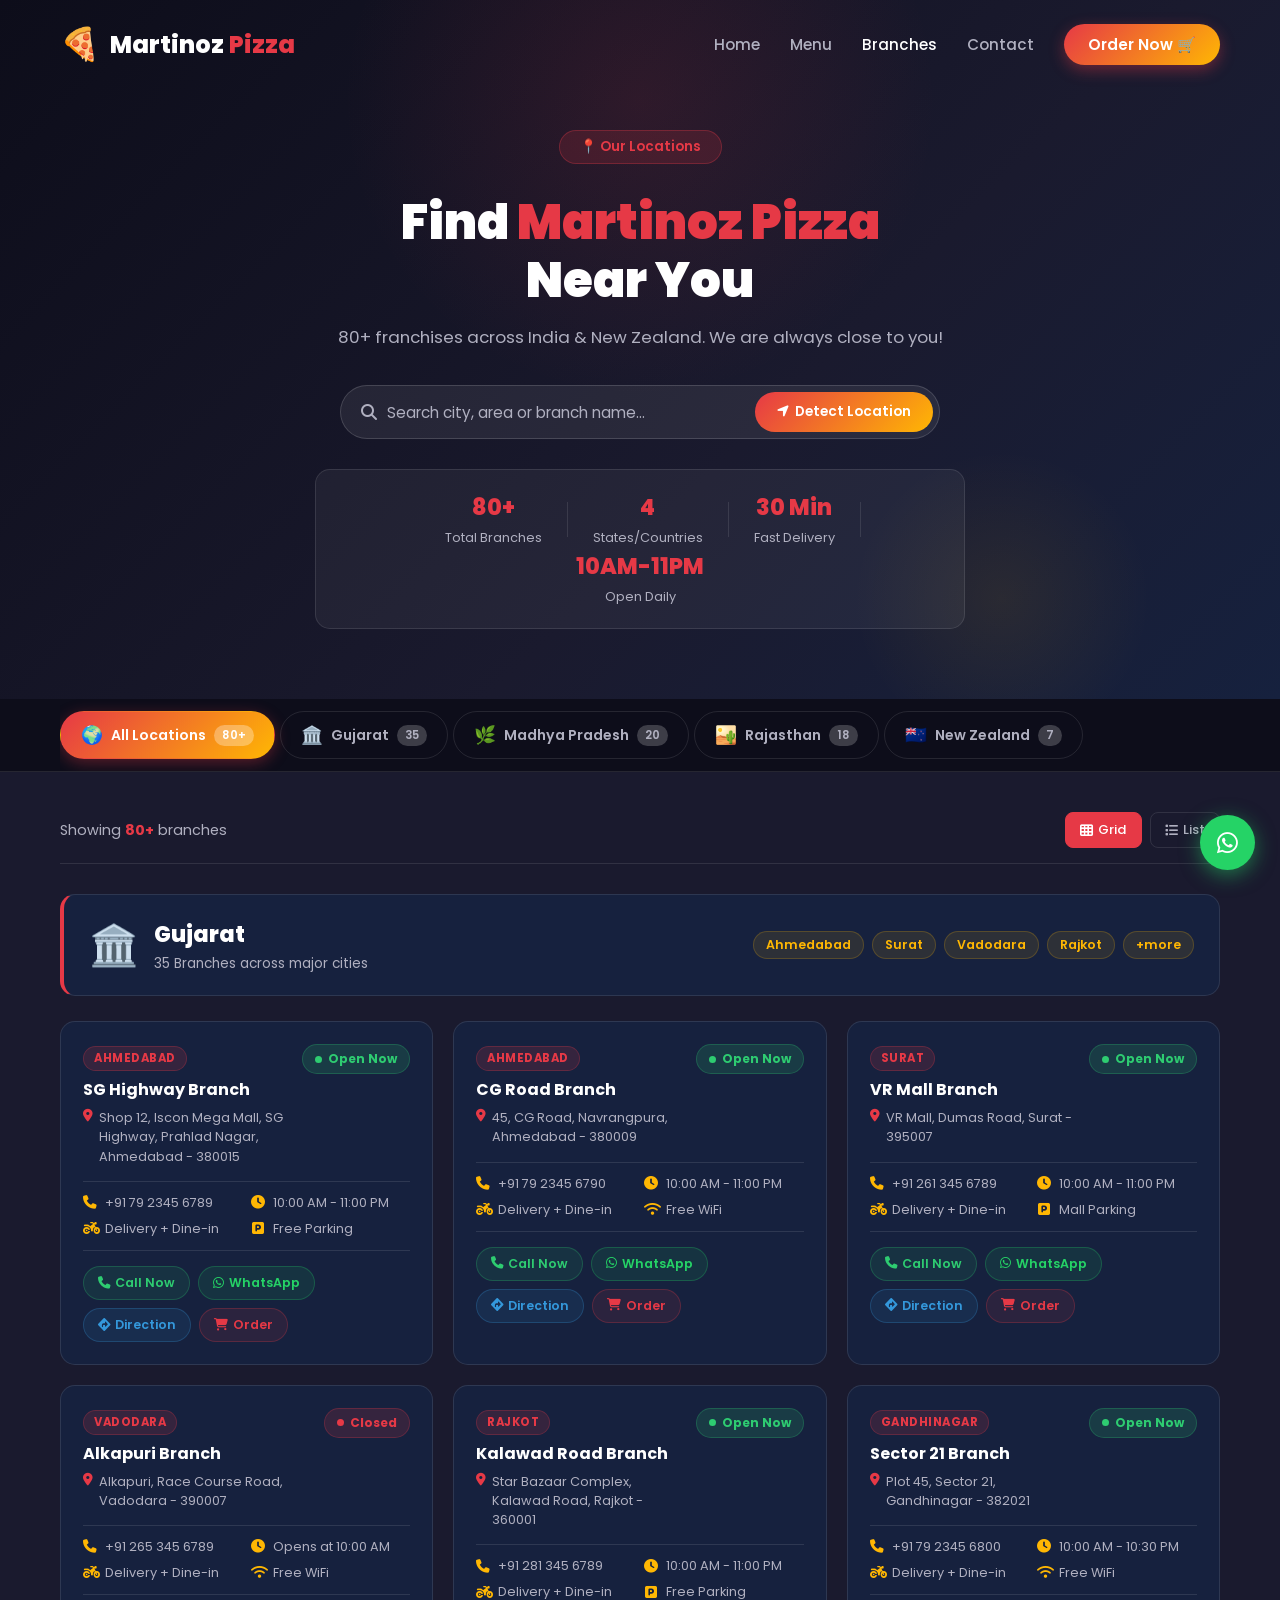
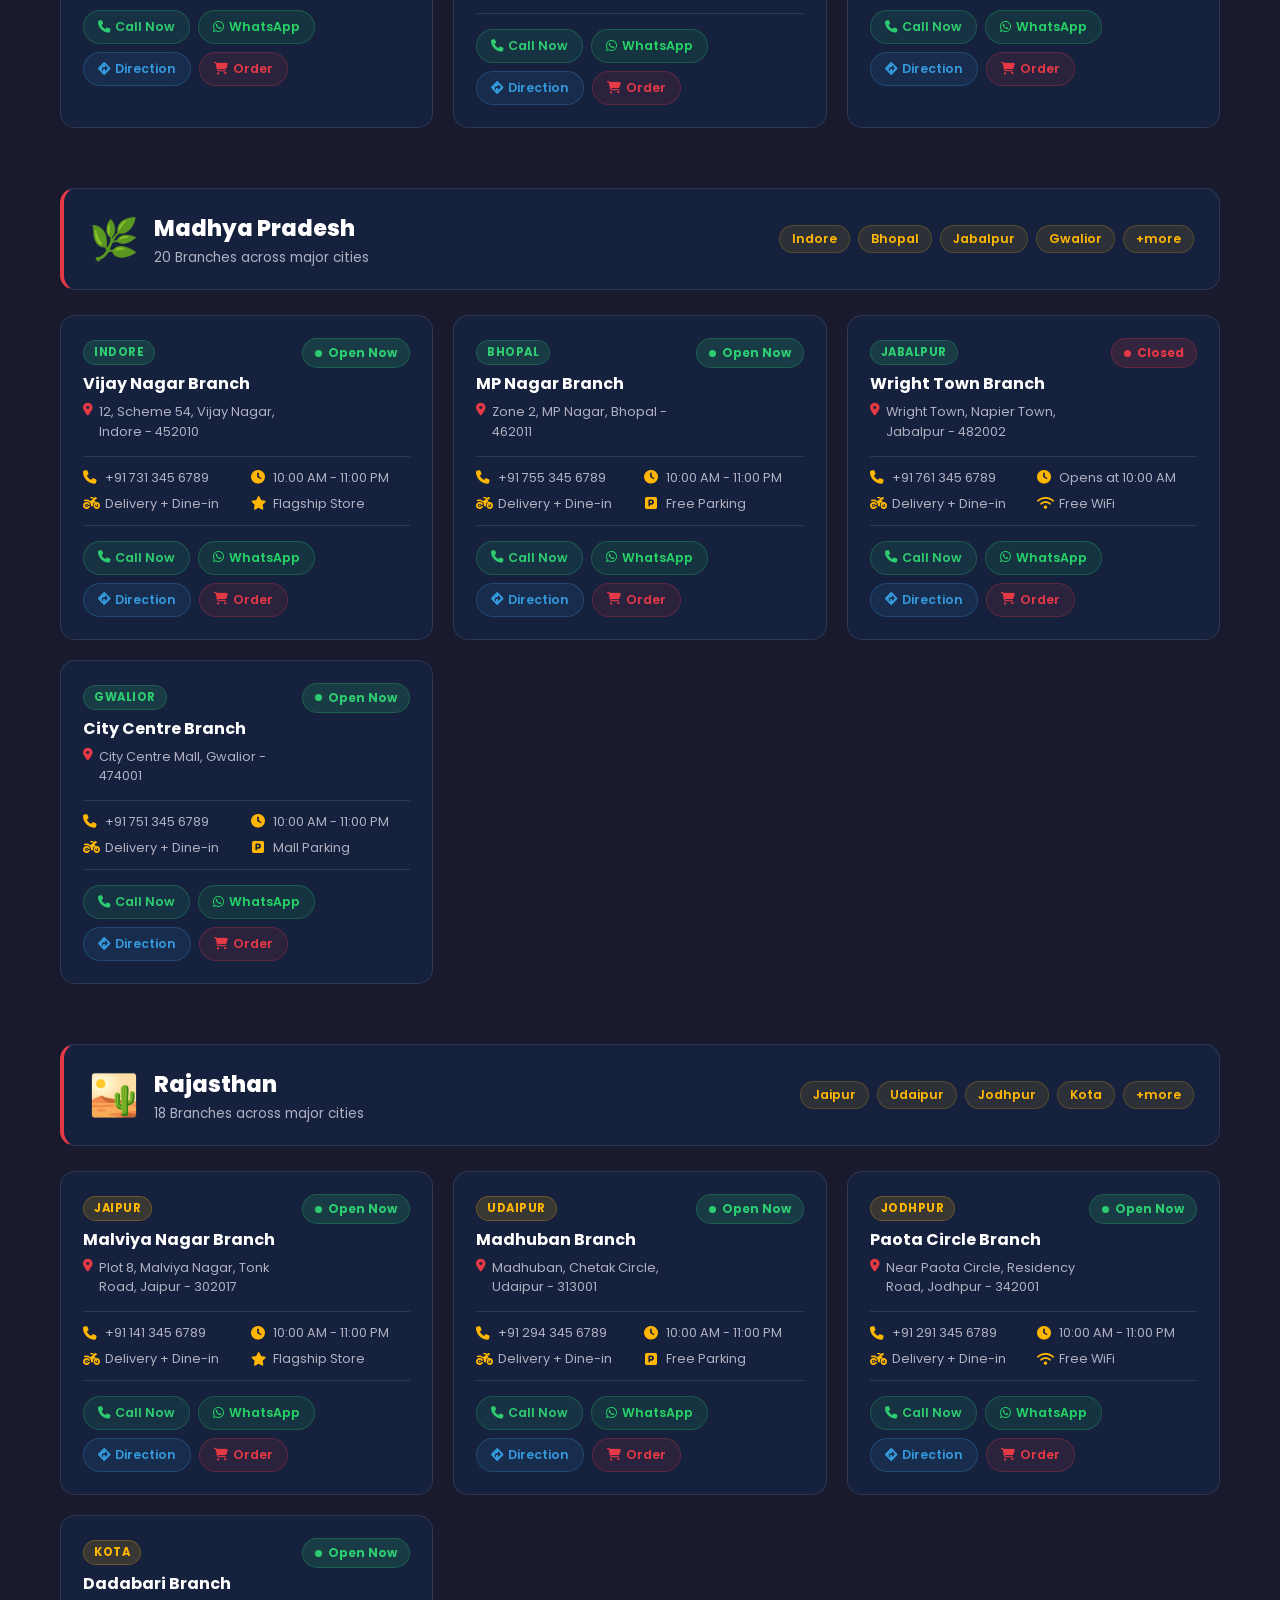
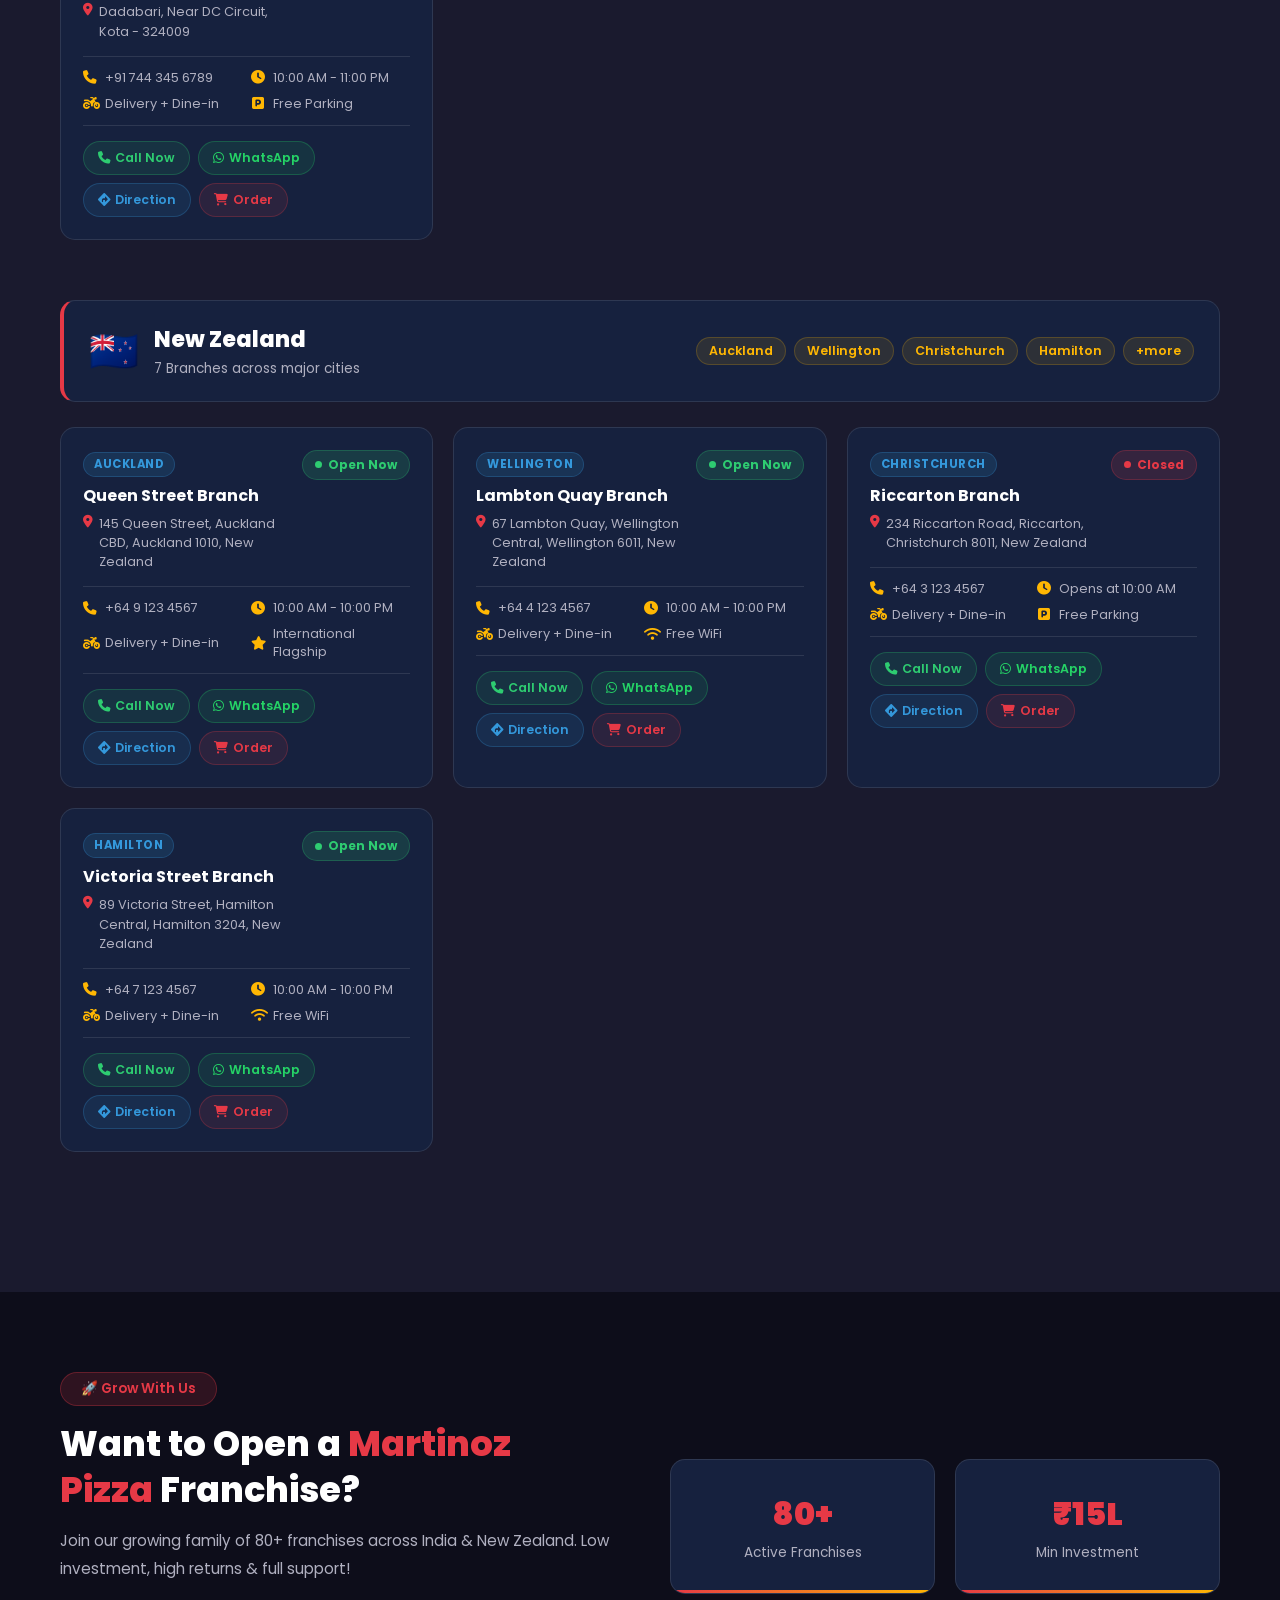
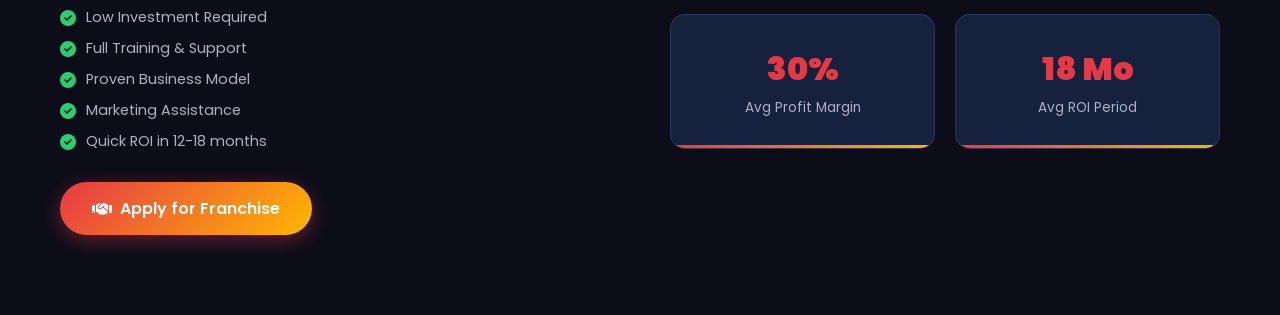
==== branches.html @ bddb0aa9 "Main" ====
<!DOCTYPE html>
<html lang="en">
<head>
    <meta charset="UTF-8">
    <meta name="viewport" content="width=device-width, initial-scale=1.0">
    <meta name="description" content="Find Martinoz Pizza near you - 80+ branches across Gujarat, MP, Rajasthan & New Zealand">
    <title>Our Branches - Martinoz Pizza</title>
    <link rel="stylesheet" href="css/style.css">
    <link rel="stylesheet" href="css/branches.css">
    <link rel="stylesheet" href="https://cdnjs.cloudflare.com/ajax/libs/font-awesome/6.5.0/css/all.min.css">
    <link href="https://fonts.googleapis.com/css2?family=Poppins:wght@300;400;500;600;700;800;900&display=swap" rel="stylesheet">
</head>
<body>

    <!-- ========== NAVBAR ========== -->
    <nav class="navbar scrolled" id="navbar">
        <div class="container">
            <div class="nav-brand">
                <span class="logo-icon">🍕</span>
                <span class="logo-text">Martinoz <span class="highlight">Pizza</span></span>
            </div>
            <ul class="nav-links" id="navLinks">
                <li><a href="index.html">Home</a></li>
                <li><a href="menu.html">Menu</a></li>
                <li><a href="branches.html" class="active">Branches</a></li>
                <li><a href="contact.html">Contact</a></li>
                <li><a href="menu.html" class="btn-order">Order Now 🛒</a></li>
            </ul>
            <div class="hamburger" id="hamburger">
                <span></span>
                <span></span>
                <span></span>
            </div>
        </div>
    </nav>

    <!-- ========== BRANCHES HERO ========== -->
    <section class="branches-hero">
        <div class="hero-bg-overlay"></div>
        <div class="container">
            <div class="branches-hero-content">
                <span class="section-tag">📍 Our Locations</span>
                <h1>Find <span class="highlight">Martinoz Pizza</span><br>Near You</h1>
                <p>80+ franchises across India & New Zealand. 
                   We are always close to you!</p>

                <!-- LOCATION SEARCH -->
                <div class="location-search-wrap">
                    <div class="location-search">
                        <i class="fas fa-search search-icon"></i>
                        <input 
                            type="text" 
                            id="branchSearch"
                            placeholder="Search city, area or branch name..."
                            onkeyup="searchBranches()"
                        >
                        <button class="detect-btn" onclick="detectLocation()">
                            <i class="fas fa-location-arrow"></i>
                            Detect Location
                        </button>
                    </div>
                </div>

                <!-- HERO STATS -->
                <div class="hero-branch-stats">
                    <div class="hbs-item">
                        <strong>80+</strong>
                        <span>Total Branches</span>
                    </div>
                    <div class="hbs-divider"></div>
                    <div class="hbs-item">
                        <strong>4</strong>
                        <span>States/Countries</span>
                    </div>
                    <div class="hbs-divider"></div>
                    <div class="hbs-item">
                        <strong>30 Min</strong>
                        <span>Fast Delivery</span>
                    </div>
                    <div class="hbs-divider"></div>
                    <div class="hbs-item">
                        <strong>10AM-11PM</strong>
                        <span>Open Daily</span>
                    </div>
                </div>
            </div>
        </div>
    </section>

    <!-- ========== REGION TABS ========== -->
    <div class="region-tabs-wrap">
        <div class="container">
            <div class="region-tabs">
                <button class="region-tab active" 
                        data-region="all" 
                        onclick="filterRegion('all', this)">
                    <span class="rtab-icon">🌍</span>
                    <span class="rtab-text">All Locations</span>
                    <span class="rtab-count">80+</span>
                </button>
                <button class="region-tab" 
                        data-region="gujarat" 
                        onclick="filterRegion('gujarat', this)">
                    <span class="rtab-icon">🏛️</span>
                    <span class="rtab-text">Gujarat</span>
                    <span class="rtab-count">35</span>
                </button>
                <button class="region-tab" 
                        data-region="mp" 
                        onclick="filterRegion('mp', this)">
                    <span class="rtab-icon">🌿</span>
                    <span class="rtab-text">Madhya Pradesh</span>
                    <span class="rtab-count">20</span>
                </button>
                <button class="region-tab" 
                        data-region="rajasthan" 
                        onclick="filterRegion('rajasthan', this)">
                    <span class="rtab-icon">🏜️</span>
                    <span class="rtab-text">Rajasthan</span>
                    <span class="rtab-count">18</span>
                </button>
                <button class="region-tab" 
                        data-region="nz" 
                        onclick="filterRegion('nz', this)">
                    <span class="rtab-icon">🇳🇿</span>
                    <span class="rtab-text">New Zealand</span>
                    <span class="rtab-count">7</span>
                </button>
            </div>
        </div>
    </div>

    <!-- ========== MAIN BRANCHES SECTION ========== -->
    <section class="branches-main">
        <div class="container">

            <!-- RESULT COUNT -->
            <div class="result-bar">
                <p id="resultCount">
                    Showing <strong>80+</strong> branches
                </p>
                <div class="view-toggle">
                    <button class="vt-btn active" 
                            id="gridViewBtn"
                            onclick="switchView('grid')">
                        <i class="fas fa-th"></i> Grid
                    </button>
                    <button class="vt-btn" 
                            id="listViewBtn"
                            onclick="switchView('list')">
                        <i class="fas fa-list"></i> List
                    </button>
                </div>
            </div>

            <!-- ===== GUJARAT SECTION ===== -->
            <div class="state-section" id="section-gujarat" 
                 data-region="gujarat">
                <div class="state-header">
                    <div class="state-title">
                        <span class="state-flag">🏛️</span>
                        <div>
                            <h2>Gujarat</h2>
                            <p>35 Branches across major cities</p>
                        </div>
                    </div>
                    <div class="state-cities">
                        <span>Ahmedabad</span>
                        <span>Surat</span>
                        <span>Vadodara</span>
                        <span>Rajkot</span>
                        <span>+more</span>
                    </div>
                </div>

                <div class="branches-grid" id="gujarat-grid">

                    <!-- Ahmedabad 1 -->
                    <div class="branch-card-full" 
                         data-region="gujarat"
                         data-city="ahmedabad"
                         data-name="Martinoz Pizza Ahmedabad SG Highway">
                        <div class="bcf-top">
                            <div class="bcf-info">
                                <div class="bcf-city-tag">Ahmedabad</div>
                                <h3>SG Highway Branch</h3>
                                <p class="bcf-address">
                                    <i class="fas fa-map-marker-alt"></i>
                                    Shop 12, Iscon Mega Mall, SG Highway, 
                                    Prahlad Nagar, Ahmedabad - 380015
                                </p>
                            </div>
                            <div class="bcf-status open">
                                <span class="status-dot"></span>
                                Open Now
                            </div>
                        </div>
                        <div class="bcf-details">
                            <div class="bcf-detail-item">
                                <i class="fas fa-phone"></i>
                                <span>+91 79 2345 6789</span>
                            </div>
                            <div class="bcf-detail-item">
                                <i class="fas fa-clock"></i>
                                <span>10:00 AM - 11:00 PM</span>
                            </div>
                            <div class="bcf-detail-item">
                                <i class="fas fa-motorcycle"></i>
                                <span>Delivery + Dine-in</span>
                            </div>
                            <div class="bcf-detail-item">
                                <i class="fas fa-parking"></i>
                                <span>Free Parking</span>
                            </div>
                        </div>
                        <div class="bcf-actions">
                            <a href="tel:+917923456789" class="bcf-btn call">
                                <i class="fas fa-phone"></i> Call Now
                            </a>
                            <a href="https://wa.me/917923456789" 
                               target="_blank" class="bcf-btn whatsapp">
                                <i class="fab fa-whatsapp"></i> WhatsApp
                            </a>
                            <a href="https://maps.google.com/?q=SG+Highway+Ahmedabad" 
                               target="_blank" class="bcf-btn direction">
                                <i class="fas fa-directions"></i> Direction
                            </a>
                            <a href="menu.html" class="bcf-btn order">
                                <i class="fas fa-shopping-cart"></i> Order
                            </a>
                        </div>
                    </div>

                    <!-- Ahmedabad 2 -->
                    <div class="branch-card-full" 
                         data-region="gujarat"
                         data-city="ahmedabad"
                         data-name="Martinoz Pizza CG Road Ahmedabad">
                        <div class="bcf-top">
                            <div class="bcf-info">
                                <div class="bcf-city-tag">Ahmedabad</div>
                                <h3>CG Road Branch</h3>
                                <p class="bcf-address">
                                    <i class="fas fa-map-marker-alt"></i>
                                    45, CG Road, Navrangpura, 
                                    Ahmedabad - 380009
                                </p>
                            </div>
                            <div class="bcf-status open">
                                <span class="status-dot"></span>
                                Open Now
                            </div>
                        </div>
                        <div class="bcf-details">
                            <div class="bcf-detail-item">
                                <i class="fas fa-phone"></i>
                                <span>+91 79 2345 6790</span>
                            </div>
                            <div class="bcf-detail-item">
                                <i class="fas fa-clock"></i>
                                <span>10:00 AM - 11:00 PM</span>
                            </div>
                            <div class="bcf-detail-item">
                                <i class="fas fa-motorcycle"></i>
                                <span>Delivery + Dine-in</span>
                            </div>
                            <div class="bcf-detail-item">
                                <i class="fas fa-wifi"></i>
                                <span>Free WiFi</span>
                            </div>
                        </div>
                        <div class="bcf-actions">
                            <a href="tel:+917923456790" class="bcf-btn call">
                                <i class="fas fa-phone"></i> Call Now
                            </a>
                            <a href="https://wa.me/917923456790" 
                               target="_blank" class="bcf-btn whatsapp">
                                <i class="fab fa-whatsapp"></i> WhatsApp
                            </a>
                            <a href="https://maps.google.com/?q=CG+Road+Ahmedabad" 
                               target="_blank" class="bcf-btn direction">
                                <i class="fas fa-directions"></i> Direction
                            </a>
                            <a href="menu.html" class="bcf-btn order">
                                <i class="fas fa-shopping-cart"></i> Order
                            </a>
                        </div>
                    </div>

                    <!-- Surat -->
                    <div class="branch-card-full" 
                         data-region="gujarat"
                         data-city="surat"
                         data-name="Martinoz Pizza Surat VR Mall">
                        <div class="bcf-top">
                            <div class="bcf-info">
                                <div class="bcf-city-tag">Surat</div>
                                <h3>VR Mall Branch</h3>
                                <p class="bcf-address">
                                    <i class="fas fa-map-marker-alt"></i>
                                    VR Mall, Dumas Road, 
                                    Surat - 395007
                                </p>
                            </div>
                            <div class="bcf-status open">
                                <span class="status-dot"></span>
                                Open Now
                            </div>
                        </div>
                        <div class="bcf-details">
                            <div class="bcf-detail-item">
                                <i class="fas fa-phone"></i>
                                <span>+91 261 345 6789</span>
                            </div>
                            <div class="bcf-detail-item">
                                <i class="fas fa-clock"></i>
                                <span>10:00 AM - 11:00 PM</span>
                            </div>
                            <div class="bcf-detail-item">
                                <i class="fas fa-motorcycle"></i>
                                <span>Delivery + Dine-in</span>
                            </div>
                            <div class="bcf-detail-item">
                                <i class="fas fa-parking"></i>
                                <span>Mall Parking</span>
                            </div>
                        </div>
                        <div class="bcf-actions">
                            <a href="tel:+912613456789" class="bcf-btn call">
                                <i class="fas fa-phone"></i> Call Now
                            </a>
                            <a href="https://wa.me/912613456789" 
                               target="_blank" class="bcf-btn whatsapp">
                                <i class="fab fa-whatsapp"></i> WhatsApp
                            </a>
                            <a href="https://maps.google.com/?q=VR+Mall+Surat" 
                               target="_blank" class="bcf-btn direction">
                                <i class="fas fa-directions"></i> Direction
                            </a>
                            <a href="menu.html" class="bcf-btn order">
                                <i class="fas fa-shopping-cart"></i> Order
                            </a>
                        </div>
                    </div>

                    <!-- Vadodara -->
                    <div class="branch-card-full" 
                         data-region="gujarat"
                         data-city="vadodara"
                         data-name="Martinoz Pizza Vadodara Alkapuri">
                        <div class="bcf-top">
                            <div class="bcf-info">
                                <div class="bcf-city-tag">Vadodara</div>
                                <h3>Alkapuri Branch</h3>
                                <p class="bcf-address">
                                    <i class="fas fa-map-marker-alt"></i>
                                    Alkapuri, Race Course Road, 
                                    Vadodara - 390007
                                </p>
                            </div>
                            <div class="bcf-status closed">
                                <span class="status-dot"></span>
                                Closed
                            </div>
                        </div>
                        <div class="bcf-details">
                            <div class="bcf-detail-item">
                                <i class="fas fa-phone"></i>
                                <span>+91 265 345 6789</span>
                            </div>
                            <div class="bcf-detail-item">
                                <i class="fas fa-clock"></i>
                                <span>Opens at 10:00 AM</span>
                            </div>
                            <div class="bcf-detail-item">
                                <i class="fas fa-motorcycle"></i>
                                <span>Delivery + Dine-in</span>
                            </div>
                            <div class="bcf-detail-item">
                                <i class="fas fa-wifi"></i>
                                <span>Free WiFi</span>
                            </div>
                        </div>
                        <div class="bcf-actions">
                            <a href="tel:+912653456789" class="bcf-btn call">
                                <i class="fas fa-phone"></i> Call Now
                            </a>
                            <a href="https://wa.me/912653456789" 
                               target="_blank" class="bcf-btn whatsapp">
                                <i class="fab fa-whatsapp"></i> WhatsApp
                            </a>
                            <a href="https://maps.google.com/?q=Alkapuri+Vadodara" 
                               target="_blank" class="bcf-btn direction">
                                <i class="fas fa-directions"></i> Direction
                            </a>
                            <a href="menu.html" class="bcf-btn order">
                                <i class="fas fa-shopping-cart"></i> Order
                            </a>
                        </div>
                    </div>

                    <!-- Rajkot -->
                    <div class="branch-card-full" 
                         data-region="gujarat"
                         data-city="rajkot"
                         data-name="Martinoz Pizza Rajkot Kalawad Road">
                        <div class="bcf-top">
                            <div class="bcf-info">
                                <div class="bcf-city-tag">Rajkot</div>
                                <h3>Kalawad Road Branch</h3>
                                <p class="bcf-address">
                                    <i class="fas fa-map-marker-alt"></i>
                                    Star Bazaar Complex, Kalawad Road, 
                                    Rajkot - 360001
                                </p>
                            </div>
                            <div class="bcf-status open">
                                <span class="status-dot"></span>
                                Open Now
                            </div>
                        </div>
                        <div class="bcf-details">
                            <div class="bcf-detail-item">
                                <i class="fas fa-phone"></i>
                                <span>+91 281 345 6789</span>
                            </div>
                            <div class="bcf-detail-item">
                                <i class="fas fa-clock"></i>
                                <span>10:00 AM - 11:00 PM</span>
                            </div>
                            <div class="bcf-detail-item">
                                <i class="fas fa-motorcycle"></i>
                                <span>Delivery + Dine-in</span>
                            </div>
                            <div class="bcf-detail-item">
                                <i class="fas fa-parking"></i>
                                <span>Free Parking</span>
                            </div>
                        </div>
                        <div class="bcf-actions">
                            <a href="tel:+912813456789" class="bcf-btn call">
                                <i class="fas fa-phone"></i> Call Now
                            </a>
                            <a href="https://wa.me/912813456789" 
                               target="_blank" class="bcf-btn whatsapp">
                                <i class="fab fa-whatsapp"></i> WhatsApp
                            </a>
                            <a href="https://maps.google.com/?q=Kalawad+Road+Rajkot" 
                               target="_blank" class="bcf-btn direction">
                                <i class="fas fa-directions"></i> Direction
                            </a>
                            <a href="menu.html" class="bcf-btn order">
                                <i class="fas fa-shopping-cart"></i> Order
                            </a>
                        </div>
                    </div>

                    <!-- Gandhinagar -->
                    <div class="branch-card-full" 
                         data-region="gujarat"
                         data-city="gandhinagar"
                         data-name="Martinoz Pizza Gandhinagar Sector 21">
                        <div class="bcf-top">
                            <div class="bcf-info">
                                <div class="bcf-city-tag">Gandhinagar</div>
                                <h3>Sector 21 Branch</h3>
                                <p class="bcf-address">
                                    <i class="fas fa-map-marker-alt"></i>
                                    Plot 45, Sector 21, 
                                    Gandhinagar - 382021
                                </p>
                            </div>
                            <div class="bcf-status open">
                                <span class="status-dot"></span>
                                Open Now
                            </div>
                        </div>
                        <div class="bcf-details">
                            <div class="bcf-detail-item">
                                <i class="fas fa-phone"></i>
                                <span>+91 79 2345 6800</span>
                            </div>
                            <div class="bcf-detail-item">
                                <i class="fas fa-clock"></i>
                                <span>10:00 AM - 10:30 PM</span>
                            </div>
                            <div class="bcf-detail-item">
                                <i class="fas fa-motorcycle"></i>
                                <span>Delivery + Dine-in</span>
                            </div>
                            <div class="bcf-detail-item">
                                <i class="fas fa-wifi"></i>
                                <span>Free WiFi</span>
                            </div>
                        </div>
                        <div class="bcf-actions">
                            <a href="tel:+917923456800" class="bcf-btn call">
                                <i class="fas fa-phone"></i> Call Now
                            </a>
                            <a href="https://wa.me/917923456800" 
                               target="_blank" class="bcf-btn whatsapp">
                                <i class="fab fa-whatsapp"></i> WhatsApp
                            </a>
                            <a href="https://maps.google.com/?q=Sector+21+Gandhinagar" 
                               target="_blank" class="bcf-btn direction">
                                <i class="fas fa-directions"></i> Direction
                            </a>
                            <a href="menu.html" class="bcf-btn order">
                                <i class="fas fa-shopping-cart"></i> Order
                            </a>
                        </div>
                    </div>

                </div>
            </div>

            <!-- ===== MADHYA PRADESH SECTION ===== -->
            <div class="state-section" id="section-mp" 
                 data-region="mp">
                <div class="state-header">
                    <div class="state-title">
                        <span class="state-flag">🌿</span>
                        <div>
                            <h2>Madhya Pradesh</h2>
                            <p>20 Branches across major cities</p>
                        </div>
                    </div>
                    <div class="state-cities">
                        <span>Indore</span>
                        <span>Bhopal</span>
                        <span>Jabalpur</span>
                        <span>Gwalior</span>
                        <span>+more</span>
                    </div>
                </div>

                <div class="branches-grid" id="mp-grid">

                    <!-- Indore -->
                    <div class="branch-card-full" 
                         data-region="mp"
                         data-city="indore"
                         data-name="Martinoz Pizza Indore Vijay Nagar">
                        <div class="bcf-top">
                            <div class="bcf-info">
                                <div class="bcf-city-tag mp">Indore</div>
                                <h3>Vijay Nagar Branch</h3>
                                <p class="bcf-address">
                                    <i class="fas fa-map-marker-alt"></i>
                                    12, Scheme 54, Vijay Nagar, 
                                    Indore - 452010
                                </p>
                            </div>
                            <div class="bcf-status open">
                                <span class="status-dot"></span>
                                Open Now
                            </div>
                        </div>
                        <div class="bcf-details">
                            <div class="bcf-detail-item">
                                <i class="fas fa-phone"></i>
                                <span>+91 731 345 6789</span>
                            </div>
                            <div class="bcf-detail-item">
                                <i class="fas fa-clock"></i>
                                <span>10:00 AM - 11:00 PM</span>
                            </div>
                            <div class="bcf-detail-item">
                                <i class="fas fa-motorcycle"></i>
                                <span>Delivery + Dine-in</span>
                            </div>
                            <div class="bcf-detail-item">
                                <i class="fas fa-star"></i>
                                <span>Flagship Store</span>
                            </div>
                        </div>
                        <div class="bcf-actions">
                            <a href="tel:+917313456789" class="bcf-btn call">
                                <i class="fas fa-phone"></i> Call Now
                            </a>
                            <a href="https://wa.me/917313456789" 
                               target="_blank" class="bcf-btn whatsapp">
                                <i class="fab fa-whatsapp"></i> WhatsApp
                            </a>
                            <a href="https://maps.google.com/?q=Vijay+Nagar+Indore" 
                               target="_blank" class="bcf-btn direction">
                                <i class="fas fa-directions"></i> Direction
                            </a>
                            <a href="menu.html" class="bcf-btn order">
                                <i class="fas fa-shopping-cart"></i> Order
                            </a>
                        </div>
                    </div>

                    <!-- Bhopal -->
                    <div class="branch-card-full" 
                         data-region="mp"
                         data-city="bhopal"
                         data-name="Martinoz Pizza Bhopal MP Nagar">
                        <div class="bcf-top">
                            <div class="bcf-info">
                                <div class="bcf-city-tag mp">Bhopal</div>
                                <h3>MP Nagar Branch</h3>
                                <p class="bcf-address">
                                    <i class="fas fa-map-marker-alt"></i>
                                    Zone 2, MP Nagar, 
                                    Bhopal - 462011
                                </p>
                            </div>
                            <div class="bcf-status open">
                                <span class="status-dot"></span>
                                Open Now
                            </div>
                        </div>
                        <div class="bcf-details">
                            <div class="bcf-detail-item">
                                <i class="fas fa-phone"></i>
                                <span>+91 755 345 6789</span>
                            </div>
                            <div class="bcf-detail-item">
                                <i class="fas fa-clock"></i>
                                <span>10:00 AM - 11:00 PM</span>
                            </div>
                            <div class="bcf-detail-item">
                                <i class="fas fa-motorcycle"></i>
                                <span>Delivery + Dine-in</span>
                            </div>
                            <div class="bcf-detail-item">
                                <i class="fas fa-parking"></i>
                                <span>Free Parking</span>
                            </div>
                        </div>
                        <div class="bcf-actions">
                            <a href="tel:+917553456789" class="bcf-btn call">
                                <i class="fas fa-phone"></i> Call Now
                            </a>
                            <a href="https://wa.me/917553456789" 
                               target="_blank" class="bcf-btn whatsapp">
                                <i class="fab fa-whatsapp"></i> WhatsApp
                            </a>
                            <a href="https://maps.google.com/?q=MP+Nagar+Bhopal" 
                               target="_blank" class="bcf-btn direction">
                                <i class="fas fa-directions"></i> Direction
                            </a>
                            <a href="menu.html" class="bcf-btn order">
                                <i class="fas fa-shopping-cart"></i> Order
                            </a>
                        </div>
                    </div>

                    <!-- Jabalpur -->
                    <div class="branch-card-full" 
                         data-region="mp"
                         data-city="jabalpur"
                         data-name="Martinoz Pizza Jabalpur Wright Town">
                        <div class="bcf-top">
                            <div class="bcf-info">
                                <div class="bcf-city-tag mp">Jabalpur</div>
                                <h3>Wright Town Branch</h3>
                                <p class="bcf-address">
                                    <i class="fas fa-map-marker-alt"></i>
                                    Wright Town, Napier Town, 
                                    Jabalpur - 482002
                                </p>
                            </div>
                            <div class="bcf-status closed">
                                <span class="status-dot"></span>
                                Closed
                            </div>
                        </div>
                        <div class="bcf-details">
                            <div class="bcf-detail-item">
                                <i class="fas fa-phone"></i>
                                <span>+91 761 345 6789</span>
                            </div>
                            <div class="bcf-detail-item">
                                <i class="fas fa-clock"></i>
                                <span>Opens at 10:00 AM</span>
                            </div>
                            <div class="bcf-detail-item">
                                <i class="fas fa-motorcycle"></i>
                                <span>Delivery + Dine-in</span>
                            </div>
                            <div class="bcf-detail-item">
                                <i class="fas fa-wifi"></i>
                                <span>Free WiFi</span>
                            </div>
                        </div>
                        <div class="bcf-actions">
                            <a href="tel:+917613456789" class="bcf-btn call">
                                <i class="fas fa-phone"></i> Call Now
                            </a>
                            <a href="https://wa.me/917613456789" 
                               target="_blank" class="bcf-btn whatsapp">
                                <i class="fab fa-whatsapp"></i> WhatsApp
                            </a>
                            <a href="https://maps.google.com/?q=Wright+Town+Jabalpur" 
                               target="_blank" class="bcf-btn direction">
                                <i class="fas fa-directions"></i> Direction
                            </a>
                            <a href="menu.html" class="bcf-btn order">
                                <i class="fas fa-shopping-cart"></i> Order
                            </a>
                        </div>
                    </div>

                    <!-- Gwalior -->
                    <div class="branch-card-full" 
                         data-region="mp"
                         data-city="gwalior"
                         data-name="Martinoz Pizza Gwalior City Centre">
                        <div class="bcf-top">
                            <div class="bcf-info">
                                <div class="bcf-city-tag mp">Gwalior</div>
                                <h3>City Centre Branch</h3>
                                <p class="bcf-address">
                                    <i class="fas fa-map-marker-alt"></i>
                                    City Centre Mall, Gwalior - 474001
                                </p>
                            </div>
                            <div class="bcf-status open">
                                <span class="status-dot"></span>
                                Open Now
                            </div>
                        </div>
                        <div class="bcf-details">
                            <div class="bcf-detail-item">
                                <i class="fas fa-phone"></i>
                                <span>+91 751 345 6789</span>
                            </div>
                            <div class="bcf-detail-item">
                                <i class="fas fa-clock"></i>
                                <span>10:00 AM - 11:00 PM</span>
                            </div>
                            <div class="bcf-detail-item">
                                <i class="fas fa-motorcycle"></i>
                                <span>Delivery + Dine-in</span>
                            </div>
                            <div class="bcf-detail-item">
                                <i class="fas fa-parking"></i>
                                <span>Mall Parking</span>
                            </div>
                        </div>
                        <div class="bcf-actions">
                            <a href="tel:+917513456789" class="bcf-btn call">
                                <i class="fas fa-phone"></i> Call Now
                            </a>
                            <a href="https://wa.me/917513456789" 
                               target="_blank" class="bcf-btn whatsapp">
                                <i class="fab fa-whatsapp"></i> WhatsApp
                            </a>
                            <a href="https://maps.google.com/?q=City+Centre+Gwalior" 
                               target="_blank" class="bcf-btn direction">
                                <i class="fas fa-directions"></i> Direction
                            </a>
                            <a href="menu.html" class="bcf-btn order">
                                <i class="fas fa-shopping-cart"></i> Order
                            </a>
                        </div>
                    </div>

                </div>
            </div>

            <!-- ===== RAJASTHAN SECTION ===== -->
            <div class="state-section" id="section-rajasthan" 
                 data-region="rajasthan">
                <div class="state-header">
                    <div class="state-title">
                        <span class="state-flag">🏜️</span>
                        <div>
                            <h2>Rajasthan</h2>
                            <p>18 Branches across major cities</p>
                        </div>
                    </div>
                    <div class="state-cities">
                        <span>Jaipur</span>
                        <span>Udaipur</span>
                        <span>Jodhpur</span>
                        <span>Kota</span>
                        <span>+more</span>
                    </div>
                </div>

                <div class="branches-grid" id="rajasthan-grid">

                    <!-- Jaipur -->
                    <div class="branch-card-full" 
                         data-region="rajasthan"
                         data-city="jaipur"
                         data-name="Martinoz Pizza Jaipur Malviya Nagar">
                        <div class="bcf-top">
                            <div class="bcf-info">
                                <div class="bcf-city-tag raj">Jaipur</div>
                                <h3>Malviya Nagar Branch</h3>
                                <p class="bcf-address">
                                    <i class="fas fa-map-marker-alt"></i>
                                    Plot 8, Malviya Nagar, Tonk Road, 
                                    Jaipur - 302017
                                </p>
                            </div>
                            <div class="bcf-status open">
                                <span class="status-dot"></span>
                                Open Now
                            </div>
                        </div>
                        <div class="bcf-details">
                            <div class="bcf-detail-item">
                                <i class="fas fa-phone"></i>
                                <span>+91 141 345 6789</span>
                            </div>
                            <div class="bcf-detail-item">
                                <i class="fas fa-clock"></i>
                                <span>10:00 AM - 11:00 PM</span>
                            </div>
                            <div class="bcf-detail-item">
                                <i class="fas fa-motorcycle"></i>
                                <span>Delivery + Dine-in</span>
                            </div>
                            <div class="bcf-detail-item">
                                <i class="fas fa-star"></i>
                                <span>Flagship Store</span>
                            </div>
                        </div>
                        <div class="bcf-actions">
                            <a href="tel:+911413456789" class="bcf-btn call">
                                <i class="fas fa-phone"></i> Call Now
                            </a>
                            <a href="https://wa.me/911413456789" 
                               target="_blank" class="bcf-btn whatsapp">
                                <i class="fab fa-whatsapp"></i> WhatsApp
                            </a>
                            <a href="https://maps.google.com/?q=Malviya+Nagar+Jaipur" 
                               target="_blank" class="bcf-btn direction">
                                <i class="fas fa-directions"></i> Direction
                            </a>
                            <a href="menu.html" class="bcf-btn order">
                                <i class="fas fa-shopping-cart"></i> Order
                            </a>
                        </div>
                    </div>

                    <!-- Udaipur -->
                    <div class="branch-card-full" 
                         data-region="rajasthan"
                         data-city="udaipur"
                         data-name="Martinoz Pizza Udaipur Madhuban">
                        <div class="bcf-top">
                            <div class="bcf-info">
                                <div class="bcf-city-tag raj">Udaipur</div>
                                <h3>Madhuban Branch</h3>
                                <p class="bcf-address">
                                    <i class="fas fa-map-marker-alt"></i>
                                    Madhuban, Chetak Circle, 
                                    Udaipur - 313001
                                </p>
                            </div>
                            <div class="bcf-status open">
                                <span class="status-dot"></span>
                                Open Now
                            </div>
                        </div>
                        <div class="bcf-details">
                            <div class="bcf-detail-item">
                                <i class="fas fa-phone"></i>
                                <span>+91 294 345 6789</span>
                            </div>
                            <div class="bcf-detail-item">
                                <i class="fas fa-clock"></i>
                                <span>10:00 AM - 11:00 PM</span>
                            </div>
                            <div class="bcf-detail-item">
                                <i class="fas fa-motorcycle"></i>
                                <span>Delivery + Dine-in</span>
                            </div>
                            <div class="bcf-detail-item">
                                <i class="fas fa-parking"></i>
                                <span>Free Parking</span>
                            </div>
                        </div>
                        <div class="bcf-actions">
                            <a href="tel:+912943456789" class="bcf-btn call">
                                <i class="fas fa-phone"></i> Call Now
                            </a>
                            <a href="https://wa.me/912943456789" 
                               target="_blank" class="bcf-btn whatsapp">
                                <i class="fab fa-whatsapp"></i> WhatsApp
                            </a>
                            <a href="https://maps.google.com/?q=Madhuban+Udaipur" 
                               target="_blank" class="bcf-btn direction">
                                <i class="fas fa-directions"></i> Direction
                            </a>
                            <a href="menu.html" class="bcf-btn order">
                                <i class="fas fa-shopping-cart"></i> Order
                            </a>
                        </div>
                    </div>

                    <!-- Jodhpur -->
                    <div class="branch-card-full" 
                         data-region="rajasthan"
                         data-city="jodhpur"
                         data-name="Martinoz Pizza Jodhpur Paota Circle">
                        <div class="bcf-top">
                            <div class="bcf-info">
                                <div class="bcf-city-tag raj">Jodhpur</div>
                                <h3>Paota Circle Branch</h3>
                                <p class="bcf-address">
                                    <i class="fas fa-map-marker-alt"></i>
                                    Near Paota Circle, Residency Road, 
                                    Jodhpur - 342001
                                </p>
                            </div>
                            <div class="bcf-status open">
                                <span class="status-dot"></span>
                                Open Now
                            </div>
                        </div>
                        <div class="bcf-details">
                            <div class="bcf-detail-item">
                                <i class="fas fa-phone"></i>
                                <span>+91 291 345 6789</span>
                            </div>
                            <div class="bcf-detail-item">
                                <i class="fas fa-clock"></i>
                                <span>10:00 AM - 11:00 PM</span>
                            </div>
                            <div class="bcf-detail-item">
                                <i class="fas fa-motorcycle"></i>
                                <span>Delivery + Dine-in</span>
                            </div>
                            <div class="bcf-detail-item">
                                <i class="fas fa-wifi"></i>
                                <span>Free WiFi</span>
                            </div>
                        </div>
                        <div class="bcf-actions">
                            <a href="tel:+912913456789" class="bcf-btn call">
                                <i class="fas fa-phone"></i> Call Now
                            </a>
                            <a href="https://wa.me/912913456789" 
                               target="_blank" class="bcf-btn whatsapp">
                                <i class="fab fa-whatsapp"></i> WhatsApp
                            </a>
                            <a href="https://maps.google.com/?q=Paota+Circle+Jodhpur" 
                               target="_blank" class="bcf-btn direction">
                                <i class="fas fa-directions"></i> Direction
                            </a>
                            <a href="menu.html" class="bcf-btn order">
                                <i class="fas fa-shopping-cart"></i> Order
                            </a>
                        </div>
                    </div>

                    <!-- Kota -->
                    <div class="branch-card-full" 
                         data-region="rajasthan"
                         data-city="kota"
                         data-name="Martinoz Pizza Kota Dadabari">
                        <div class="bcf-top">
                            <div class="bcf-info">
                                <div class="bcf-city-tag raj">Kota</div>
                                <h3>Dadabari Branch</h3>
                                <p class="bcf-address">
                                    <i class="fas fa-map-marker-alt"></i>
                                    Dadabari, Near DC Circuit, 
                                    Kota - 324009
                                </p>
                            </div>
                            <div class="bcf-status open">
                                <span class="status-dot"></span>
                                Open Now
                            </div>
                        </div>
                        <div class="bcf-details">
                            <div class="bcf-detail-item">
                                <i class="fas fa-phone"></i>
                                <span>+91 744 345 6789</span>
                            </div>
                            <div class="bcf-detail-item">
                                <i class="fas fa-clock"></i>
                                <span>10:00 AM - 11:00 PM</span>
                            </div>
                            <div class="bcf-detail-item">
                                <i class="fas fa-motorcycle"></i>
                                <span>Delivery + Dine-in</span>
                            </div>
                            <div class="bcf-detail-item">
                                <i class="fas fa-parking"></i>
                                <span>Free Parking</span>
                            </div>
                        </div>
                        <div class="bcf-actions">
                            <a href="tel:+917443456789" class="bcf-btn call">
                                <i class="fas fa-phone"></i> Call Now
                            </a>
                            <a href="https://wa.me/917443456789" 
                               target="_blank" class="bcf-btn whatsapp">
                                <i class="fab fa-whatsapp"></i> WhatsApp
                            </a>
                            <a href="https://maps.google.com/?q=Dadabari+Kota" 
                               target="_blank" class="bcf-btn direction">
                                <i class="fas fa-directions"></i> Direction
                            </a>
                            <a href="menu.html" class="bcf-btn order">
                                <i class="fas fa-shopping-cart"></i> Order
                            </a>
                        </div>
                    </div>

                </div>
            </div>

            <!-- ===== NEW ZEALAND SECTION ===== -->
            <div class="state-section" id="section-nz" 
                 data-region="nz">
                <div class="state-header">
                    <div class="state-title">
                        <span class="state-flag">🇳🇿</span>
                        <div>
                            <h2>New Zealand</h2>
                            <p>7 Branches across major cities</p>
                        </div>
                    </div>
                    <div class="state-cities">
                        <span>Auckland</span>
                        <span>Wellington</span>
                        <span>Christchurch</span>
                        <span>Hamilton</span>
                        <span>+more</span>
                    </div>
                </div>

                <div class="branches-grid" id="nz-grid">

                    <!-- Auckland -->
                    <div class="branch-card-full" 
                         data-region="nz"
                         data-city="auckland"
                         data-name="Martinoz Pizza Auckland Queen Street">
                        <div class="bcf-top">
                            <div class="bcf-info">
                                <div class="bcf-city-tag nz">Auckland</div>
                                <h3>Queen Street Branch</h3>
                                <p class="bcf-address">
                                    <i class="fas fa-map-marker-alt"></i>
                                    145 Queen Street, Auckland CBD, 
                                    Auckland 1010, New Zealand
                                </p>
                            </div>
                            <div class="bcf-status open">
                                <span class="status-dot"></span>
                                Open Now
                            </div>
                        </div>
                        <div class="bcf-details">
                            <div class="bcf-detail-item">
                                <i class="fas fa-phone"></i>
                                <span>+64 9 123 4567</span>
                            </div>
                            <div class="bcf-detail-item">
                                <i class="fas fa-clock"></i>
                                <span>10:00 AM - 10:00 PM</span>
                            </div>
                            <div class="bcf-detail-item">
                                <i class="fas fa-motorcycle"></i>
                                <span>Delivery + Dine-in</span>
                            </div>
                            <div class="bcf-detail-item">
                                <i class="fas fa-star"></i>
                                <span>International Flagship</span>
                            </div>
                        </div>
                        <div class="bcf-actions">
                            <a href="tel:+6491234567" class="bcf-btn call">
                                <i class="fas fa-phone"></i> Call Now
                            </a>
                            <a href="https://wa.me/6491234567" 
                               target="_blank" class="bcf-btn whatsapp">
                                <i class="fab fa-whatsapp"></i> WhatsApp
                            </a>
                            <a href="https://maps.google.com/?q=Queen+Street+Auckland" 
                               target="_blank" class="bcf-btn direction">
                                <i class="fas fa-directions"></i> Direction
                            </a>
                            <a href="menu.html" class="bcf-btn order">
                                <i class="fas fa-shopping-cart"></i> Order
                            </a>
                        </div>
                    </div>

                    <!-- Wellington -->
                    <div class="branch-card-full" 
                         data-region="nz"
                         data-city="wellington"
                         data-name="Martinoz Pizza Wellington Lambton Quay">
                        <div class="bcf-top">
                            <div class="bcf-info">
                                <div class="bcf-city-tag nz">Wellington</div>
                                <h3>Lambton Quay Branch</h3>
                                <p class="bcf-address">
                                    <i class="fas fa-map-marker-alt"></i>
                                    67 Lambton Quay, Wellington Central, 
                                    Wellington 6011, New Zealand
                                </p>
                            </div>
                            <div class="bcf-status open">
                                <span class="status-dot"></span>
                                Open Now
                            </div>
                        </div>
                        <div class="bcf-details">
                            <div class="bcf-detail-item">
                                <i class="fas fa-phone"></i>
                                <span>+64 4 123 4567</span>
                            </div>
                            <div class="bcf-detail-item">
                                <i class="fas fa-clock"></i>
                                <span>10:00 AM - 10:00 PM</span>
                            </div>
                            <div class="bcf-detail-item">
                                <i class="fas fa-motorcycle"></i>
                                <span>Delivery + Dine-in</span>
                            </div>
                            <div class="bcf-detail-item">
                                <i class="fas fa-wifi"></i>
                                <span>Free WiFi</span>
                            </div>
                        </div>
                        <div class="bcf-actions">
                            <a href="tel:+6441234567" class="bcf-btn call">
                                <i class="fas fa-phone"></i> Call Now
                            </a>
                            <a href="https://wa.me/6441234567" 
                               target="_blank" class="bcf-btn whatsapp">
                                <i class="fab fa-whatsapp"></i> WhatsApp
                            </a>
                            <a href="https://maps.google.com/?q=Lambton+Quay+Wellington" 
                               target="_blank" class="bcf-btn direction">
                                <i class="fas fa-directions"></i> Direction
                            </a>
                            <a href="menu.html" class="bcf-btn order">
                                <i class="fas fa-shopping-cart"></i> Order
                            </a>
                        </div>
                    </div>

                    <!-- Christchurch -->
                    <div class="branch-card-full" 
                         data-region="nz"
                         data-city="christchurch"
                         data-name="Martinoz Pizza Christchurch Riccarton">
                        <div class="bcf-top">
                            <div class="bcf-info">
                                <div class="bcf-city-tag nz">Christchurch</div>
                                <h3>Riccarton Branch</h3>
                                <p class="bcf-address">
                                    <i class="fas fa-map-marker-alt"></i>
                                    234 Riccarton Road, Riccarton, 
                                    Christchurch 8011, New Zealand
                                </p>
                            </div>
                            <div class="bcf-status closed">
                                <span class="status-dot"></span>
                                Closed
                            </div>
                        </div>
                        <div class="bcf-details">
                            <div class="bcf-detail-item">
                                <i class="fas fa-phone"></i>
                                <span>+64 3 123 4567</span>
                            </div>
                            <div class="bcf-detail-item">
                                <i class="fas fa-clock"></i>
                                <span>Opens at 10:00 AM</span>
                            </div>
                            <div class="bcf-detail-item">
                                <i class="fas fa-motorcycle"></i>
                                <span>Delivery + Dine-in</span>
                            </div>
                            <div class="bcf-detail-item">
                                <i class="fas fa-parking"></i>
                                <span>Free Parking</span>
                            </div>
                        </div>
                        <div class="bcf-actions">
                            <a href="tel:+6431234567" class="bcf-btn call">
                                <i class="fas fa-phone"></i> Call Now
                            </a>
                            <a href="https://wa.me/6431234567" 
                               target="_blank" class="bcf-btn whatsapp">
                                <i class="fab fa-whatsapp"></i> WhatsApp
                            </a>
                            <a href="https://maps.google.com/?q=Riccarton+Christchurch" 
                               target="_blank" class="bcf-btn direction">
                                <i class="fas fa-directions"></i> Direction
                            </a>
                            <a href="menu.html" class="bcf-btn order">
                                <i class="fas fa-shopping-cart"></i> Order
                            </a>
                        </div>
                    </div>

                    <!-- Hamilton -->
                    <div class="branch-card-full" 
                         data-region="nz"
                         data-city="hamilton"
                         data-name="Martinoz Pizza Hamilton Victoria Street">
                        <div class="bcf-top">
                            <div class="bcf-info">
                                <div class="bcf-city-tag nz">Hamilton</div>
                                <h3>Victoria Street Branch</h3>
                                <p class="bcf-address">
                                    <i class="fas fa-map-marker-alt"></i>
                                    89 Victoria Street, Hamilton Central, 
                                    Hamilton 3204, New Zealand
                                </p>
                            </div>
                            <div class="bcf-status open">
                                <span class="status-dot"></span>
                                Open Now
                            </div>
                        </div>
                        <div class="bcf-details">
                            <div class="bcf-detail-item">
                                <i class="fas fa-phone"></i>
                                <span>+64 7 123 4567</span>
                            </div>
                            <div class="bcf-detail-item">
                                <i class="fas fa-clock"></i>
                                <span>10:00 AM - 10:00 PM</span>
                            </div>
                            <div class="bcf-detail-item">
                                <i class="fas fa-motorcycle"></i>
                                <span>Delivery + Dine-in</span>
                            </div>
                            <div class="bcf-detail-item">
                                <i class="fas fa-wifi"></i>
                                <span>Free WiFi</span>
                            </div>
                        </div>
                        <div class="bcf-actions">
                            <a href="tel:+6471234567" class="bcf-btn call">
                                <i class="fas fa-phone"></i> Call Now
                            </a>
                            <a href="https://wa.me/6471234567" 
                               target="_blank" class="bcf-btn whatsapp">
                                <i class="fab fa-whatsapp"></i> WhatsApp
                            </a>
                            <a href="https://maps.google.com/?q=Victoria+Street+Hamilton+NZ" 
                               target="_blank" class="bcf-btn direction">
                                <i class="fas fa-directions"></i> Direction
                            </a>
                            <a href="menu.html" class="bcf-btn order">
                                <i class="fas fa-shopping-cart"></i> Order
                            </a>
                        </div>
                    </div>

                </div>
            </div>

            <!-- NO RESULTS -->
            <div class="no-branch-results" 
                 id="noBranchResults" 
                 style="display:none">
                <span>📍</span>
                <h3>No branches found!</h3>
                <p>Try searching a different city or area</p>
                <button onclick="resetSearch()" class="btn-primary">
                    Show All Branches
                </button>
            </div>

        </div>
    </section>

    <!-- ========== FRANCHISE CTA ========== -->
    <section class="franchise-cta">
        <div class="container">
            <div class="fcta-content">
                <div class="fcta-text">
                    <span class="section-tag">🚀 Grow With Us</span>
                    <h2>Want to Open a <span class="highlight">Martinoz Pizza</span> Franchise?</h2>
                    <p>Join our growing family of 80+ franchises across India & New Zealand. 
                       Low investment, high returns & full support!</p>
                    <ul class="fcta-benefits">
                        <li><i class="fas fa-check-circle"></i> Low Investment Required</li>
                        <li><i class="fas fa-check-circle"></i> Full Training & Support</li>
                        <li><i class="fas fa-check-circle"></i> Proven Business Model</li>
                        <li><i class="fas fa-check-circle"></i> Marketing Assistance</li>
                        <li><i class="fas fa-check-circle"></i> Quick ROI in 12-18 months</li>
                    </ul>
                    <a href="contact.html" class="btn-primary">
                        <i class="fas fa-handshake"></i>
                        Apply for Franchise
                    </a>
                </div>
                <div class="fcta-stats">
                    <div class="fcta-stat">
                        <h3>80+</h3>
                        <p>Active Franchises</p>
                    </div>
                    <div class="fcta-stat">
                        <h3>₹15L</h3>
                        <p>Min Investment</p>
                    </div>
                    <div class="fcta-stat">
                        <h3>30%</h3>
                        <p>Avg Profit Margin</p>
                    </div>
                    <div class="fcta-stat">
                        <h3>18 Mo</h3>
                        <p>Avg ROI Period</p>
                    </div>
                </div>
            </div>
        </div>
    </section>

    <!-- ========== WHATSAPP & CART BUTTONS ========== -->
    <a href="https://wa.me/1234567890" 
       class="whatsapp-float" target="_blank">
        <i class="fab fa-whatsapp"></i>
    </a>

    <script src="js/main.js"></script>
    <script src="js/branches.js"></script>
</body>
</html>
---- css/style.css ----
/* ========== ROOT VARIABLES ========== */
:root {
    --primary: #E63946;
    --secondary: #FFB703;
    --dark: #1A1A2E;
    --darker: #0D0D1A;
    --card-bg: #16213E;
    --text: #FFFFFF;
    --text-gray: #B0B0C0;
    --green: #2ECC71;
    --border: rgba(255,255,255,0.1);
    --shadow: 0 10px 40px rgba(0,0,0,0.3);
    --gradient: linear-gradient(135deg, #E63946, #FFB703);
    --transition: all 0.3s ease;
    --radius: 15px;
}

/* ========== RESET ========== */
* {
    margin: 0;
    padding: 0;
    box-sizing: border-box;
}

html {
    scroll-behavior: smooth;
}

body {
    font-family: 'Poppins', sans-serif;
    background: var(--dark);
    color: var(--text);
    overflow-x: hidden;
}

a {
    text-decoration: none;
    color: inherit;
}

ul {
    list-style: none;
}

img {
    width: 100%;
    height: 100%;
    object-fit: cover;
}

.container {
    max-width: 1200px;
    margin: 0 auto;
    padding: 0 20px;
}

.highlight {
    color: var(--primary);
}

.center {
    text-align: center;
    margin-top: 40px;
}

/* ========== BUTTONS ========== */
.btn-primary {
    display: inline-flex;
    align-items: center;
    gap: 8px;
    background: var(--gradient);
    color: white;
    padding: 14px 32px;
    border-radius: 50px;
    font-weight: 600;
    font-size: 1rem;
    border: none;
    cursor: pointer;
    transition: var(--transition);
    box-shadow: 0 5px 20px rgba(230, 57, 70, 0.4);
}

.btn-primary:hover {
    transform: translateY(-3px);
    box-shadow: 0 10px 30px rgba(230, 57, 70, 0.6);
}

.btn-secondary {
    display: inline-flex;
    align-items: center;
    gap: 8px;
    background: transparent;
    color: white;
    padding: 14px 32px;
    border-radius: 50px;
    font-weight: 600;
    font-size: 1rem;
    border: 2px solid rgba(255,255,255,0.3);
    cursor: pointer;
    transition: var(--transition);
}

.btn-secondary:hover {
    background: rgba(255,255,255,0.1);
    border-color: white;
    transform: translateY(-3px);
}

/* ========== SECTION HEADER ========== */
.section-header {
    text-align: center;
    margin-bottom: 50px;
}

.section-tag {
    display: inline-block;
    background: rgba(230, 57, 70, 0.15);
    color: var(--primary);
    padding: 6px 20px;
    border-radius: 50px;
    font-size: 0.85rem;
    font-weight: 600;
    margin-bottom: 15px;
    border: 1px solid rgba(230, 57, 70, 0.3);
}

.section-header h2 {
    font-size: 2.5rem;
    font-weight: 800;
    margin-bottom: 15px;
}

.section-header p {
    color: var(--text-gray);
    font-size: 1rem;
}

/* ========== NAVBAR ========== */
.navbar {
    position: fixed;
    top: 0;
    left: 0;
    right: 0;
    z-index: 1000;
    padding: 20px 0;
    transition: var(--transition);
    background: transparent;
}

.navbar.scrolled {
    background: rgba(26, 26, 46, 0.95);
    backdrop-filter: blur(20px);
    padding: 15px 0;
    box-shadow: 0 5px 30px rgba(0,0,0,0.3);
}

.navbar .container {
    display: flex;
    align-items: center;
    justify-content: space-between;
}

.nav-brand {
    display: flex;
    align-items: center;
    gap: 10px;
    font-size: 1.5rem;
    font-weight: 800;
}

.logo-icon {
    font-size: 2rem;
}

.nav-links {
    display: flex;
    align-items: center;
    gap: 30px;
}

.nav-links a {
    color: var(--text-gray);
    font-weight: 500;
    transition: var(--transition);
    font-size: 0.95rem;
}

.nav-links a:hover,
.nav-links a.active {
    color: var(--text);
}

.btn-order {
    background: var(--gradient) !important;
    color: white !important;
    padding: 10px 24px;
    border-radius: 50px;
    font-weight: 600 !important;
    box-shadow: 0 5px 15px rgba(230, 57, 70, 0.4);
}

.hamburger {
    display: none;
    flex-direction: column;
    gap: 5px;
    cursor: pointer;
}

.hamburger span {
    display: block;
    width: 25px;
    height: 2px;
    background: white;
    transition: var(--transition);
}

/* ========== HERO ========== */
.hero {
    min-height: 100vh;
    display: flex;
    align-items: center;
    background: linear-gradient(135deg, #0D0D1A 0%, #1A1A2E 50%, #16213E 100%);
    position: relative;
    overflow: hidden;
    padding: 100px 0 50px;
}

.hero::before {
    content: '';
    position: absolute;
    width: 600px;
    height: 600px;
    background: radial-gradient(circle, rgba(230,57,70,0.15) 0%, transparent 70%);
    top: -100px;
    right: -100px;
    border-radius: 50%;
}

.hero::after {
    content: '';
    position: absolute;
    width: 400px;
    height: 400px;
    background: radial-gradient(circle, rgba(255,183,3,0.1) 0%, transparent 70%);
    bottom: -100px;
    left: -100px;
    border-radius: 50%;
}

.hero .container {
    display: grid;
    grid-template-columns: 1fr 1fr;
    gap: 60px;
    align-items: center;
    position: relative;
    z-index: 1;
}

.hero-badge {
    display: inline-block;
    background: rgba(255, 183, 3, 0.15);
    color: var(--secondary);
    padding: 8px 20px;
    border-radius: 50px;
    font-size: 0.85rem;
    font-weight: 600;
    margin-bottom: 20px;
    border: 1px solid rgba(255, 183, 3, 0.3);
}

.hero-title {
    font-size: 3.5rem;
    font-weight: 900;
    line-height: 1.15;
    margin-bottom: 20px;
}

.hero-subtitle {
    color: var(--text-gray);
    font-size: 1.05rem;
    line-height: 1.8;
    margin-bottom: 35px;
}

.hero-buttons {
    display: flex;
    gap: 15px;
    flex-wrap: wrap;
    margin-bottom: 50px;
}

.hero-stats {
    display: grid;
    grid-template-columns: repeat(4, 1fr);
    gap: 20px;
    padding-top: 30px;
    border-top: 1px solid var(--border);
}

.stat h3 {
    font-size: 1.5rem;
    font-weight: 800;
    color: var(--primary);
}

.stat p {
    font-size: 0.8rem;
    color: var(--text-gray);
}

.hero-image {
    position: relative;
    display: flex;
    justify-content: center;
    align-items: center;
}

.pizza-circle {
    width: 420px;
    height: 420px;
    border-radius: 50%;
    overflow: hidden;
    border: 5px solid rgba(230, 57, 70, 0.3);
    box-shadow: 0 0 80px rgba(230, 57, 70, 0.3);
    animation: float 3s ease-in-out infinite;
}

@keyframes float {
    0%, 100% { transform: translateY(0); }
    50% { transform: translateY(-15px); }
}

.floating-card {
    position: absolute;
    background: rgba(255,255,255,0.1);
    backdrop-filter: blur(20px);
    border: 1px solid rgba(255,255,255,0.2);
    padding: 12px 20px;
    border-radius: 12px;
    text-align: center;
}

.floating-card span {
    font-size: 1.1rem;
    font-weight: 700;
}

.floating-card p {
    font-size: 0.75rem;
    color: var(--text-gray);
}

.card1 {
    top: 50px;
    right: 20px;
    animation: float 3s ease-in-out infinite 0.5s;
}

.card2 {
    bottom: 80px;
    left: 20px;
    animation: float 3s ease-in-out infinite 1s;
}

/* ========== OFFER BANNER ========== */
.offer-banner {
    padding: 50px 0;
    background: var(--darker);
}

.offer-grid {
    display: grid;
    grid-template-columns: repeat(4, 1fr);
    gap: 20px;
}

.offer-card {
    background: var(--card-bg);
    border: 1px solid var(--border);
    border-radius: var(--radius);
    padding: 25px 20px;
    text-align: center;
    transition: var(--transition);
}

.offer-card:hover {
    transform: translateY(-5px);
    border-color: var(--primary);
    box-shadow: 0 10px 30px rgba(230, 57, 70, 0.2);
}

.offer-icon {
    font-size: 2rem;
    display: block;
    margin-bottom: 10px;
}

.offer-card h3 {
    font-size: 1rem;
    font-weight: 700;
    margin-bottom: 5px;
}

.offer-card p {
    font-size: 0.85rem;
    color: var(--text-gray);
}

/* ========== FEATURED ========== */
.featured {
    padding: 80px 0;
}

.menu-filter {
    display: flex;
    justify-content: center;
    gap: 15px;
    margin-bottom: 40px;
    flex-wrap: wrap;
}

.filter-btn {
    background: transparent;
    border: 2px solid var(--border);
    color: var(--text-gray);
    padding: 8px 24px;
    border-radius: 50px;
    cursor: pointer;
    font-family: 'Poppins', sans-serif;
    font-weight: 500;
    transition: var(--transition);
}

.filter-btn.active,
.filter-btn:hover {
    background: var(--primary);
    border-color: var(--primary);
    color: white;
}

.pizza-grid {
    display: grid;
    grid-template-columns: repeat(3, 1fr);
    gap: 25px;
    margin-bottom: 20px;
}

.pizza-card {
    background: var(--card-bg);
    border: 1px solid var(--border);
    border-radius: var(--radius);
    overflow: hidden;
    transition: var(--transition);
}

.pizza-card:hover {
    transform: translateY(-8px);
    box-shadow: var(--shadow);
    border-color: rgba(230, 57, 70, 0.3);
}

.pizza-img-wrap {
    position: relative;
    height: 220px;
    overflow: hidden;
}

.pizza-img-wrap img {
    transition: var(--transition);
}

.pizza-card:hover .pizza-img-wrap img {
    transform: scale(1.1);
}

.badge {
    position: absolute;
    top: 15px;
    left: 15px;
    background: var(--primary);
    color: white;
    padding: 4px 12px;
    border-radius: 50px;
    font-size: 0.75rem;
    font-weight: 600;
    z-index: 2;
}

.badge.green { background: var(--green); }
.badge.orange { background: #FF6B35; }
.badge.purple { background: #9B59B6; }

.pizza-overlay {
    position: absolute;
    inset: 0;
    background: rgba(0,0,0,0.6);
    display: flex;
    align-items: center;
    justify-content: center;
    opacity: 0;
    transition: var(--transition);
}

.pizza-card:hover .pizza-overlay {
    opacity: 1;
}

.quick-add {
    background: white;
    color: var(--dark);
    border: none;
    padding: 10px 20px;
    border-radius: 50px;
    font-weight: 600;
    cursor: pointer;
    font-family: 'Poppins', sans-serif;
}

.pizza-info {
    padding: 20px;
}

.pizza-header {
    display: flex;
    justify-content: space-between;
    align-items: center;
    margin-bottom: 8px;
}

.pizza-header h3 {
    font-size: 1.1rem;
    font-weight: 700;
}

.pizza-info > p {
    color: var(--text-gray);
    font-size: 0.85rem;
    margin-bottom: 12px;
    line-height: 1.5;
}

.size-options {
    display: flex;
    gap: 8px;
    margin-bottom: 15px;
}

.size {
    width: 32px;
    height: 32px;
    border-radius: 50%;
    border: 2px solid var(--border);
    background: transparent;
    color: var(--text-gray);
    font-size: 0.8rem;
    font-weight: 600;
    cursor: pointer;
    transition: var(--transition);
    font-family: 'Poppins', sans-serif;
}

.size.active,
.size:hover {
    background: var(--primary);
    border-color: var(--primary);
    color: white;
}

.pizza-footer {
    display: flex;
    justify-content: space-between;
    align-items: center;
}

.old-price {
    color: var(--text-gray);
    text-decoration: line-through;
    font-size: 0.85rem;
    margin-right: 5px;
}

.new-price {
    color: var(--primary);
    font-size: 1.2rem;
    font-weight: 700;
}

.add-cart {
    background: var(--gradient);
    color: white;
    border: none;
    padding: 8px 18px;
    border-radius: 50px;
    font-family: 'Poppins', sans-serif;
    font-weight: 600;
    cursor: pointer;
    transition: var(--transition);
    display: flex;
    align-items: center;
    gap: 6px;
    font-size: 0.9rem;
}

.add-cart:hover {
    transform: scale(1.05);
    box-shadow: 0 5px 15px rgba(230, 57, 70, 0.4);
}

/* ========== WHY US ========== */
.why-us {
    padding: 80px 0;
    background: var(--darker);
}

.why-grid {
    display: grid;
    grid-template-columns: repeat(3, 1fr);
    gap: 25px;
}

.why-card {
    background: var(--card-bg);
    border: 1px solid var(--border);
    border-radius: var(--radius);
    padding: 35px 25px;
    text-align: center;
    transition: var(--transition);
}

.why-card:hover {
    transform: translateY(-5px);
    border-color: var(--primary);
    box-shadow: 0 15px 40px rgba(230, 57, 70, 0.15);
}

.why-icon {
    font-size: 3rem;
    margin-bottom: 15px;
}

.why-card h3 {
    font-size: 1.1rem;
    font-weight: 700;
    margin-bottom: 10px;
}

.why-card p {
    color: var(--text-gray);
    font-size: 0.9rem;
    line-height: 1.7;
}

/* ========== TESTIMONIALS ========== */
.testimonials {
    padding: 80px 0;
}

.reviews-grid {
    display: grid;
    grid-template-columns: repeat(3, 1fr);
    gap: 25px;
}

.review-card {
    background: var(--card-bg);
    border: 1px solid var(--border);
    border-radius: var(--radius);
    padding: 30px;
    transition: var(--transition);
}

.review-card:hover {
    transform: translateY(-5px);
    border-color: var(--secondary);
}

.stars {
    font-size: 1.2rem;
    margin-bottom: 15px;
}

.review-card > p {
    color: var(--text-gray);
    font-size: 0.9rem;
    line-height: 1.8;
    margin-bottom: 20px;
    font-style: italic;
}

.reviewer {
    display: flex;
    align-items: center;
    gap: 12px;
}

.avatar {
    width: 45px;
    height: 45px;
    background: var(--gradient);
    border-radius: 50%;
    display: flex;
    align-items: center;
    justify-content: center;
    font-weight: 700;
    font-size: 0.9rem;
}

.reviewer h4 {
    font-size: 0.95rem;
    font-weight: 600;
}

.reviewer span {
    font-size: 0.75rem;
    color: var(--text-gray);
}

/* ========== BRANCHES PREVIEW ========== */
.branches-preview {
    padding: 80px 0;
    background: var(--darker);
}

.branches-grid {
    display: grid;
    grid-template-columns: repeat(3, 1fr);
    gap: 25px;
}

.branch-card {
    background: var(--card-bg);
    border: 1px solid var(--border);
    border-radius: var(--radius);
    padding: 30px;
    transition: var(--transition);
}

.branch-card:hover {
    transform: translateY(-5px);
    border-color: var(--primary);
}

.branch-icon {
    font-size: 2.5rem;
    margin-bottom: 15px;
}

.branch-card h3 {
    font-size: 1.1rem;
    font-weight: 700;
    margin-bottom: 15px;
    color: var(--secondary);
}

.branch-card p {
    color: var(--text-gray);
    font-size: 0.85rem;
    margin-bottom: 8px;
    display: flex;
    align-items: center;
    gap: 8px;
}

.branch-card p i {
    color: var(--primary);
    width: 15px;
}

.branch-btn {
    display: inline-block;
    margin-top: 15px;
    background: var(--gradient);
    color: white;
    padding: 8px 20px;
    border-radius: 50px;
    font-size: 0.85rem;
    font-weight: 600;
    transition: var(--transition);
}

.branch-btn:hover {
    transform: scale(1.05);
    box-shadow: 0 5px 15px rgba(230, 57, 70, 0.4);
}

/* ========== NEWSLETTER ========== */
.newsletter {
    padding: 60px 0;
    background: var(--gradient);
}

.newsletter-content {
    text-align: center;
}

.newsletter-content h2 {
    font-size: 2rem;
    font-weight: 800;
    margin-bottom: 10px;
}

.newsletter-content p {
    font-size: 1.05rem;
    margin-bottom: 25px;
    opacity: 0.9;
}

.newsletter-form {
    display: flex;
    gap: 10px;
    max-width: 500px;
    margin: 0 auto;
}

.newsletter-form input {
    flex: 1;
    padding: 14px 20px;
    border-radius: 50px;
    border: none;
    font-family: 'Poppins', sans-serif;
    font-size: 0.95rem;
    outline: none;
    background: rgba(255,255,255,0.9);
    color: var(--dark);
}

.newsletter-form button {
    background: var(--dark);
    color: white;
    border: none;
    padding: 14px 28px;
    border-radius: 50px;
    font-family: 'Poppins', sans-serif;
    font-weight: 700;
    cursor: pointer;
    transition: var(--transition);
    white-space: nowrap;
}

.newsletter-form button:hover {
    background: var(--darker);
    transform: scale(1.05);
}

/* ========== FOOTER ========== */
.footer {
    background: var(--darker);
    padding: 60px 0 0;
}

.footer-grid {
    display: grid;
    grid-template-columns: 2fr 1fr 1fr 1fr;
    gap: 40px;
    padding-bottom: 40px;
}

.footer-logo {
    font-size: 1.4rem;
    font-weight: 800;
    margin-bottom: 15px;
}

.footer-col p,
.footer-col li {
    color: var(--text-gray);
    font-size: 0.9rem;
    line-height: 1.8;
    margin-bottom: 5px;
    display: flex;
    align-items: center;
    gap: 8px;
}

.footer-col > p {
    display: block;
    margin-bottom: 20px;
}

.footer-col h4 {
    font-size: 1rem;
    font-weight: 700;
    margin-bottom: 15px;
    color: var(--secondary);
}

.footer-col ul li a {
    color: var(--text-gray);
    transition: var(--transition);
}

.footer-col ul li a:hover {
    color: var(--primary);
}

.social-links {
    display: flex;
    gap: 12px;
    margin-top: 10px;
}

.social-links a {
    width: 40px;
    height: 40px;
    background: var(--card-bg);
    border: 1px solid var(--border);
    border-radius: 50%;
    display: flex;
    align-items: center;
    justify-content: center;
    color: var(--text-gray);
    transition: var(--transition);
}

.social-links a:hover {
    background: var(--primary);
    border-color: var(--primary);
    color: white;
    transform: translateY(-3px);
}

.footer-bottom {
    border-top: 1px solid var(--border);
    padding: 20px 0;
    text-align: center;
}

.footer-bottom p {
    color: var(--text-gray);
    font-size: 0.85rem;
}

/* ========== CART SIDEBAR ========== */
.cart-overlay {
    position: fixed;
    inset: 0;
    background: rgba(0,0,0,0.7);
    z-index: 2000;
    opacity: 0;
    visibility: hidden;
    transition: var(--transition);
}

.cart-overlay.active {
    opacity: 1;
    visibility: visible;
}

.cart-sidebar {
    position: fixed;
    top: 0;
    right: -400px;
    width: 380px;
    height: 100vh;
    background: var(--card-bg);
    z-index: 2001;
    display: flex;
    flex-direction: column;
    transition: var(--transition);
    box-shadow: -10px 0 40px rgba(0,0,0,0.5);
}

.cart-sidebar.active {
    right: 0;
}

.cart-header {
    display: flex;
    justify-content: space-between;
    align-items: center;
    padding: 20px;
    border-bottom: 1px solid var(--border);
}

.cart-header h3 {
    font-size: 1.2rem;
    font-weight: 700;
}

.cart-close {
    background: rgba(255,255,255,0.1);
    border: none;
    color: white;
    width: 35px;
    height: 35px;
    border-radius: 50%;
    cursor: pointer;
    font-size: 1rem;
    transition: var(--transition);
}

.cart-close:hover {
    background: var(--primary);
}

.cart-items {
    flex: 1;
    overflow-y: auto;
    padding: 20px;
}

.empty-cart {
    text-align: center;
    padding: 60px 20px;
    color: var(--text-gray);
}

.empty-cart span {
    font-size: 4rem;
    display: block;
    margin-bottom: 15px;
}

.empty-cart p {
    font-size: 1rem;
    font-weight: 600;
    margin-bottom: 5px;
}

.empty-cart small {
    font-size: 0.85rem;
}

.cart-item {
    display: flex;
    justify-content: space-between;
    align-items: center;
    padding: 15px 0;
    border-bottom: 1px solid var(--border);
}

.cart-item-info h4 {
    font-size: 0.95rem;
    font-weight: 600;
    margin-bottom: 4px;
}

.cart-item-info span {
    color: var(--primary);
    font-weight: 600;
    font-size: 0.9rem;
}

.cart-item-controls {
    display: flex;
    align-items: center;
    gap: 10px;
}

.qty-btn {
    width: 28px;
    height: 28px;
    background: rgba(255,255,255,0.1);
    border: none;
    color: white;
    border-radius: 50%;
    cursor: pointer;
    font-size: 1rem;
    display: flex;
    align-items: center;
    justify-content: center;
    transition: var(--transition);
}

.qty-btn:hover {
    background: var(--primary);
}

.cart-footer {
    padding: 20px;
    border-top: 1px solid var(--border);
}

.cart-total {
    display: flex;
    justify-content: space-between;
    font-size: 1.1rem;
    font-weight: 700;
    margin-bottom: 15px;
}

#cartTotal {
    color: var(--primary);
}

.coupon-input {
    width: 100%;
    padding: 10px 15px;
    background: rgba(255,255,255,0.05);
    border: 1px solid var(--border);
    border-radius: 8px;
    color: white;
    font-family: 'Poppins', sans-serif;
    margin-bottom: 10px;
    outline: none;
}

.coupon-input:focus {
    border-color: var(--primary);
}

.apply-coupon {
    width: 100%;
    padding: 10px;
    background: rgba(255,183,3,0.2);
    border: 1px solid var(--secondary);
    color: var(--secondary);
    border-radius: 8px;
    font-family: 'Poppins', sans-serif;
    font-weight: 600;
    cursor: pointer;
    margin-bottom: 10px;
    transition: var(--transition);
}

.apply-coupon:hover {
    background: var(--secondary);
    color: var(--dark);
}

.checkout-btn {
    width: 100%;
    padding: 14px;
    background: var(--gradient);
    border: none;
    color: white;
    border-radius: 50px;
    font-family: 'Poppins', sans-serif;
    font-size: 1rem;
    font-weight: 700;
    cursor: pointer;
    transition: var(--transition);
}

.checkout-btn:hover {
    transform: scale(1.02);
    box-shadow: 0 5px 20px rgba(230, 57, 70, 0.5);
}

/* ========== FLOAT BUTTONS ========== */
.cart-float {
    position: fixed;
    bottom: 100px;
    right: 25px;
    width: 55px;
    height: 55px;
    background: var(--gradient);
    border-radius: 50%;
    display: flex;
    align-items: center;
    justify-content: center;
    cursor: pointer;
    z-index: 999;
    box-shadow: 0 5px 20px rgba(230, 57, 70, 0.5);
    transition: var(--transition);
    font-size: 1.3rem;
}

.cart-float:hover {
    transform: scale(1.1);
}

.cart-count {
    position: absolute;
    top: -5px;
    right: -5px;
    background: var(--secondary);
    color: var(--dark);
    width: 22px;
    height: 22px;
    border-radius: 50%;
    font-size: 0.7rem;
    font-weight: 700;
    display: flex;
    align-items: center;
    justify-content: center;
}

.whatsapp-float {
    position: fixed;
    bottom: 30px;
    right: 25px;
    width: 55px;
    height: 55px;
    background: #25D366;
    border-radius: 50%;
    display: flex;
    align-items: center;
    justify-content: center;
    font-size: 1.5rem;
    color: white;
    z-index: 999;
    box-shadow: 0 5px 20px rgba(37, 211, 102, 0.5);
    transition: var(--transition);
}

.whatsapp-float:hover {
    transform: scale(1.1);
}

/* ========== POPUP ========== */
.popup-overlay {
    position: fixed;
    inset: 0;
    background: rgba(0,0,0,0.8);
    z-index: 3000;
    display: flex;
    align-items: center;
    justify-content: center;
    opacity: 0;
    visibility: hidden;
    transition: var(--transition);
}

.popup-overlay.active {
    opacity: 1;
    visibility: visible;
}

.popup {
    background: var(--card-bg);
    border: 1px solid var(--border);
    border-radius: 20px;
    padding: 40px;
    max-width: 420px;
    width: 90%;
    text-align: center;
    position: relative;
    animation: popIn 0.4s ease;
}

@keyframes popIn {
    from { transform: scale(0.8); opacity: 0; }
    to { transform: scale(1); opacity: 1; }
}

.popup-close {
    position: absolute;
    top: 15px;
    right: 15px;
    background: rgba(255,255,255,0.1);
    border: none;
    color: white;
    width: 30px;
    height: 30px;
    border-radius: 50%;
    cursor: pointer;
    font-size: 0.9rem;
    transition: var(--transition);
}

.popup-close:hover {
    background: var(--primary);
}

.popup-emoji {
    font-size: 4rem;
    display: block;
    margin-bottom: 15px;
}

.popup h2 {
    font-size: 1.5rem;
    margin-bottom: 10px;
}

.popup p {
    color: var(--text-gray);
    margin-bottom: 20px;
}

.coupon-display {
    background: rgba(255,183,3,0.15);
    border: 2px dashed var(--secondary);
    color: var(--secondary);
    padding: 12px 20px;
    border-radius: 8px;
    font-size: 1.3rem;
    font-weight: 800;
    letter-spacing: 2px;
    margin-bottom: 20px;
}

/* ========== RESPONSIVE ========== */
@media (max-width: 992px) {
    .hero .container {
        grid-template-columns: 1fr;
        text-align: center;
    }

    .hero-image {
        display: none;
    }

    .hero-stats {
        grid-template-columns: repeat(2, 1fr);
    }

    .hero-buttons {
        justify-content: center;
    }

    .pizza-grid {
        grid-template-columns: repeat(2, 1fr);
    }

    .why-grid {
        grid-template-columns: repeat(2, 1fr);
    }

    .reviews-grid {
        grid-template-columns: 1fr;
    }

    .offer-grid {
        grid-template-columns: repeat(2, 1fr);
    }

    .branches-grid {
        grid-template-columns: 1fr;
    }

    .footer-grid {
        grid-template-columns: repeat(2, 1fr);
    }
}

@media (max-width: 768px) {
    .nav-links {
        position: fixed;
        top: 0;
        left: -100%;
        width: 280px;
        height: 100vh;
        background: var(--darker);
        flex-direction: column;
        justify-content: center;
        align-items: flex-start;
        padding: 40px 30px;
        gap: 25px;
        transition: var(--transition);
        z-index: 999;
    }

    .nav-links.active {
        left: 0;
    }

    .hamburger {
        display: flex;
        z-index: 1000;
    }

    .hero-title {
        font-size: 2.2rem;
    }

    .section-header h2 {
        font-size: 1.8rem;
    }

    .pizza-grid {
        grid-template-columns: 1fr;
    }

    .why-grid {
        grid-template-columns: 1fr;
    }

    .offer-grid {
        grid-template-columns: 1fr;
    }

    .footer-grid {
        grid-template-columns: 1fr;
    }

    .newsletter-form {
        flex-direction: column;
    }

    .hero-stats {
        grid-template-columns: repeat(2, 1fr);
    }

    .cart-sidebar {
        width: 100%;
        right: -100%;
    }
}

/* ========== FRANCHISE SECTION ========== */
.franchise-section {
    padding: 80px 0;
    background: var(--darker);
}

/* --- Stats Row --- */
.franchise-stats {
    display: grid;
    grid-template-columns: repeat(4, 1fr);
    gap: 20px;
    margin-bottom: 20px;
}

.fstat-card {
    background: var(--card-bg);
    border: 1px solid var(--border);
    border-radius: var(--radius);
    padding: 30px 20px;
    text-align: center;
    position: relative;
    transition: var(--transition);
    overflow: hidden;
}

.fstat-card::before {
    content: '';
    position: absolute;
    bottom: 0;
    left: 0;
    right: 0;
    height: 3px;
    background: var(--gradient);
}

.fstat-card:hover {
    transform: translateY(-5px);
    border-color: var(--primary);
    box-shadow: 0 10px 30px rgba(230, 57, 70, 0.2);
}

.fstat-number {
    font-size: 3rem;
    font-weight: 900;
    color: var(--primary);
    display: inline-block;
}

.fstat-plus {
    font-size: 2rem;
    font-weight: 900;
    color: var(--secondary);
    display: inline-block;
}

.fstat-label {
    font-size: 0.9rem;
    color: var(--text-gray);
    margin-top: 5px;
    font-weight: 500;
}

/* --- Location Tabs --- */
.location-tabs {
    display: flex;
    justify-content: center;
    gap: 12px;
    flex-wrap: wrap;
    margin-bottom: 40px;
}

.loc-tab {
    background: transparent;
    border: 2px solid var(--border);
    color: var(--text-gray);
    padding: 10px 24px;
    border-radius: 50px;
    cursor: pointer;
    font-family: 'Poppins', sans-serif;
    font-weight: 600;
    font-size: 0.9rem;
    transition: var(--transition);
}

.loc-tab:hover {
    border-color: var(--primary);
    color: var(--primary);
}

.loc-tab.active {
    background: var(--gradient);
    border-color: transparent;
    color: white;
    box-shadow: 0 5px 15px rgba(230, 57, 70, 0.4);
}

/* --- Location Grid --- */
.location-grid {
    display: grid;
    grid-template-columns: repeat(3, 1fr);
    gap: 20px;
}

.location-card {
    background: var(--card-bg);
    border: 1px solid var(--border);
    border-radius: var(--radius);
    padding: 25px;
    display: flex;
    gap: 15px;
    align-items: flex-start;
    transition: var(--transition);
}

.location-card:hover {
    transform: translateY(-5px);
    border-color: var(--primary);
    box-shadow: 0 10px 30px rgba(230, 57, 70, 0.2);
}

.loc-flag {
    font-size: 2.5rem;
    flex-shrink: 0;
}

.loc-info {
    flex: 1;
}

.loc-state {
    font-size: 0.75rem;
    color: var(--secondary);
    font-weight: 600;
    text-transform: uppercase;
    letter-spacing: 1px;
    margin-bottom: 4px;
}

.loc-city {
    font-size: 1.1rem;
    font-weight: 700;
    margin-bottom: 8px;
}

.loc-address {
    color: var(--text-gray);
    font-size: 0.82rem;
    display: flex;
    align-items: flex-start;
    gap: 6px;
    margin-bottom: 10px;
    line-height: 1.5;
}

.loc-address i {
    color: var(--primary);
    margin-top: 2px;
    flex-shrink: 0;
}

.loc-meta {
    display: flex;
    align-items: center;
    gap: 12px;
    margin-bottom: 15px;
    flex-wrap: wrap;
}

.loc-badge {
    font-size: 0.75rem;
    font-weight: 600;
    padding: 3px 10px;
    border-radius: 50px;
}

.loc-badge.open {
    background: rgba(46, 204, 113, 0.15);
    color: #2ECC71;
    border: 1px solid rgba(46, 204, 113, 0.3);
}

.loc-badge.closed {
    background: rgba(230, 57, 70, 0.15);
    color: var(--primary);
    border: 1px solid rgba(230, 57, 70, 0.3);
}

.loc-time {
    font-size: 0.78rem;
    color: var(--text-gray);
    display: flex;
    align-items: center;
    gap: 5px;
}

.loc-time i {
    color: var(--secondary);
}

.loc-actions {
    display: flex;
    gap: 8px;
}

.loc-btn {
    padding: 7px 16px;
    border-radius: 50px;
    font-size: 0.8rem;
    font-weight: 600;
    display: flex;
    align-items: center;
    gap: 5px;
    transition: var(--transition);
    cursor: pointer;
    font-family: 'Poppins', sans-serif;
}

.loc-btn.call {
    background: rgba(46, 204, 113, 0.15);
    color: #2ECC71;
    border: 1px solid rgba(46, 204, 113, 0.3);
}

.loc-btn.call:hover {
    background: #2ECC71;
    color: white;
}

.loc-btn.direction {
    background: rgba(230, 57, 70, 0.15);
    color: var(--primary);
    border: 1px solid rgba(230, 57, 70, 0.3);
}

.loc-btn.direction:hover {
    background: var(--primary);
    color: white;
}

/* ========== RESPONSIVE ========== */
@media (max-width: 992px) {
    .franchise-stats {
        grid-template-columns: repeat(2, 1fr);
    }
    .location-grid {
        grid-template-columns: repeat(2, 1fr);
    }
}

@media (max-width: 768px) {
    .franchise-stats {
        grid-template-columns: repeat(2, 1fr);
    }
    .location-grid {
        grid-template-columns: 1fr;
    }
    .location-tabs {
        gap: 8px;
    }
    .loc-tab {
        padding: 8px 16px;
        font-size: 0.8rem;
    }
}
---- css/branches.css ----
/* ========== BRANCHES HERO ========== */
.branches-hero {
    padding: 130px 0 70px;
    background: linear-gradient(135deg, #0D0D1A 0%, #1A1A2E 60%, #16213E 100%);
    position: relative;
    overflow: hidden;
    text-align: center;
}

.branches-hero::before {
    content: '';
    position: absolute;
    width: 600px;
    height: 600px;
    background: radial-gradient(circle, rgba(230,57,70,0.12) 0%, transparent 70%);
    top: -200px;
    left: 50%;
    transform: translateX(-50%);
    border-radius: 50%;
}

.branches-hero::after {
    content: '';
    position: absolute;
    width: 300px;
    height: 300px;
    background: radial-gradient(circle, rgba(255,183,3,0.08) 0%, transparent 70%);
    bottom: -50px;
    right: 10%;
    border-radius: 50%;
}

.branches-hero-content {
    position: relative;
    z-index: 1;
}

.branches-hero-content h1 {
    font-size: 3rem;
    font-weight: 900;
    margin: 15px 0;
    line-height: 1.2;
}

.branches-hero-content > p {
    color: var(--text-gray);
    font-size: 1.05rem;
    margin-bottom: 35px;
}

/* LOCATION SEARCH */
.location-search-wrap {
    margin-bottom: 30px;
}

.location-search {
    display: flex;
    align-items: center;
    background: rgba(255,255,255,0.07);
    border: 1px solid rgba(255,255,255,0.15);
    border-radius: 50px;
    padding: 6px 6px 6px 20px;
    max-width: 600px;
    margin: 0 auto;
    transition: var(--transition);
    gap: 10px;
}

.location-search:focus-within {
    border-color: var(--primary);
    background: rgba(230,57,70,0.05);
    box-shadow: 0 0 0 3px rgba(230,57,70,0.1);
}

.search-icon {
    color: var(--text-gray);
    font-size: 1rem;
    flex-shrink: 0;
}

.location-search input {
    flex: 1;
    background: transparent;
    border: none;
    outline: none;
    color: white;
    font-family: 'Poppins', sans-serif;
    font-size: 0.95rem;
    padding: 8px 0;
}

.location-search input::placeholder {
    color: var(--text-gray);
}

.detect-btn {
    background: var(--gradient);
    color: white;
    border: none;
    padding: 10px 22px;
    border-radius: 50px;
    font-family: 'Poppins', sans-serif;
    font-size: 0.85rem;
    font-weight: 600;
    cursor: pointer;
    display: flex;
    align-items: center;
    gap: 6px;
    transition: var(--transition);
    white-space: nowrap;
}

.detect-btn:hover {
    transform: scale(1.03);
    box-shadow: 0 5px 15px rgba(230,57,70,0.4);
}

/* HERO STATS */
.hero-branch-stats {
    display: flex;
    justify-content: center;
    align-items: center;
    gap: 0;
    flex-wrap: wrap;
    background: rgba(255,255,255,0.05);
    border: 1px solid rgba(255,255,255,0.1);
    border-radius: 15px;
    padding: 20px 30px;
    max-width: 650px;
    margin: 0 auto;
}

.hbs-item {
    text-align: center;
    padding: 0 25px;
}

.hbs-item strong {
    display: block;
    font-size: 1.4rem;
    font-weight: 800;
    color: var(--primary);
}

.hbs-item span {
    font-size: 0.8rem;
    color: var(--text-gray);
}

.hbs-divider {
    width: 1px;
    height: 35px;
    background: var(--border);
}

/* ========== REGION TABS ========== */
.region-tabs-wrap {
    background: var(--darker);
    border-bottom: 1px solid var(--border);
    position: sticky;
    top: 70px;
    z-index: 100;
}

.region-tabs {
    display: flex;
    gap: 5px;
    padding: 12px 0;
    overflow-x: auto;
    scrollbar-width: none;
}

.region-tabs::-webkit-scrollbar {
    display: none;
}

.region-tab {
    display: flex;
    align-items: center;
    gap: 8px;
    background: transparent;
    border: 1px solid var(--border);
    color: var(--text-gray);
    padding: 10px 20px;
    border-radius: 50px;
    cursor: pointer;
    font-family: 'Poppins', sans-serif;
    font-size: 0.88rem;
    font-weight: 600;
    transition: var(--transition);
    white-space: nowrap;
    flex-shrink: 0;
}

.region-tab:hover {
    border-color: var(--primary);
    color: var(--primary);
}

.region-tab.active {
    background: var(--gradient);
    border-color: transparent;
    color: white;
    box-shadow: 0 4px 15px rgba(230,57,70,0.35);
}

.rtab-icon {
    font-size: 1.1rem;
}

.rtab-count {
    background: rgba(255,255,255,0.2);
    padding: 2px 8px;
    border-radius: 50px;
    font-size: 0.72rem;
}

.region-tab.active .rtab-count {
    background: rgba(255,255,255,0.3);
}

/* ========== BRANCHES MAIN ========== */
.branches-main {
    padding: 40px 0 80px;
}

/* RESULT BAR */
.result-bar {
    display: flex;
    justify-content: space-between;
    align-items: center;
    margin-bottom: 30px;
    padding-bottom: 15px;
    border-bottom: 1px solid var(--border);
}

.result-bar p {
    color: var(--text-gray);
    font-size: 0.9rem;
}

.result-bar strong {
    color: var(--primary);
}

.view-toggle {
    display: flex;
    gap: 8px;
}

.vt-btn {
    background: transparent;
    border: 1px solid var(--border);
    color: var(--text-gray);
    padding: 7px 14px;
    border-radius: 8px;
    cursor: pointer;
    font-family: 'Poppins', sans-serif;
    font-size: 0.82rem;
    font-weight: 500;
    transition: var(--transition);
    display: flex;
    align-items: center;
    gap: 5px;
}

.vt-btn.active,
.vt-btn:hover {
    background: var(--primary);
    border-color: var(--primary);
    color: white;
}

/* ========== STATE SECTION ========== */
.state-section {
    margin-bottom: 60px;
}

.state-header {
    display: flex;
    justify-content: space-between;
    align-items: center;
    margin-bottom: 25px;
    padding: 20px 25px;
    background: var(--card-bg);
    border: 1px solid var(--border);
    border-radius: var(--radius);
    border-left: 4px solid var(--primary);
}

.state-title {
    display: flex;
    align-items: center;
    gap: 15px;
}

.state-flag {
    font-size: 2.5rem;
}

.state-title h2 {
    font-size: 1.4rem;
    font-weight: 800;
    margin-bottom: 3px;
}

.state-title p {
    color: var(--text-gray);
    font-size: 0.85rem;
}

.state-cities {
    display: flex;
    gap: 8px;
    flex-wrap: wrap;
}

.state-cities span {
    background: rgba(255,183,3,0.1);
    color: var(--secondary);
    border: 1px solid rgba(255,183,3,0.2);
    padding: 4px 12px;
    border-radius: 50px;
    font-size: 0.78rem;
    font-weight: 600;
}

/* ========== BRANCHES GRID ========== */
.branches-grid {
    display: grid;
    grid-template-columns: repeat(3, 1fr);
    gap: 20px;
}

/* LIST VIEW */
.branches-grid.list-view {
    grid-template-columns: 1fr;
}

.branches-grid.list-view .branch-card-full {
    display: grid;
    grid-template-columns: 1fr auto;
    grid-template-rows: auto auto auto;
    gap: 0 20px;
}

.branches-grid.list-view .bcf-top {
    grid-column: 1;
}

.branches-grid.list-view .bcf-details {
    grid-column: 1;
    grid-template-columns: repeat(4, 1fr);
}

.branches-grid.list-view .bcf-actions {
    grid-column: 2;
    grid-row: 1 / 4;
    flex-direction: column;
    justify-content: center;
    border-top: none;
    border-left: 1px solid var(--border);
    padding-left: 20px;
    margin-left: 0;
}

/* ========== BRANCH CARD ========== */
.branch-card-full {
    background: var(--card-bg);
    border: 1px solid var(--border);
    border-radius: var(--radius);
    padding: 22px;
    transition: var(--transition);
    display: flex;
    flex-direction: column;
    gap: 15px;
}

.branch-card-full:hover {
    transform: translateY(-5px);
    border-color: rgba(230,57,70,0.3);
    box-shadow: 0 15px 40px rgba(0,0,0,0.3);
}

/* TOP SECTION */
.bcf-top {
    display: flex;
    justify-content: space-between;
    align-items: flex-start;
    gap: 10px;
}

.bcf-info {
    flex: 1;
}

/* CITY TAG */
.bcf-city-tag {
    display: inline-block;
    background: rgba(230,57,70,0.15);
    color: var(--primary);
    border: 1px solid rgba(230,57,70,0.25);
    padding: 3px 10px;
    border-radius: 50px;
    font-size: 0.72rem;
    font-weight: 700;
    text-transform: uppercase;
    letter-spacing: 0.5px;
    margin-bottom: 6px;
}

.bcf-city-tag.mp {
    background: rgba(46,204,113,0.15);
    color: #2ECC71;
    border-color: rgba(46,204,113,0.25);
}

.bcf-city-tag.raj {
    background: rgba(255,183,3,0.15);
    color: var(--secondary);
    border-color: rgba(255,183,3,0.25);
}

.bcf-city-tag.nz {
    background: rgba(52,152,219,0.15);
    color: #3498DB;
    border-color: rgba(52,152,219,0.25);
}

.bcf-info h3 {
    font-size: 1rem;
    font-weight: 700;
    margin-bottom: 6px;
}

.bcf-address {
    color: var(--text-gray);
    font-size: 0.8rem;
    display: flex;
    align-items: flex-start;
    gap: 6px;
    line-height: 1.5;
}

.bcf-address i {
    color: var(--primary);
    margin-top: 2px;
    flex-shrink: 0;
}

/* STATUS BADGE */
.bcf-status {
    display: flex;
    align-items: center;
    gap: 6px;
    padding: 5px 12px;
    border-radius: 50px;
    font-size: 0.75rem;
    font-weight: 700;
    white-space: nowrap;
    flex-shrink: 0;
}

.bcf-status.open {
    background: rgba(46,204,113,0.15);
    color: #2ECC71;
    border: 1px solid rgba(46,204,113,0.25);
}

.bcf-status.closed {
    background: rgba(230,57,70,0.15);
    color: var(--primary);
    border: 1px solid rgba(230,57,70,0.25);
}

.status-dot {
    width: 7px;
    height: 7px;
    border-radius: 50%;
    flex-shrink: 0;
}

.bcf-status.open .status-dot {
    background: #2ECC71;
    animation: pulse 1.5s infinite;
}

.bcf-status.closed .status-dot {
    background: var(--primary);
}

@keyframes pulse {
    0%, 100% { opacity: 1; transform: scale(1); }
    50% { opacity: 0.5; transform: scale(1.3); }
}

/* DETAILS */
.bcf-details {
    display: grid;
    grid-template-columns: repeat(2, 1fr);
    gap: 8px;
    padding: 12px 0;
    border-top: 1px solid var(--border);
    border-bottom: 1px solid var(--border);
}

.bcf-detail-item {
    display: flex;
    align-items: center;
    gap: 8px;
    font-size: 0.8rem;
    color: var(--text-gray);
}

.bcf-detail-item i {
    color: var(--secondary);
    width: 14px;
    text-align: center;
    font-size: 0.85rem;
}

/* ACTIONS */
.bcf-actions {
    display: flex;
    gap: 8px;
    flex-wrap: wrap;
}

.bcf-btn {
    display: flex;
    align-items: center;
    gap: 5px;
    padding: 7px 14px;
    border-radius: 50px;
    font-size: 0.78rem;
    font-weight: 600;
    transition: var(--transition);
    cursor: pointer;
    font-family: 'Poppins', sans-serif;
    border: 1px solid;
    text-decoration: none;
    white-space: nowrap;
}

.bcf-btn.call {
    background: rgba(46,204,113,0.1);
    color: #2ECC71;
    border-color: rgba(46,204,113,0.25);
}

.bcf-btn.call:hover {
    background: #2ECC71;
    color: white;
}

.bcf-btn.whatsapp {
    background: rgba(37,211,102,0.1);
    color: #25D366;
    border-color: rgba(37,211,102,0.25);
}

.bcf-btn.whatsapp:hover {
    background: #25D366;
    color: white;
}

.bcf-btn.direction {
    background: rgba(52,152,219,0.1);
    color: #3498DB;
    border-color: rgba(52,152,219,0.25);
}

.bcf-btn.direction:hover {
    background: #3498DB;
    color: white;
}

.bcf-btn.order {
    background: rgba(230,57,70,0.1);
    color: var(--primary);
    border-color: rgba(230,57,70,0.25);
}

.bcf-btn.order:hover {
    background: var(--primary);
    color: white;
}

/* ========== NO RESULTS ========== */
.no-branch-results {
    text-align: center;
    padding: 80px 20px;
    background: var(--card-bg);
    border: 1px solid var(--border);
    border-radius: var(--radius);
}

.no-branch-results span {
    font-size: 4rem;
    display: block;
    margin-bottom: 15px;
}

.no-branch-results h3 {
    font-size: 1.4rem;
    margin-bottom: 8px;
}

.no-branch-results p {
    color: var(--text-gray);
    margin-bottom: 20px;
}

/* ========== FRANCHISE CTA ========== */
.franchise-cta {
    padding: 80px 0;
    background: var(--darker);
}

.fcta-content {
    display: grid;
    grid-template-columns: 1fr 1fr;
    gap: 60px;
    align-items: center;
}

.fcta-text .section-tag {
    margin-bottom: 15px;
}

.fcta-text h2 {
    font-size: 2.2rem;
    font-weight: 800;
    margin-bottom: 15px;
    line-height: 1.3;
}

.fcta-text > p {
    color: var(--text-gray);
    font-size: 0.95rem;
    line-height: 1.8;
    margin-bottom: 25px;
}

.fcta-benefits {
    list-style: none;
    margin-bottom: 30px;
    display: flex;
    flex-direction: column;
    gap: 10px;
}

.fcta-benefits li {
    display: flex;
    align-items: center;
    gap: 10px;
    font-size: 0.9rem;
    color: var(--text-gray);
}

.fcta-benefits li i {
    color: #2ECC71;
    font-size: 1rem;
}

.fcta-stats {
    display: grid;
    grid-template-columns: repeat(2, 1fr);
    gap: 20px;
}

.fcta-stat {
    background: var(--card-bg);
    border: 1px solid var(--border);
    border-radius: var(--radius);
    padding: 30px 20px;
    text-align: center;
    transition: var(--transition);
    position: relative;
    overflow: hidden;
}

.fcta-stat::before {
    content: '';
    position: absolute;
    bottom: 0;
    left: 0;
    right: 0;
    height: 3px;
    background: var(--gradient);
}

.fcta-stat:hover {
    transform: translateY(-5px);
    border-color: var(--primary);
}

.fcta-stat h3 {
    font-size: 2rem;
    font-weight: 900;
    color: var(--primary);
    margin-bottom: 5px;
}

.fcta-stat p {
    font-size: 0.85rem;
    color: var(--text-gray);
}

/* ========== RESPONSIVE ========== */
@media (max-width: 1024px) {
    .branches-grid {
        grid-template-columns: repeat(2, 1fr);
    }
    .fcta-content {
        grid-template-columns: 1fr;
        gap: 40px;
    }
}

@media (max-width: 768px) {
    .branches-hero-content h1 {
        font-size: 2.2rem;
    }
    .location-search {
        flex-direction: column;
        border-radius: 15px;
        padding: 15px;
        align-items: stretch;
    }
    .detect-btn {
        justify-content: center;
    }
    .hero-branch-stats {
        gap: 10px;
        padding: 15px;
    }
    .hbs-item {
        padding: 0 12px;
    }
    .hbs-divider {
        height: 25px;
    }
    .state-header {
        flex-direction: column;
        align-items: flex-start;
        gap: 12px;
    }
    .branches-grid {
        grid-template-columns: 1fr;
    }
    .bcf-details {
        grid-template-columns: 1fr 1fr;
    }
    .fcta-stats {
        grid-template-columns: repeat(2, 1fr);
    }
    .fcta-text h2 {
        font-size: 1.8rem;
    }
    .branches-grid.list-view .branch-card-full {
        grid-template-columns: 1fr;
    }
    .branches-grid.list-view .bcf-actions {
        grid-column: 1;
        grid-row: auto;
        border-left: none;
        border-top: 1px solid var(--border);
        padding-left: 0;
        flex-direction: row;
    }
    .branches-grid.list-view .bcf-details {
        grid-template-columns: 1fr 1fr;
    }
}

@media (max-width: 480px) {
    .branches-hero-content h1 {
        font-size: 1.8rem;
    }
    .hero-branch-stats {
        flex-direction: column;
        gap: 15px;
    }
    .hbs-divider {
        width: 50px;
        height: 1px;
    }
    .bcf-actions {
        flex-wrap: wrap;
    }
    .bcf-btn {
        flex: 1;
        justify-content: center;
        min-width: calc(50% - 4px);
    }
}
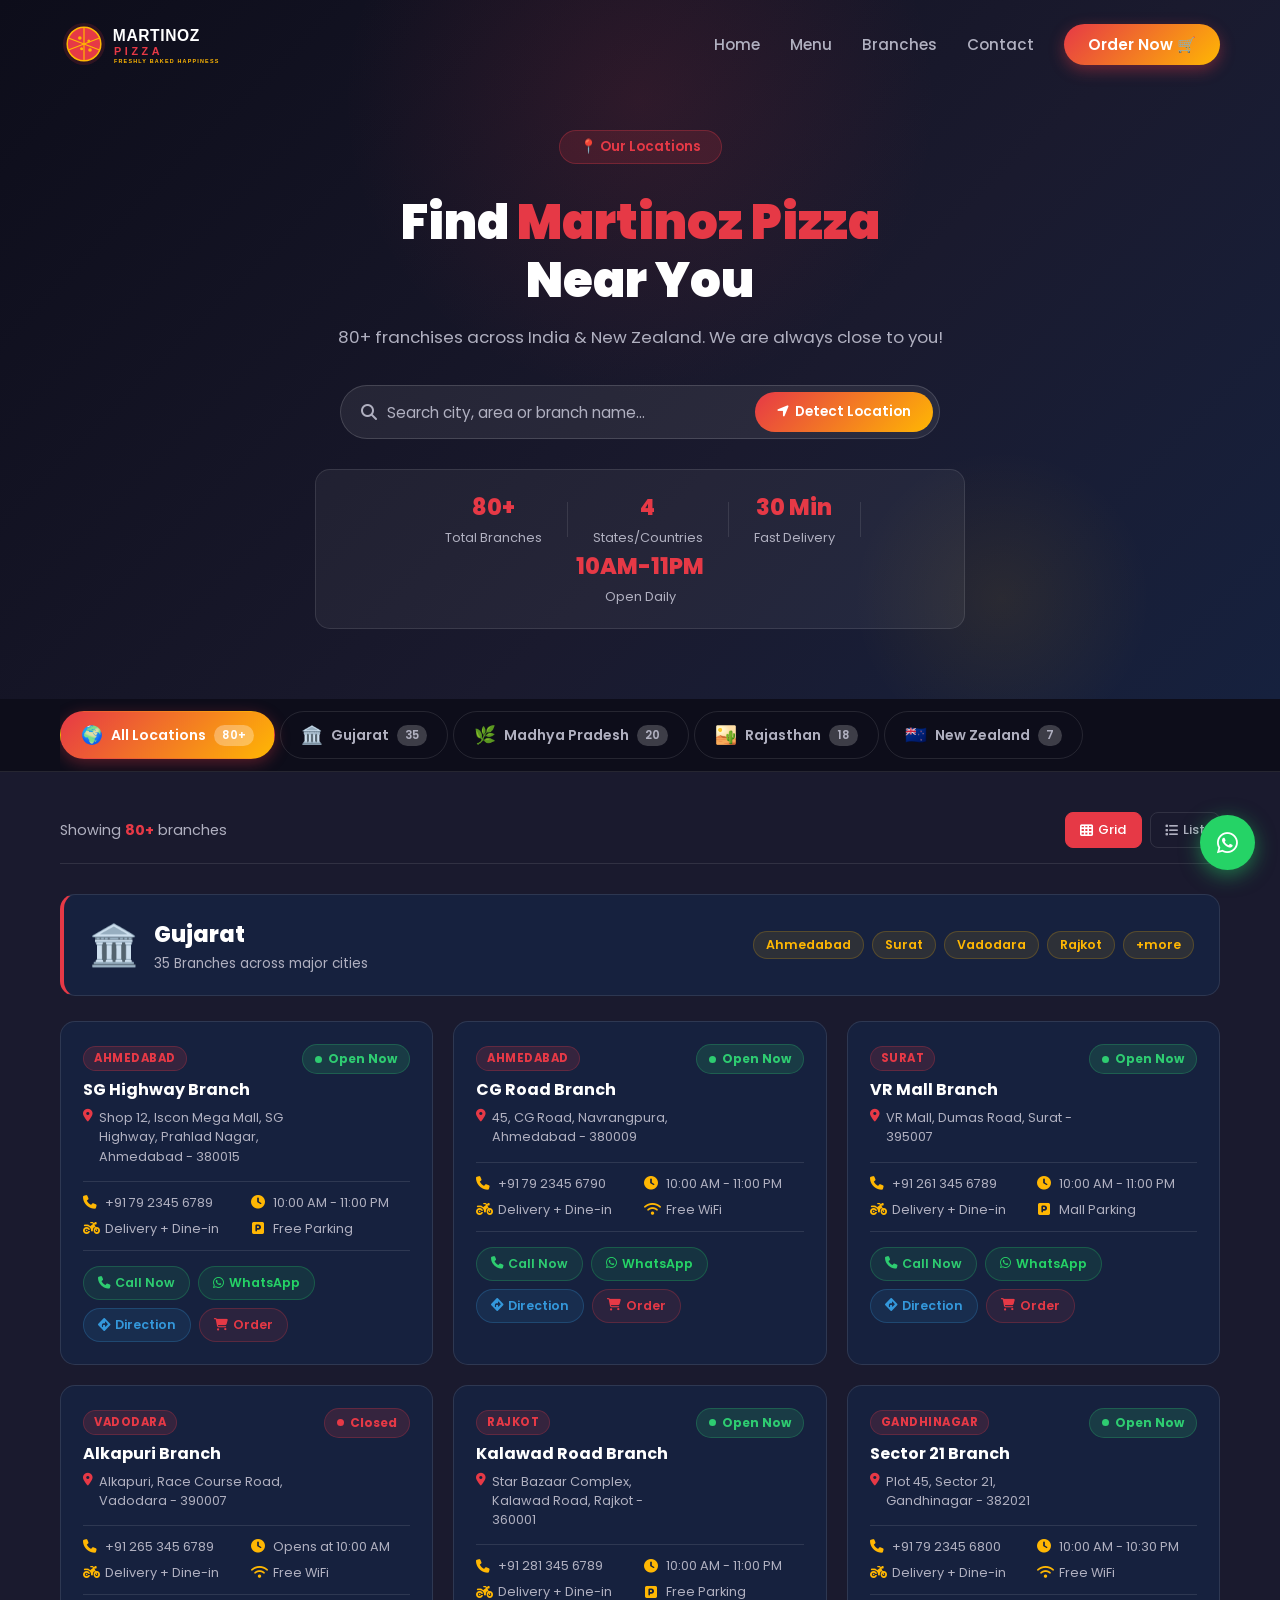
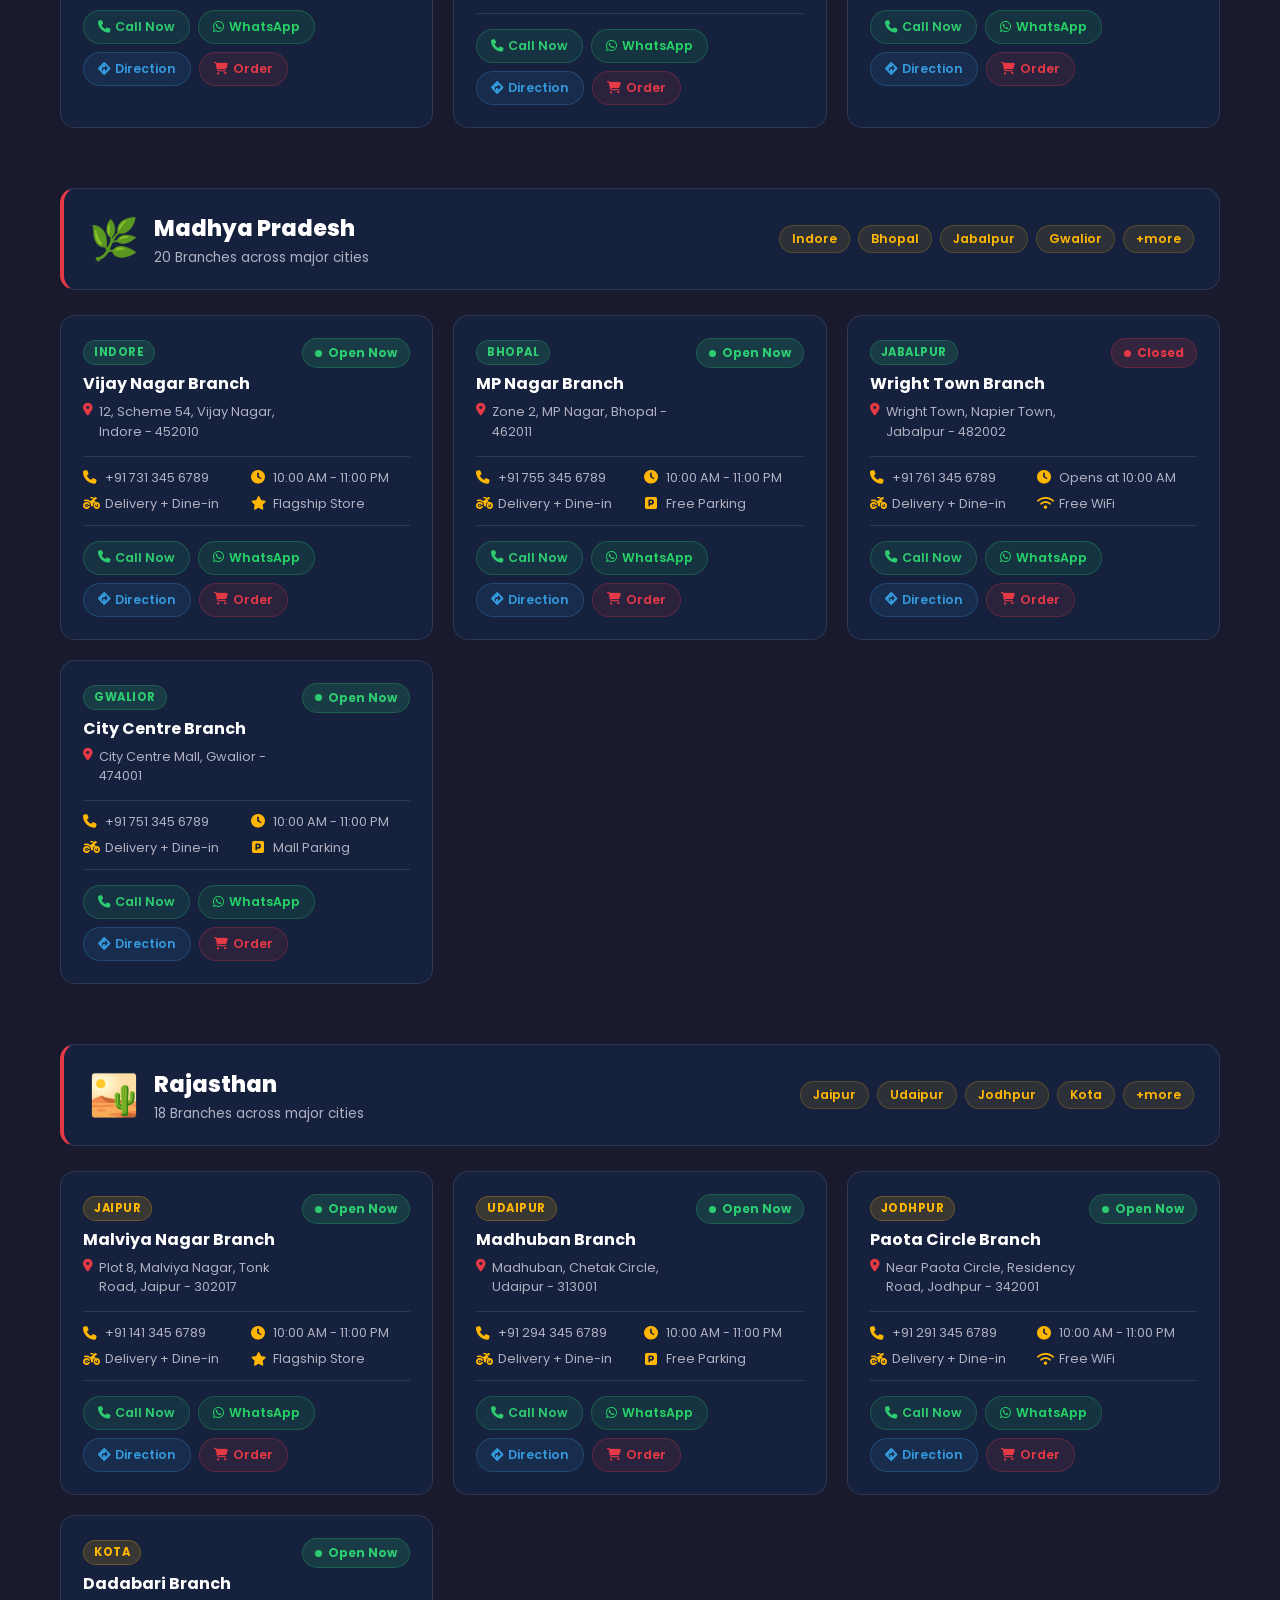
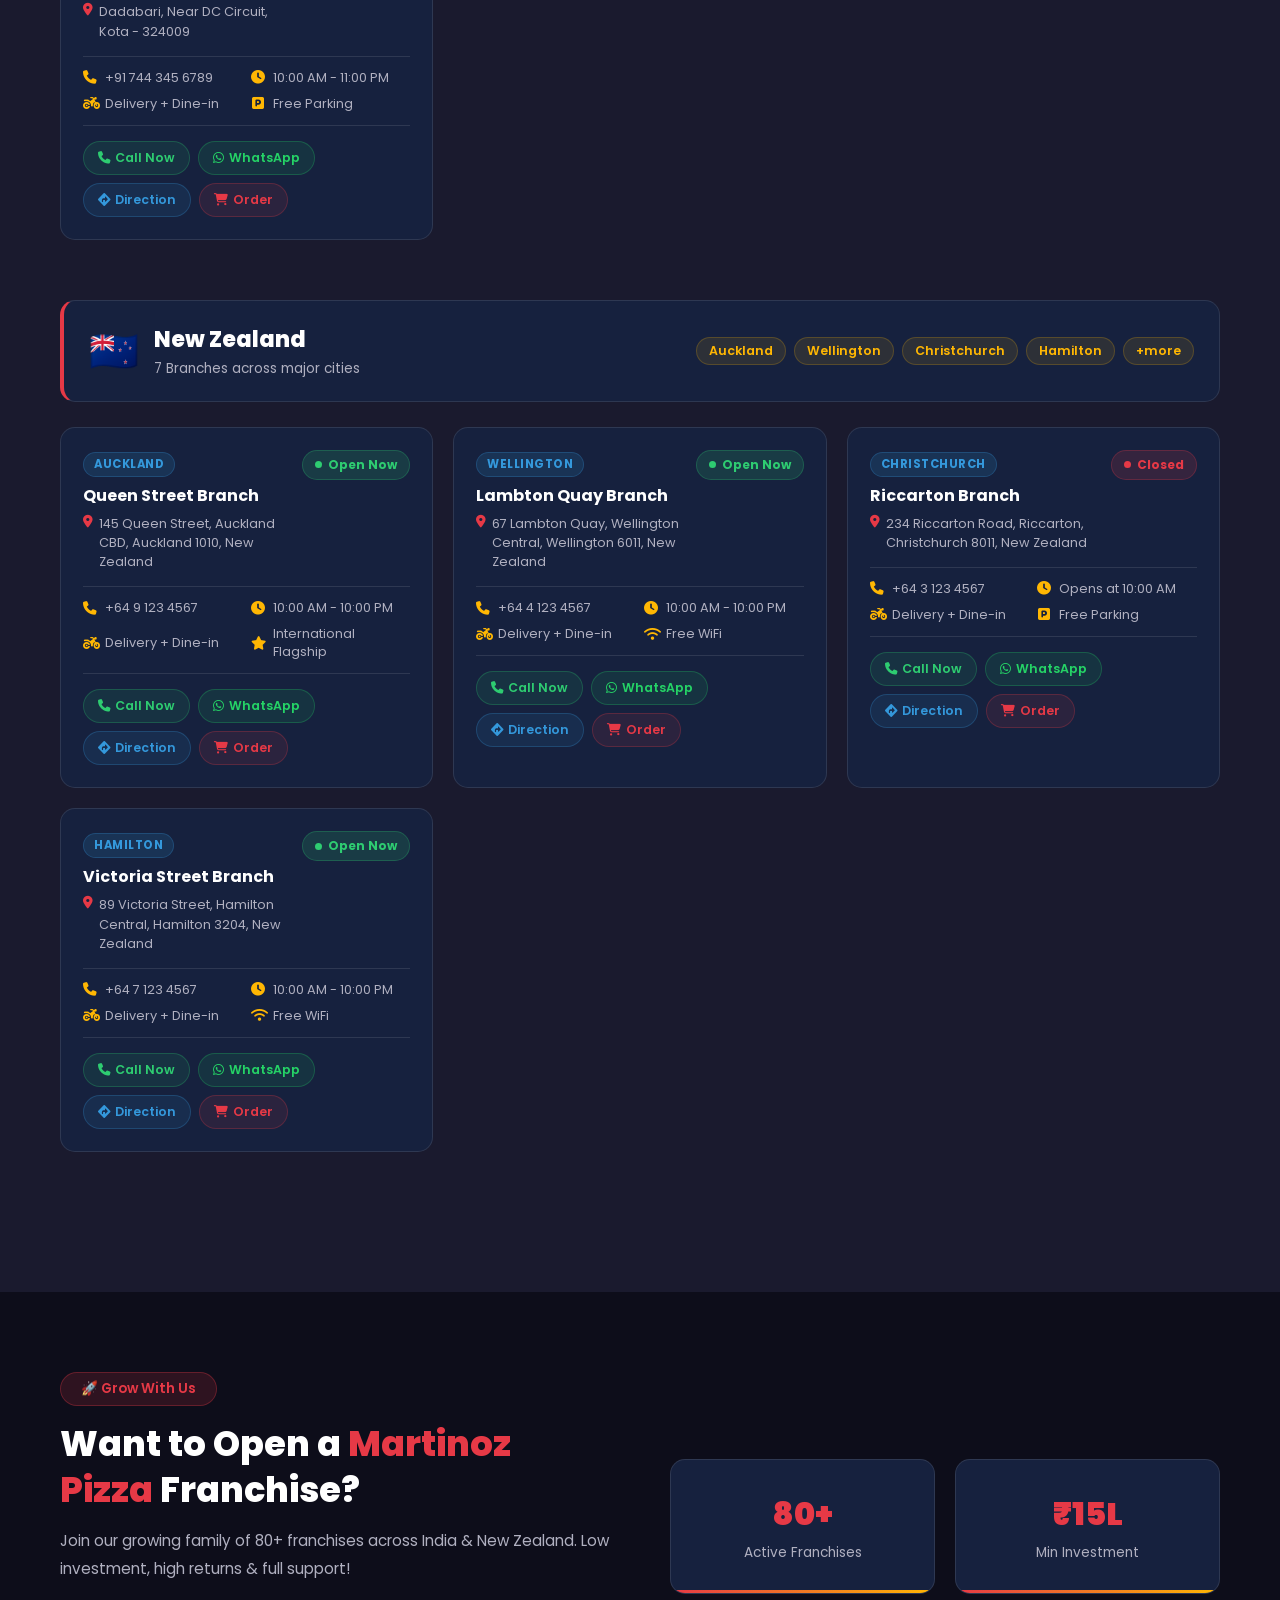
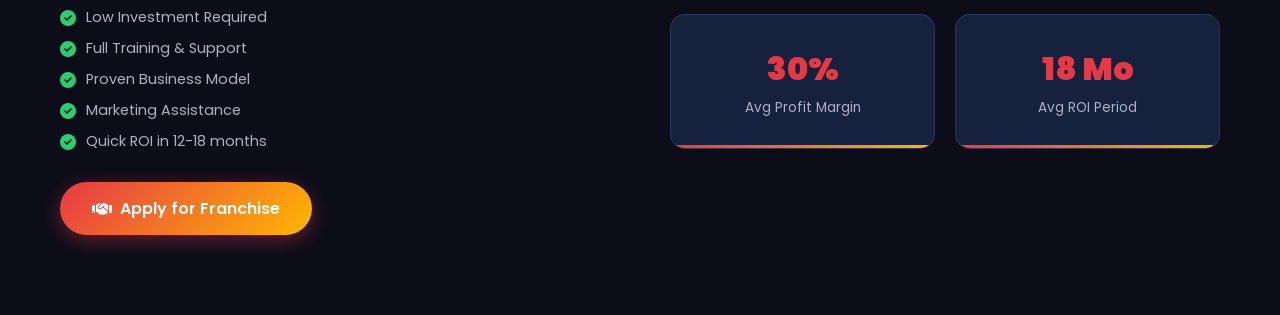
==== commit a7a138fe: "temp" ====
--- a/branches.html
+++ b/branches.html
@@ -9,30 +9,79 @@
     <link rel="stylesheet" href="css/branches.css">
     <link rel="stylesheet" href="https://cdnjs.cloudflare.com/ajax/libs/font-awesome/6.5.0/css/all.min.css">
     <link href="https://fonts.googleapis.com/css2?family=Poppins:wght@300;400;500;600;700;800;900&display=swap" rel="stylesheet">
+    <!-- FAVICON -->
+<link rel="icon" 
+      href="data:image/svg+xml,<svg xmlns='http://www.w3.org/2000/svg' viewBox='0 0 100 100'><text y='.9em' font-size='90'>🍕</text></svg>">
+
+<!-- OG META TAGS -->
+<meta property="og:title" content="Martinoz Pizza">
+<meta property="og:description" 
+      content="Freshly Baked Happiness - Order Online!">
+<meta property="og:image" 
+      content="https://images.unsplash.com/photo-1565299624946-b28f40a0ae38?w=1200">
+<meta property="og:type" content="website">
 </head>
 <body>
 
-    <!-- ========== NAVBAR ========== -->
-    <nav class="navbar scrolled" id="navbar">
-        <div class="container">
-            <div class="nav-brand">
-                <span class="logo-icon">🍕</span>
-                <span class="logo-text">Martinoz <span class="highlight">Pizza</span></span>
-            </div>
-            <ul class="nav-links" id="navLinks">
-                <li><a href="index.html">Home</a></li>
-                <li><a href="menu.html">Menu</a></li>
-                <li><a href="branches.html" class="active">Branches</a></li>
-                <li><a href="contact.html">Contact</a></li>
-                <li><a href="menu.html" class="btn-order">Order Now 🛒</a></li>
-            </ul>
-            <div class="hamburger" id="hamburger">
-                <span></span>
-                <span></span>
-                <span></span>
-            </div>
+   <nav class="navbar" id="navbar">
+    <div class="container">
+
+        <!-- LOGO -->
+        <a href="index.html" class="nav-brand">
+            <svg xmlns="http://www.w3.org/2000/svg" 
+                 viewBox="0 0 300 80" 
+                 class="nav-logo-svg">
+                <circle cx="40" cy="40" r="35" 
+                        fill="#E63946" opacity="0.15"/>
+                <circle cx="40" cy="40" r="28" fill="#E63946"/>
+                <line x1="40" y1="12" x2="40" y2="68" 
+                      stroke="#FFB703" stroke-width="2"/>
+                <line x1="14" y1="30" x2="66" y2="50" 
+                      stroke="#FFB703" stroke-width="2"/>
+                <line x1="14" y1="50" x2="66" y2="30" 
+                      stroke="#FFB703" stroke-width="2"/>
+                <circle cx="33" cy="30" r="3" fill="#FFB703"/>
+                <circle cx="48" cy="35" r="2.5" fill="#FFB703"/>
+                <circle cx="36" cy="48" r="2.5" fill="#FFB703"/>
+                <circle cx="50" cy="50" r="3" fill="#FFB703"/>
+                <circle cx="40" cy="40" r="28" fill="none" 
+                        stroke="#FFB703" stroke-width="2.5"/>
+                <text x="88" y="35" 
+                      font-family="Arial Black, sans-serif" 
+                      font-size="26" font-weight="900" 
+                      fill="#FFFFFF" letter-spacing="1">MARTINOZ</text>
+                <text x="90" y="58" 
+                      font-family="Arial Black, sans-serif" 
+                      font-size="18" font-weight="900" 
+                      fill="#E63946" letter-spacing="6">PIZZA</text>
+                <text x="90" y="72" 
+                      font-family="Arial, sans-serif" 
+                      font-size="9" fill="#FFB703" 
+                      letter-spacing="2">FRESHLY BAKED HAPPINESS</text>
+            </svg>
+        </a>
+
+        <!-- NAV LINKS -->
+        <ul class="nav-links" id="navLinks">
+            <li><a href="index.html">Home</a></li>
+            <li><a href="menu.html">Menu</a></li>
+            <li><a href="branches.html">Branches</a></li>
+            <li><a href="contact.html">Contact</a></li>
+            <li>
+                <a href="menu.html" class="btn-order">
+                    Order Now 🛒
+                </a>
+            </li>
+        </ul>
+
+        <!-- HAMBURGER -->
+        <div class="hamburger" id="hamburger">
+            <span></span>
+            <span></span>
+            <span></span>
         </div>
-    </nav>
+    </div>
+</nav>
 
     <!-- ========== BRANCHES HERO ========== -->
     <section class="branches-hero">
--- a/css/style.css
+++ b/css/style.css
@@ -1652,4 +1652,137 @@
         padding: 8px 16px;
         font-size: 0.8rem;
     }
+}
+
+/* ========== LOGO STYLES ========== */
+.nav-brand {
+    display: flex;
+    align-items: center;
+    text-decoration: none;
+}
+
+.logo-wrap {
+    display: flex;
+    align-items: center;
+}
+
+.nav-logo {
+    height: 50px;
+    width: auto;
+    max-width: 200px;
+    object-fit: contain;
+    transition: var(--transition);
+}
+
+.nav-logo:hover {
+    transform: scale(1.05);
+}
+
+.logo-fallback {
+    display: flex;
+    align-items: center;
+    gap: 10px;
+    font-size: 1.5rem;
+    font-weight: 800;
+    color: white;
+}
+
+/* ========== IMAGE LAZY LOADING ========== */
+img {
+    transition: opacity 0.3s ease;
+}
+
+img.loading {
+    opacity: 0;
+}
+
+img.loaded {
+    opacity: 1;
+}
+
+/* ========== IMAGE PLACEHOLDER ========== */
+.img-placeholder {
+    background: linear-gradient(
+        90deg,
+        rgba(255,255,255,0.05) 25%,
+        rgba(255,255,255,0.1) 50%,
+        rgba(255,255,255,0.05) 75%
+    );
+    background-size: 200% 100%;
+    animation: shimmer 1.5s infinite;
+}
+
+@keyframes shimmer {
+    0% { background-position: -200% 0; }
+    100% { background-position: 200% 0; }
+}
+
+/* ========== FOOTER LOGO ========== */
+.footer-logo-img {
+    height: 45px;
+    width: auto;
+    margin-bottom: 15px;
+    filter: brightness(1.1);
+}
+
+/* ========== SVG LOGO ========== */
+.nav-logo-svg {
+    height: 48px;
+    width: auto;
+    max-width: 220px;
+    transition: var(--transition);
+}
+
+.nav-logo-svg:hover {
+    transform: scale(1.05);
+}
+
+/* Responsive Logo */
+@media (max-width: 768px) {
+    .nav-logo-svg {
+        height: 38px;
+        max-width: 160px;
+    }
+}
+
+@media (max-width: 480px) {
+    .nav-logo-svg {
+        height: 32px;
+        max-width: 140px;
+    }
+}
+
+/* ========== HERO IMAGE ========== */
+.pizza-img {
+    width: 100%;
+    height: 100%;
+    object-fit: cover;
+    object-position: center;
+}
+
+/* ========== MENU ITEM IMAGES ========== */
+.item-img-wrap img,
+.pizza-img-wrap img {
+    width: 100%;
+    height: 100%;
+    object-fit: cover;
+    object-position: center;
+    transition: transform 0.4s ease;
+}
+
+/* ========== IMAGE LOADING SHIMMER ========== */
+.img-shimmer {
+    background: linear-gradient(
+        90deg,
+        rgba(255,255,255,0.04) 25%,
+        rgba(255,255,255,0.08) 50%,
+        rgba(255,255,255,0.04) 75%
+    );
+    background-size: 200% 100%;
+    animation: shimmer 1.5s infinite;
+}
+
+@keyframes shimmer {
+    0% { background-position: -200% 0; }
+    100% { background-position: 200% 0; }
 }
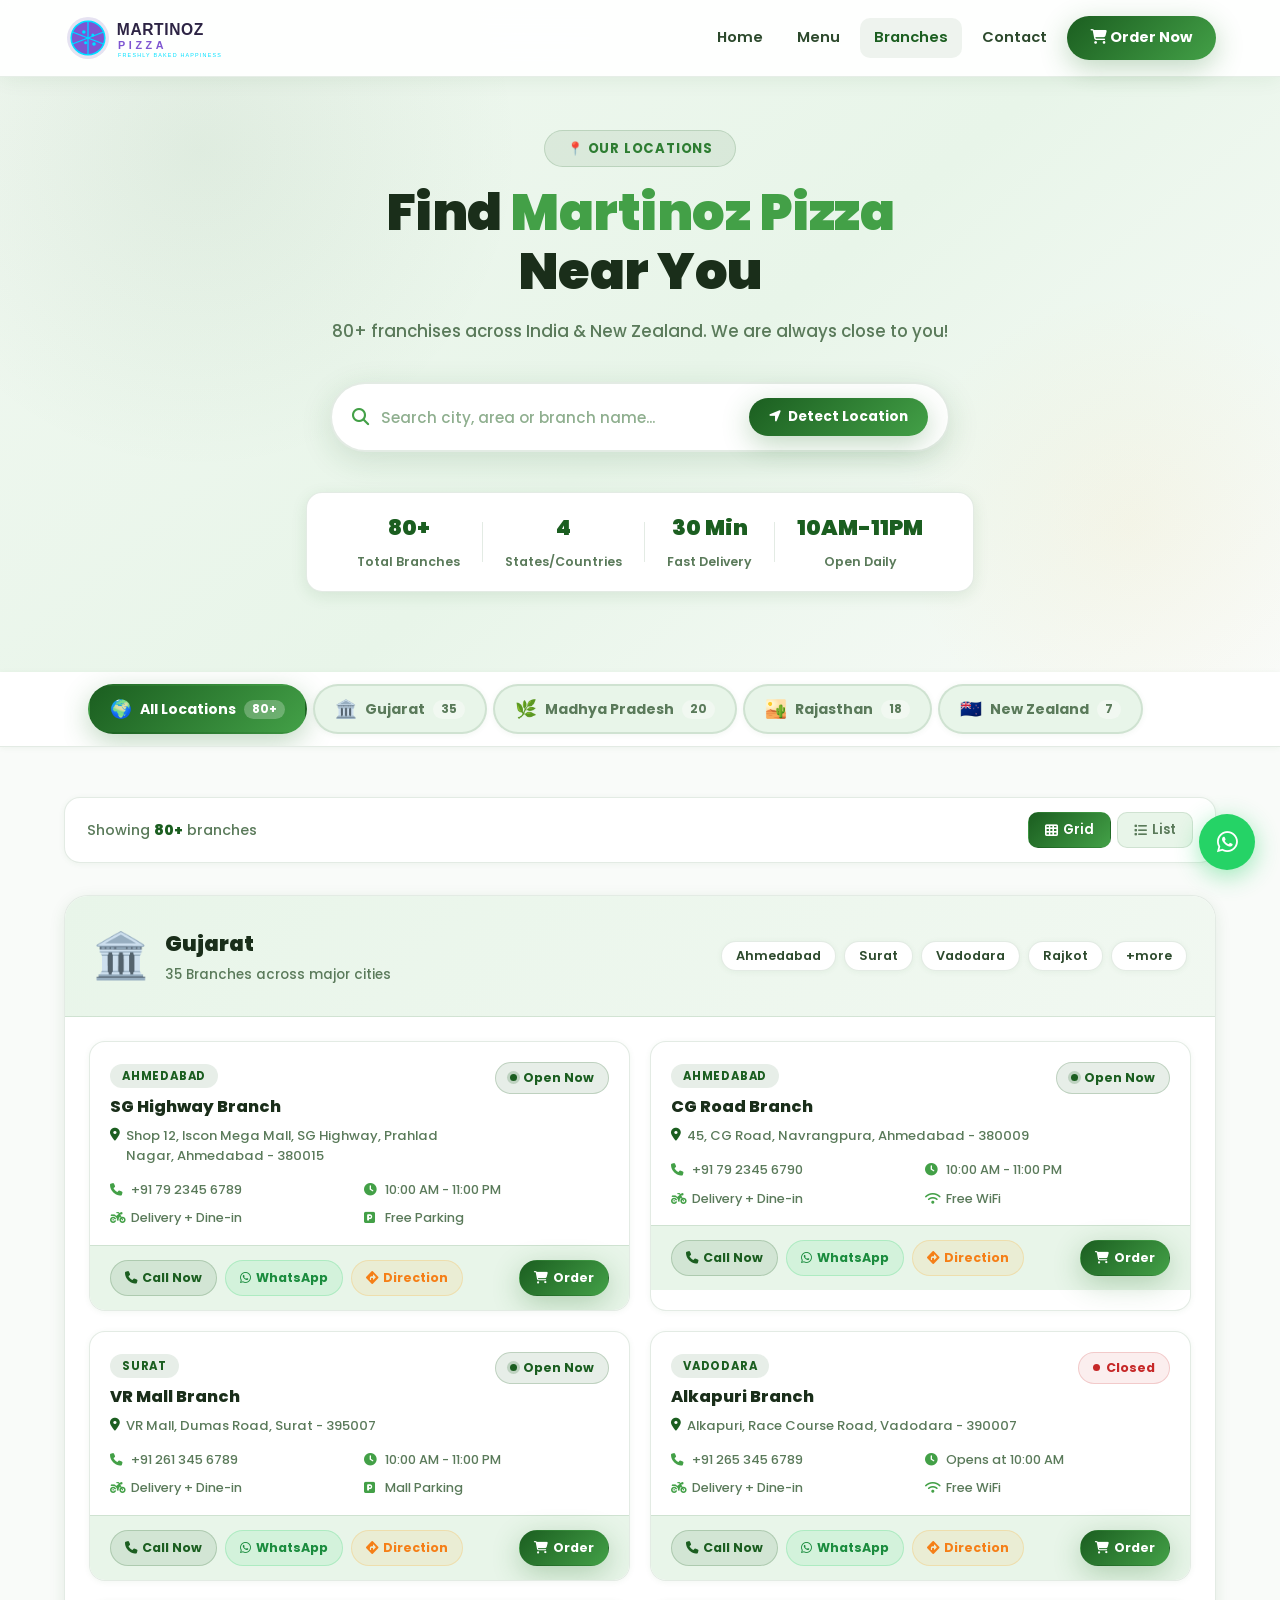
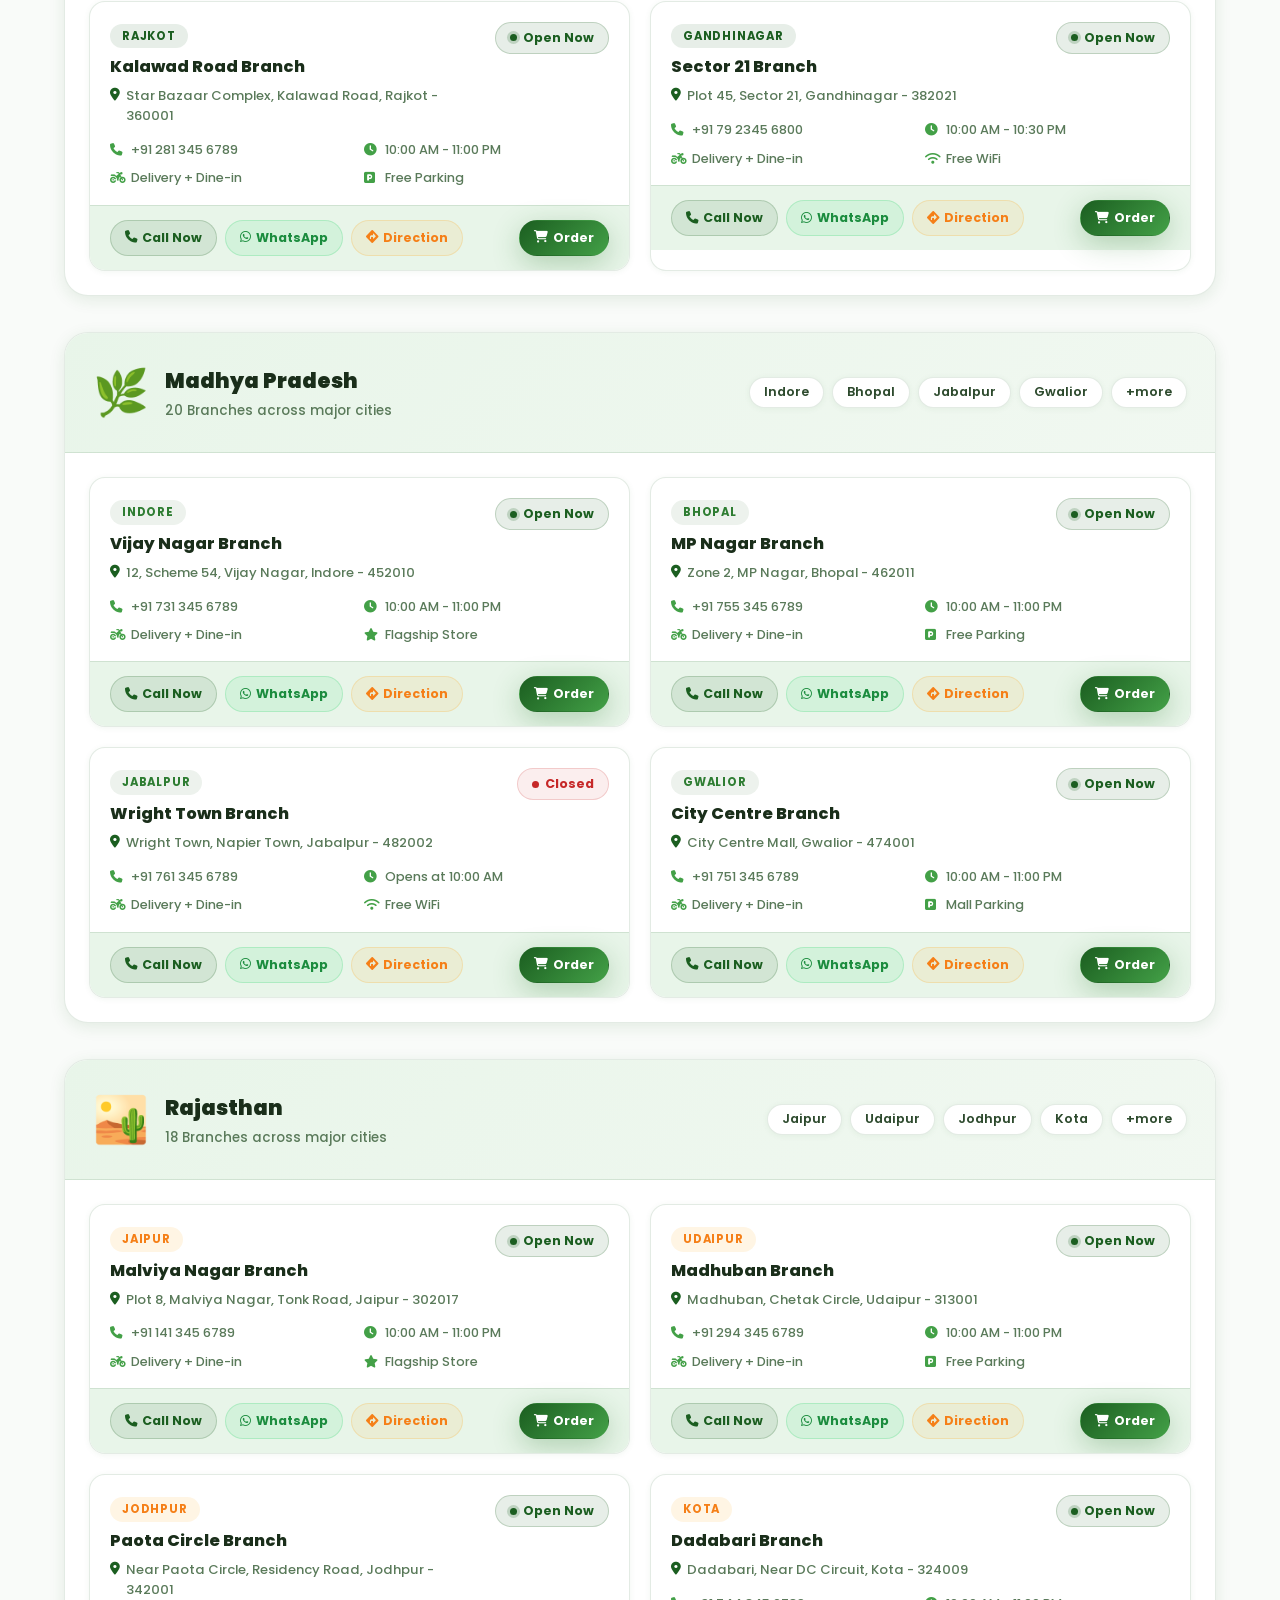
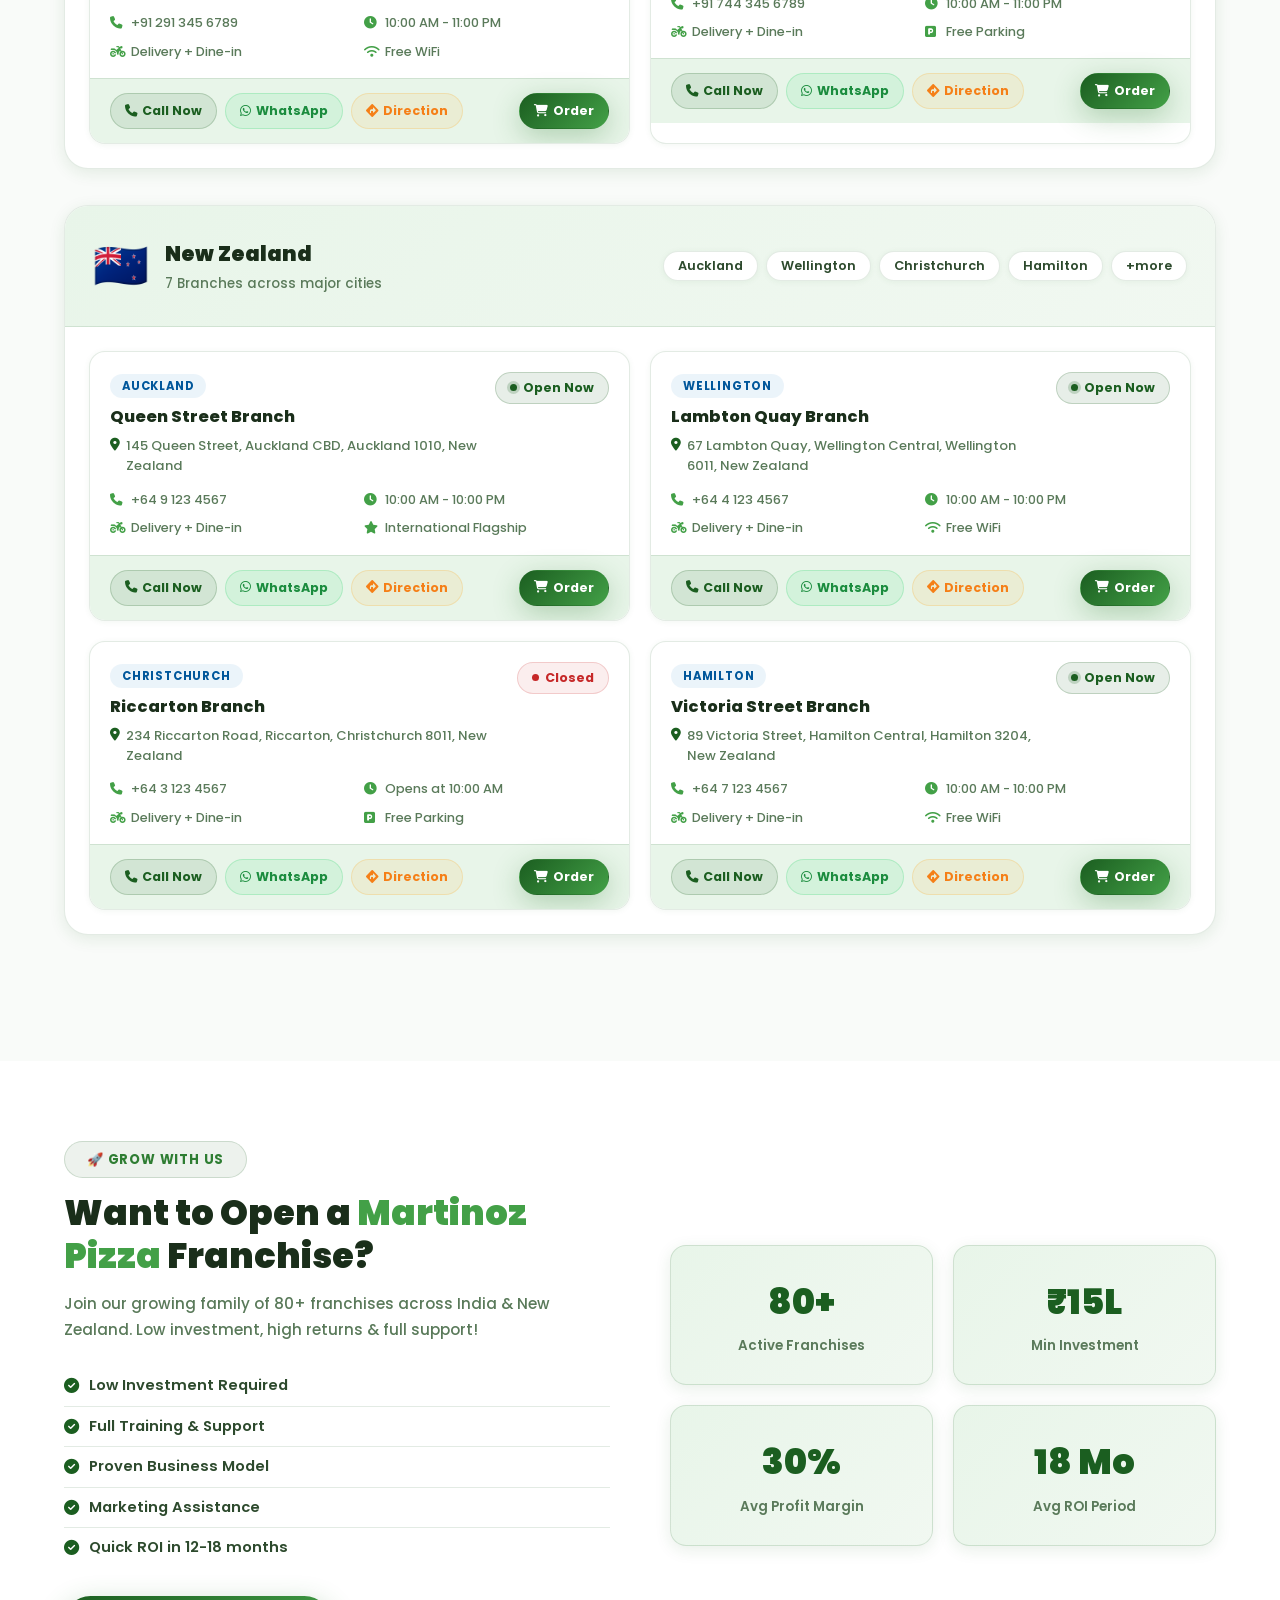
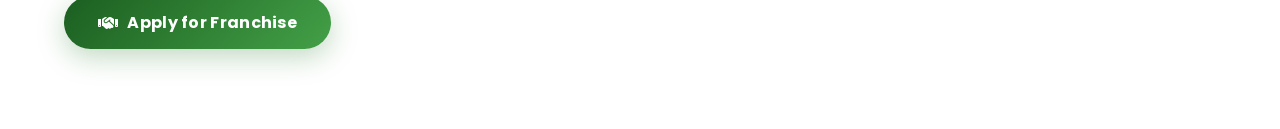
==== commit 62b8e260: "theme change" ====
--- a/branches.html
+++ b/branches.html
@@ -5,58 +5,83 @@
     <meta name="viewport" content="width=device-width, initial-scale=1.0">
     <meta name="description" content="Find Martinoz Pizza near you - 80+ branches across Gujarat, MP, Rajasthan & New Zealand">
     <title>Our Branches - Martinoz Pizza</title>
+
+    <!-- CSS -->
     <link rel="stylesheet" href="css/style.css">
     <link rel="stylesheet" href="css/branches.css">
     <link rel="stylesheet" href="https://cdnjs.cloudflare.com/ajax/libs/font-awesome/6.5.0/css/all.min.css">
     <link href="https://fonts.googleapis.com/css2?family=Poppins:wght@300;400;500;600;700;800;900&display=swap" rel="stylesheet">
+
     <!-- FAVICON -->
-<link rel="icon" 
-      href="data:image/svg+xml,<svg xmlns='http://www.w3.org/2000/svg' viewBox='0 0 100 100'><text y='.9em' font-size='90'>🍕</text></svg>">
-
-<!-- OG META TAGS -->
-<meta property="og:title" content="Martinoz Pizza">
-<meta property="og:description" 
-      content="Freshly Baked Happiness - Order Online!">
-<meta property="og:image" 
-      content="https://images.unsplash.com/photo-1565299624946-b28f40a0ae38?w=1200">
-<meta property="og:type" content="website">
+    <link rel="icon" href="data:image/svg+xml,<svg xmlns='http://www.w3.org/2000/svg' viewBox='0 0 100 100'><text y='.9em' font-size='90'>🍕</text></svg>">
+
+    <!-- OG META -->
+    <meta property="og:title" content="Martinoz Pizza - Our Branches">
+    <meta property="og:description" content="Find 80+ Martinoz Pizza branches near you!">
+    <meta property="og:image" content="images/logo.png">
+    <meta property="og:type" content="website">
 </head>
 <body>
 
-   <nav class="navbar" id="navbar">
+<!-- ========== PAGE LOADER ========== -->
+<div id="pageLoader">
+    <div class="loader-content">
+        <div class="loader-logo">
+            <svg viewBox="0 0 80 80" width="72" height="72">
+                <circle cx="40" cy="40" r="35" fill="#1B5E20" opacity="0.15"/>
+                <circle cx="40" cy="40" r="28" fill="#2E7D32"/>
+                <line x1="40" y1="12" x2="40" y2="68" stroke="#F9A825" stroke-width="2"/>
+                <line x1="14" y1="30" x2="66" y2="50" stroke="#F9A825" stroke-width="2"/>
+                <line x1="14" y1="50" x2="66" y2="30" stroke="#F9A825" stroke-width="2"/>
+                <circle cx="33" cy="30" r="3" fill="#F9A825"/>
+                <circle cx="48" cy="35" r="2.5" fill="#F9A825"/>
+                <circle cx="36" cy="48" r="2.5" fill="#F9A825"/>
+                <circle cx="50" cy="50" r="3" fill="#F9A825"/>
+            </svg>
+        </div>
+        <div class="loader-text">Finding Branches...</div>
+        <div class="loader-bar">
+            <div class="loader-bar-fill"></div>
+        </div>
+        <div class="loader-sub">📍 80+ Locations Across India & NZ</div>
+    </div>
+</div>
+
+<!-- ========== NAVBAR ========== -->
+<nav class="navbar" id="navbar">
     <div class="container">
 
         <!-- LOGO -->
         <a href="index.html" class="nav-brand">
-            <svg xmlns="http://www.w3.org/2000/svg" 
-                 viewBox="0 0 300 80" 
+            <svg xmlns="http://www.w3.org/2000/svg"
+                 viewBox="0 0 300 80"
                  class="nav-logo-svg">
-                <circle cx="40" cy="40" r="35" 
-                        fill="#E63946" opacity="0.15"/>
-                <circle cx="40" cy="40" r="28" fill="#E63946"/>
-                <line x1="40" y1="12" x2="40" y2="68" 
-                      stroke="#FFB703" stroke-width="2"/>
-                <line x1="14" y1="30" x2="66" y2="50" 
-                      stroke="#FFB703" stroke-width="2"/>
-                <line x1="14" y1="50" x2="66" y2="30" 
-                      stroke="#FFB703" stroke-width="2"/>
-                <circle cx="33" cy="30" r="3" fill="#FFB703"/>
-                <circle cx="48" cy="35" r="2.5" fill="#FFB703"/>
-                <circle cx="36" cy="48" r="2.5" fill="#FFB703"/>
-                <circle cx="50" cy="50" r="3" fill="#FFB703"/>
-                <circle cx="40" cy="40" r="28" fill="none" 
-                        stroke="#FFB703" stroke-width="2.5"/>
-                <text x="88" y="35" 
-                      font-family="Arial Black, sans-serif" 
-                      font-size="26" font-weight="900" 
-                      fill="#FFFFFF" letter-spacing="1">MARTINOZ</text>
-                <text x="90" y="58" 
-                      font-family="Arial Black, sans-serif" 
-                      font-size="18" font-weight="900" 
-                      fill="#E63946" letter-spacing="6">PIZZA</text>
-                <text x="90" y="72" 
-                      font-family="Arial, sans-serif" 
-                      font-size="9" fill="#FFB703" 
+                <circle cx="40" cy="40" r="35"
+                        fill="#1B5E20" opacity="0.15"/>
+                <circle cx="40" cy="40" r="28" fill="#2E7D32"/>
+                <line x1="40" y1="12" x2="40" y2="68"
+                      stroke="#F9A825" stroke-width="2"/>
+                <line x1="14" y1="30" x2="66" y2="50"
+                      stroke="#F9A825" stroke-width="2"/>
+                <line x1="14" y1="50" x2="66" y2="30"
+                      stroke="#F9A825" stroke-width="2"/>
+                <circle cx="33" cy="30" r="3" fill="#F9A825"/>
+                <circle cx="48" cy="35" r="2.5" fill="#F9A825"/>
+                <circle cx="36" cy="48" r="2.5" fill="#F9A825"/>
+                <circle cx="50" cy="50" r="3" fill="#F9A825"/>
+                <circle cx="40" cy="40" r="28" fill="none"
+                        stroke="#F9A825" stroke-width="2.5"/>
+                <text x="88" y="35"
+                      font-family="Arial Black, sans-serif"
+                      font-size="26" font-weight="900"
+                      fill="#1A2E1A" letter-spacing="1">MARTINOZ</text>
+                <text x="90" y="58"
+                      font-family="Arial Black, sans-serif"
+                      font-size="18" font-weight="900"
+                      fill="#2E7D32" letter-spacing="6">PIZZA</text>
+                <text x="90" y="72"
+                      font-family="Arial, sans-serif"
+                      font-size="9" fill="#F9A825"
                       letter-spacing="2">FRESHLY BAKED HAPPINESS</text>
             </svg>
         </a>
@@ -65,11 +90,12 @@
         <ul class="nav-links" id="navLinks">
             <li><a href="index.html">Home</a></li>
             <li><a href="menu.html">Menu</a></li>
-            <li><a href="branches.html">Branches</a></li>
+            <li><a href="branches.html" class="active">Branches</a></li>
             <li><a href="contact.html">Contact</a></li>
             <li>
                 <a href="menu.html" class="btn-order">
-                    Order Now 🛒
+                    <i class="fas fa-shopping-cart"></i>
+                    Order Now
                 </a>
             </li>
         </ul>
@@ -83,1297 +109,1449 @@
     </div>
 </nav>
 
-    <!-- ========== BRANCHES HERO ========== -->
-    <section class="branches-hero">
-        <div class="hero-bg-overlay"></div>
-        <div class="container">
-            <div class="branches-hero-content">
-                <span class="section-tag">📍 Our Locations</span>
-                <h1>Find <span class="highlight">Martinoz Pizza</span><br>Near You</h1>
-                <p>80+ franchises across India & New Zealand. 
-                   We are always close to you!</p>
-
-                <!-- LOCATION SEARCH -->
-                <div class="location-search-wrap">
-                    <div class="location-search">
-                        <i class="fas fa-search search-icon"></i>
-                        <input 
-                            type="text" 
-                            id="branchSearch"
-                            placeholder="Search city, area or branch name..."
-                            onkeyup="searchBranches()"
-                        >
-                        <button class="detect-btn" onclick="detectLocation()">
-                            <i class="fas fa-location-arrow"></i>
-                            Detect Location
-                        </button>
-                    </div>
-                </div>
-
-                <!-- HERO STATS -->
-                <div class="hero-branch-stats">
-                    <div class="hbs-item">
-                        <strong>80+</strong>
-                        <span>Total Branches</span>
-                    </div>
-                    <div class="hbs-divider"></div>
-                    <div class="hbs-item">
-                        <strong>4</strong>
-                        <span>States/Countries</span>
-                    </div>
-                    <div class="hbs-divider"></div>
-                    <div class="hbs-item">
-                        <strong>30 Min</strong>
-                        <span>Fast Delivery</span>
-                    </div>
-                    <div class="hbs-divider"></div>
-                    <div class="hbs-item">
-                        <strong>10AM-11PM</strong>
-                        <span>Open Daily</span>
-                    </div>
+<!-- ========== BRANCHES HERO ========== -->
+<section class="branches-hero">
+    <div class="container">
+        <div class="branches-hero-content">
+
+            <span class="section-tag">📍 Our Locations</span>
+
+            <h1>Find <span class="highlight">Martinoz Pizza</span>
+                <br>Near You</h1>
+
+            <p>80+ franchises across India & New Zealand.
+               We are always close to you!</p>
+
+            <!-- SEARCH -->
+            <div class="location-search-wrap">
+                <div class="location-search">
+                    <i class="fas fa-search search-icon"></i>
+                    <input
+                        type="text"
+                        id="branchSearch"
+                        placeholder="Search city, area or branch name..."
+                        onkeyup="searchBranches()"
+                    >
+                    <button class="detect-btn" onclick="detectLocation()">
+                        <i class="fas fa-location-arrow"></i>
+                        Detect Location
+                    </button>
+                </div>
+            </div>
+
+            <!-- HERO STATS -->
+            <div class="hero-branch-stats">
+                <div class="hbs-item">
+                    <strong>80+</strong>
+                    <span>Total Branches</span>
+                </div>
+                <div class="hbs-divider"></div>
+                <div class="hbs-item">
+                    <strong>4</strong>
+                    <span>States/Countries</span>
+                </div>
+                <div class="hbs-divider"></div>
+                <div class="hbs-item">
+                    <strong>30 Min</strong>
+                    <span>Fast Delivery</span>
+                </div>
+                <div class="hbs-divider"></div>
+                <div class="hbs-item">
+                    <strong>10AM-11PM</strong>
+                    <span>Open Daily</span>
                 </div>
             </div>
         </div>
-    </section>
-
-    <!-- ========== REGION TABS ========== -->
-    <div class="region-tabs-wrap">
-        <div class="container">
-            <div class="region-tabs">
-                <button class="region-tab active" 
-                        data-region="all" 
-                        onclick="filterRegion('all', this)">
-                    <span class="rtab-icon">🌍</span>
-                    <span class="rtab-text">All Locations</span>
-                    <span class="rtab-count">80+</span>
+    </div>
+</section>
+
+<!-- ========== REGION TABS ========== -->
+<div class="region-tabs-wrap">
+    <div class="container">
+        <div class="region-tabs">
+            <button class="region-tab active"
+                    data-region="all"
+                    onclick="filterRegion('all', this)">
+                <span class="rtab-icon">🌍</span>
+                <span class="rtab-text">All Locations</span>
+                <span class="rtab-count">80+</span>
+            </button>
+            <button class="region-tab"
+                    data-region="gujarat"
+                    onclick="filterRegion('gujarat', this)">
+                <span class="rtab-icon">🏛️</span>
+                <span class="rtab-text">Gujarat</span>
+                <span class="rtab-count">35</span>
+            </button>
+            <button class="region-tab"
+                    data-region="mp"
+                    onclick="filterRegion('mp', this)">
+                <span class="rtab-icon">🌿</span>
+                <span class="rtab-text">Madhya Pradesh</span>
+                <span class="rtab-count">20</span>
+            </button>
+            <button class="region-tab"
+                    data-region="rajasthan"
+                    onclick="filterRegion('rajasthan', this)">
+                <span class="rtab-icon">🏜️</span>
+                <span class="rtab-text">Rajasthan</span>
+                <span class="rtab-count">18</span>
+            </button>
+            <button class="region-tab"
+                    data-region="nz"
+                    onclick="filterRegion('nz', this)">
+                <span class="rtab-icon">🇳🇿</span>
+                <span class="rtab-text">New Zealand</span>
+                <span class="rtab-count">7</span>
+            </button>
+        </div>
+    </div>
+</div>
+
+<!-- ========== MAIN BRANCHES SECTION ========== -->
+<section class="branches-main">
+    <div class="container">
+
+        <!-- RESULT BAR -->
+        <div class="result-bar">
+            <p id="resultCount">
+                Showing <strong>80+</strong> branches
+            </p>
+            <div class="view-toggle">
+                <button class="vt-btn active"
+                        id="gridViewBtn"
+                        onclick="switchView('grid')">
+                    <i class="fas fa-th"></i> Grid
                 </button>
-                <button class="region-tab" 
-                        data-region="gujarat" 
-                        onclick="filterRegion('gujarat', this)">
-                    <span class="rtab-icon">🏛️</span>
-                    <span class="rtab-text">Gujarat</span>
-                    <span class="rtab-count">35</span>
-                </button>
-                <button class="region-tab" 
-                        data-region="mp" 
-                        onclick="filterRegion('mp', this)">
-                    <span class="rtab-icon">🌿</span>
-                    <span class="rtab-text">Madhya Pradesh</span>
-                    <span class="rtab-count">20</span>
-                </button>
-                <button class="region-tab" 
-                        data-region="rajasthan" 
-                        onclick="filterRegion('rajasthan', this)">
-                    <span class="rtab-icon">🏜️</span>
-                    <span class="rtab-text">Rajasthan</span>
-                    <span class="rtab-count">18</span>
-                </button>
-                <button class="region-tab" 
-                        data-region="nz" 
-                        onclick="filterRegion('nz', this)">
-                    <span class="rtab-icon">🇳🇿</span>
-                    <span class="rtab-text">New Zealand</span>
-                    <span class="rtab-count">7</span>
+                <button class="vt-btn"
+                        id="listViewBtn"
+                        onclick="switchView('list')">
+                    <i class="fas fa-list"></i> List
                 </button>
             </div>
         </div>
-    </div>
-
-    <!-- ========== MAIN BRANCHES SECTION ========== -->
-    <section class="branches-main">
-        <div class="container">
-
-            <!-- RESULT COUNT -->
-            <div class="result-bar">
-                <p id="resultCount">
-                    Showing <strong>80+</strong> branches
-                </p>
-                <div class="view-toggle">
-                    <button class="vt-btn active" 
-                            id="gridViewBtn"
-                            onclick="switchView('grid')">
-                        <i class="fas fa-th"></i> Grid
-                    </button>
-                    <button class="vt-btn" 
-                            id="listViewBtn"
-                            onclick="switchView('list')">
-                        <i class="fas fa-list"></i> List
-                    </button>
+
+        <!-- ===== GUJARAT ===== -->
+        <div class="state-section" id="section-gujarat" data-region="gujarat">
+            <div class="state-header">
+                <div class="state-title">
+                    <span class="state-flag">🏛️</span>
+                    <div>
+                        <h2>Gujarat</h2>
+                        <p>35 Branches across major cities</p>
+                    </div>
+                </div>
+                <div class="state-cities">
+                    <span>Ahmedabad</span>
+                    <span>Surat</span>
+                    <span>Vadodara</span>
+                    <span>Rajkot</span>
+                    <span>+more</span>
                 </div>
             </div>
 
-            <!-- ===== GUJARAT SECTION ===== -->
-            <div class="state-section" id="section-gujarat" 
-                 data-region="gujarat">
-                <div class="state-header">
-                    <div class="state-title">
-                        <span class="state-flag">🏛️</span>
-                        <div>
-                            <h2>Gujarat</h2>
-                            <p>35 Branches across major cities</p>
-                        </div>
-                    </div>
-                    <div class="state-cities">
-                        <span>Ahmedabad</span>
-                        <span>Surat</span>
-                        <span>Vadodara</span>
-                        <span>Rajkot</span>
-                        <span>+more</span>
-                    </div>
-                </div>
-
-                <div class="branches-grid" id="gujarat-grid">
-
-                    <!-- Ahmedabad 1 -->
-                    <div class="branch-card-full" 
-                         data-region="gujarat"
-                         data-city="ahmedabad"
-                         data-name="Martinoz Pizza Ahmedabad SG Highway">
-                        <div class="bcf-top">
-                            <div class="bcf-info">
-                                <div class="bcf-city-tag">Ahmedabad</div>
-                                <h3>SG Highway Branch</h3>
-                                <p class="bcf-address">
-                                    <i class="fas fa-map-marker-alt"></i>
-                                    Shop 12, Iscon Mega Mall, SG Highway, 
-                                    Prahlad Nagar, Ahmedabad - 380015
-                                </p>
-                            </div>
-                            <div class="bcf-status open">
-                                <span class="status-dot"></span>
-                                Open Now
-                            </div>
-                        </div>
-                        <div class="bcf-details">
-                            <div class="bcf-detail-item">
-                                <i class="fas fa-phone"></i>
-                                <span>+91 79 2345 6789</span>
-                            </div>
-                            <div class="bcf-detail-item">
-                                <i class="fas fa-clock"></i>
-                                <span>10:00 AM - 11:00 PM</span>
-                            </div>
-                            <div class="bcf-detail-item">
-                                <i class="fas fa-motorcycle"></i>
-                                <span>Delivery + Dine-in</span>
-                            </div>
-                            <div class="bcf-detail-item">
-                                <i class="fas fa-parking"></i>
-                                <span>Free Parking</span>
-                            </div>
-                        </div>
-                        <div class="bcf-actions">
-                            <a href="tel:+917923456789" class="bcf-btn call">
-                                <i class="fas fa-phone"></i> Call Now
-                            </a>
-                            <a href="https://wa.me/917923456789" 
-                               target="_blank" class="bcf-btn whatsapp">
-                                <i class="fab fa-whatsapp"></i> WhatsApp
-                            </a>
-                            <a href="https://maps.google.com/?q=SG+Highway+Ahmedabad" 
-                               target="_blank" class="bcf-btn direction">
-                                <i class="fas fa-directions"></i> Direction
-                            </a>
-                            <a href="menu.html" class="bcf-btn order">
-                                <i class="fas fa-shopping-cart"></i> Order
-                            </a>
-                        </div>
-                    </div>
-
-                    <!-- Ahmedabad 2 -->
-                    <div class="branch-card-full" 
-                         data-region="gujarat"
-                         data-city="ahmedabad"
-                         data-name="Martinoz Pizza CG Road Ahmedabad">
-                        <div class="bcf-top">
-                            <div class="bcf-info">
-                                <div class="bcf-city-tag">Ahmedabad</div>
-                                <h3>CG Road Branch</h3>
-                                <p class="bcf-address">
-                                    <i class="fas fa-map-marker-alt"></i>
-                                    45, CG Road, Navrangpura, 
-                                    Ahmedabad - 380009
-                                </p>
-                            </div>
-                            <div class="bcf-status open">
-                                <span class="status-dot"></span>
-                                Open Now
-                            </div>
-                        </div>
-                        <div class="bcf-details">
-                            <div class="bcf-detail-item">
-                                <i class="fas fa-phone"></i>
-                                <span>+91 79 2345 6790</span>
-                            </div>
-                            <div class="bcf-detail-item">
-                                <i class="fas fa-clock"></i>
-                                <span>10:00 AM - 11:00 PM</span>
-                            </div>
-                            <div class="bcf-detail-item">
-                                <i class="fas fa-motorcycle"></i>
-                                <span>Delivery + Dine-in</span>
-                            </div>
-                            <div class="bcf-detail-item">
-                                <i class="fas fa-wifi"></i>
-                                <span>Free WiFi</span>
-                            </div>
-                        </div>
-                        <div class="bcf-actions">
-                            <a href="tel:+917923456790" class="bcf-btn call">
-                                <i class="fas fa-phone"></i> Call Now
-                            </a>
-                            <a href="https://wa.me/917923456790" 
-                               target="_blank" class="bcf-btn whatsapp">
-                                <i class="fab fa-whatsapp"></i> WhatsApp
-                            </a>
-                            <a href="https://maps.google.com/?q=CG+Road+Ahmedabad" 
-                               target="_blank" class="bcf-btn direction">
-                                <i class="fas fa-directions"></i> Direction
-                            </a>
-                            <a href="menu.html" class="bcf-btn order">
-                                <i class="fas fa-shopping-cart"></i> Order
-                            </a>
-                        </div>
-                    </div>
-
-                    <!-- Surat -->
-                    <div class="branch-card-full" 
-                         data-region="gujarat"
-                         data-city="surat"
-                         data-name="Martinoz Pizza Surat VR Mall">
-                        <div class="bcf-top">
-                            <div class="bcf-info">
-                                <div class="bcf-city-tag">Surat</div>
-                                <h3>VR Mall Branch</h3>
-                                <p class="bcf-address">
-                                    <i class="fas fa-map-marker-alt"></i>
-                                    VR Mall, Dumas Road, 
-                                    Surat - 395007
-                                </p>
-                            </div>
-                            <div class="bcf-status open">
-                                <span class="status-dot"></span>
-                                Open Now
-                            </div>
-                        </div>
-                        <div class="bcf-details">
-                            <div class="bcf-detail-item">
-                                <i class="fas fa-phone"></i>
-                                <span>+91 261 345 6789</span>
-                            </div>
-                            <div class="bcf-detail-item">
-                                <i class="fas fa-clock"></i>
-                                <span>10:00 AM - 11:00 PM</span>
-                            </div>
-                            <div class="bcf-detail-item">
-                                <i class="fas fa-motorcycle"></i>
-                                <span>Delivery + Dine-in</span>
-                            </div>
-                            <div class="bcf-detail-item">
-                                <i class="fas fa-parking"></i>
-                                <span>Mall Parking</span>
-                            </div>
-                        </div>
-                        <div class="bcf-actions">
-                            <a href="tel:+912613456789" class="bcf-btn call">
-                                <i class="fas fa-phone"></i> Call Now
-                            </a>
-                            <a href="https://wa.me/912613456789" 
-                               target="_blank" class="bcf-btn whatsapp">
-                                <i class="fab fa-whatsapp"></i> WhatsApp
-                            </a>
-                            <a href="https://maps.google.com/?q=VR+Mall+Surat" 
-                               target="_blank" class="bcf-btn direction">
-                                <i class="fas fa-directions"></i> Direction
-                            </a>
-                            <a href="menu.html" class="bcf-btn order">
-                                <i class="fas fa-shopping-cart"></i> Order
-                            </a>
-                        </div>
-                    </div>
-
-                    <!-- Vadodara -->
-                    <div class="branch-card-full" 
-                         data-region="gujarat"
-                         data-city="vadodara"
-                         data-name="Martinoz Pizza Vadodara Alkapuri">
-                        <div class="bcf-top">
-                            <div class="bcf-info">
-                                <div class="bcf-city-tag">Vadodara</div>
-                                <h3>Alkapuri Branch</h3>
-                                <p class="bcf-address">
-                                    <i class="fas fa-map-marker-alt"></i>
-                                    Alkapuri, Race Course Road, 
-                                    Vadodara - 390007
-                                </p>
-                            </div>
-                            <div class="bcf-status closed">
-                                <span class="status-dot"></span>
-                                Closed
-                            </div>
-                        </div>
-                        <div class="bcf-details">
-                            <div class="bcf-detail-item">
-                                <i class="fas fa-phone"></i>
-                                <span>+91 265 345 6789</span>
-                            </div>
-                            <div class="bcf-detail-item">
-                                <i class="fas fa-clock"></i>
-                                <span>Opens at 10:00 AM</span>
-                            </div>
-                            <div class="bcf-detail-item">
-                                <i class="fas fa-motorcycle"></i>
-                                <span>Delivery + Dine-in</span>
-                            </div>
-                            <div class="bcf-detail-item">
-                                <i class="fas fa-wifi"></i>
-                                <span>Free WiFi</span>
-                            </div>
-                        </div>
-                        <div class="bcf-actions">
-                            <a href="tel:+912653456789" class="bcf-btn call">
-                                <i class="fas fa-phone"></i> Call Now
-                            </a>
-                            <a href="https://wa.me/912653456789" 
-                               target="_blank" class="bcf-btn whatsapp">
-                                <i class="fab fa-whatsapp"></i> WhatsApp
-                            </a>
-                            <a href="https://maps.google.com/?q=Alkapuri+Vadodara" 
-                               target="_blank" class="bcf-btn direction">
-                                <i class="fas fa-directions"></i> Direction
-                            </a>
-                            <a href="menu.html" class="bcf-btn order">
-                                <i class="fas fa-shopping-cart"></i> Order
-                            </a>
-                        </div>
-                    </div>
-
-                    <!-- Rajkot -->
-                    <div class="branch-card-full" 
-                         data-region="gujarat"
-                         data-city="rajkot"
-                         data-name="Martinoz Pizza Rajkot Kalawad Road">
-                        <div class="bcf-top">
-                            <div class="bcf-info">
-                                <div class="bcf-city-tag">Rajkot</div>
-                                <h3>Kalawad Road Branch</h3>
-                                <p class="bcf-address">
-                                    <i class="fas fa-map-marker-alt"></i>
-                                    Star Bazaar Complex, Kalawad Road, 
-                                    Rajkot - 360001
-                                </p>
-                            </div>
-                            <div class="bcf-status open">
-                                <span class="status-dot"></span>
-                                Open Now
-                            </div>
-                        </div>
-                        <div class="bcf-details">
-                            <div class="bcf-detail-item">
-                                <i class="fas fa-phone"></i>
-                                <span>+91 281 345 6789</span>
-                            </div>
-                            <div class="bcf-detail-item">
-                                <i class="fas fa-clock"></i>
-                                <span>10:00 AM - 11:00 PM</span>
-                            </div>
-                            <div class="bcf-detail-item">
-                                <i class="fas fa-motorcycle"></i>
-                                <span>Delivery + Dine-in</span>
-                            </div>
-                            <div class="bcf-detail-item">
-                                <i class="fas fa-parking"></i>
-                                <span>Free Parking</span>
-                            </div>
-                        </div>
-                        <div class="bcf-actions">
-                            <a href="tel:+912813456789" class="bcf-btn call">
-                                <i class="fas fa-phone"></i> Call Now
-                            </a>
-                            <a href="https://wa.me/912813456789" 
-                               target="_blank" class="bcf-btn whatsapp">
-                                <i class="fab fa-whatsapp"></i> WhatsApp
-                            </a>
-                            <a href="https://maps.google.com/?q=Kalawad+Road+Rajkot" 
-                               target="_blank" class="bcf-btn direction">
-                                <i class="fas fa-directions"></i> Direction
-                            </a>
-                            <a href="menu.html" class="bcf-btn order">
-                                <i class="fas fa-shopping-cart"></i> Order
-                            </a>
-                        </div>
-                    </div>
-
-                    <!-- Gandhinagar -->
-                    <div class="branch-card-full" 
-                         data-region="gujarat"
-                         data-city="gandhinagar"
-                         data-name="Martinoz Pizza Gandhinagar Sector 21">
-                        <div class="bcf-top">
-                            <div class="bcf-info">
-                                <div class="bcf-city-tag">Gandhinagar</div>
-                                <h3>Sector 21 Branch</h3>
-                                <p class="bcf-address">
-                                    <i class="fas fa-map-marker-alt"></i>
-                                    Plot 45, Sector 21, 
-                                    Gandhinagar - 382021
-                                </p>
-                            </div>
-                            <div class="bcf-status open">
-                                <span class="status-dot"></span>
-                                Open Now
-                            </div>
-                        </div>
-                        <div class="bcf-details">
-                            <div class="bcf-detail-item">
-                                <i class="fas fa-phone"></i>
-                                <span>+91 79 2345 6800</span>
-                            </div>
-                            <div class="bcf-detail-item">
-                                <i class="fas fa-clock"></i>
-                                <span>10:00 AM - 10:30 PM</span>
-                            </div>
-                            <div class="bcf-detail-item">
-                                <i class="fas fa-motorcycle"></i>
-                                <span>Delivery + Dine-in</span>
-                            </div>
-                            <div class="bcf-detail-item">
-                                <i class="fas fa-wifi"></i>
-                                <span>Free WiFi</span>
-                            </div>
-                        </div>
-                        <div class="bcf-actions">
-                            <a href="tel:+917923456800" class="bcf-btn call">
-                                <i class="fas fa-phone"></i> Call Now
-                            </a>
-                            <a href="https://wa.me/917923456800" 
-                               target="_blank" class="bcf-btn whatsapp">
-                                <i class="fab fa-whatsapp"></i> WhatsApp
-                            </a>
-                            <a href="https://maps.google.com/?q=Sector+21+Gandhinagar" 
-                               target="_blank" class="bcf-btn direction">
-                                <i class="fas fa-directions"></i> Direction
-                            </a>
-                            <a href="menu.html" class="bcf-btn order">
-                                <i class="fas fa-shopping-cart"></i> Order
-                            </a>
-                        </div>
-                    </div>
-
-                </div>
-            </div>
-
-            <!-- ===== MADHYA PRADESH SECTION ===== -->
-            <div class="state-section" id="section-mp" 
-                 data-region="mp">
-                <div class="state-header">
-                    <div class="state-title">
-                        <span class="state-flag">🌿</span>
-                        <div>
-                            <h2>Madhya Pradesh</h2>
-                            <p>20 Branches across major cities</p>
-                        </div>
-                    </div>
-                    <div class="state-cities">
-                        <span>Indore</span>
-                        <span>Bhopal</span>
-                        <span>Jabalpur</span>
-                        <span>Gwalior</span>
-                        <span>+more</span>
-                    </div>
-                </div>
-
-                <div class="branches-grid" id="mp-grid">
-
-                    <!-- Indore -->
-                    <div class="branch-card-full" 
-                         data-region="mp"
-                         data-city="indore"
-                         data-name="Martinoz Pizza Indore Vijay Nagar">
-                        <div class="bcf-top">
-                            <div class="bcf-info">
-                                <div class="bcf-city-tag mp">Indore</div>
-                                <h3>Vijay Nagar Branch</h3>
-                                <p class="bcf-address">
-                                    <i class="fas fa-map-marker-alt"></i>
-                                    12, Scheme 54, Vijay Nagar, 
-                                    Indore - 452010
-                                </p>
-                            </div>
-                            <div class="bcf-status open">
-                                <span class="status-dot"></span>
-                                Open Now
-                            </div>
-                        </div>
-                        <div class="bcf-details">
-                            <div class="bcf-detail-item">
-                                <i class="fas fa-phone"></i>
-                                <span>+91 731 345 6789</span>
-                            </div>
-                            <div class="bcf-detail-item">
-                                <i class="fas fa-clock"></i>
-                                <span>10:00 AM - 11:00 PM</span>
-                            </div>
-                            <div class="bcf-detail-item">
-                                <i class="fas fa-motorcycle"></i>
-                                <span>Delivery + Dine-in</span>
-                            </div>
-                            <div class="bcf-detail-item">
-                                <i class="fas fa-star"></i>
-                                <span>Flagship Store</span>
-                            </div>
-                        </div>
-                        <div class="bcf-actions">
-                            <a href="tel:+917313456789" class="bcf-btn call">
-                                <i class="fas fa-phone"></i> Call Now
-                            </a>
-                            <a href="https://wa.me/917313456789" 
-                               target="_blank" class="bcf-btn whatsapp">
-                                <i class="fab fa-whatsapp"></i> WhatsApp
-                            </a>
-                            <a href="https://maps.google.com/?q=Vijay+Nagar+Indore" 
-                               target="_blank" class="bcf-btn direction">
-                                <i class="fas fa-directions"></i> Direction
-                            </a>
-                            <a href="menu.html" class="bcf-btn order">
-                                <i class="fas fa-shopping-cart"></i> Order
-                            </a>
-                        </div>
-                    </div>
-
-                    <!-- Bhopal -->
-                    <div class="branch-card-full" 
-                         data-region="mp"
-                         data-city="bhopal"
-                         data-name="Martinoz Pizza Bhopal MP Nagar">
-                        <div class="bcf-top">
-                            <div class="bcf-info">
-                                <div class="bcf-city-tag mp">Bhopal</div>
-                                <h3>MP Nagar Branch</h3>
-                                <p class="bcf-address">
-                                    <i class="fas fa-map-marker-alt"></i>
-                                    Zone 2, MP Nagar, 
-                                    Bhopal - 462011
-                                </p>
-                            </div>
-                            <div class="bcf-status open">
-                                <span class="status-dot"></span>
-                                Open Now
-                            </div>
-                        </div>
-                        <div class="bcf-details">
-                            <div class="bcf-detail-item">
-                                <i class="fas fa-phone"></i>
-                                <span>+91 755 345 6789</span>
-                            </div>
-                            <div class="bcf-detail-item">
-                                <i class="fas fa-clock"></i>
-                                <span>10:00 AM - 11:00 PM</span>
-                            </div>
-                            <div class="bcf-detail-item">
-                                <i class="fas fa-motorcycle"></i>
-                                <span>Delivery + Dine-in</span>
-                            </div>
-                            <div class="bcf-detail-item">
-                                <i class="fas fa-parking"></i>
-                                <span>Free Parking</span>
-                            </div>
-                        </div>
-                        <div class="bcf-actions">
-                            <a href="tel:+917553456789" class="bcf-btn call">
-                                <i class="fas fa-phone"></i> Call Now
-                            </a>
-                            <a href="https://wa.me/917553456789" 
-                               target="_blank" class="bcf-btn whatsapp">
-                                <i class="fab fa-whatsapp"></i> WhatsApp
-                            </a>
-                            <a href="https://maps.google.com/?q=MP+Nagar+Bhopal" 
-                               target="_blank" class="bcf-btn direction">
-                                <i class="fas fa-directions"></i> Direction
-                            </a>
-                            <a href="menu.html" class="bcf-btn order">
-                                <i class="fas fa-shopping-cart"></i> Order
-                            </a>
-                        </div>
-                    </div>
-
-                    <!-- Jabalpur -->
-                    <div class="branch-card-full" 
-                         data-region="mp"
-                         data-city="jabalpur"
-                         data-name="Martinoz Pizza Jabalpur Wright Town">
-                        <div class="bcf-top">
-                            <div class="bcf-info">
-                                <div class="bcf-city-tag mp">Jabalpur</div>
-                                <h3>Wright Town Branch</h3>
-                                <p class="bcf-address">
-                                    <i class="fas fa-map-marker-alt"></i>
-                                    Wright Town, Napier Town, 
-                                    Jabalpur - 482002
-                                </p>
-                            </div>
-                            <div class="bcf-status closed">
-                                <span class="status-dot"></span>
-                                Closed
-                            </div>
-                        </div>
-                        <div class="bcf-details">
-                            <div class="bcf-detail-item">
-                                <i class="fas fa-phone"></i>
-                                <span>+91 761 345 6789</span>
-                            </div>
-                            <div class="bcf-detail-item">
-                                <i class="fas fa-clock"></i>
-                                <span>Opens at 10:00 AM</span>
-                            </div>
-                            <div class="bcf-detail-item">
-                                <i class="fas fa-motorcycle"></i>
-                                <span>Delivery + Dine-in</span>
-                            </div>
-                            <div class="bcf-detail-item">
-                                <i class="fas fa-wifi"></i>
-                                <span>Free WiFi</span>
-                            </div>
-                        </div>
-                        <div class="bcf-actions">
-                            <a href="tel:+917613456789" class="bcf-btn call">
-                                <i class="fas fa-phone"></i> Call Now
-                            </a>
-                            <a href="https://wa.me/917613456789" 
-                               target="_blank" class="bcf-btn whatsapp">
-                                <i class="fab fa-whatsapp"></i> WhatsApp
-                            </a>
-                            <a href="https://maps.google.com/?q=Wright+Town+Jabalpur" 
-                               target="_blank" class="bcf-btn direction">
-                                <i class="fas fa-directions"></i> Direction
-                            </a>
-                            <a href="menu.html" class="bcf-btn order">
-                                <i class="fas fa-shopping-cart"></i> Order
-                            </a>
-                        </div>
-                    </div>
-
-                    <!-- Gwalior -->
-                    <div class="branch-card-full" 
-                         data-region="mp"
-                         data-city="gwalior"
-                         data-name="Martinoz Pizza Gwalior City Centre">
-                        <div class="bcf-top">
-                            <div class="bcf-info">
-                                <div class="bcf-city-tag mp">Gwalior</div>
-                                <h3>City Centre Branch</h3>
-                                <p class="bcf-address">
-                                    <i class="fas fa-map-marker-alt"></i>
-                                    City Centre Mall, Gwalior - 474001
-                                </p>
-                            </div>
-                            <div class="bcf-status open">
-                                <span class="status-dot"></span>
-                                Open Now
-                            </div>
-                        </div>
-                        <div class="bcf-details">
-                            <div class="bcf-detail-item">
-                                <i class="fas fa-phone"></i>
-                                <span>+91 751 345 6789</span>
-                            </div>
-                            <div class="bcf-detail-item">
-                                <i class="fas fa-clock"></i>
-                                <span>10:00 AM - 11:00 PM</span>
-                            </div>
-                            <div class="bcf-detail-item">
-                                <i class="fas fa-motorcycle"></i>
-                                <span>Delivery + Dine-in</span>
-                            </div>
-                            <div class="bcf-detail-item">
-                                <i class="fas fa-parking"></i>
-                                <span>Mall Parking</span>
-                            </div>
-                        </div>
-                        <div class="bcf-actions">
-                            <a href="tel:+917513456789" class="bcf-btn call">
-                                <i class="fas fa-phone"></i> Call Now
-                            </a>
-                            <a href="https://wa.me/917513456789" 
-                               target="_blank" class="bcf-btn whatsapp">
-                                <i class="fab fa-whatsapp"></i> WhatsApp
-                            </a>
-                            <a href="https://maps.google.com/?q=City+Centre+Gwalior" 
-                               target="_blank" class="bcf-btn direction">
-                                <i class="fas fa-directions"></i> Direction
-                            </a>
-                            <a href="menu.html" class="bcf-btn order">
-                                <i class="fas fa-shopping-cart"></i> Order
-                            </a>
-                        </div>
-                    </div>
-
-                </div>
-            </div>
-
-            <!-- ===== RAJASTHAN SECTION ===== -->
-            <div class="state-section" id="section-rajasthan" 
-                 data-region="rajasthan">
-                <div class="state-header">
-                    <div class="state-title">
-                        <span class="state-flag">🏜️</span>
-                        <div>
-                            <h2>Rajasthan</h2>
-                            <p>18 Branches across major cities</p>
-                        </div>
-                    </div>
-                    <div class="state-cities">
-                        <span>Jaipur</span>
-                        <span>Udaipur</span>
-                        <span>Jodhpur</span>
-                        <span>Kota</span>
-                        <span>+more</span>
-                    </div>
-                </div>
-
-                <div class="branches-grid" id="rajasthan-grid">
-
-                    <!-- Jaipur -->
-                    <div class="branch-card-full" 
-                         data-region="rajasthan"
-                         data-city="jaipur"
-                         data-name="Martinoz Pizza Jaipur Malviya Nagar">
-                        <div class="bcf-top">
-                            <div class="bcf-info">
-                                <div class="bcf-city-tag raj">Jaipur</div>
-                                <h3>Malviya Nagar Branch</h3>
-                                <p class="bcf-address">
-                                    <i class="fas fa-map-marker-alt"></i>
-                                    Plot 8, Malviya Nagar, Tonk Road, 
-                                    Jaipur - 302017
-                                </p>
-                            </div>
-                            <div class="bcf-status open">
-                                <span class="status-dot"></span>
-                                Open Now
-                            </div>
-                        </div>
-                        <div class="bcf-details">
-                            <div class="bcf-detail-item">
-                                <i class="fas fa-phone"></i>
-                                <span>+91 141 345 6789</span>
-                            </div>
-                            <div class="bcf-detail-item">
-                                <i class="fas fa-clock"></i>
-                                <span>10:00 AM - 11:00 PM</span>
-                            </div>
-                            <div class="bcf-detail-item">
-                                <i class="fas fa-motorcycle"></i>
-                                <span>Delivery + Dine-in</span>
-                            </div>
-                            <div class="bcf-detail-item">
-                                <i class="fas fa-star"></i>
-                                <span>Flagship Store</span>
-                            </div>
-                        </div>
-                        <div class="bcf-actions">
-                            <a href="tel:+911413456789" class="bcf-btn call">
-                                <i class="fas fa-phone"></i> Call Now
-                            </a>
-                            <a href="https://wa.me/911413456789" 
-                               target="_blank" class="bcf-btn whatsapp">
-                                <i class="fab fa-whatsapp"></i> WhatsApp
-                            </a>
-                            <a href="https://maps.google.com/?q=Malviya+Nagar+Jaipur" 
-                               target="_blank" class="bcf-btn direction">
-                                <i class="fas fa-directions"></i> Direction
-                            </a>
-                            <a href="menu.html" class="bcf-btn order">
-                                <i class="fas fa-shopping-cart"></i> Order
-                            </a>
-                        </div>
-                    </div>
-
-                    <!-- Udaipur -->
-                    <div class="branch-card-full" 
-                         data-region="rajasthan"
-                         data-city="udaipur"
-                         data-name="Martinoz Pizza Udaipur Madhuban">
-                        <div class="bcf-top">
-                            <div class="bcf-info">
-                                <div class="bcf-city-tag raj">Udaipur</div>
-                                <h3>Madhuban Branch</h3>
-                                <p class="bcf-address">
-                                    <i class="fas fa-map-marker-alt"></i>
-                                    Madhuban, Chetak Circle, 
-                                    Udaipur - 313001
-                                </p>
-                            </div>
-                            <div class="bcf-status open">
-                                <span class="status-dot"></span>
-                                Open Now
-                            </div>
-                        </div>
-                        <div class="bcf-details">
-                            <div class="bcf-detail-item">
-                                <i class="fas fa-phone"></i>
-                                <span>+91 294 345 6789</span>
-                            </div>
-                            <div class="bcf-detail-item">
-                                <i class="fas fa-clock"></i>
-                                <span>10:00 AM - 11:00 PM</span>
-                            </div>
-                            <div class="bcf-detail-item">
-                                <i class="fas fa-motorcycle"></i>
-                                <span>Delivery + Dine-in</span>
-                            </div>
-                            <div class="bcf-detail-item">
-                                <i class="fas fa-parking"></i>
-                                <span>Free Parking</span>
-                            </div>
-                        </div>
-                        <div class="bcf-actions">
-                            <a href="tel:+912943456789" class="bcf-btn call">
-                                <i class="fas fa-phone"></i> Call Now
-                            </a>
-                            <a href="https://wa.me/912943456789" 
-                               target="_blank" class="bcf-btn whatsapp">
-                                <i class="fab fa-whatsapp"></i> WhatsApp
-                            </a>
-                            <a href="https://maps.google.com/?q=Madhuban+Udaipur" 
-                               target="_blank" class="bcf-btn direction">
-                                <i class="fas fa-directions"></i> Direction
-                            </a>
-                            <a href="menu.html" class="bcf-btn order">
-                                <i class="fas fa-shopping-cart"></i> Order
-                            </a>
-                        </div>
-                    </div>
-
-                    <!-- Jodhpur -->
-                    <div class="branch-card-full" 
-                         data-region="rajasthan"
-                         data-city="jodhpur"
-                         data-name="Martinoz Pizza Jodhpur Paota Circle">
-                        <div class="bcf-top">
-                            <div class="bcf-info">
-                                <div class="bcf-city-tag raj">Jodhpur</div>
-                                <h3>Paota Circle Branch</h3>
-                                <p class="bcf-address">
-                                    <i class="fas fa-map-marker-alt"></i>
-                                    Near Paota Circle, Residency Road, 
-                                    Jodhpur - 342001
-                                </p>
-                            </div>
-                            <div class="bcf-status open">
-                                <span class="status-dot"></span>
-                                Open Now
-                            </div>
-                        </div>
-                        <div class="bcf-details">
-                            <div class="bcf-detail-item">
-                                <i class="fas fa-phone"></i>
-                                <span>+91 291 345 6789</span>
-                            </div>
-                            <div class="bcf-detail-item">
-                                <i class="fas fa-clock"></i>
-                                <span>10:00 AM - 11:00 PM</span>
-                            </div>
-                            <div class="bcf-detail-item">
-                                <i class="fas fa-motorcycle"></i>
-                                <span>Delivery + Dine-in</span>
-                            </div>
-                            <div class="bcf-detail-item">
-                                <i class="fas fa-wifi"></i>
-                                <span>Free WiFi</span>
-                            </div>
-                        </div>
-                        <div class="bcf-actions">
-                            <a href="tel:+912913456789" class="bcf-btn call">
-                                <i class="fas fa-phone"></i> Call Now
-                            </a>
-                            <a href="https://wa.me/912913456789" 
-                               target="_blank" class="bcf-btn whatsapp">
-                                <i class="fab fa-whatsapp"></i> WhatsApp
-                            </a>
-                            <a href="https://maps.google.com/?q=Paota+Circle+Jodhpur" 
-                               target="_blank" class="bcf-btn direction">
-                                <i class="fas fa-directions"></i> Direction
-                            </a>
-                            <a href="menu.html" class="bcf-btn order">
-                                <i class="fas fa-shopping-cart"></i> Order
-                            </a>
-                        </div>
-                    </div>
-
-                    <!-- Kota -->
-                    <div class="branch-card-full" 
-                         data-region="rajasthan"
-                         data-city="kota"
-                         data-name="Martinoz Pizza Kota Dadabari">
-                        <div class="bcf-top">
-                            <div class="bcf-info">
-                                <div class="bcf-city-tag raj">Kota</div>
-                                <h3>Dadabari Branch</h3>
-                                <p class="bcf-address">
-                                    <i class="fas fa-map-marker-alt"></i>
-                                    Dadabari, Near DC Circuit, 
-                                    Kota - 324009
-                                </p>
-                            </div>
-                            <div class="bcf-status open">
-                                <span class="status-dot"></span>
-                                Open Now
-                            </div>
-                        </div>
-                        <div class="bcf-details">
-                            <div class="bcf-detail-item">
-                                <i class="fas fa-phone"></i>
-                                <span>+91 744 345 6789</span>
-                            </div>
-                            <div class="bcf-detail-item">
-                                <i class="fas fa-clock"></i>
-                                <span>10:00 AM - 11:00 PM</span>
-                            </div>
-                            <div class="bcf-detail-item">
-                                <i class="fas fa-motorcycle"></i>
-                                <span>Delivery + Dine-in</span>
-                            </div>
-                            <div class="bcf-detail-item">
-                                <i class="fas fa-parking"></i>
-                                <span>Free Parking</span>
-                            </div>
-                        </div>
-                        <div class="bcf-actions">
-                            <a href="tel:+917443456789" class="bcf-btn call">
-                                <i class="fas fa-phone"></i> Call Now
-                            </a>
-                            <a href="https://wa.me/917443456789" 
-                               target="_blank" class="bcf-btn whatsapp">
-                                <i class="fab fa-whatsapp"></i> WhatsApp
-                            </a>
-                            <a href="https://maps.google.com/?q=Dadabari+Kota" 
-                               target="_blank" class="bcf-btn direction">
-                                <i class="fas fa-directions"></i> Direction
-                            </a>
-                            <a href="menu.html" class="bcf-btn order">
-                                <i class="fas fa-shopping-cart"></i> Order
-                            </a>
-                        </div>
-                    </div>
-
-                </div>
-            </div>
-
-            <!-- ===== NEW ZEALAND SECTION ===== -->
-            <div class="state-section" id="section-nz" 
-                 data-region="nz">
-                <div class="state-header">
-                    <div class="state-title">
-                        <span class="state-flag">🇳🇿</span>
-                        <div>
-                            <h2>New Zealand</h2>
-                            <p>7 Branches across major cities</p>
-                        </div>
-                    </div>
-                    <div class="state-cities">
-                        <span>Auckland</span>
-                        <span>Wellington</span>
-                        <span>Christchurch</span>
-                        <span>Hamilton</span>
-                        <span>+more</span>
-                    </div>
-                </div>
-
-                <div class="branches-grid" id="nz-grid">
-
-                    <!-- Auckland -->
-                    <div class="branch-card-full" 
-                         data-region="nz"
-                         data-city="auckland"
-                         data-name="Martinoz Pizza Auckland Queen Street">
-                        <div class="bcf-top">
-                            <div class="bcf-info">
-                                <div class="bcf-city-tag nz">Auckland</div>
-                                <h3>Queen Street Branch</h3>
-                                <p class="bcf-address">
-                                    <i class="fas fa-map-marker-alt"></i>
-                                    145 Queen Street, Auckland CBD, 
-                                    Auckland 1010, New Zealand
-                                </p>
-                            </div>
-                            <div class="bcf-status open">
-                                <span class="status-dot"></span>
-                                Open Now
-                            </div>
-                        </div>
-                        <div class="bcf-details">
-                            <div class="bcf-detail-item">
-                                <i class="fas fa-phone"></i>
-                                <span>+64 9 123 4567</span>
-                            </div>
-                            <div class="bcf-detail-item">
-                                <i class="fas fa-clock"></i>
-                                <span>10:00 AM - 10:00 PM</span>
-                            </div>
-                            <div class="bcf-detail-item">
-                                <i class="fas fa-motorcycle"></i>
-                                <span>Delivery + Dine-in</span>
-                            </div>
-                            <div class="bcf-detail-item">
-                                <i class="fas fa-star"></i>
-                                <span>International Flagship</span>
-                            </div>
-                        </div>
-                        <div class="bcf-actions">
-                            <a href="tel:+6491234567" class="bcf-btn call">
-                                <i class="fas fa-phone"></i> Call Now
-                            </a>
-                            <a href="https://wa.me/6491234567" 
-                               target="_blank" class="bcf-btn whatsapp">
-                                <i class="fab fa-whatsapp"></i> WhatsApp
-                            </a>
-                            <a href="https://maps.google.com/?q=Queen+Street+Auckland" 
-                               target="_blank" class="bcf-btn direction">
-                                <i class="fas fa-directions"></i> Direction
-                            </a>
-                            <a href="menu.html" class="bcf-btn order">
-                                <i class="fas fa-shopping-cart"></i> Order
-                            </a>
-                        </div>
-                    </div>
-
-                    <!-- Wellington -->
-                    <div class="branch-card-full" 
-                         data-region="nz"
-                         data-city="wellington"
-                         data-name="Martinoz Pizza Wellington Lambton Quay">
-                        <div class="bcf-top">
-                            <div class="bcf-info">
-                                <div class="bcf-city-tag nz">Wellington</div>
-                                <h3>Lambton Quay Branch</h3>
-                                <p class="bcf-address">
-                                    <i class="fas fa-map-marker-alt"></i>
-                                    67 Lambton Quay, Wellington Central, 
-                                    Wellington 6011, New Zealand
-                                </p>
-                            </div>
-                            <div class="bcf-status open">
-                                <span class="status-dot"></span>
-                                Open Now
-                            </div>
-                        </div>
-                        <div class="bcf-details">
-                            <div class="bcf-detail-item">
-                                <i class="fas fa-phone"></i>
-                                <span>+64 4 123 4567</span>
-                            </div>
-                            <div class="bcf-detail-item">
-                                <i class="fas fa-clock"></i>
-                                <span>10:00 AM - 10:00 PM</span>
-                            </div>
-                            <div class="bcf-detail-item">
-                                <i class="fas fa-motorcycle"></i>
-                                <span>Delivery + Dine-in</span>
-                            </div>
-                            <div class="bcf-detail-item">
-                                <i class="fas fa-wifi"></i>
-                                <span>Free WiFi</span>
-                            </div>
-                        </div>
-                        <div class="bcf-actions">
-                            <a href="tel:+6441234567" class="bcf-btn call">
-                                <i class="fas fa-phone"></i> Call Now
-                            </a>
-                            <a href="https://wa.me/6441234567" 
-                               target="_blank" class="bcf-btn whatsapp">
-                                <i class="fab fa-whatsapp"></i> WhatsApp
-                            </a>
-                            <a href="https://maps.google.com/?q=Lambton+Quay+Wellington" 
-                               target="_blank" class="bcf-btn direction">
-                                <i class="fas fa-directions"></i> Direction
-                            </a>
-                            <a href="menu.html" class="bcf-btn order">
-                                <i class="fas fa-shopping-cart"></i> Order
-                            </a>
-                        </div>
-                    </div>
-
-                    <!-- Christchurch -->
-                    <div class="branch-card-full" 
-                         data-region="nz"
-                         data-city="christchurch"
-                         data-name="Martinoz Pizza Christchurch Riccarton">
-                        <div class="bcf-top">
-                            <div class="bcf-info">
-                                <div class="bcf-city-tag nz">Christchurch</div>
-                                <h3>Riccarton Branch</h3>
-                                <p class="bcf-address">
-                                    <i class="fas fa-map-marker-alt"></i>
-                                    234 Riccarton Road, Riccarton, 
-                                    Christchurch 8011, New Zealand
-                                </p>
-                            </div>
-                            <div class="bcf-status closed">
-                                <span class="status-dot"></span>
-                                Closed
-                            </div>
-                        </div>
-                        <div class="bcf-details">
-                            <div class="bcf-detail-item">
-                                <i class="fas fa-phone"></i>
-                                <span>+64 3 123 4567</span>
-                            </div>
-                            <div class="bcf-detail-item">
-                                <i class="fas fa-clock"></i>
-                                <span>Opens at 10:00 AM</span>
-                            </div>
-                            <div class="bcf-detail-item">
-                                <i class="fas fa-motorcycle"></i>
-                                <span>Delivery + Dine-in</span>
-                            </div>
-                            <div class="bcf-detail-item">
-                                <i class="fas fa-parking"></i>
-                                <span>Free Parking</span>
-                            </div>
-                        </div>
-                        <div class="bcf-actions">
-                            <a href="tel:+6431234567" class="bcf-btn call">
-                                <i class="fas fa-phone"></i> Call Now
-                            </a>
-                            <a href="https://wa.me/6431234567" 
-                               target="_blank" class="bcf-btn whatsapp">
-                                <i class="fab fa-whatsapp"></i> WhatsApp
-                            </a>
-                            <a href="https://maps.google.com/?q=Riccarton+Christchurch" 
-                               target="_blank" class="bcf-btn direction">
-                                <i class="fas fa-directions"></i> Direction
-                            </a>
-                            <a href="menu.html" class="bcf-btn order">
-                                <i class="fas fa-shopping-cart"></i> Order
-                            </a>
-                        </div>
-                    </div>
-
-                    <!-- Hamilton -->
-                    <div class="branch-card-full" 
-                         data-region="nz"
-                         data-city="hamilton"
-                         data-name="Martinoz Pizza Hamilton Victoria Street">
-                        <div class="bcf-top">
-                            <div class="bcf-info">
-                                <div class="bcf-city-tag nz">Hamilton</div>
-                                <h3>Victoria Street Branch</h3>
-                                <p class="bcf-address">
-                                    <i class="fas fa-map-marker-alt"></i>
-                                    89 Victoria Street, Hamilton Central, 
-                                    Hamilton 3204, New Zealand
-                                </p>
-                            </div>
-                            <div class="bcf-status open">
-                                <span class="status-dot"></span>
-                                Open Now
-                            </div>
-                        </div>
-                        <div class="bcf-details">
-                            <div class="bcf-detail-item">
-                                <i class="fas fa-phone"></i>
-                                <span>+64 7 123 4567</span>
-                            </div>
-                            <div class="bcf-detail-item">
-                                <i class="fas fa-clock"></i>
-                                <span>10:00 AM - 10:00 PM</span>
-                            </div>
-                            <div class="bcf-detail-item">
-                                <i class="fas fa-motorcycle"></i>
-                                <span>Delivery + Dine-in</span>
-                            </div>
-                            <div class="bcf-detail-item">
-                                <i class="fas fa-wifi"></i>
-                                <span>Free WiFi</span>
-                            </div>
-                        </div>
-                        <div class="bcf-actions">
-                            <a href="tel:+6471234567" class="bcf-btn call">
-                                <i class="fas fa-phone"></i> Call Now
-                            </a>
-                            <a href="https://wa.me/6471234567" 
-                               target="_blank" class="bcf-btn whatsapp">
-                                <i class="fab fa-whatsapp"></i> WhatsApp
-                            </a>
-                            <a href="https://maps.google.com/?q=Victoria+Street+Hamilton+NZ" 
-                               target="_blank" class="bcf-btn direction">
-                                <i class="fas fa-directions"></i> Direction
-                            </a>
-                            <a href="menu.html" class="bcf-btn order">
-                                <i class="fas fa-shopping-cart"></i> Order
-                            </a>
-                        </div>
-                    </div>
-
-                </div>
-            </div>
-
-            <!-- NO RESULTS -->
-            <div class="no-branch-results" 
-                 id="noBranchResults" 
-                 style="display:none">
-                <span>📍</span>
-                <h3>No branches found!</h3>
-                <p>Try searching a different city or area</p>
-                <button onclick="resetSearch()" class="btn-primary">
-                    Show All Branches
-                </button>
-            </div>
-
-        </div>
-    </section>
-
-    <!-- ========== FRANCHISE CTA ========== -->
-    <section class="franchise-cta">
-        <div class="container">
-            <div class="fcta-content">
-                <div class="fcta-text">
-                    <span class="section-tag">🚀 Grow With Us</span>
-                    <h2>Want to Open a <span class="highlight">Martinoz Pizza</span> Franchise?</h2>
-                    <p>Join our growing family of 80+ franchises across India & New Zealand. 
-                       Low investment, high returns & full support!</p>
-                    <ul class="fcta-benefits">
-                        <li><i class="fas fa-check-circle"></i> Low Investment Required</li>
-                        <li><i class="fas fa-check-circle"></i> Full Training & Support</li>
-                        <li><i class="fas fa-check-circle"></i> Proven Business Model</li>
-                        <li><i class="fas fa-check-circle"></i> Marketing Assistance</li>
-                        <li><i class="fas fa-check-circle"></i> Quick ROI in 12-18 months</li>
-                    </ul>
-                    <a href="contact.html" class="btn-primary">
-                        <i class="fas fa-handshake"></i>
-                        Apply for Franchise
-                    </a>
-                </div>
-                <div class="fcta-stats">
-                    <div class="fcta-stat">
-                        <h3>80+</h3>
-                        <p>Active Franchises</p>
-                    </div>
-                    <div class="fcta-stat">
-                        <h3>₹15L</h3>
-                        <p>Min Investment</p>
-                    </div>
-                    <div class="fcta-stat">
-                        <h3>30%</h3>
-                        <p>Avg Profit Margin</p>
-                    </div>
-                    <div class="fcta-stat">
-                        <h3>18 Mo</h3>
-                        <p>Avg ROI Period</p>
-                    </div>
-                </div>
+            <div class="branches-grid" id="gujarat-grid">
+
+                <!-- Ahmedabad 1 -->
+                <div class="branch-card-full"
+                     data-region="gujarat"
+                     data-city="ahmedabad"
+                     data-name="Martinoz Pizza Ahmedabad SG Highway">
+                    <div class="bcf-top">
+                        <div class="bcf-info">
+                            <div class="bcf-city-tag">Ahmedabad</div>
+                            <h3>SG Highway Branch</h3>
+                            <p class="bcf-address">
+                                <i class="fas fa-map-marker-alt"></i>
+                                Shop 12, Iscon Mega Mall, SG Highway,
+                                Prahlad Nagar, Ahmedabad - 380015
+                            </p>
+                        </div>
+                        <div class="bcf-status open">
+                            <span class="status-dot"></span>
+                            Open Now
+                        </div>
+                    </div>
+                    <div class="bcf-details">
+                        <div class="bcf-detail-item">
+                            <i class="fas fa-phone"></i>
+                            <span>+91 79 2345 6789</span>
+                        </div>
+                        <div class="bcf-detail-item">
+                            <i class="fas fa-clock"></i>
+                            <span>10:00 AM - 11:00 PM</span>
+                        </div>
+                        <div class="bcf-detail-item">
+                            <i class="fas fa-motorcycle"></i>
+                            <span>Delivery + Dine-in</span>
+                        </div>
+                        <div class="bcf-detail-item">
+                            <i class="fas fa-parking"></i>
+                            <span>Free Parking</span>
+                        </div>
+                    </div>
+                    <div class="bcf-actions">
+                        <a href="tel:+917923456789" class="bcf-btn call">
+                            <i class="fas fa-phone"></i> Call Now
+                        </a>
+                        <a href="https://wa.me/917923456789"
+                           target="_blank" class="bcf-btn whatsapp">
+                            <i class="fab fa-whatsapp"></i> WhatsApp
+                        </a>
+                        <a href="https://maps.google.com/?q=SG+Highway+Ahmedabad"
+                           target="_blank" class="bcf-btn direction">
+                            <i class="fas fa-directions"></i> Direction
+                        </a>
+                        <a href="menu.html" class="bcf-btn order">
+                            <i class="fas fa-shopping-cart"></i> Order
+                        </a>
+                    </div>
+                </div>
+
+                <!-- Ahmedabad 2 -->
+                <div class="branch-card-full"
+                     data-region="gujarat"
+                     data-city="ahmedabad"
+                     data-name="Martinoz Pizza CG Road Ahmedabad">
+                    <div class="bcf-top">
+                        <div class="bcf-info">
+                            <div class="bcf-city-tag">Ahmedabad</div>
+                            <h3>CG Road Branch</h3>
+                            <p class="bcf-address">
+                                <i class="fas fa-map-marker-alt"></i>
+                                45, CG Road, Navrangpura,
+                                Ahmedabad - 380009
+                            </p>
+                        </div>
+                        <div class="bcf-status open">
+                            <span class="status-dot"></span>
+                            Open Now
+                        </div>
+                    </div>
+                    <div class="bcf-details">
+                        <div class="bcf-detail-item">
+                            <i class="fas fa-phone"></i>
+                            <span>+91 79 2345 6790</span>
+                        </div>
+                        <div class="bcf-detail-item">
+                            <i class="fas fa-clock"></i>
+                            <span>10:00 AM - 11:00 PM</span>
+                        </div>
+                        <div class="bcf-detail-item">
+                            <i class="fas fa-motorcycle"></i>
+                            <span>Delivery + Dine-in</span>
+                        </div>
+                        <div class="bcf-detail-item">
+                            <i class="fas fa-wifi"></i>
+                            <span>Free WiFi</span>
+                        </div>
+                    </div>
+                    <div class="bcf-actions">
+                        <a href="tel:+917923456790" class="bcf-btn call">
+                            <i class="fas fa-phone"></i> Call Now
+                        </a>
+                        <a href="https://wa.me/917923456790"
+                           target="_blank" class="bcf-btn whatsapp">
+                            <i class="fab fa-whatsapp"></i> WhatsApp
+                        </a>
+                        <a href="https://maps.google.com/?q=CG+Road+Ahmedabad"
+                           target="_blank" class="bcf-btn direction">
+                            <i class="fas fa-directions"></i> Direction
+                        </a>
+                        <a href="menu.html" class="bcf-btn order">
+                            <i class="fas fa-shopping-cart"></i> Order
+                        </a>
+                    </div>
+                </div>
+
+                <!-- Surat -->
+                <div class="branch-card-full"
+                     data-region="gujarat"
+                     data-city="surat"
+                     data-name="Martinoz Pizza Surat VR Mall">
+                    <div class="bcf-top">
+                        <div class="bcf-info">
+                            <div class="bcf-city-tag">Surat</div>
+                            <h3>VR Mall Branch</h3>
+                            <p class="bcf-address">
+                                <i class="fas fa-map-marker-alt"></i>
+                                VR Mall, Dumas Road,
+                                Surat - 395007
+                            </p>
+                        </div>
+                        <div class="bcf-status open">
+                            <span class="status-dot"></span>
+                            Open Now
+                        </div>
+                    </div>
+                    <div class="bcf-details">
+                        <div class="bcf-detail-item">
+                            <i class="fas fa-phone"></i>
+                            <span>+91 261 345 6789</span>
+                        </div>
+                        <div class="bcf-detail-item">
+                            <i class="fas fa-clock"></i>
+                            <span>10:00 AM - 11:00 PM</span>
+                        </div>
+                        <div class="bcf-detail-item">
+                            <i class="fas fa-motorcycle"></i>
+                            <span>Delivery + Dine-in</span>
+                        </div>
+                        <div class="bcf-detail-item">
+                            <i class="fas fa-parking"></i>
+                            <span>Mall Parking</span>
+                        </div>
+                    </div>
+                    <div class="bcf-actions">
+                        <a href="tel:+912613456789" class="bcf-btn call">
+                            <i class="fas fa-phone"></i> Call Now
+                        </a>
+                        <a href="https://wa.me/912613456789"
+                           target="_blank" class="bcf-btn whatsapp">
+                            <i class="fab fa-whatsapp"></i> WhatsApp
+                        </a>
+                        <a href="https://maps.google.com/?q=VR+Mall+Surat"
+                           target="_blank" class="bcf-btn direction">
+                            <i class="fas fa-directions"></i> Direction
+                        </a>
+                        <a href="menu.html" class="bcf-btn order">
+                            <i class="fas fa-shopping-cart"></i> Order
+                        </a>
+                    </div>
+                </div>
+
+                <!-- Vadodara -->
+                <div class="branch-card-full"
+                     data-region="gujarat"
+                     data-city="vadodara"
+                     data-name="Martinoz Pizza Vadodara Alkapuri">
+                    <div class="bcf-top">
+                        <div class="bcf-info">
+                            <div class="bcf-city-tag">Vadodara</div>
+                            <h3>Alkapuri Branch</h3>
+                            <p class="bcf-address">
+                                <i class="fas fa-map-marker-alt"></i>
+                                Alkapuri, Race Course Road,
+                                Vadodara - 390007
+                            </p>
+                        </div>
+                        <div class="bcf-status closed">
+                            <span class="status-dot"></span>
+                            Closed
+                        </div>
+                    </div>
+                    <div class="bcf-details">
+                        <div class="bcf-detail-item">
+                            <i class="fas fa-phone"></i>
+                            <span>+91 265 345 6789</span>
+                        </div>
+                        <div class="bcf-detail-item">
+                            <i class="fas fa-clock"></i>
+                            <span>Opens at 10:00 AM</span>
+                        </div>
+                        <div class="bcf-detail-item">
+                            <i class="fas fa-motorcycle"></i>
+                            <span>Delivery + Dine-in</span>
+                        </div>
+                        <div class="bcf-detail-item">
+                            <i class="fas fa-wifi"></i>
+                            <span>Free WiFi</span>
+                        </div>
+                    </div>
+                    <div class="bcf-actions">
+                        <a href="tel:+912653456789" class="bcf-btn call">
+                            <i class="fas fa-phone"></i> Call Now
+                        </a>
+                        <a href="https://wa.me/912653456789"
+                           target="_blank" class="bcf-btn whatsapp">
+                            <i class="fab fa-whatsapp"></i> WhatsApp
+                        </a>
+                        <a href="https://maps.google.com/?q=Alkapuri+Vadodara"
+                           target="_blank" class="bcf-btn direction">
+                            <i class="fas fa-directions"></i> Direction
+                        </a>
+                        <a href="menu.html" class="bcf-btn order">
+                            <i class="fas fa-shopping-cart"></i> Order
+                        </a>
+                    </div>
+                </div>
+
+                <!-- Rajkot -->
+                <div class="branch-card-full"
+                     data-region="gujarat"
+                     data-city="rajkot"
+                     data-name="Martinoz Pizza Rajkot Kalawad Road">
+                    <div class="bcf-top">
+                        <div class="bcf-info">
+                            <div class="bcf-city-tag">Rajkot</div>
+                            <h3>Kalawad Road Branch</h3>
+                            <p class="bcf-address">
+                                <i class="fas fa-map-marker-alt"></i>
+                                Star Bazaar Complex, Kalawad Road,
+                                Rajkot - 360001
+                            </p>
+                        </div>
+                        <div class="bcf-status open">
+                            <span class="status-dot"></span>
+                            Open Now
+                        </div>
+                    </div>
+                    <div class="bcf-details">
+                        <div class="bcf-detail-item">
+                            <i class="fas fa-phone"></i>
+                            <span>+91 281 345 6789</span>
+                        </div>
+                        <div class="bcf-detail-item">
+                            <i class="fas fa-clock"></i>
+                            <span>10:00 AM - 11:00 PM</span>
+                        </div>
+                        <div class="bcf-detail-item">
+                            <i class="fas fa-motorcycle"></i>
+                            <span>Delivery + Dine-in</span>
+                        </div>
+                        <div class="bcf-detail-item">
+                            <i class="fas fa-parking"></i>
+                            <span>Free Parking</span>
+                        </div>
+                    </div>
+                    <div class="bcf-actions">
+                        <a href="tel:+912813456789" class="bcf-btn call">
+                            <i class="fas fa-phone"></i> Call Now
+                        </a>
+                        <a href="https://wa.me/912813456789"
+                           target="_blank" class="bcf-btn whatsapp">
+                            <i class="fab fa-whatsapp"></i> WhatsApp
+                        </a>
+                        <a href="https://maps.google.com/?q=Kalawad+Road+Rajkot"
+                           target="_blank" class="bcf-btn direction">
+                            <i class="fas fa-directions"></i> Direction
+                        </a>
+                        <a href="menu.html" class="bcf-btn order">
+                            <i class="fas fa-shopping-cart"></i> Order
+                        </a>
+                    </div>
+                </div>
+
+                <!-- Gandhinagar -->
+                <div class="branch-card-full"
+                     data-region="gujarat"
+                     data-city="gandhinagar"
+                     data-name="Martinoz Pizza Gandhinagar Sector 21">
+                    <div class="bcf-top">
+                        <div class="bcf-info">
+                            <div class="bcf-city-tag">Gandhinagar</div>
+                            <h3>Sector 21 Branch</h3>
+                            <p class="bcf-address">
+                                <i class="fas fa-map-marker-alt"></i>
+                                Plot 45, Sector 21,
+                                Gandhinagar - 382021
+                            </p>
+                        </div>
+                        <div class="bcf-status open">
+                            <span class="status-dot"></span>
+                            Open Now
+                        </div>
+                    </div>
+                    <div class="bcf-details">
+                        <div class="bcf-detail-item">
+                            <i class="fas fa-phone"></i>
+                            <span>+91 79 2345 6800</span>
+                        </div>
+                        <div class="bcf-detail-item">
+                            <i class="fas fa-clock"></i>
+                            <span>10:00 AM - 10:30 PM</span>
+                        </div>
+                        <div class="bcf-detail-item">
+                            <i class="fas fa-motorcycle"></i>
+                            <span>Delivery + Dine-in</span>
+                        </div>
+                        <div class="bcf-detail-item">
+                            <i class="fas fa-wifi"></i>
+                            <span>Free WiFi</span>
+                        </div>
+                    </div>
+                    <div class="bcf-actions">
+                        <a href="tel:+917923456800" class="bcf-btn call">
+                            <i class="fas fa-phone"></i> Call Now
+                        </a>
+                        <a href="https://wa.me/917923456800"
+                           target="_blank" class="bcf-btn whatsapp">
+                            <i class="fab fa-whatsapp"></i> WhatsApp
+                        </a>
+                        <a href="https://maps.google.com/?q=Sector+21+Gandhinagar"
+                           target="_blank" class="bcf-btn direction">
+                            <i class="fas fa-directions"></i> Direction
+                        </a>
+                        <a href="menu.html" class="bcf-btn order">
+                            <i class="fas fa-shopping-cart"></i> Order
+                        </a>
+                    </div>
+                </div>
+
             </div>
         </div>
-    </section>
-
-    <!-- ========== WHATSAPP & CART BUTTONS ========== -->
-    <a href="https://wa.me/1234567890" 
-       class="whatsapp-float" target="_blank">
-        <i class="fab fa-whatsapp"></i>
-    </a>
-
-    <script src="js/main.js"></script>
-    <script src="js/branches.js"></script>
+
+        <!-- ===== MADHYA PRADESH ===== -->
+        <div class="state-section" id="section-mp" data-region="mp">
+            <div class="state-header">
+                <div class="state-title">
+                    <span class="state-flag">🌿</span>
+                    <div>
+                        <h2>Madhya Pradesh</h2>
+                        <p>20 Branches across major cities</p>
+                    </div>
+                </div>
+                <div class="state-cities">
+                    <span>Indore</span>
+                    <span>Bhopal</span>
+                    <span>Jabalpur</span>
+                    <span>Gwalior</span>
+                    <span>+more</span>
+                </div>
+            </div>
+
+            <div class="branches-grid" id="mp-grid">
+
+                <!-- Indore -->
+                <div class="branch-card-full"
+                     data-region="mp"
+                     data-city="indore"
+                     data-name="Martinoz Pizza Indore Vijay Nagar">
+                    <div class="bcf-top">
+                        <div class="bcf-info">
+                            <div class="bcf-city-tag mp">Indore</div>
+                            <h3>Vijay Nagar Branch</h3>
+                            <p class="bcf-address">
+                                <i class="fas fa-map-marker-alt"></i>
+                                12, Scheme 54, Vijay Nagar,
+                                Indore - 452010
+                            </p>
+                        </div>
+                        <div class="bcf-status open">
+                            <span class="status-dot"></span>
+                            Open Now
+                        </div>
+                    </div>
+                    <div class="bcf-details">
+                        <div class="bcf-detail-item">
+                            <i class="fas fa-phone"></i>
+                            <span>+91 731 345 6789</span>
+                        </div>
+                        <div class="bcf-detail-item">
+                            <i class="fas fa-clock"></i>
+                            <span>10:00 AM - 11:00 PM</span>
+                        </div>
+                        <div class="bcf-detail-item">
+                            <i class="fas fa-motorcycle"></i>
+                            <span>Delivery + Dine-in</span>
+                        </div>
+                        <div class="bcf-detail-item">
+                            <i class="fas fa-star"></i>
+                            <span>Flagship Store</span>
+                        </div>
+                    </div>
+                    <div class="bcf-actions">
+                        <a href="tel:+917313456789" class="bcf-btn call">
+                            <i class="fas fa-phone"></i> Call Now
+                        </a>
+                        <a href="https://wa.me/917313456789"
+                           target="_blank" class="bcf-btn whatsapp">
+                            <i class="fab fa-whatsapp"></i> WhatsApp
+                        </a>
+                        <a href="https://maps.google.com/?q=Vijay+Nagar+Indore"
+                           target="_blank" class="bcf-btn direction">
+                            <i class="fas fa-directions"></i> Direction
+                        </a>
+                        <a href="menu.html" class="bcf-btn order">
+                            <i class="fas fa-shopping-cart"></i> Order
+                        </a>
+                    </div>
+                </div>
+
+                <!-- Bhopal -->
+                <div class="branch-card-full"
+                     data-region="mp"
+                     data-city="bhopal"
+                     data-name="Martinoz Pizza Bhopal MP Nagar">
+                    <div class="bcf-top">
+                        <div class="bcf-info">
+                            <div class="bcf-city-tag mp">Bhopal</div>
+                            <h3>MP Nagar Branch</h3>
+                            <p class="bcf-address">
+                                <i class="fas fa-map-marker-alt"></i>
+                                Zone 2, MP Nagar,
+                                Bhopal - 462011
+                            </p>
+                        </div>
+                        <div class="bcf-status open">
+                            <span class="status-dot"></span>
+                            Open Now
+                        </div>
+                    </div>
+                    <div class="bcf-details">
+                        <div class="bcf-detail-item">
+                            <i class="fas fa-phone"></i>
+                            <span>+91 755 345 6789</span>
+                        </div>
+                        <div class="bcf-detail-item">
+                            <i class="fas fa-clock"></i>
+                            <span>10:00 AM - 11:00 PM</span>
+                        </div>
+                        <div class="bcf-detail-item">
+                            <i class="fas fa-motorcycle"></i>
+                            <span>Delivery + Dine-in</span>
+                        </div>
+                        <div class="bcf-detail-item">
+                            <i class="fas fa-parking"></i>
+                            <span>Free Parking</span>
+                        </div>
+                    </div>
+                    <div class="bcf-actions">
+                        <a href="tel:+917553456789" class="bcf-btn call">
+                            <i class="fas fa-phone"></i> Call Now
+                        </a>
+                        <a href="https://wa.me/917553456789"
+                           target="_blank" class="bcf-btn whatsapp">
+                            <i class="fab fa-whatsapp"></i> WhatsApp
+                        </a>
+                        <a href="https://maps.google.com/?q=MP+Nagar+Bhopal"
+                           target="_blank" class="bcf-btn direction">
+                            <i class="fas fa-directions"></i> Direction
+                        </a>
+                        <a href="menu.html" class="bcf-btn order">
+                            <i class="fas fa-shopping-cart"></i> Order
+                        </a>
+                    </div>
+                </div>
+
+                <!-- Jabalpur -->
+                <div class="branch-card-full"
+                     data-region="mp"
+                     data-city="jabalpur"
+                     data-name="Martinoz Pizza Jabalpur Wright Town">
+                    <div class="bcf-top">
+                        <div class="bcf-info">
+                            <div class="bcf-city-tag mp">Jabalpur</div>
+                            <h3>Wright Town Branch</h3>
+                            <p class="bcf-address">
+                                <i class="fas fa-map-marker-alt"></i>
+                                Wright Town, Napier Town,
+                                Jabalpur - 482002
+                            </p>
+                        </div>
+                        <div class="bcf-status closed">
+                            <span class="status-dot"></span>
+                            Closed
+                        </div>
+                    </div>
+                    <div class="bcf-details">
+                        <div class="bcf-detail-item">
+                            <i class="fas fa-phone"></i>
+                            <span>+91 761 345 6789</span>
+                        </div>
+                        <div class="bcf-detail-item">
+                            <i class="fas fa-clock"></i>
+                            <span>Opens at 10:00 AM</span>
+                        </div>
+                        <div class="bcf-detail-item">
+                            <i class="fas fa-motorcycle"></i>
+                            <span>Delivery + Dine-in</span>
+                        </div>
+                        <div class="bcf-detail-item">
+                            <i class="fas fa-wifi"></i>
+                            <span>Free WiFi</span>
+                        </div>
+                    </div>
+                    <div class="bcf-actions">
+                        <a href="tel:+917613456789" class="bcf-btn call">
+                            <i class="fas fa-phone"></i> Call Now
+                        </a>
+                        <a href="https://wa.me/917613456789"
+                           target="_blank" class="bcf-btn whatsapp">
+                            <i class="fab fa-whatsapp"></i> WhatsApp
+                        </a>
+                        <a href="https://maps.google.com/?q=Wright+Town+Jabalpur"
+                           target="_blank" class="bcf-btn direction">
+                            <i class="fas fa-directions"></i> Direction
+                        </a>
+                        <a href="menu.html" class="bcf-btn order">
+                            <i class="fas fa-shopping-cart"></i> Order
+                        </a>
+                    </div>
+                </div>
+
+                <!-- Gwalior -->
+                <div class="branch-card-full"
+                     data-region="mp"
+                     data-city="gwalior"
+                     data-name="Martinoz Pizza Gwalior City Centre">
+                    <div class="bcf-top">
+                        <div class="bcf-info">
+                            <div class="bcf-city-tag mp">Gwalior</div>
+                            <h3>City Centre Branch</h3>
+                            <p class="bcf-address">
+                                <i class="fas fa-map-marker-alt"></i>
+                                City Centre Mall, Gwalior - 474001
+                            </p>
+                        </div>
+                        <div class="bcf-status open">
+                            <span class="status-dot"></span>
+                            Open Now
+                        </div>
+                    </div>
+                    <div class="bcf-details">
+                        <div class="bcf-detail-item">
+                            <i class="fas fa-phone"></i>
+                            <span>+91 751 345 6789</span>
+                        </div>
+                        <div class="bcf-detail-item">
+                            <i class="fas fa-clock"></i>
+                            <span>10:00 AM - 11:00 PM</span>
+                        </div>
+                        <div class="bcf-detail-item">
+                            <i class="fas fa-motorcycle"></i>
+                            <span>Delivery + Dine-in</span>
+                        </div>
+                        <div class="bcf-detail-item">
+                            <i class="fas fa-parking"></i>
+                            <span>Mall Parking</span>
+                        </div>
+                    </div>
+                    <div class="bcf-actions">
+                        <a href="tel:+917513456789" class="bcf-btn call">
+                            <i class="fas fa-phone"></i> Call Now
+                        </a>
+                        <a href="https://wa.me/917513456789"
+                           target="_blank" class="bcf-btn whatsapp">
+                            <i class="fab fa-whatsapp"></i> WhatsApp
+                        </a>
+                        <a href="https://maps.google.com/?q=City+Centre+Gwalior"
+                           target="_blank" class="bcf-btn direction">
+                            <i class="fas fa-directions"></i> Direction
+                        </a>
+                        <a href="menu.html" class="bcf-btn order">
+                            <i class="fas fa-shopping-cart"></i> Order
+                        </a>
+                    </div>
+                </div>
+
+            </div>
+        </div>
+
+        <!-- ===== RAJASTHAN ===== -->
+        <div class="state-section" id="section-rajasthan" data-region="rajasthan">
+            <div class="state-header">
+                <div class="state-title">
+                    <span class="state-flag">🏜️</span>
+                    <div>
+                        <h2>Rajasthan</h2>
+                        <p>18 Branches across major cities</p>
+                    </div>
+                </div>
+                <div class="state-cities">
+                    <span>Jaipur</span>
+                    <span>Udaipur</span>
+                    <span>Jodhpur</span>
+                    <span>Kota</span>
+                    <span>+more</span>
+                </div>
+            </div>
+
+            <div class="branches-grid" id="rajasthan-grid">
+
+                <!-- Jaipur -->
+                <div class="branch-card-full"
+                     data-region="rajasthan"
+                     data-city="jaipur"
+                     data-name="Martinoz Pizza Jaipur Malviya Nagar">
+                    <div class="bcf-top">
+                        <div class="bcf-info">
+                            <div class="bcf-city-tag raj">Jaipur</div>
+                            <h3>Malviya Nagar Branch</h3>
+                            <p class="bcf-address">
+                                <i class="fas fa-map-marker-alt"></i>
+                                Plot 8, Malviya Nagar, Tonk Road,
+                                Jaipur - 302017
+                            </p>
+                        </div>
+                        <div class="bcf-status open">
+                            <span class="status-dot"></span>
+                            Open Now
+                        </div>
+                    </div>
+                    <div class="bcf-details">
+                        <div class="bcf-detail-item">
+                            <i class="fas fa-phone"></i>
+                            <span>+91 141 345 6789</span>
+                        </div>
+                        <div class="bcf-detail-item">
+                            <i class="fas fa-clock"></i>
+                            <span>10:00 AM - 11:00 PM</span>
+                        </div>
+                        <div class="bcf-detail-item">
+                            <i class="fas fa-motorcycle"></i>
+                            <span>Delivery + Dine-in</span>
+                        </div>
+                        <div class="bcf-detail-item">
+                            <i class="fas fa-star"></i>
+                            <span>Flagship Store</span>
+                        </div>
+                    </div>
+                    <div class="bcf-actions">
+                        <a href="tel:+911413456789" class="bcf-btn call">
+                            <i class="fas fa-phone"></i> Call Now
+                        </a>
+                        <a href="https://wa.me/911413456789"
+                           target="_blank" class="bcf-btn whatsapp">
+                            <i class="fab fa-whatsapp"></i> WhatsApp
+                        </a>
+                        <a href="https://maps.google.com/?q=Malviya+Nagar+Jaipur"
+                           target="_blank" class="bcf-btn direction">
+                            <i class="fas fa-directions"></i> Direction
+                        </a>
+                        <a href="menu.html" class="bcf-btn order">
+                            <i class="fas fa-shopping-cart"></i> Order
+                        </a>
+                    </div>
+                </div>
+
+                <!-- Udaipur -->
+                <div class="branch-card-full"
+                     data-region="rajasthan"
+                     data-city="udaipur"
+                     data-name="Martinoz Pizza Udaipur Madhuban">
+                    <div class="bcf-top">
+                        <div class="bcf-info">
+                            <div class="bcf-city-tag raj">Udaipur</div>
+                            <h3>Madhuban Branch</h3>
+                            <p class="bcf-address">
+                                <i class="fas fa-map-marker-alt"></i>
+                                Madhuban, Chetak Circle,
+                                Udaipur - 313001
+                            </p>
+                        </div>
+                        <div class="bcf-status open">
+                            <span class="status-dot"></span>
+                            Open Now
+                        </div>
+                    </div>
+                    <div class="bcf-details">
+                        <div class="bcf-detail-item">
+                            <i class="fas fa-phone"></i>
+                            <span>+91 294 345 6789</span>
+                        </div>
+                        <div class="bcf-detail-item">
+                            <i class="fas fa-clock"></i>
+                            <span>10:00 AM - 11:00 PM</span>
+                        </div>
+                        <div class="bcf-detail-item">
+                            <i class="fas fa-motorcycle"></i>
+                            <span>Delivery + Dine-in</span>
+                        </div>
+                        <div class="bcf-detail-item">
+                            <i class="fas fa-parking"></i>
+                            <span>Free Parking</span>
+                        </div>
+                    </div>
+                    <div class="bcf-actions">
+                        <a href="tel:+912943456789" class="bcf-btn call">
+                            <i class="fas fa-phone"></i> Call Now
+                        </a>
+                        <a href="https://wa.me/912943456789"
+                           target="_blank" class="bcf-btn whatsapp">
+                            <i class="fab fa-whatsapp"></i> WhatsApp
+                        </a>
+                        <a href="https://maps.google.com/?q=Madhuban+Udaipur"
+                           target="_blank" class="bcf-btn direction">
+                            <i class="fas fa-directions"></i> Direction
+                        </a>
+                        <a href="menu.html" class="bcf-btn order">
+                            <i class="fas fa-shopping-cart"></i> Order
+                        </a>
+                    </div>
+                </div>
+
+                <!-- Jodhpur -->
+                <div class="branch-card-full"
+                     data-region="rajasthan"
+                     data-city="jodhpur"
+                     data-name="Martinoz Pizza Jodhpur Paota Circle">
+                    <div class="bcf-top">
+                        <div class="bcf-info">
+                            <div class="bcf-city-tag raj">Jodhpur</div>
+                            <h3>Paota Circle Branch</h3>
+                            <p class="bcf-address">
+                                <i class="fas fa-map-marker-alt"></i>
+                                Near Paota Circle, Residency Road,
+                                Jodhpur - 342001
+                            </p>
+                        </div>
+                        <div class="bcf-status open">
+                            <span class="status-dot"></span>
+                            Open Now
+                        </div>
+                    </div>
+                    <div class="bcf-details">
+                        <div class="bcf-detail-item">
+                            <i class="fas fa-phone"></i>
+                            <span>+91 291 345 6789</span>
+                        </div>
+                        <div class="bcf-detail-item">
+                            <i class="fas fa-clock"></i>
+                            <span>10:00 AM - 11:00 PM</span>
+                        </div>
+                        <div class="bcf-detail-item">
+                            <i class="fas fa-motorcycle"></i>
+                            <span>Delivery + Dine-in</span>
+                        </div>
+                        <div class="bcf-detail-item">
+                            <i class="fas fa-wifi"></i>
+                            <span>Free WiFi</span>
+                        </div>
+                    </div>
+                    <div class="bcf-actions">
+                        <a href="tel:+912913456789" class="bcf-btn call">
+                            <i class="fas fa-phone"></i> Call Now
+                        </a>
+                        <a href="https://wa.me/912913456789"
+                           target="_blank" class="bcf-btn whatsapp">
+                            <i class="fab fa-whatsapp"></i> WhatsApp
+                        </a>
+                        <a href="https://maps.google.com/?q=Paota+Circle+Jodhpur"
+                           target="_blank" class="bcf-btn direction">
+                            <i class="fas fa-directions"></i> Direction
+                        </a>
+                        <a href="menu.html" class="bcf-btn order">
+                            <i class="fas fa-shopping-cart"></i> Order
+                        </a>
+                    </div>
+                </div>
+
+                <!-- Kota -->
+                <div class="branch-card-full"
+                     data-region="rajasthan"
+                     data-city="kota"
+                     data-name="Martinoz Pizza Kota Dadabari">
+                    <div class="bcf-top">
+                        <div class="bcf-info">
+                            <div class="bcf-city-tag raj">Kota</div>
+                            <h3>Dadabari Branch</h3>
+                            <p class="bcf-address">
+                                <i class="fas fa-map-marker-alt"></i>
+                                Dadabari, Near DC Circuit,
+                                Kota - 324009
+                            </p>
+                        </div>
+                        <div class="bcf-status open">
+                            <span class="status-dot"></span>
+                            Open Now
+                        </div>
+                    </div>
+                    <div class="bcf-details">
+                        <div class="bcf-detail-item">
+                            <i class="fas fa-phone"></i>
+                            <span>+91 744 345 6789</span>
+                        </div>
+                        <div class="bcf-detail-item">
+                            <i class="fas fa-clock"></i>
+                            <span>10:00 AM - 11:00 PM</span>
+                        </div>
+                        <div class="bcf-detail-item">
+                            <i class="fas fa-motorcycle"></i>
+                            <span>Delivery + Dine-in</span>
+                        </div>
+                        <div class="bcf-detail-item">
+                            <i class="fas fa-parking"></i>
+                            <span>Free Parking</span>
+                        </div>
+                    </div>
+                    <div class="bcf-actions">
+                        <a href="tel:+917443456789" class="bcf-btn call">
+                            <i class="fas fa-phone"></i> Call Now
+                        </a>
+                        <a href="https://wa.me/917443456789"
+                           target="_blank" class="bcf-btn whatsapp">
+                            <i class="fab fa-whatsapp"></i> WhatsApp
+                        </a>
+                        <a href="https://maps.google.com/?q=Dadabari+Kota"
+                           target="_blank" class="bcf-btn direction">
+                            <i class="fas fa-directions"></i> Direction
+                        </a>
+                        <a href="menu.html" class="bcf-btn order">
+                            <i class="fas fa-shopping-cart"></i> Order
+                        </a>
+                    </div>
+                </div>
+
+            </div>
+        </div>
+
+        <!-- ===== NEW ZEALAND ===== -->
+        <div class="state-section" id="section-nz" data-region="nz">
+            <div class="state-header">
+                <div class="state-title">
+                    <span class="state-flag">🇳🇿</span>
+                    <div>
+                        <h2>New Zealand</h2>
+                        <p>7 Branches across major cities</p>
+                    </div>
+                </div>
+                <div class="state-cities">
+                    <span>Auckland</span>
+                    <span>Wellington</span>
+                    <span>Christchurch</span>
+                    <span>Hamilton</span>
+                    <span>+more</span>
+                </div>
+            </div>
+
+            <div class="branches-grid" id="nz-grid">
+
+                <!-- Auckland -->
+                <div class="branch-card-full"
+                     data-region="nz"
+                     data-city="auckland"
+                     data-name="Martinoz Pizza Auckland Queen Street">
+                    <div class="bcf-top">
+                        <div class="bcf-info">
+                            <div class="bcf-city-tag nz">Auckland</div>
+                            <h3>Queen Street Branch</h3>
+                            <p class="bcf-address">
+                                <i class="fas fa-map-marker-alt"></i>
+                                145 Queen Street, Auckland CBD,
+                                Auckland 1010, New Zealand
+                            </p>
+                        </div>
+                        <div class="bcf-status open">
+                            <span class="status-dot"></span>
+                            Open Now
+                        </div>
+                    </div>
+                    <div class="bcf-details">
+                        <div class="bcf-detail-item">
+                            <i class="fas fa-phone"></i>
+                            <span>+64 9 123 4567</span>
+                        </div>
+                        <div class="bcf-detail-item">
+                            <i class="fas fa-clock"></i>
+                            <span>10:00 AM - 10:00 PM</span>
+                        </div>
+                        <div class="bcf-detail-item">
+                            <i class="fas fa-motorcycle"></i>
+                            <span>Delivery + Dine-in</span>
+                        </div>
+                        <div class="bcf-detail-item">
+                            <i class="fas fa-star"></i>
+                            <span>International Flagship</span>
+                        </div>
+                    </div>
+                    <div class="bcf-actions">
+                        <a href="tel:+6491234567" class="bcf-btn call">
+                            <i class="fas fa-phone"></i> Call Now
+                        </a>
+                        <a href="https://wa.me/6491234567"
+                           target="_blank" class="bcf-btn whatsapp">
+                            <i class="fab fa-whatsapp"></i> WhatsApp
+                        </a>
+                        <a href="https://maps.google.com/?q=Queen+Street+Auckland"
+                           target="_blank" class="bcf-btn direction">
+                            <i class="fas fa-directions"></i> Direction
+                        </a>
+                        <a href="menu.html" class="bcf-btn order">
+                            <i class="fas fa-shopping-cart"></i> Order
+                        </a>
+                    </div>
+                </div>
+
+                <!-- Wellington -->
+                <div class="branch-card-full"
+                     data-region="nz"
+                     data-city="wellington"
+                     data-name="Martinoz Pizza Wellington Lambton Quay">
+                    <div class="bcf-top">
+                        <div class="bcf-info">
+                            <div class="bcf-city-tag nz">Wellington</div>
+                            <h3>Lambton Quay Branch</h3>
+                            <p class="bcf-address">
+                                <i class="fas fa-map-marker-alt"></i>
+                                67 Lambton Quay, Wellington Central,
+                                Wellington 6011, New Zealand
+                            </p>
+                        </div>
+                        <div class="bcf-status open">
+                            <span class="status-dot"></span>
+                            Open Now
+                        </div>
+                    </div>
+                    <div class="bcf-details">
+                        <div class="bcf-detail-item">
+                            <i class="fas fa-phone"></i>
+                            <span>+64 4 123 4567</span>
+                        </div>
+                        <div class="bcf-detail-item">
+                            <i class="fas fa-clock"></i>
+                            <span>10:00 AM - 10:00 PM</span>
+                        </div>
+                        <div class="bcf-detail-item">
+                            <i class="fas fa-motorcycle"></i>
+                            <span>Delivery + Dine-in</span>
+                        </div>
+                        <div class="bcf-detail-item">
+                            <i class="fas fa-wifi"></i>
+                            <span>Free WiFi</span>
+                        </div>
+                    </div>
+                    <div class="bcf-actions">
+                        <a href="tel:+6441234567" class="bcf-btn call">
+                            <i class="fas fa-phone"></i> Call Now
+                        </a>
+                        <a href="https://wa.me/6441234567"
+                           target="_blank" class="bcf-btn whatsapp">
+                            <i class="fab fa-whatsapp"></i> WhatsApp
+                        </a>
+                        <a href="https://maps.google.com/?q=Lambton+Quay+Wellington"
+                           target="_blank" class="bcf-btn direction">
+                            <i class="fas fa-directions"></i> Direction
+                        </a>
+                        <a href="menu.html" class="bcf-btn order">
+                            <i class="fas fa-shopping-cart"></i> Order
+                        </a>
+                    </div>
+                </div>
+
+                <!-- Christchurch -->
+                <div class="branch-card-full"
+                     data-region="nz"
+                     data-city="christchurch"
+                     data-name="Martinoz Pizza Christchurch Riccarton">
+                    <div class="bcf-top">
+                        <div class="bcf-info">
+                            <div class="bcf-city-tag nz">Christchurch</div>
+                            <h3>Riccarton Branch</h3>
+                            <p class="bcf-address">
+                                <i class="fas fa-map-marker-alt"></i>
+                                234 Riccarton Road, Riccarton,
+                                Christchurch 8011, New Zealand
+                            </p>
+                        </div>
+                        <div class="bcf-status closed">
+                            <span class="status-dot"></span>
+                            Closed
+                        </div>
+                    </div>
+                    <div class="bcf-details">
+                        <div class="bcf-detail-item">
+                            <i class="fas fa-phone"></i>
+                            <span>+64 3 123 4567</span>
+                        </div>
+                        <div class="bcf-detail-item">
+                            <i class="fas fa-clock"></i>
+                            <span>Opens at 10:00 AM</span>
+                        </div>
+                        <div class="bcf-detail-item">
+                            <i class="fas fa-motorcycle"></i>
+                            <span>Delivery + Dine-in</span>
+                        </div>
+                        <div class="bcf-detail-item">
+                            <i class="fas fa-parking"></i>
+                            <span>Free Parking</span>
+                        </div>
+                    </div>
+                    <div class="bcf-actions">
+                        <a href="tel:+6431234567" class="bcf-btn call">
+                            <i class="fas fa-phone"></i> Call Now
+                        </a>
+                        <a href="https://wa.me/6431234567"
+                           target="_blank" class="bcf-btn whatsapp">
+                            <i class="fab fa-whatsapp"></i> WhatsApp
+                        </a>
+                        <a href="https://maps.google.com/?q=Riccarton+Christchurch"
+                           target="_blank" class="bcf-btn direction">
+                            <i class="fas fa-directions"></i> Direction
+                        </a>
+                        <a href="menu.html" class="bcf-btn order">
+                            <i class="fas fa-shopping-cart"></i> Order
+                        </a>
+                    </div>
+                </div>
+
+                <!-- Hamilton -->
+                <div class="branch-card-full"
+                     data-region="nz"
+                     data-city="hamilton"
+                     data-name="Martinoz Pizza Hamilton Victoria Street">
+                    <div class="bcf-top">
+                        <div class="bcf-info">
+                            <div class="bcf-city-tag nz">Hamilton</div>
+                            <h3>Victoria Street Branch</h3>
+                            <p class="bcf-address">
+                                <i class="fas fa-map-marker-alt"></i>
+                                89 Victoria Street, Hamilton Central,
+                                Hamilton 3204, New Zealand
+                            </p>
+                        </div>
+                        <div class="bcf-status open">
+                            <span class="status-dot"></span>
+                            Open Now
+                        </div>
+                    </div>
+                    <div class="bcf-details">
+                        <div class="bcf-detail-item">
+                            <i class="fas fa-phone"></i>
+                            <span>+64 7 123 4567</span>
+                        </div>
+                        <div class="bcf-detail-item">
+                            <i class="fas fa-clock"></i>
+                            <span>10:00 AM - 10:00 PM</span>
+                        </div>
+                        <div class="bcf-detail-item">
+                            <i class="fas fa-motorcycle"></i>
+                            <span>Delivery + Dine-in</span>
+                        </div>
+                        <div class="bcf-detail-item">
+                            <i class="fas fa-wifi"></i>
+                            <span>Free WiFi</span>
+                        </div>
+                    </div>
+                    <div class="bcf-actions">
+                        <a href="tel:+6471234567" class="bcf-btn call">
+                            <i class="fas fa-phone"></i> Call Now
+                        </a>
+                        <a href="https://wa.me/6471234567"
+                           target="_blank" class="bcf-btn whatsapp">
+                            <i class="fab fa-whatsapp"></i> WhatsApp
+                        </a>
+                        <a href="https://maps.google.com/?q=Victoria+Street+Hamilton+NZ"
+                           target="_blank" class="bcf-btn direction">
+                            <i class="fas fa-directions"></i> Direction
+                        </a>
+                        <a href="menu.html" class="bcf-btn order">
+                            <i class="fas fa-shopping-cart"></i> Order
+                        </a>
+                    </div>
+                </div>
+
+            </div>
+        </div>
+
+        <!-- NO RESULTS -->
+        <div class="no-branch-results"
+             id="noBranchResults"
+             style="display:none">
+            <span>📍</span>
+            <h3>No branches found!</h3>
+            <p>Try searching a different city or area</p>
+            <button onclick="resetSearch()" class="btn-primary">
+                <i class="fas fa-redo"></i>
+                Show All Branches
+            </button>
+        </div>
+
+    </div>
+</section>
+
+<!-- ========== FRANCHISE CTA ========== -->
+<section class="franchise-cta">
+    <div class="container">
+        <div class="fcta-content">
+
+            <!-- Left Text -->
+            <div class="fcta-text">
+                <span class="section-tag">🚀 Grow With Us</span>
+                <h2>Want to Open a
+                    <span class="highlight">Martinoz Pizza</span>
+                    Franchise?
+                </h2>
+                <p>Join our growing family of 80+ franchises across
+                   India & New Zealand. Low investment, high returns
+                   & full support!</p>
+                <ul class="fcta-benefits">
+                    <li>
+                        <i class="fas fa-check-circle"></i>
+                        Low Investment Required
+                    </li>
+                    <li>
+                        <i class="fas fa-check-circle"></i>
+                        Full Training & Support
+                    </li>
+                    <li>
+                        <i class="fas fa-check-circle"></i>
+                        Proven Business Model
+                    </li>
+                    <li>
+                        <i class="fas fa-check-circle"></i>
+                        Marketing Assistance
+                    </li>
+                    <li>
+                        <i class="fas fa-check-circle"></i>
+                        Quick ROI in 12-18 months
+                    </li>
+                </ul>
+                <a href="contact.html" class="btn-primary">
+                    <i class="fas fa-handshake"></i>
+                    Apply for Franchise
+                </a>
+            </div>
+
+            <!-- Right Stats -->
+            <div class="fcta-stats">
+                <div class="fcta-stat">
+                    <h3>80+</h3>
+                    <p>Active Franchises</p>
+                </div>
+                <div class="fcta-stat">
+                    <h3>₹15L</h3>
+                    <p>Min Investment</p>
+                </div>
+                <div class="fcta-stat">
+                    <h3>30%</h3>
+                    <p>Avg Profit Margin</p>
+                </div>
+                <div class="fcta-stat">
+                    <h3>18 Mo</h3>
+                    <p>Avg ROI Period</p>
+                </div>
+            </div>
+
+        </div>
+    </div>
+</section>
+
+<!-- ========== WHATSAPP ========== -->
+<a href="https://wa.me/1234567890?text=Hi! I want to know about Martinoz Pizza branches"
+   class="whatsapp-float"
+   target="_blank"
+   aria-label="WhatsApp">
+    <i class="fab fa-whatsapp"></i>
+</a>
+
+<!-- ========== SCRIPTS ========== -->
+<script src="js/main.js"></script>
+<script src="js/branches.js"></script>
+<script src="js/slider.js"></script>
+
+<!-- Inline Loader + Navbar JS -->
+<style>
+/* PAGE LOADER */
+#pageLoader {
+    position: fixed;
+    inset: 0;
+    background: #F1F8F1;
+    z-index: 99999;
+    display: flex;
+    align-items: center;
+    justify-content: center;
+    transition: opacity 0.5s ease, visibility 0.5s ease;
+}
+#pageLoader.hidden {
+    opacity: 0;
+    visibility: hidden;
+    pointer-events: none;
+}
+.loader-content { text-align: center; }
+.loader-logo {
+    margin-bottom: 18px;
+    animation: bounceL 1.2s ease infinite;
+}
+@keyframes bounceL {
+    0%,100% { transform: translateY(0); }
+    50% { transform: translateY(-12px); }
+}
+.loader-text {
+    font-family: 'Poppins', sans-serif;
+    font-size: 1.5rem;
+    font-weight: 900;
+    color: #1B5E20;
+    margin-bottom: 20px;
+}
+.loader-bar {
+    width: 200px; height: 5px;
+    background: rgba(27,94,32,0.12);
+    border-radius: 999px;
+    margin: 0 auto 14px;
+    overflow: hidden;
+}
+.loader-bar-fill {
+    height: 100%; width: 0;
+    background: linear-gradient(90deg, #1B5E20, #43A047, #66BB6A);
+    border-radius: 999px;
+    animation: loadProg 1.8s ease forwards;
+}
+@keyframes loadProg {
+    0% { width: 0%; }
+    60% { width: 75%; }
+    100% { width: 100%; }
+}
+.loader-sub {
+    font-family: 'Poppins', sans-serif;
+    font-size: 0.88rem;
+    color: #5A7A5A;
+    font-weight: 500;
+}
+
+/* TOAST */
+.toast {
+    position: fixed;
+    bottom: 100px; right: 25px;
+    background: #1A2E1A;
+    color: white;
+    padding: 12px 20px;
+    border-radius: 12px;
+    font-family: 'Poppins', sans-serif;
+    font-size: 0.9rem;
+    font-weight: 600;
+    z-index: 9999;
+    box-shadow: 0 8px 28px rgba(27,94,32,0.30);
+    animation: slideInR 0.3s ease;
+    max-width: 300px;
+}
+@keyframes slideInR {
+    from { transform: translateX(100%); opacity: 0; }
+    to   { transform: translateX(0); opacity: 1; }
+}
+</style>
+
+<script>
+// Page Loader
+window.addEventListener('load', () => {
+    setTimeout(() => {
+        document.getElementById('pageLoader')
+                ?.classList.add('hidden');
+    }, 1800);
+});
+
+// Navbar Scroll
+window.addEventListener('scroll', () => {
+    document.getElementById('navbar')
+            ?.classList.toggle('scrolled', window.scrollY > 50);
+}, { passive: true });
+
+// Hamburger
+document.addEventListener('DOMContentLoaded', () => {
+    const ham  = document.getElementById('hamburger');
+    const nav  = document.getElementById('navLinks');
+    ham?.addEventListener('click', () => {
+        ham.classList.toggle('active');
+        nav?.classList.toggle('active');
+    });
+    document.querySelectorAll('.nav-links a').forEach(a => {
+        a.addEventListener('click', () => {
+            ham?.classList.remove('active');
+            nav?.classList.remove('active');
+        });
+    });
+});
+
+// Toast function
+function showToast(msg) {
+    document.querySelector('.toast')?.remove();
+    const t = document.createElement('div');
+    t.className = 'toast';
+    t.textContent = msg;
+    document.body.appendChild(t);
+    setTimeout(() => t.remove(), 3000);
+}
+</script>
+
 </body>
 </html>
--- a/css/style.css
+++ b/css/style.css
@@ -1,157 +1,226 @@
-/* ========== ROOT VARIABLES ========== */
+/* ========== ROOT VARIABLES - GREEN PREMIUM ========== */
 :root {
-    --primary: #E63946;
-    --secondary: #FFB703;
-    --dark: #1A1A2E;
-    --darker: #0D0D1A;
-    --card-bg: #16213E;
-    --text: #FFFFFF;
-    --text-gray: #B0B0C0;
-    --green: #2ECC71;
-    --border: rgba(255,255,255,0.1);
-    --shadow: 0 10px 40px rgba(0,0,0,0.3);
-    --gradient: linear-gradient(135deg, #E63946, #FFB703);
-    --transition: all 0.3s ease;
-    --radius: 15px;
+    /* Brand Colors */
+    --primary: #1B5E20;
+    --primary-light: #2E7D32;
+    --primary-bright: #43A047;
+    --primary-glow: #66BB6A;
+    --accent: #F9A825;
+    --accent-light: #FFD54F;
+    --accent-dark: #F57F17;
+
+    /* Backgrounds */
+    --bg-main: #F1F8F1;
+    --bg-white: #FFFFFF;
+    --bg-light: #E8F5E9;
+    --bg-section: #F9FBF9;
+    --bg-card: #FFFFFF;
+    --bg-dark: #0A1F0A;
+
+    /* Text Colors */
+    --text-main: #1A2E1A;
+    --text-sub: #2D4A2D;
+    --text-gray: #5A7A5A;
+    --text-light: #8FAF8F;
+    --text-white: #FFFFFF;
+
+    /* Borders */
+    --border: rgba(27, 94, 32, 0.12);
+    --border-hover: rgba(27, 94, 32, 0.35);
+    --border-accent: rgba(249, 168, 37, 0.30);
+
+    /* Shadows */
+    --shadow-xs: 0 1px 6px rgba(27, 94, 32, 0.06);
+    --shadow-sm: 0 4px 16px rgba(27, 94, 32, 0.10);
+    --shadow-md: 0 8px 32px rgba(27, 94, 32, 0.14);
+    --shadow-lg: 0 16px 48px rgba(27, 94, 32, 0.18);
+    --shadow-xl: 0 24px 64px rgba(27, 94, 32, 0.22);
+    --shadow-green: 0 8px 28px rgba(46, 125, 50, 0.30);
+    --shadow-accent: 0 8px 28px rgba(249, 168, 37, 0.30);
+
+    /* Gradients */
+    --gradient: linear-gradient(135deg, #1B5E20, #43A047);
+    --gradient-light: linear-gradient(135deg, #E8F5E9, #C8E6C9);
+    --gradient-accent: linear-gradient(135deg, #F9A825, #FFD54F);
+    --gradient-hero: linear-gradient(140deg, #F1F8F1 0%, #E8F5E9 50%, #F9FBF9 100%);
+    --gradient-card: linear-gradient(180deg, #FFFFFF 0%, #F9FBF9 100%);
+
+    /* Layout */
+    --transition: all 0.35s cubic-bezier(0.4, 0, 0.2, 1);
+    --transition-fast: all 0.20s ease;
+    --transition-slow: all 0.55s cubic-bezier(0.4, 0, 0.2, 1);
+    --radius-xs: 6px;
+    --radius-sm: 10px;
+    --radius: 16px;
+    --radius-lg: 24px;
+    --radius-xl: 32px;
+    --radius-full: 9999px;
 }
 
 /* ========== RESET ========== */
-* {
+*, *::before, *::after {
     margin: 0;
     padding: 0;
     box-sizing: border-box;
 }
 
-html {
-    scroll-behavior: smooth;
-}
+html { scroll-behavior: smooth; }
 
 body {
     font-family: 'Poppins', sans-serif;
-    background: var(--dark);
-    color: var(--text);
+    background: var(--bg-main);
+    color: var(--text-main);
     overflow-x: hidden;
-}
-
-a {
-    text-decoration: none;
-    color: inherit;
-}
-
-ul {
-    list-style: none;
-}
+    line-height: 1.6;
+}
+
+a { text-decoration: none; color: inherit; }
+ul { list-style: none; }
 
 img {
     width: 100%;
     height: 100%;
     object-fit: cover;
+    display: block;
 }
 
 .container {
     max-width: 1200px;
     margin: 0 auto;
-    padding: 0 20px;
-}
-
-.highlight {
-    color: var(--primary);
-}
-
-.center {
-    text-align: center;
-    margin-top: 40px;
+    padding: 0 24px;
+}
+
+.highlight { color: var(--primary-bright); }
+.center { text-align: center; margin-top: 40px; }
+
+/* ========== SCROLLBAR ========== */
+::-webkit-scrollbar { width: 6px; }
+::-webkit-scrollbar-track { background: var(--bg-light); }
+::-webkit-scrollbar-thumb {
+    background: var(--primary-bright);
+    border-radius: var(--radius-full);
 }
 
 /* ========== BUTTONS ========== */
 .btn-primary {
     display: inline-flex;
     align-items: center;
-    gap: 8px;
+    gap: 9px;
     background: var(--gradient);
-    color: white;
-    padding: 14px 32px;
-    border-radius: 50px;
-    font-weight: 600;
+    color: var(--text-white);
+    padding: 14px 34px;
+    border-radius: var(--radius-full);
+    font-weight: 700;
     font-size: 1rem;
     border: none;
     cursor: pointer;
     transition: var(--transition);
-    box-shadow: 0 5px 20px rgba(230, 57, 70, 0.4);
+    box-shadow: var(--shadow-green);
+    font-family: 'Poppins', sans-serif;
+    letter-spacing: 0.3px;
+    position: relative;
+    overflow: hidden;
+}
+
+.btn-primary::before {
+    content: '';
+    position: absolute;
+    inset: 0;
+    background: linear-gradient(135deg, #2E7D32, #66BB6A);
+    opacity: 0;
+    transition: var(--transition);
 }
 
 .btn-primary:hover {
     transform: translateY(-3px);
-    box-shadow: 0 10px 30px rgba(230, 57, 70, 0.6);
-}
+    box-shadow: 0 14px 36px rgba(46, 125, 50, 0.45);
+}
+
+.btn-primary:hover::before { opacity: 1; }
+.btn-primary span, .btn-primary i { position: relative; z-index: 1; }
 
 .btn-secondary {
     display: inline-flex;
     align-items: center;
-    gap: 8px;
-    background: transparent;
-    color: white;
-    padding: 14px 32px;
-    border-radius: 50px;
+    gap: 9px;
+    background: var(--bg-white);
+    color: var(--text-sub);
+    padding: 14px 34px;
+    border-radius: var(--radius-full);
     font-weight: 600;
     font-size: 1rem;
-    border: 2px solid rgba(255,255,255,0.3);
+    border: 2px solid var(--border);
     cursor: pointer;
     transition: var(--transition);
+    font-family: 'Poppins', sans-serif;
+    box-shadow: var(--shadow-sm);
 }
 
 .btn-secondary:hover {
-    background: rgba(255,255,255,0.1);
-    border-color: white;
+    background: var(--bg-light);
+    border-color: var(--primary-bright);
+    color: var(--primary);
     transform: translateY(-3px);
+    box-shadow: var(--shadow-md);
 }
 
 /* ========== SECTION HEADER ========== */
 .section-header {
     text-align: center;
-    margin-bottom: 50px;
+    margin-bottom: 56px;
 }
 
 .section-tag {
-    display: inline-block;
-    background: rgba(230, 57, 70, 0.15);
-    color: var(--primary);
-    padding: 6px 20px;
-    border-radius: 50px;
-    font-size: 0.85rem;
-    font-weight: 600;
-    margin-bottom: 15px;
-    border: 1px solid rgba(230, 57, 70, 0.3);
+    display: inline-flex;
+    align-items: center;
+    gap: 6px;
+    background: rgba(27, 94, 32, 0.08);
+    color: var(--primary-light);
+    padding: 7px 22px;
+    border-radius: var(--radius-full);
+    font-size: 0.82rem;
+    font-weight: 700;
+    margin-bottom: 16px;
+    border: 1px solid rgba(27, 94, 32, 0.16);
+    letter-spacing: 0.8px;
+    text-transform: uppercase;
 }
 
 .section-header h2 {
-    font-size: 2.5rem;
-    font-weight: 800;
-    margin-bottom: 15px;
+    font-size: 2.6rem;
+    font-weight: 900;
+    margin-bottom: 14px;
+    color: var(--text-main);
+    line-height: 1.2;
+    letter-spacing: -0.5px;
 }
 
 .section-header p {
     color: var(--text-gray);
     font-size: 1rem;
+    max-width: 520px;
+    margin: 0 auto;
+    line-height: 1.75;
 }
 
 /* ========== NAVBAR ========== */
 .navbar {
     position: fixed;
-    top: 0;
-    left: 0;
-    right: 0;
+    top: 0; left: 0; right: 0;
     z-index: 1000;
-    padding: 20px 0;
-    transition: var(--transition);
-    background: transparent;
+    padding: 14px 0;
+    background: rgba(255, 255, 255, 0.95);
+    backdrop-filter: blur(24px);
+    -webkit-backdrop-filter: blur(24px);
+    border-bottom: 1px solid rgba(27, 94, 32, 0.10);
+    box-shadow: 0 2px 20px rgba(27, 94, 32, 0.07);
+    transition: var(--transition);
 }
 
 .navbar.scrolled {
-    background: rgba(26, 26, 46, 0.95);
-    backdrop-filter: blur(20px);
-    padding: 15px 0;
-    box-shadow: 0 5px 30px rgba(0,0,0,0.3);
+    background: rgba(255, 255, 255, 0.99);
+    padding: 10px 0;
+    box-shadow: 0 4px 28px rgba(27, 94, 32, 0.12);
 }
 
 .navbar .container {
@@ -160,58 +229,92 @@
     justify-content: space-between;
 }
 
+/* Logo */
 .nav-brand {
     display: flex;
     align-items: center;
-    gap: 10px;
-    font-size: 1.5rem;
-    font-weight: 800;
-}
-
-.logo-icon {
-    font-size: 2rem;
-}
-
+    text-decoration: none;
+    flex-shrink: 0;
+}
+
+.nav-logo-svg {
+    height: 48px;
+    width: auto;
+    max-width: 220px;
+    transition: var(--transition);
+    filter: hue-rotate(145deg) saturate(1.4);
+}
+
+.nav-logo-svg:hover { transform: scale(1.05); }
+
+/* Nav Links */
 .nav-links {
     display: flex;
     align-items: center;
-    gap: 30px;
-}
-
-.nav-links a {
-    color: var(--text-gray);
-    font-weight: 500;
-    transition: var(--transition);
-    font-size: 0.95rem;
-}
-
-.nav-links a:hover,
-.nav-links a.active {
-    color: var(--text);
-}
-
+    gap: 6px;
+    list-style: none;
+}
+
+.nav-links li a {
+    color: var(--text-sub);
+    font-weight: 600;
+    font-size: 0.92rem;
+    padding: 8px 14px;
+    border-radius: var(--radius-sm);
+    transition: var(--transition-fast);
+    display: block;
+    position: relative;
+}
+
+.nav-links li a:hover,
+.nav-links li a.active {
+    color: var(--primary);
+    background: rgba(27, 94, 32, 0.07);
+}
+
+/* Order Button */
 .btn-order {
     background: var(--gradient) !important;
-    color: white !important;
-    padding: 10px 24px;
-    border-radius: 50px;
-    font-weight: 600 !important;
-    box-shadow: 0 5px 15px rgba(230, 57, 70, 0.4);
-}
-
+    color: var(--text-white) !important;
+    padding: 10px 24px !important;
+    border-radius: var(--radius-full) !important;
+    font-weight: 700 !important;
+    font-size: 0.9rem !important;
+    box-shadow: var(--shadow-green) !important;
+    transition: var(--transition) !important;
+}
+
+.btn-order:hover {
+    transform: translateY(-2px) !important;
+    box-shadow: 0 10px 28px rgba(46, 125, 50, 0.50) !important;
+    background: var(--gradient) !important;
+    color: var(--text-white) !important;
+}
+
+/* Hamburger */
 .hamburger {
     display: none;
     flex-direction: column;
     gap: 5px;
     cursor: pointer;
+    padding: 5px;
 }
 
 .hamburger span {
     display: block;
     width: 25px;
-    height: 2px;
-    background: white;
-    transition: var(--transition);
+    height: 2.5px;
+    background: var(--text-sub);
+    border-radius: 3px;
+    transition: var(--transition);
+}
+
+.hamburger.active span:nth-child(1) {
+    transform: rotate(45deg) translate(5px, 5px);
+}
+.hamburger.active span:nth-child(2) { opacity: 0; }
+.hamburger.active span:nth-child(3) {
+    transform: rotate(-45deg) translate(5px, -5px);
 }
 
 /* ========== HERO ========== */
@@ -219,32 +322,36 @@
     min-height: 100vh;
     display: flex;
     align-items: center;
-    background: linear-gradient(135deg, #0D0D1A 0%, #1A1A2E 50%, #16213E 100%);
+    background: var(--gradient-hero);
     position: relative;
     overflow: hidden;
-    padding: 100px 0 50px;
+    padding: 110px 0 70px;
 }
 
 .hero::before {
     content: '';
     position: absolute;
-    width: 600px;
-    height: 600px;
-    background: radial-gradient(circle, rgba(230,57,70,0.15) 0%, transparent 70%);
-    top: -100px;
-    right: -100px;
+    width: 700px; height: 700px;
+    background: radial-gradient(circle,
+        rgba(27, 94, 32, 0.08) 0%,
+        transparent 65%
+    );
+    top: -180px; right: -180px;
     border-radius: 50%;
+    pointer-events: none;
 }
 
 .hero::after {
     content: '';
     position: absolute;
-    width: 400px;
-    height: 400px;
-    background: radial-gradient(circle, rgba(255,183,3,0.1) 0%, transparent 70%);
-    bottom: -100px;
-    left: -100px;
+    width: 500px; height: 500px;
+    background: radial-gradient(circle,
+        rgba(249, 168, 37, 0.07) 0%,
+        transparent 65%
+    );
+    bottom: -120px; left: -100px;
     border-radius: 50%;
+    pointer-events: none;
 }
 
 .hero .container {
@@ -257,62 +364,77 @@
 }
 
 .hero-badge {
-    display: inline-block;
-    background: rgba(255, 183, 3, 0.15);
-    color: var(--secondary);
-    padding: 8px 20px;
-    border-radius: 50px;
-    font-size: 0.85rem;
-    font-weight: 600;
-    margin-bottom: 20px;
-    border: 1px solid rgba(255, 183, 3, 0.3);
+    display: inline-flex;
+    align-items: center;
+    gap: 7px;
+    background: rgba(249, 168, 37, 0.12);
+    color: var(--accent-dark);
+    padding: 8px 22px;
+    border-radius: var(--radius-full);
+    font-size: 0.84rem;
+    font-weight: 700;
+    margin-bottom: 22px;
+    border: 1px solid rgba(249, 168, 37, 0.25);
+    letter-spacing: 0.3px;
+    animation: fadeSlideDown 0.8s ease both;
 }
 
 .hero-title {
-    font-size: 3.5rem;
+    font-size: 3.6rem;
     font-weight: 900;
-    line-height: 1.15;
-    margin-bottom: 20px;
+    line-height: 1.12;
+    margin-bottom: 22px;
+    color: var(--text-main);
+    letter-spacing: -0.8px;
+    animation: fadeSlideUp 0.8s ease 0.1s both;
 }
 
 .hero-subtitle {
     color: var(--text-gray);
     font-size: 1.05rem;
-    line-height: 1.8;
-    margin-bottom: 35px;
+    line-height: 1.85;
+    margin-bottom: 38px;
+    max-width: 460px;
+    animation: fadeSlideUp 0.8s ease 0.2s both;
 }
 
 .hero-buttons {
     display: flex;
-    gap: 15px;
+    gap: 16px;
     flex-wrap: wrap;
-    margin-bottom: 50px;
+    margin-bottom: 55px;
+    animation: fadeSlideUp 0.8s ease 0.3s both;
 }
 
 .hero-stats {
     display: grid;
     grid-template-columns: repeat(4, 1fr);
     gap: 20px;
-    padding-top: 30px;
+    padding-top: 32px;
     border-top: 1px solid var(--border);
+    animation: fadeSlideUp 0.8s ease 0.4s both;
 }
 
 .stat h3 {
-    font-size: 1.5rem;
-    font-weight: 800;
+    font-size: 1.55rem;
+    font-weight: 900;
     color: var(--primary);
+    margin-bottom: 2px;
 }
 
 .stat p {
-    font-size: 0.8rem;
+    font-size: 0.78rem;
     color: var(--text-gray);
-}
-
+    font-weight: 500;
+}
+
+/* Hero Image */
 .hero-image {
     position: relative;
     display: flex;
     justify-content: center;
     align-items: center;
+    animation: fadeIn 1s ease 0.3s both;
 }
 
 .pizza-circle {
@@ -320,180 +442,554 @@
     height: 420px;
     border-radius: 50%;
     overflow: hidden;
-    border: 5px solid rgba(230, 57, 70, 0.3);
-    box-shadow: 0 0 80px rgba(230, 57, 70, 0.3);
-    animation: float 3s ease-in-out infinite;
+    border: 6px solid rgba(27, 94, 32, 0.15);
+    box-shadow:
+        0 0 0 14px rgba(27, 94, 32, 0.05),
+        0 28px 72px rgba(27, 94, 32, 0.18);
+    animation: float 4s ease-in-out infinite;
+}
+
+.pizza-img {
+    width: 100%;
+    height: 100%;
+    object-fit: cover;
 }
 
 @keyframes float {
-    0%, 100% { transform: translateY(0); }
-    50% { transform: translateY(-15px); }
+    0%, 100% { transform: translateY(0px) rotate(0deg); }
+    50%       { transform: translateY(-18px) rotate(1deg); }
 }
 
 .floating-card {
     position: absolute;
-    background: rgba(255,255,255,0.1);
+    background: rgba(255, 255, 255, 0.95);
     backdrop-filter: blur(20px);
-    border: 1px solid rgba(255,255,255,0.2);
-    padding: 12px 20px;
-    border-radius: 12px;
+    border: 1px solid rgba(27, 94, 32, 0.12);
+    box-shadow: var(--shadow-md);
+    padding: 14px 22px;
+    border-radius: var(--radius);
     text-align: center;
+    animation: float 4s ease-in-out infinite;
 }
 
 .floating-card span {
     font-size: 1.1rem;
+    font-weight: 800;
+    color: var(--text-main);
+    display: block;
+    margin-bottom: 2px;
+}
+
+.floating-card p {
+    font-size: 0.74rem;
+    color: var(--text-gray);
+    font-weight: 500;
+}
+
+.card1 { top: 55px; right: 15px; animation-delay: 0.5s; }
+.card2 { bottom: 85px; left: 15px; animation-delay: 1s; }
+
+/* ========== HERO SLIDER ========== */
+.hero-slider {
+    position: relative;
+    overflow: hidden;
+}
+
+.slider-wrapper {
+    display: flex;
+    transition: transform 0.6s cubic-bezier(0.4, 0, 0.2, 1);
+}
+
+.slide {
+    min-width: 100%;
+    position: relative;
+}
+
+/* Slider Controls */
+.slider-controls {
+    display: flex;
+    align-items: center;
+    justify-content: center;
+    gap: 16px;
+    margin-top: 40px;
+}
+
+.slider-btn {
+    width: 46px;
+    height: 46px;
+    border-radius: 50%;
+    border: 2px solid var(--border);
+    background: var(--bg-white);
+    color: var(--text-sub);
+    cursor: pointer;
+    font-size: 1.1rem;
+    display: flex;
+    align-items: center;
+    justify-content: center;
+    transition: var(--transition);
+    box-shadow: var(--shadow-sm);
+}
+
+.slider-btn:hover {
+    background: var(--gradient);
+    border-color: transparent;
+    color: white;
+    box-shadow: var(--shadow-green);
+    transform: scale(1.08);
+}
+
+/* Slider Dots */
+.slider-dots {
+    display: flex;
+    gap: 8px;
+    align-items: center;
+}
+
+.slider-dot {
+    width: 8px;
+    height: 8px;
+    border-radius: 50%;
+    background: var(--border);
+    cursor: pointer;
+    transition: var(--transition);
+    border: none;
+}
+
+.slider-dot.active {
+    width: 28px;
+    border-radius: var(--radius-full);
+    background: var(--gradient);
+}
+
+/* ========== FRANCHISE SECTION ========== */
+.franchise-section {
+    padding: 90px 0;
+    background: var(--bg-section);
+}
+
+.franchise-stats {
+    display: grid;
+    grid-template-columns: repeat(4, 1fr);
+    gap: 22px;
+    margin-bottom: 22px;
+}
+
+.fstat-card {
+    background: var(--bg-white);
+    border: 1px solid var(--border);
+    border-radius: var(--radius);
+    padding: 32px 20px;
+    text-align: center;
+    position: relative;
+    transition: var(--transition);
+    overflow: hidden;
+    box-shadow: var(--shadow-sm);
+}
+
+.fstat-card::before {
+    content: '';
+    position: absolute;
+    bottom: 0; left: 0; right: 0;
+    height: 4px;
+    background: var(--gradient);
+    border-radius: 0 0 var(--radius) var(--radius);
+    transform: scaleX(0);
+    transition: var(--transition);
+}
+
+.fstat-card:hover {
+    transform: translateY(-7px);
+    border-color: var(--border-hover);
+    box-shadow: var(--shadow-green);
+}
+
+.fstat-card:hover::before { transform: scaleX(1); }
+
+.fstat-number {
+    font-size: 3.2rem;
+    font-weight: 900;
+    color: var(--primary);
+    display: inline-block;
+    line-height: 1;
+}
+
+.fstat-plus {
+    font-size: 2.2rem;
+    font-weight: 900;
+    color: var(--accent);
+    display: inline-block;
+}
+
+.fstat-label {
+    font-size: 0.86rem;
+    color: var(--text-gray);
+    margin-top: 8px;
+    font-weight: 600;
+    display: block;
+}
+
+/* Location Tabs */
+.location-tabs {
+    display: flex;
+    justify-content: center;
+    gap: 10px;
+    flex-wrap: wrap;
+    margin-bottom: 42px;
+}
+
+.loc-tab {
+    background: var(--bg-white);
+    border: 2px solid var(--border);
+    color: var(--text-gray);
+    padding: 10px 24px;
+    border-radius: var(--radius-full);
+    cursor: pointer;
+    font-family: 'Poppins', sans-serif;
+    font-weight: 600;
+    font-size: 0.88rem;
+    transition: var(--transition);
+    box-shadow: var(--shadow-xs);
+}
+
+.loc-tab:hover {
+    border-color: var(--primary-bright);
+    color: var(--primary);
+    background: rgba(27, 94, 32, 0.04);
+}
+
+.loc-tab.active {
+    background: var(--gradient);
+    border-color: transparent;
+    color: white;
+    box-shadow: var(--shadow-green);
+}
+
+/* Location Grid */
+.location-grid {
+    display: grid;
+    grid-template-columns: repeat(3, 1fr);
+    gap: 22px;
+}
+
+.location-card {
+    background: var(--bg-white);
+    border: 1px solid var(--border);
+    border-radius: var(--radius);
+    padding: 26px;
+    display: flex;
+    gap: 16px;
+    align-items: flex-start;
+    transition: var(--transition);
+    box-shadow: var(--shadow-sm);
+    position: relative;
+    overflow: hidden;
+}
+
+.location-card::before {
+    content: '';
+    position: absolute;
+    left: 0; top: 0; bottom: 0;
+    width: 4px;
+    background: var(--gradient);
+    border-radius: var(--radius) 0 0 var(--radius);
+    transform: scaleY(0);
+    transition: var(--transition);
+}
+
+.location-card:hover {
+    transform: translateY(-5px);
+    border-color: var(--border-hover);
+    box-shadow: var(--shadow-green);
+}
+
+.location-card:hover::before { transform: scaleY(1); }
+
+.loc-flag { font-size: 2.6rem; flex-shrink: 0; }
+.loc-info { flex: 1; }
+
+.loc-state {
+    font-size: 0.72rem;
+    color: var(--primary-bright);
     font-weight: 700;
-}
-
-.floating-card p {
-    font-size: 0.75rem;
+    text-transform: uppercase;
+    letter-spacing: 1.2px;
+    margin-bottom: 4px;
+}
+
+.loc-city {
+    font-size: 1.1rem;
+    font-weight: 800;
+    margin-bottom: 8px;
+    color: var(--text-main);
+}
+
+.loc-address {
     color: var(--text-gray);
-}
-
-.card1 {
-    top: 50px;
-    right: 20px;
-    animation: float 3s ease-in-out infinite 0.5s;
-}
-
-.card2 {
-    bottom: 80px;
-    left: 20px;
-    animation: float 3s ease-in-out infinite 1s;
+    font-size: 0.82rem;
+    display: flex;
+    align-items: flex-start;
+    gap: 6px;
+    margin-bottom: 12px;
+    line-height: 1.55;
+}
+
+.loc-address i { color: var(--primary); margin-top: 2px; flex-shrink: 0; }
+
+.loc-meta {
+    display: flex;
+    align-items: center;
+    gap: 10px;
+    margin-bottom: 14px;
+    flex-wrap: wrap;
+}
+
+.loc-badge {
+    font-size: 0.73rem;
+    font-weight: 700;
+    padding: 4px 12px;
+    border-radius: var(--radius-full);
+}
+
+.loc-badge.open {
+    background: rgba(27, 94, 32, 0.10);
+    color: var(--primary);
+    border: 1px solid rgba(27, 94, 32, 0.20);
+}
+
+.loc-badge.closed {
+    background: rgba(229, 57, 53, 0.08);
+    color: #C62828;
+    border: 1px solid rgba(229, 57, 53, 0.18);
+}
+
+.loc-time {
+    font-size: 0.78rem;
+    color: var(--text-gray);
+    display: flex;
+    align-items: center;
+    gap: 5px;
+    font-weight: 500;
+}
+
+.loc-time i { color: var(--accent); }
+
+.loc-actions { display: flex; gap: 8px; flex-wrap: wrap; }
+
+.loc-btn {
+    padding: 7px 16px;
+    border-radius: var(--radius-full);
+    font-size: 0.78rem;
+    font-weight: 700;
+    display: inline-flex;
+    align-items: center;
+    gap: 5px;
+    transition: var(--transition);
+    cursor: pointer;
+    font-family: 'Poppins', sans-serif;
+    text-decoration: none;
+}
+
+.loc-btn.call {
+    background: rgba(27, 94, 32, 0.08);
+    color: var(--primary);
+    border: 1px solid rgba(27, 94, 32, 0.18);
+}
+
+.loc-btn.call:hover {
+    background: var(--primary);
+    color: white;
+    border-color: var(--primary);
+}
+
+.loc-btn.direction {
+    background: rgba(249, 168, 37, 0.10);
+    color: var(--accent-dark);
+    border: 1px solid rgba(249, 168, 37, 0.22);
+}
+
+.loc-btn.direction:hover {
+    background: var(--accent);
+    color: white;
+    border-color: var(--accent);
 }
 
 /* ========== OFFER BANNER ========== */
 .offer-banner {
-    padding: 50px 0;
-    background: var(--darker);
+    padding: 65px 0;
+    background: var(--bg-white);
 }
 
 .offer-grid {
     display: grid;
     grid-template-columns: repeat(4, 1fr);
-    gap: 20px;
+    gap: 22px;
 }
 
 .offer-card {
-    background: var(--card-bg);
+    background: var(--gradient-card);
     border: 1px solid var(--border);
     border-radius: var(--radius);
-    padding: 25px 20px;
+    padding: 32px 20px;
     text-align: center;
     transition: var(--transition);
-}
+    box-shadow: var(--shadow-sm);
+    position: relative;
+    overflow: hidden;
+    cursor: pointer;
+}
+
+.offer-card::after {
+    content: '';
+    position: absolute;
+    inset: 0;
+    background: var(--gradient-light);
+    opacity: 0;
+    transition: var(--transition);
+    z-index: 0;
+}
+
+.offer-card > * { position: relative; z-index: 1; }
 
 .offer-card:hover {
-    transform: translateY(-5px);
-    border-color: var(--primary);
-    box-shadow: 0 10px 30px rgba(230, 57, 70, 0.2);
-}
+    transform: translateY(-7px);
+    border-color: var(--border-hover);
+    box-shadow: var(--shadow-green);
+}
+
+.offer-card:hover::after { opacity: 1; }
 
 .offer-icon {
-    font-size: 2rem;
+    font-size: 2.8rem;
     display: block;
-    margin-bottom: 10px;
-}
+    margin-bottom: 14px;
+    transition: transform 0.4s ease;
+}
+
+.offer-card:hover .offer-icon { transform: scale(1.2) rotate(-5deg); }
 
 .offer-card h3 {
     font-size: 1rem;
-    font-weight: 700;
-    margin-bottom: 5px;
+    font-weight: 800;
+    margin-bottom: 7px;
+    color: var(--text-main);
 }
 
 .offer-card p {
-    font-size: 0.85rem;
+    font-size: 0.84rem;
     color: var(--text-gray);
-}
-
-/* ========== FEATURED ========== */
+    line-height: 1.6;
+    font-weight: 500;
+}
+
+/* ========== FEATURED MENU ========== */
 .featured {
-    padding: 80px 0;
+    padding: 90px 0;
+    background: var(--bg-section);
 }
 
 .menu-filter {
     display: flex;
     justify-content: center;
-    gap: 15px;
-    margin-bottom: 40px;
+    gap: 10px;
+    margin-bottom: 48px;
     flex-wrap: wrap;
 }
 
 .filter-btn {
-    background: transparent;
+    background: var(--bg-white);
     border: 2px solid var(--border);
     color: var(--text-gray);
-    padding: 8px 24px;
-    border-radius: 50px;
+    padding: 9px 24px;
+    border-radius: var(--radius-full);
     cursor: pointer;
     font-family: 'Poppins', sans-serif;
-    font-weight: 500;
-    transition: var(--transition);
+    font-weight: 600;
+    transition: var(--transition);
+    box-shadow: var(--shadow-xs);
+    font-size: 0.9rem;
 }
 
 .filter-btn.active,
 .filter-btn:hover {
-    background: var(--primary);
-    border-color: var(--primary);
-    color: white;
+    background: var(--gradient);
+    border-color: transparent;
+    color: white;
+    box-shadow: var(--shadow-green);
+    transform: translateY(-2px);
 }
 
 .pizza-grid {
     display: grid;
     grid-template-columns: repeat(3, 1fr);
-    gap: 25px;
+    gap: 26px;
     margin-bottom: 20px;
 }
 
 .pizza-card {
-    background: var(--card-bg);
+    background: var(--bg-white);
     border: 1px solid var(--border);
     border-radius: var(--radius);
     overflow: hidden;
     transition: var(--transition);
+    box-shadow: var(--shadow-sm);
+    position: relative;
+}
+
+.pizza-card::after {
+    content: '';
+    position: absolute;
+    inset: 0;
+    border-radius: var(--radius);
+    box-shadow: 0 0 0 2px var(--primary-bright);
+    opacity: 0;
+    transition: var(--transition);
+    pointer-events: none;
 }
 
 .pizza-card:hover {
-    transform: translateY(-8px);
-    box-shadow: var(--shadow);
-    border-color: rgba(230, 57, 70, 0.3);
-}
+    transform: translateY(-10px);
+    box-shadow: var(--shadow-xl);
+}
+
+.pizza-card:hover::after { opacity: 1; }
 
 .pizza-img-wrap {
     position: relative;
     height: 220px;
     overflow: hidden;
+    background: var(--bg-light);
 }
 
 .pizza-img-wrap img {
-    transition: var(--transition);
-}
-
-.pizza-card:hover .pizza-img-wrap img {
-    transform: scale(1.1);
-}
+    width: 100%;
+    height: 100%;
+    object-fit: cover;
+    transition: transform 0.5s ease;
+}
+
+.pizza-card:hover .pizza-img-wrap img { transform: scale(1.12); }
 
 .badge {
     position: absolute;
-    top: 15px;
-    left: 15px;
-    background: var(--primary);
-    color: white;
-    padding: 4px 12px;
-    border-radius: 50px;
-    font-size: 0.75rem;
-    font-weight: 600;
+    top: 14px; left: 14px;
+    background: var(--gradient);
+    color: white;
+    padding: 5px 14px;
+    border-radius: var(--radius-full);
+    font-size: 0.73rem;
+    font-weight: 700;
     z-index: 2;
-}
-
-.badge.green { background: var(--green); }
-.badge.orange { background: #FF6B35; }
-.badge.purple { background: #9B59B6; }
+    box-shadow: var(--shadow-green);
+}
+
+.badge.green  { background: linear-gradient(135deg, #2E7D32, #66BB6A); }
+.badge.orange { background: linear-gradient(135deg, #E65100, #FF8F00); }
+.badge.purple { background: linear-gradient(135deg, #4A148C, #7B1FA2); }
 
 .pizza-overlay {
     position: absolute;
     inset: 0;
-    background: rgba(0,0,0,0.6);
+    background: rgba(10, 31, 10, 0.45);
     display: flex;
     align-items: center;
     justify-content: center;
@@ -501,24 +997,31 @@
     transition: var(--transition);
 }
 
-.pizza-card:hover .pizza-overlay {
-    opacity: 1;
-}
+.pizza-card:hover .pizza-overlay { opacity: 1; }
 
 .quick-add {
     background: white;
-    color: var(--dark);
+    color: var(--text-main);
     border: none;
-    padding: 10px 20px;
-    border-radius: 50px;
-    font-weight: 600;
+    padding: 10px 26px;
+    border-radius: var(--radius-full);
+    font-weight: 700;
     cursor: pointer;
     font-family: 'Poppins', sans-serif;
-}
-
-.pizza-info {
-    padding: 20px;
-}
+    font-size: 0.9rem;
+    box-shadow: var(--shadow-md);
+    transition: var(--transition);
+    transform: translateY(10px);
+}
+
+.pizza-card:hover .quick-add { transform: translateY(0); }
+
+.quick-add:hover {
+    background: var(--gradient);
+    color: white;
+}
+
+.pizza-info { padding: 22px; }
 
 .pizza-header {
     display: flex;
@@ -528,516 +1031,646 @@
 }
 
 .pizza-header h3 {
-    font-size: 1.1rem;
-    font-weight: 700;
+    font-size: 1.08rem;
+    font-weight: 800;
+    color: var(--text-main);
 }
 
 .pizza-info > p {
     color: var(--text-gray);
-    font-size: 0.85rem;
-    margin-bottom: 12px;
-    line-height: 1.5;
+    font-size: 0.84rem;
+    margin-bottom: 14px;
+    line-height: 1.6;
+    font-weight: 500;
 }
 
 .size-options {
     display: flex;
     gap: 8px;
-    margin-bottom: 15px;
+    margin-bottom: 16px;
 }
 
 .size {
-    width: 32px;
-    height: 32px;
+    width: 34px; height: 34px;
     border-radius: 50%;
     border: 2px solid var(--border);
-    background: transparent;
+    background: var(--bg-light);
     color: var(--text-gray);
     font-size: 0.8rem;
-    font-weight: 600;
+    font-weight: 700;
     cursor: pointer;
     transition: var(--transition);
     font-family: 'Poppins', sans-serif;
 }
 
-.size.active,
-.size:hover {
-    background: var(--primary);
-    border-color: var(--primary);
-    color: white;
+.size.active, .size:hover {
+    background: var(--gradient);
+    border-color: transparent;
+    color: white;
+    box-shadow: var(--shadow-green);
 }
 
 .pizza-footer {
     display: flex;
     justify-content: space-between;
     align-items: center;
+    padding-top: 14px;
+    border-top: 1px solid var(--border);
 }
 
 .old-price {
-    color: var(--text-gray);
+    color: var(--text-light);
     text-decoration: line-through;
-    font-size: 0.85rem;
+    font-size: 0.84rem;
     margin-right: 5px;
 }
 
 .new-price {
     color: var(--primary);
-    font-size: 1.2rem;
-    font-weight: 700;
+    font-size: 1.25rem;
+    font-weight: 800;
 }
 
 .add-cart {
     background: var(--gradient);
     color: white;
     border: none;
-    padding: 8px 18px;
-    border-radius: 50px;
+    padding: 9px 20px;
+    border-radius: var(--radius-full);
     font-family: 'Poppins', sans-serif;
-    font-weight: 600;
+    font-weight: 700;
     cursor: pointer;
     transition: var(--transition);
-    display: flex;
+    display: inline-flex;
     align-items: center;
     gap: 6px;
-    font-size: 0.9rem;
+    font-size: 0.88rem;
+    box-shadow: var(--shadow-green);
 }
 
 .add-cart:hover {
-    transform: scale(1.05);
-    box-shadow: 0 5px 15px rgba(230, 57, 70, 0.4);
-}
-
-/* ========== WHY US ========== */
+    transform: scale(1.06);
+    box-shadow: 0 8px 24px rgba(46, 125, 50, 0.45);
+}
+
+/* ========== WHY CHOOSE US ========== */
 .why-us {
-    padding: 80px 0;
-    background: var(--darker);
+    padding: 90px 0;
+    background: var(--bg-white);
 }
 
 .why-grid {
     display: grid;
     grid-template-columns: repeat(3, 1fr);
-    gap: 25px;
+    gap: 26px;
 }
 
 .why-card {
-    background: var(--card-bg);
+    background: var(--gradient-card);
     border: 1px solid var(--border);
     border-radius: var(--radius);
-    padding: 35px 25px;
+    padding: 40px 28px;
     text-align: center;
     transition: var(--transition);
+    box-shadow: var(--shadow-sm);
+    position: relative;
+    overflow: hidden;
+    cursor: pointer;
+}
+
+.why-card::before {
+    content: '';
+    position: absolute;
+    top: 0; left: 0; right: 0;
+    height: 4px;
+    background: var(--gradient);
+    transform: scaleX(0);
+    transition: var(--transition);
+    border-radius: var(--radius) var(--radius) 0 0;
 }
 
 .why-card:hover {
-    transform: translateY(-5px);
-    border-color: var(--primary);
-    box-shadow: 0 15px 40px rgba(230, 57, 70, 0.15);
-}
+    transform: translateY(-8px);
+    border-color: var(--border-hover);
+    box-shadow: var(--shadow-green);
+    background: var(--bg-light);
+}
+
+.why-card:hover::before { transform: scaleX(1); }
 
 .why-icon {
-    font-size: 3rem;
-    margin-bottom: 15px;
-}
+    font-size: 3.2rem;
+    margin-bottom: 20px;
+    display: block;
+    transition: var(--transition);
+}
+
+.why-card:hover .why-icon { transform: scale(1.2) rotate(-5deg); }
 
 .why-card h3 {
-    font-size: 1.1rem;
-    font-weight: 700;
-    margin-bottom: 10px;
+    font-size: 1.08rem;
+    font-weight: 800;
+    margin-bottom: 12px;
+    color: var(--text-main);
 }
 
 .why-card p {
     color: var(--text-gray);
-    font-size: 0.9rem;
-    line-height: 1.7;
+    font-size: 0.88rem;
+    line-height: 1.75;
+    font-weight: 500;
 }
 
 /* ========== TESTIMONIALS ========== */
 .testimonials {
-    padding: 80px 0;
+    padding: 90px 0;
+    background: var(--bg-section);
+    overflow: hidden;
 }
 
 .reviews-grid {
     display: grid;
     grid-template-columns: repeat(3, 1fr);
-    gap: 25px;
+    gap: 26px;
 }
 
 .review-card {
-    background: var(--card-bg);
+    background: var(--bg-white);
     border: 1px solid var(--border);
     border-radius: var(--radius);
-    padding: 30px;
-    transition: var(--transition);
+    padding: 32px;
+    transition: var(--transition);
+    box-shadow: var(--shadow-sm);
+    position: relative;
+}
+
+.review-card::before {
+    content: '\201C';
+    position: absolute;
+    top: 18px; right: 25px;
+    font-size: 5.5rem;
+    color: rgba(27, 94, 32, 0.07);
+    font-family: Georgia, serif;
+    line-height: 1;
+    pointer-events: none;
 }
 
 .review-card:hover {
-    transform: translateY(-5px);
-    border-color: var(--secondary);
+    transform: translateY(-6px);
+    border-color: rgba(27, 94, 32, 0.25);
+    box-shadow: var(--shadow-green);
 }
 
 .stars {
-    font-size: 1.2rem;
-    margin-bottom: 15px;
+    font-size: 1.1rem;
+    margin-bottom: 16px;
+    display: block;
 }
 
 .review-card > p {
-    color: var(--text-gray);
+    color: var(--text-sub);
     font-size: 0.9rem;
-    line-height: 1.8;
-    margin-bottom: 20px;
+    line-height: 1.85;
+    margin-bottom: 22px;
     font-style: italic;
+    font-weight: 500;
 }
 
 .reviewer {
     display: flex;
     align-items: center;
-    gap: 12px;
+    gap: 14px;
 }
 
 .avatar {
-    width: 45px;
-    height: 45px;
+    width: 48px; height: 48px;
     background: var(--gradient);
     border-radius: 50%;
     display: flex;
     align-items: center;
     justify-content: center;
-    font-weight: 700;
+    font-weight: 800;
     font-size: 0.9rem;
+    color: white;
+    flex-shrink: 0;
+    box-shadow: var(--shadow-green);
 }
 
 .reviewer h4 {
     font-size: 0.95rem;
-    font-weight: 600;
+    font-weight: 700;
+    color: var(--text-main);
+    margin-bottom: 2px;
 }
 
 .reviewer span {
-    font-size: 0.75rem;
-    color: var(--text-gray);
+    font-size: 0.74rem;
+    color: var(--text-light);
+    font-weight: 500;
 }
 
 /* ========== BRANCHES PREVIEW ========== */
 .branches-preview {
-    padding: 80px 0;
-    background: var(--darker);
+    padding: 90px 0;
+    background: var(--bg-light);
 }
 
 .branches-grid {
     display: grid;
     grid-template-columns: repeat(3, 1fr);
-    gap: 25px;
+    gap: 26px;
 }
 
 .branch-card {
-    background: var(--card-bg);
+    background: var(--bg-white);
     border: 1px solid var(--border);
     border-radius: var(--radius);
-    padding: 30px;
+    padding: 32px;
+    transition: var(--transition);
+    box-shadow: var(--shadow-sm);
+    position: relative;
+    overflow: hidden;
+}
+
+.branch-card::after {
+    content: '';
+    position: absolute;
+    bottom: 0; left: 0; right: 0;
+    height: 3px;
+    background: var(--gradient);
+    transform: scaleX(0);
     transition: var(--transition);
 }
 
 .branch-card:hover {
-    transform: translateY(-5px);
-    border-color: var(--primary);
-}
+    transform: translateY(-7px);
+    border-color: var(--border-hover);
+    box-shadow: var(--shadow-green);
+}
+
+.branch-card:hover::after { transform: scaleX(1); }
 
 .branch-icon {
-    font-size: 2.5rem;
-    margin-bottom: 15px;
+    font-size: 2.6rem;
+    margin-bottom: 16px;
+    display: block;
 }
 
 .branch-card h3 {
     font-size: 1.1rem;
-    font-weight: 700;
-    margin-bottom: 15px;
-    color: var(--secondary);
+    font-weight: 800;
+    margin-bottom: 16px;
+    color: var(--primary);
 }
 
 .branch-card p {
     color: var(--text-gray);
     font-size: 0.85rem;
-    margin-bottom: 8px;
-    display: flex;
-    align-items: center;
-    gap: 8px;
-}
-
-.branch-card p i {
-    color: var(--primary);
-    width: 15px;
-}
+    margin-bottom: 9px;
+    display: flex;
+    align-items: center;
+    gap: 9px;
+    font-weight: 500;
+}
+
+.branch-card p i { color: var(--primary); width: 14px; flex-shrink: 0; }
 
 .branch-btn {
     display: inline-block;
-    margin-top: 15px;
+    margin-top: 18px;
     background: var(--gradient);
     color: white;
-    padding: 8px 20px;
-    border-radius: 50px;
-    font-size: 0.85rem;
-    font-weight: 600;
-    transition: var(--transition);
+    padding: 10px 24px;
+    border-radius: var(--radius-full);
+    font-size: 0.86rem;
+    font-weight: 700;
+    transition: var(--transition);
+    box-shadow: var(--shadow-green);
 }
 
 .branch-btn:hover {
-    transform: scale(1.05);
-    box-shadow: 0 5px 15px rgba(230, 57, 70, 0.4);
+    transform: translateY(-2px);
+    box-shadow: 0 10px 28px rgba(46, 125, 50, 0.45);
 }
 
 /* ========== NEWSLETTER ========== */
 .newsletter {
-    padding: 60px 0;
+    padding: 80px 0;
     background: var(--gradient);
+    position: relative;
+    overflow: hidden;
+}
+
+.newsletter::before,
+.newsletter::after {
+    content: '';
+    position: absolute;
+    border-radius: 50%;
+    pointer-events: none;
+}
+
+.newsletter::before {
+    width: 500px; height: 500px;
+    background: rgba(255, 255, 255, 0.07);
+    top: -150px; right: -100px;
+}
+
+.newsletter::after {
+    width: 350px; height: 350px;
+    background: rgba(255, 255, 255, 0.04);
+    bottom: -100px; left: -80px;
 }
 
 .newsletter-content {
     text-align: center;
+    position: relative;
+    z-index: 1;
 }
 
 .newsletter-content h2 {
-    font-size: 2rem;
-    font-weight: 800;
-    margin-bottom: 10px;
+    font-size: 2.4rem;
+    font-weight: 900;
+    margin-bottom: 12px;
+    color: white;
 }
 
 .newsletter-content p {
     font-size: 1.05rem;
-    margin-bottom: 25px;
-    opacity: 0.9;
+    margin-bottom: 34px;
+    color: rgba(255, 255, 255, 0.88);
+    font-weight: 500;
 }
 
 .newsletter-form {
     display: flex;
-    gap: 10px;
-    max-width: 500px;
+    gap: 12px;
+    max-width: 520px;
     margin: 0 auto;
 }
 
 .newsletter-form input {
     flex: 1;
-    padding: 14px 20px;
-    border-radius: 50px;
+    padding: 15px 24px;
+    border-radius: var(--radius-full);
     border: none;
     font-family: 'Poppins', sans-serif;
     font-size: 0.95rem;
     outline: none;
-    background: rgba(255,255,255,0.9);
-    color: var(--dark);
-}
+    background: rgba(255, 255, 255, 0.96);
+    color: var(--text-main);
+    box-shadow: 0 6px 22px rgba(0,0,0,0.12);
+    font-weight: 500;
+}
+
+.newsletter-form input::placeholder { color: var(--text-light); }
 
 .newsletter-form button {
-    background: var(--dark);
+    background: var(--bg-dark);
     color: white;
     border: none;
-    padding: 14px 28px;
-    border-radius: 50px;
+    padding: 15px 30px;
+    border-radius: var(--radius-full);
     font-family: 'Poppins', sans-serif;
     font-weight: 700;
     cursor: pointer;
     transition: var(--transition);
     white-space: nowrap;
+    box-shadow: 0 6px 20px rgba(0,0,0,0.22);
+    font-size: 0.95rem;
 }
 
 .newsletter-form button:hover {
-    background: var(--darker);
-    transform: scale(1.05);
+    background: #000;
+    transform: translateY(-2px);
 }
 
 /* ========== FOOTER ========== */
 .footer {
-    background: var(--darker);
-    padding: 60px 0 0;
+    background: var(--bg-dark);
+    padding: 65px 0 0;
 }
 
 .footer-grid {
     display: grid;
     grid-template-columns: 2fr 1fr 1fr 1fr;
-    gap: 40px;
-    padding-bottom: 40px;
-}
-
-.footer-logo {
-    font-size: 1.4rem;
+    gap: 45px;
+    padding-bottom: 45px;
+}
+
+.footer-logo-svg {
+    width: 185px;
+    height: auto;
+    margin-bottom: 18px;
+    display: block;
+    filter: hue-rotate(145deg) saturate(1.2) brightness(1.2);
+}
+
+.footer-col > p {
+    color: #7A9E7A;
+    font-size: 0.9rem;
+    line-height: 1.85;
+    margin-bottom: 22px;
+    display: block;
+}
+
+.footer-col h4 {
+    font-size: 0.95rem;
     font-weight: 800;
-    margin-bottom: 15px;
-}
-
-.footer-col p,
-.footer-col li {
-    color: var(--text-gray);
-    font-size: 0.9rem;
-    line-height: 1.8;
-    margin-bottom: 5px;
-    display: flex;
-    align-items: center;
-    gap: 8px;
-}
-
-.footer-col > p {
-    display: block;
     margin-bottom: 20px;
-}
-
-.footer-col h4 {
-    font-size: 1rem;
-    font-weight: 700;
-    margin-bottom: 15px;
-    color: var(--secondary);
+    color: var(--accent-light);
+    letter-spacing: 0.5px;
+    text-transform: uppercase;
+}
+
+.footer-col ul li {
+    margin-bottom: 9px;
+    display: flex;
+    align-items: center;
+    gap: 9px;
 }
 
 .footer-col ul li a {
-    color: var(--text-gray);
-    transition: var(--transition);
+    color: #7A9E7A;
+    font-size: 0.88rem;
+    transition: var(--transition-fast);
+    font-weight: 500;
 }
 
 .footer-col ul li a:hover {
-    color: var(--primary);
+    color: var(--primary-glow);
+    padding-left: 5px;
+}
+
+.footer-col ul li:not(:has(a)) {
+    color: #7A9E7A;
+    font-size: 0.88rem;
+    font-weight: 500;
+}
+
+.footer-col ul li i {
+    color: var(--primary-bright);
+    width: 16px;
+    font-size: 0.85rem;
+    flex-shrink: 0;
 }
 
 .social-links {
     display: flex;
-    gap: 12px;
-    margin-top: 10px;
+    gap: 10px;
+    margin-top: 12px;
 }
 
 .social-links a {
-    width: 40px;
-    height: 40px;
-    background: var(--card-bg);
-    border: 1px solid var(--border);
+    width: 42px; height: 42px;
+    background: rgba(255, 255, 255, 0.06);
+    border: 1px solid rgba(255, 255, 255, 0.10);
     border-radius: 50%;
     display: flex;
     align-items: center;
     justify-content: center;
-    color: var(--text-gray);
-    transition: var(--transition);
+    color: #7A9E7A;
+    transition: var(--transition);
+    font-size: 0.95rem;
 }
 
 .social-links a:hover {
-    background: var(--primary);
-    border-color: var(--primary);
-    color: white;
-    transform: translateY(-3px);
+    background: var(--gradient);
+    border-color: transparent;
+    color: white;
+    transform: translateY(-4px);
+    box-shadow: var(--shadow-green);
 }
 
 .footer-bottom {
-    border-top: 1px solid var(--border);
-    padding: 20px 0;
+    border-top: 1px solid rgba(255, 255, 255, 0.06);
+    padding: 22px 0;
     text-align: center;
 }
 
 .footer-bottom p {
-    color: var(--text-gray);
-    font-size: 0.85rem;
+    color: #4A6A4A;
+    font-size: 0.84rem;
+    font-weight: 500;
 }
 
 /* ========== CART SIDEBAR ========== */
 .cart-overlay {
     position: fixed;
     inset: 0;
-    background: rgba(0,0,0,0.7);
+    background: rgba(10, 31, 10, 0.45);
     z-index: 2000;
     opacity: 0;
     visibility: hidden;
     transition: var(--transition);
 }
 
-.cart-overlay.active {
-    opacity: 1;
-    visibility: visible;
-}
+.cart-overlay.active { opacity: 1; visibility: visible; }
 
 .cart-sidebar {
     position: fixed;
-    top: 0;
-    right: -400px;
-    width: 380px;
+    top: 0; right: -420px;
+    width: 390px;
     height: 100vh;
-    background: var(--card-bg);
+    background: var(--bg-white);
     z-index: 2001;
     display: flex;
     flex-direction: column;
     transition: var(--transition);
-    box-shadow: -10px 0 40px rgba(0,0,0,0.5);
-}
-
-.cart-sidebar.active {
-    right: 0;
-}
+    box-shadow: -5px 0 50px rgba(27, 94, 32, 0.15);
+}
+
+.cart-sidebar.active { right: 0; }
 
 .cart-header {
     display: flex;
     justify-content: space-between;
     align-items: center;
-    padding: 20px;
+    padding: 20px 24px;
     border-bottom: 1px solid var(--border);
+    background: var(--bg-light);
 }
 
 .cart-header h3 {
     font-size: 1.2rem;
-    font-weight: 700;
+    font-weight: 800;
+    color: var(--text-main);
 }
 
 .cart-close {
-    background: rgba(255,255,255,0.1);
-    border: none;
-    color: white;
-    width: 35px;
-    height: 35px;
+    background: var(--bg-white);
+    border: 1px solid var(--border);
+    color: var(--text-gray);
+    width: 36px; height: 36px;
     border-radius: 50%;
     cursor: pointer;
     font-size: 1rem;
     transition: var(--transition);
+    display: flex;
+    align-items: center;
+    justify-content: center;
 }
 
 .cart-close:hover {
     background: var(--primary);
+    border-color: var(--primary);
+    color: white;
 }
 
 .cart-items {
     flex: 1;
     overflow-y: auto;
-    padding: 20px;
+    padding: 22px;
+}
+
+.cart-items::-webkit-scrollbar { width: 4px; }
+.cart-items::-webkit-scrollbar-track { background: var(--bg-light); }
+.cart-items::-webkit-scrollbar-thumb {
+    background: var(--primary-bright);
+    border-radius: var(--radius-full);
 }
 
 .empty-cart {
     text-align: center;
-    padding: 60px 20px;
+    padding: 65px 20px;
     color: var(--text-gray);
 }
 
 .empty-cart span {
     font-size: 4rem;
     display: block;
-    margin-bottom: 15px;
+    margin-bottom: 18px;
 }
 
 .empty-cart p {
     font-size: 1rem;
-    font-weight: 600;
-    margin-bottom: 5px;
+    font-weight: 700;
+    color: var(--text-main);
+    margin-bottom: 6px;
 }
 
 .empty-cart small {
-    font-size: 0.85rem;
+    font-size: 0.84rem;
+    color: var(--text-light);
 }
 
 .cart-item {
     display: flex;
     justify-content: space-between;
     align-items: center;
-    padding: 15px 0;
+    padding: 14px 0;
     border-bottom: 1px solid var(--border);
 }
 
 .cart-item-info h4 {
-    font-size: 0.95rem;
-    font-weight: 600;
+    font-size: 0.92rem;
+    font-weight: 700;
     margin-bottom: 4px;
+    color: var(--text-main);
 }
 
 .cart-item-info span {
     color: var(--primary);
-    font-weight: 600;
+    font-weight: 700;
     font-size: 0.9rem;
 }
 
@@ -1048,11 +1681,10 @@
 }
 
 .qty-btn {
-    width: 28px;
-    height: 28px;
-    background: rgba(255,255,255,0.1);
-    border: none;
-    color: white;
+    width: 30px; height: 30px;
+    background: var(--bg-light);
+    border: 1px solid var(--border);
+    color: var(--text-sub);
     border-radius: 50%;
     cursor: pointer;
     font-size: 1rem;
@@ -1060,62 +1692,75 @@
     align-items: center;
     justify-content: center;
     transition: var(--transition);
+    font-weight: 800;
+    font-family: 'Poppins', sans-serif;
 }
 
 .qty-btn:hover {
-    background: var(--primary);
+    background: var(--gradient);
+    border-color: transparent;
+    color: white;
 }
 
 .cart-footer {
-    padding: 20px;
+    padding: 20px 24px;
     border-top: 1px solid var(--border);
+    background: var(--bg-white);
 }
 
 .cart-total {
     display: flex;
     justify-content: space-between;
     font-size: 1.1rem;
-    font-weight: 700;
-    margin-bottom: 15px;
-}
-
-#cartTotal {
-    color: var(--primary);
-}
+    font-weight: 800;
+    margin-bottom: 16px;
+    color: var(--text-main);
+}
+
+#cartTotal { color: var(--primary); }
 
 .coupon-input {
     width: 100%;
-    padding: 10px 15px;
-    background: rgba(255,255,255,0.05);
+    padding: 11px 16px;
+    background: var(--bg-light);
     border: 1px solid var(--border);
-    border-radius: 8px;
-    color: white;
+    border-radius: var(--radius-sm);
+    color: var(--text-main);
     font-family: 'Poppins', sans-serif;
+    font-size: 0.9rem;
     margin-bottom: 10px;
     outline: none;
+    transition: var(--transition);
+    font-weight: 500;
 }
 
 .coupon-input:focus {
-    border-color: var(--primary);
-}
+    border-color: var(--primary-bright);
+    background: var(--bg-white);
+    box-shadow: 0 0 0 3px rgba(27, 94, 32, 0.08);
+}
+
+.coupon-input::placeholder { color: var(--text-light); }
 
 .apply-coupon {
     width: 100%;
     padding: 10px;
-    background: rgba(255,183,3,0.2);
-    border: 1px solid var(--secondary);
-    color: var(--secondary);
-    border-radius: 8px;
+    background: rgba(249, 168, 37, 0.10);
+    border: 1px solid rgba(249, 168, 37, 0.25);
+    color: var(--accent-dark);
+    border-radius: var(--radius-sm);
     font-family: 'Poppins', sans-serif;
-    font-weight: 600;
+    font-weight: 700;
     cursor: pointer;
     margin-bottom: 10px;
     transition: var(--transition);
+    font-size: 0.9rem;
 }
 
 .apply-coupon:hover {
-    background: var(--secondary);
-    color: var(--dark);
+    background: var(--accent);
+    border-color: var(--accent);
+    color: white;
 }
 
 .checkout-btn {
@@ -1124,26 +1769,25 @@
     background: var(--gradient);
     border: none;
     color: white;
-    border-radius: 50px;
+    border-radius: var(--radius-full);
     font-family: 'Poppins', sans-serif;
     font-size: 1rem;
-    font-weight: 700;
+    font-weight: 800;
     cursor: pointer;
     transition: var(--transition);
+    box-shadow: var(--shadow-green);
 }
 
 .checkout-btn:hover {
-    transform: scale(1.02);
-    box-shadow: 0 5px 20px rgba(230, 57, 70, 0.5);
+    transform: translateY(-2px);
+    box-shadow: 0 12px 32px rgba(46, 125, 50, 0.48);
 }
 
 /* ========== FLOAT BUTTONS ========== */
 .cart-float {
     position: fixed;
-    bottom: 100px;
-    right: 25px;
-    width: 55px;
-    height: 55px;
+    bottom: 100px; right: 25px;
+    width: 56px; height: 56px;
     background: var(--gradient);
     border-radius: 50%;
     display: flex;
@@ -1151,37 +1795,36 @@
     justify-content: center;
     cursor: pointer;
     z-index: 999;
-    box-shadow: 0 5px 20px rgba(230, 57, 70, 0.5);
+    box-shadow: var(--shadow-green);
     transition: var(--transition);
     font-size: 1.3rem;
+    color: white;
 }
 
 .cart-float:hover {
-    transform: scale(1.1);
+    transform: scale(1.12);
+    box-shadow: 0 12px 34px rgba(46, 125, 50, 0.55);
 }
 
 .cart-count {
     position: absolute;
-    top: -5px;
-    right: -5px;
-    background: var(--secondary);
-    color: var(--dark);
-    width: 22px;
-    height: 22px;
+    top: -5px; right: -5px;
+    background: var(--accent);
+    color: white;
+    width: 23px; height: 23px;
     border-radius: 50%;
     font-size: 0.7rem;
-    font-weight: 700;
+    font-weight: 800;
     display: flex;
     align-items: center;
     justify-content: center;
+    border: 2px solid white;
 }
 
 .whatsapp-float {
     position: fixed;
-    bottom: 30px;
-    right: 25px;
-    width: 55px;
-    height: 55px;
+    bottom: 30px; right: 25px;
+    width: 56px; height: 56px;
     background: #25D366;
     border-radius: 50%;
     display: flex;
@@ -1190,19 +1833,21 @@
     font-size: 1.5rem;
     color: white;
     z-index: 999;
-    box-shadow: 0 5px 20px rgba(37, 211, 102, 0.5);
-    transition: var(--transition);
+    box-shadow: 0 6px 24px rgba(37, 211, 102, 0.45);
+    transition: var(--transition);
+    text-decoration: none;
 }
 
 .whatsapp-float:hover {
-    transform: scale(1.1);
+    transform: scale(1.12);
+    box-shadow: 0 12px 34px rgba(37, 211, 102, 0.55);
 }
 
 /* ========== POPUP ========== */
 .popup-overlay {
     position: fixed;
     inset: 0;
-    background: rgba(0,0,0,0.8);
+    background: rgba(10, 31, 10, 0.55);
     z-index: 3000;
     display: flex;
     align-items: center;
@@ -1210,579 +1855,224 @@
     opacity: 0;
     visibility: hidden;
     transition: var(--transition);
-}
-
-.popup-overlay.active {
-    opacity: 1;
-    visibility: visible;
-}
+    padding: 20px;
+}
+
+.popup-overlay.active { opacity: 1; visibility: visible; }
 
 .popup {
-    background: var(--card-bg);
+    background: var(--bg-white);
     border: 1px solid var(--border);
-    border-radius: 20px;
-    padding: 40px;
+    border-radius: var(--radius-lg);
+    padding: 48px 42px;
     max-width: 420px;
-    width: 90%;
+    width: 100%;
     text-align: center;
     position: relative;
-    animation: popIn 0.4s ease;
+    animation: popIn 0.4s cubic-bezier(0.34, 1.56, 0.64, 1);
+    box-shadow: var(--shadow-xl);
 }
 
 @keyframes popIn {
-    from { transform: scale(0.8); opacity: 0; }
-    to { transform: scale(1); opacity: 1; }
+    from { transform: scale(0.7); opacity: 0; }
+    to   { transform: scale(1);   opacity: 1; }
 }
 
 .popup-close {
     position: absolute;
-    top: 15px;
-    right: 15px;
-    background: rgba(255,255,255,0.1);
-    border: none;
-    color: white;
-    width: 30px;
-    height: 30px;
+    top: 16px; right: 16px;
+    background: var(--bg-light);
+    border: 1px solid var(--border);
+    color: var(--text-gray);
+    width: 33px; height: 33px;
     border-radius: 50%;
     cursor: pointer;
-    font-size: 0.9rem;
-    transition: var(--transition);
+    font-size: 0.95rem;
+    transition: var(--transition);
+    display: flex;
+    align-items: center;
+    justify-content: center;
 }
 
 .popup-close:hover {
     background: var(--primary);
+    border-color: var(--primary);
+    color: white;
 }
 
 .popup-emoji {
     font-size: 4rem;
     display: block;
-    margin-bottom: 15px;
+    margin-bottom: 16px;
+    animation: bounce 1s ease infinite;
+}
+
+@keyframes bounce {
+    0%, 100% { transform: translateY(0); }
+    50% { transform: translateY(-10px); }
 }
 
 .popup h2 {
-    font-size: 1.5rem;
+    font-size: 1.65rem;
     margin-bottom: 10px;
+    color: var(--text-main);
+    font-weight: 900;
 }
 
 .popup p {
     color: var(--text-gray);
-    margin-bottom: 20px;
+    margin-bottom: 24px;
+    font-size: 0.96rem;
+    line-height: 1.65;
 }
 
 .coupon-display {
-    background: rgba(255,183,3,0.15);
-    border: 2px dashed var(--secondary);
-    color: var(--secondary);
-    padding: 12px 20px;
-    border-radius: 8px;
-    font-size: 1.3rem;
-    font-weight: 800;
-    letter-spacing: 2px;
-    margin-bottom: 20px;
+    background: rgba(249, 168, 37, 0.10);
+    border: 2px dashed var(--accent);
+    color: var(--accent-dark);
+    padding: 14px 22px;
+    border-radius: var(--radius-sm);
+    font-size: 1.45rem;
+    font-weight: 900;
+    letter-spacing: 3px;
+    margin-bottom: 24px;
+}
+
+/* ========== ANIMATIONS ========== */
+@keyframes fadeSlideUp {
+    from { opacity: 0; transform: translateY(30px); }
+    to   { opacity: 1; transform: translateY(0); }
+}
+
+@keyframes fadeSlideDown {
+    from { opacity: 0; transform: translateY(-20px); }
+    to   { opacity: 1; transform: translateY(0); }
+}
+
+@keyframes fadeIn {
+    from { opacity: 0; }
+    to   { opacity: 1; }
+}
+
+@keyframes slideIn {
+    from { transform: translateX(100%); opacity: 0; }
+    to   { transform: translateX(0);    opacity: 1; }
+}
+
+@keyframes shimmer {
+    0%   { background-position: -200% 0; }
+    100% { background-position:  200% 0; }
+}
+
+/* Scroll Animations */
+.animate-on-scroll {
+    opacity: 0;
+    transform: translateY(40px);
+    transition: opacity 0.6s ease, transform 0.6s ease;
+}
+
+.animate-on-scroll.visible {
+    opacity: 1;
+    transform: translateY(0);
+}
+
+/* Stagger */
+.animate-on-scroll:nth-child(1) { transition-delay: 0.05s; }
+.animate-on-scroll:nth-child(2) { transition-delay: 0.10s; }
+.animate-on-scroll:nth-child(3) { transition-delay: 0.15s; }
+.animate-on-scroll:nth-child(4) { transition-delay: 0.20s; }
+.animate-on-scroll:nth-child(5) { transition-delay: 0.25s; }
+.animate-on-scroll:nth-child(6) { transition-delay: 0.30s; }
+
+/* ========== SHIMMER ========== */
+.img-shimmer, .img-placeholder {
+    background: linear-gradient(90deg, #E8F5E9 25%, #C8E6C9 50%, #E8F5E9 75%);
+    background-size: 200% 100%;
+    animation: shimmer 1.5s infinite;
+}
+
+/* ========== IMAGE ========== */
+img { transition: opacity 0.3s ease; }
+img.loading { opacity: 0; }
+img.loaded  { opacity: 1; }
+
+.item-img-wrap img, .pizza-img-wrap img {
+    width: 100%; height: 100%;
+    object-fit: cover;
+    transition: transform 0.5s ease;
+}
+
+/* ========== LOGO ========== */
+.logo-wrap { display: flex; align-items: center; }
+
+.nav-logo {
+    height: 46px; width: auto; max-width: 200px;
+    object-fit: contain;
+    transition: var(--transition);
+    filter: hue-rotate(145deg) saturate(1.4);
+}
+
+.logo-fallback {
+    display: flex; align-items: center; gap: 10px;
+    font-size: 1.4rem; font-weight: 800; color: var(--text-main);
 }
 
 /* ========== RESPONSIVE ========== */
 @media (max-width: 992px) {
-    .hero .container {
-        grid-template-columns: 1fr;
-        text-align: center;
-    }
-
-    .hero-image {
-        display: none;
-    }
-
-    .hero-stats {
-        grid-template-columns: repeat(2, 1fr);
-    }
-
-    .hero-buttons {
-        justify-content: center;
-    }
-
-    .pizza-grid {
-        grid-template-columns: repeat(2, 1fr);
-    }
-
-    .why-grid {
-        grid-template-columns: repeat(2, 1fr);
-    }
-
-    .reviews-grid {
-        grid-template-columns: 1fr;
-    }
-
-    .offer-grid {
-        grid-template-columns: repeat(2, 1fr);
-    }
-
-    .branches-grid {
-        grid-template-columns: 1fr;
-    }
-
-    .footer-grid {
-        grid-template-columns: repeat(2, 1fr);
-    }
+    .hero .container { grid-template-columns: 1fr; text-align: center; }
+    .hero-image { display: none; }
+    .hero-buttons { justify-content: center; }
+    .hero-subtitle { margin: 0 auto 38px; }
+    .hero-stats { grid-template-columns: repeat(2, 1fr); }
+    .franchise-stats { grid-template-columns: repeat(2, 1fr); }
+    .location-grid { grid-template-columns: repeat(2, 1fr); }
+    .offer-grid { grid-template-columns: repeat(2, 1fr); }
+    .pizza-grid { grid-template-columns: repeat(2, 1fr); }
+    .why-grid { grid-template-columns: repeat(2, 1fr); }
+    .reviews-grid { grid-template-columns: 1fr; }
+    .branches-grid { grid-template-columns: 1fr; }
+    .footer-grid { grid-template-columns: repeat(2, 1fr); }
 }
 
 @media (max-width: 768px) {
     .nav-links {
         position: fixed;
-        top: 0;
-        left: -100%;
-        width: 280px;
-        height: 100vh;
-        background: var(--darker);
+        top: 0; left: -100%;
+        width: 285px; height: 100vh;
+        background: var(--bg-white);
         flex-direction: column;
         justify-content: center;
         align-items: flex-start;
-        padding: 40px 30px;
-        gap: 25px;
+        padding: 45px 32px;
+        gap: 6px;
         transition: var(--transition);
         z-index: 999;
+        box-shadow: 5px 0 40px rgba(27, 94, 32, 0.12);
+        border-right: 1px solid var(--border);
     }
 
-    .nav-links.active {
-        left: 0;
-    }
-
-    .hamburger {
-        display: flex;
-        z-index: 1000;
-    }
-
-    .hero-title {
-        font-size: 2.2rem;
-    }
-
-    .section-header h2 {
-        font-size: 1.8rem;
-    }
-
-    .pizza-grid {
-        grid-template-columns: 1fr;
-    }
-
-    .why-grid {
-        grid-template-columns: 1fr;
-    }
-
-    .offer-grid {
-        grid-template-columns: 1fr;
-    }
-
-    .footer-grid {
-        grid-template-columns: 1fr;
-    }
-
-    .newsletter-form {
-        flex-direction: column;
-    }
-
-    .hero-stats {
-        grid-template-columns: repeat(2, 1fr);
-    }
-
-    .cart-sidebar {
-        width: 100%;
-        right: -100%;
-    }
-}
-
-/* ========== FRANCHISE SECTION ========== */
-.franchise-section {
-    padding: 80px 0;
-    background: var(--darker);
-}
-
-/* --- Stats Row --- */
-.franchise-stats {
-    display: grid;
-    grid-template-columns: repeat(4, 1fr);
-    gap: 20px;
-    margin-bottom: 20px;
-}
-
-.fstat-card {
-    background: var(--card-bg);
-    border: 1px solid var(--border);
-    border-radius: var(--radius);
-    padding: 30px 20px;
-    text-align: center;
-    position: relative;
-    transition: var(--transition);
-    overflow: hidden;
-}
-
-.fstat-card::before {
-    content: '';
-    position: absolute;
-    bottom: 0;
-    left: 0;
-    right: 0;
-    height: 3px;
-    background: var(--gradient);
-}
-
-.fstat-card:hover {
-    transform: translateY(-5px);
-    border-color: var(--primary);
-    box-shadow: 0 10px 30px rgba(230, 57, 70, 0.2);
-}
-
-.fstat-number {
-    font-size: 3rem;
-    font-weight: 900;
-    color: var(--primary);
-    display: inline-block;
-}
-
-.fstat-plus {
-    font-size: 2rem;
-    font-weight: 900;
-    color: var(--secondary);
-    display: inline-block;
-}
-
-.fstat-label {
-    font-size: 0.9rem;
-    color: var(--text-gray);
-    margin-top: 5px;
-    font-weight: 500;
-}
-
-/* --- Location Tabs --- */
-.location-tabs {
-    display: flex;
-    justify-content: center;
-    gap: 12px;
-    flex-wrap: wrap;
-    margin-bottom: 40px;
-}
-
-.loc-tab {
-    background: transparent;
-    border: 2px solid var(--border);
-    color: var(--text-gray);
-    padding: 10px 24px;
-    border-radius: 50px;
-    cursor: pointer;
-    font-family: 'Poppins', sans-serif;
-    font-weight: 600;
-    font-size: 0.9rem;
-    transition: var(--transition);
-}
-
-.loc-tab:hover {
-    border-color: var(--primary);
-    color: var(--primary);
-}
-
-.loc-tab.active {
-    background: var(--gradient);
-    border-color: transparent;
-    color: white;
-    box-shadow: 0 5px 15px rgba(230, 57, 70, 0.4);
-}
-
-/* --- Location Grid --- */
-.location-grid {
-    display: grid;
-    grid-template-columns: repeat(3, 1fr);
-    gap: 20px;
-}
-
-.location-card {
-    background: var(--card-bg);
-    border: 1px solid var(--border);
-    border-radius: var(--radius);
-    padding: 25px;
-    display: flex;
-    gap: 15px;
-    align-items: flex-start;
-    transition: var(--transition);
-}
-
-.location-card:hover {
-    transform: translateY(-5px);
-    border-color: var(--primary);
-    box-shadow: 0 10px 30px rgba(230, 57, 70, 0.2);
-}
-
-.loc-flag {
-    font-size: 2.5rem;
-    flex-shrink: 0;
-}
-
-.loc-info {
-    flex: 1;
-}
-
-.loc-state {
-    font-size: 0.75rem;
-    color: var(--secondary);
-    font-weight: 600;
-    text-transform: uppercase;
-    letter-spacing: 1px;
-    margin-bottom: 4px;
-}
-
-.loc-city {
-    font-size: 1.1rem;
-    font-weight: 700;
-    margin-bottom: 8px;
-}
-
-.loc-address {
-    color: var(--text-gray);
-    font-size: 0.82rem;
-    display: flex;
-    align-items: flex-start;
-    gap: 6px;
-    margin-bottom: 10px;
-    line-height: 1.5;
-}
-
-.loc-address i {
-    color: var(--primary);
-    margin-top: 2px;
-    flex-shrink: 0;
-}
-
-.loc-meta {
-    display: flex;
-    align-items: center;
-    gap: 12px;
-    margin-bottom: 15px;
-    flex-wrap: wrap;
-}
-
-.loc-badge {
-    font-size: 0.75rem;
-    font-weight: 600;
-    padding: 3px 10px;
-    border-radius: 50px;
-}
-
-.loc-badge.open {
-    background: rgba(46, 204, 113, 0.15);
-    color: #2ECC71;
-    border: 1px solid rgba(46, 204, 113, 0.3);
-}
-
-.loc-badge.closed {
-    background: rgba(230, 57, 70, 0.15);
-    color: var(--primary);
-    border: 1px solid rgba(230, 57, 70, 0.3);
-}
-
-.loc-time {
-    font-size: 0.78rem;
-    color: var(--text-gray);
-    display: flex;
-    align-items: center;
-    gap: 5px;
-}
-
-.loc-time i {
-    color: var(--secondary);
-}
-
-.loc-actions {
-    display: flex;
-    gap: 8px;
-}
-
-.loc-btn {
-    padding: 7px 16px;
-    border-radius: 50px;
-    font-size: 0.8rem;
-    font-weight: 600;
-    display: flex;
-    align-items: center;
-    gap: 5px;
-    transition: var(--transition);
-    cursor: pointer;
-    font-family: 'Poppins', sans-serif;
-}
-
-.loc-btn.call {
-    background: rgba(46, 204, 113, 0.15);
-    color: #2ECC71;
-    border: 1px solid rgba(46, 204, 113, 0.3);
-}
-
-.loc-btn.call:hover {
-    background: #2ECC71;
-    color: white;
-}
-
-.loc-btn.direction {
-    background: rgba(230, 57, 70, 0.15);
-    color: var(--primary);
-    border: 1px solid rgba(230, 57, 70, 0.3);
-}
-
-.loc-btn.direction:hover {
-    background: var(--primary);
-    color: white;
-}
-
-/* ========== RESPONSIVE ========== */
-@media (max-width: 992px) {
-    .franchise-stats {
-        grid-template-columns: repeat(2, 1fr);
-    }
-    .location-grid {
-        grid-template-columns: repeat(2, 1fr);
-    }
-}
-
-@media (max-width: 768px) {
-    .franchise-stats {
-        grid-template-columns: repeat(2, 1fr);
-    }
-    .location-grid {
-        grid-template-columns: 1fr;
-    }
-    .location-tabs {
-        gap: 8px;
-    }
-    .loc-tab {
-        padding: 8px 16px;
-        font-size: 0.8rem;
-    }
-}
-
-/* ========== LOGO STYLES ========== */
-.nav-brand {
-    display: flex;
-    align-items: center;
-    text-decoration: none;
-}
-
-.logo-wrap {
-    display: flex;
-    align-items: center;
-}
-
-.nav-logo {
-    height: 50px;
-    width: auto;
-    max-width: 200px;
-    object-fit: contain;
-    transition: var(--transition);
-}
-
-.nav-logo:hover {
-    transform: scale(1.05);
-}
-
-.logo-fallback {
-    display: flex;
-    align-items: center;
-    gap: 10px;
-    font-size: 1.5rem;
-    font-weight: 800;
-    color: white;
-}
-
-/* ========== IMAGE LAZY LOADING ========== */
-img {
-    transition: opacity 0.3s ease;
-}
-
-img.loading {
-    opacity: 0;
-}
-
-img.loaded {
-    opacity: 1;
-}
-
-/* ========== IMAGE PLACEHOLDER ========== */
-.img-placeholder {
-    background: linear-gradient(
-        90deg,
-        rgba(255,255,255,0.05) 25%,
-        rgba(255,255,255,0.1) 50%,
-        rgba(255,255,255,0.05) 75%
-    );
-    background-size: 200% 100%;
-    animation: shimmer 1.5s infinite;
-}
-
-@keyframes shimmer {
-    0% { background-position: -200% 0; }
-    100% { background-position: 200% 0; }
-}
-
-/* ========== FOOTER LOGO ========== */
-.footer-logo-img {
-    height: 45px;
-    width: auto;
-    margin-bottom: 15px;
-    filter: brightness(1.1);
-}
-
-/* ========== SVG LOGO ========== */
-.nav-logo-svg {
-    height: 48px;
-    width: auto;
-    max-width: 220px;
-    transition: var(--transition);
-}
-
-.nav-logo-svg:hover {
-    transform: scale(1.05);
-}
-
-/* Responsive Logo */
-@media (max-width: 768px) {
-    .nav-logo-svg {
-        height: 38px;
-        max-width: 160px;
-    }
+    .nav-links.active { left: 0; }
+    .hamburger { display: flex; z-index: 1000; }
+    .hero-title { font-size: 2.3rem; }
+    .section-header h2 { font-size: 1.9rem; }
+    .pizza-grid { grid-template-columns: 1fr; }
+    .why-grid { grid-template-columns: 1fr; }
+    .offer-grid { grid-template-columns: 1fr; }
+    .location-grid { grid-template-columns: 1fr; }
+    .franchise-stats { grid-template-columns: repeat(2, 1fr); }
+    .footer-grid { grid-template-columns: 1fr; }
+    .newsletter-form { flex-direction: column; }
+    .cart-sidebar { width: 100%; right: -100%; }
+    .loc-tab { padding: 8px 14px; font-size: 0.82rem; }
+    .nav-logo-svg { height: 38px; max-width: 160px; }
 }
 
 @media (max-width: 480px) {
-    .nav-logo-svg {
-        height: 32px;
-        max-width: 140px;
-    }
-}
-
-/* ========== HERO IMAGE ========== */
-.pizza-img {
-    width: 100%;
-    height: 100%;
-    object-fit: cover;
-    object-position: center;
-}
-
-/* ========== MENU ITEM IMAGES ========== */
-.item-img-wrap img,
-.pizza-img-wrap img {
-    width: 100%;
-    height: 100%;
-    object-fit: cover;
-    object-position: center;
-    transition: transform 0.4s ease;
-}
-
-/* ========== IMAGE LOADING SHIMMER ========== */
-.img-shimmer {
-    background: linear-gradient(
-        90deg,
-        rgba(255,255,255,0.04) 25%,
-        rgba(255,255,255,0.08) 50%,
-        rgba(255,255,255,0.04) 75%
-    );
-    background-size: 200% 100%;
-    animation: shimmer 1.5s infinite;
-}
-
-@keyframes shimmer {
-    0% { background-position: -200% 0; }
-    100% { background-position: 200% 0; }
+    .hero-title { font-size: 1.95rem; }
+    .hero-stats { grid-template-columns: repeat(2, 1fr); gap: 14px; }
+    .section-header h2 { font-size: 1.65rem; }
+    .franchise-stats { grid-template-columns: repeat(2, 1fr); }
+    .nav-logo-svg { height: 34px; max-width: 140px; }
+    .popup { padding: 32px 22px; }
+    .footer-grid { grid-template-columns: 1fr; }
 }
--- a/css/branches.css
+++ b/css/branches.css
@@ -1,7 +1,9 @@
-/* ========== BRANCHES HERO ========== */
+/* ========== BRANCHES PAGE - GREEN THEME ========== */
+
+/* Hero */
 .branches-hero {
-    padding: 130px 0 70px;
-    background: linear-gradient(135deg, #0D0D1A 0%, #1A1A2E 60%, #16213E 100%);
+    padding: 130px 0 80px;
+    background: linear-gradient(140deg, #F1F8F1 0%, #E8F5E9 55%, #F9FBF9 100%);
     position: relative;
     overflow: hidden;
     text-align: center;
@@ -10,587 +12,558 @@
 .branches-hero::before {
     content: '';
     position: absolute;
-    width: 600px;
-    height: 600px;
-    background: radial-gradient(circle, rgba(230,57,70,0.12) 0%, transparent 70%);
-    top: -200px;
-    left: 50%;
-    transform: translateX(-50%);
+    width: 700px; height: 700px;
+    background: radial-gradient(circle, rgba(27,94,32,0.07) 0%, transparent 65%);
+    top: -200px; left: -150px;
     border-radius: 50%;
+    pointer-events: none;
 }
 
 .branches-hero::after {
     content: '';
     position: absolute;
-    width: 300px;
-    height: 300px;
-    background: radial-gradient(circle, rgba(255,183,3,0.08) 0%, transparent 70%);
-    bottom: -50px;
-    right: 10%;
+    width: 500px; height: 500px;
+    background: radial-gradient(circle, rgba(249,168,37,0.06) 0%, transparent 65%);
+    bottom: -100px; right: -100px;
     border-radius: 50%;
-}
+    pointer-events: none;
+}
+
+.hero-bg-overlay { display: none; }
 
 .branches-hero-content {
     position: relative;
     z-index: 1;
+    max-width: 720px;
+    margin: 0 auto;
 }
 
 .branches-hero-content h1 {
-    font-size: 3rem;
+    font-size: 3.2rem;
     font-weight: 900;
-    margin: 15px 0;
-    line-height: 1.2;
-}
-
-.branches-hero-content > p {
+    color: var(--text-main);
+    margin-bottom: 16px;
+    letter-spacing: -0.5px;
+    line-height: 1.15;
+}
+
+.branches-hero-content p {
     color: var(--text-gray);
     font-size: 1.05rem;
-    margin-bottom: 35px;
-}
-
-/* LOCATION SEARCH */
-.location-search-wrap {
-    margin-bottom: 30px;
-}
+    margin-bottom: 36px;
+    font-weight: 500;
+    line-height: 1.75;
+}
+
+/* Location Search */
+.location-search-wrap { margin-bottom: 40px; }
 
 .location-search {
     display: flex;
     align-items: center;
-    background: rgba(255,255,255,0.07);
-    border: 1px solid rgba(255,255,255,0.15);
-    border-radius: 50px;
-    padding: 6px 6px 6px 20px;
-    max-width: 600px;
+    gap: 12px;
+    max-width: 620px;
     margin: 0 auto;
+    background: var(--bg-white);
+    border: 2px solid var(--border);
+    border-radius: var(--radius-full);
+    padding: 14px 20px;
+    box-shadow: var(--shadow-md);
     transition: var(--transition);
-    gap: 10px;
 }
 
 .location-search:focus-within {
-    border-color: var(--primary);
-    background: rgba(230,57,70,0.05);
-    box-shadow: 0 0 0 3px rgba(230,57,70,0.1);
-}
-
-.search-icon {
-    color: var(--text-gray);
-    font-size: 1rem;
-    flex-shrink: 0;
-}
+    border-color: var(--primary-bright);
+    box-shadow: 0 0 0 4px rgba(27,94,32,0.08), var(--shadow-md);
+}
+
+.search-icon { color: var(--primary-bright); font-size: 1.05rem; flex-shrink: 0; }
 
 .location-search input {
     flex: 1;
-    background: transparent;
     border: none;
     outline: none;
-    color: white;
     font-family: 'Poppins', sans-serif;
     font-size: 0.95rem;
-    padding: 8px 0;
-}
-
-.location-search input::placeholder {
-    color: var(--text-gray);
-}
+    color: var(--text-main);
+    background: transparent;
+    font-weight: 500;
+}
+
+.location-search input::placeholder { color: var(--text-light); }
 
 .detect-btn {
+    display: inline-flex;
+    align-items: center;
+    gap: 7px;
     background: var(--gradient);
     color: white;
     border: none;
-    padding: 10px 22px;
-    border-radius: 50px;
+    padding: 9px 20px;
+    border-radius: var(--radius-full);
     font-family: 'Poppins', sans-serif;
-    font-size: 0.85rem;
-    font-weight: 600;
+    font-size: 0.86rem;
+    font-weight: 700;
     cursor: pointer;
-    display: flex;
-    align-items: center;
-    gap: 6px;
     transition: var(--transition);
     white-space: nowrap;
-}
-
-.detect-btn:hover {
-    transform: scale(1.03);
-    box-shadow: 0 5px 15px rgba(230,57,70,0.4);
-}
-
-/* HERO STATS */
+    box-shadow: var(--shadow-green);
+}
+
+.detect-btn:hover { box-shadow: 0 8px 24px rgba(46,125,50,0.45); }
+
+/* Hero Branch Stats */
 .hero-branch-stats {
-    display: flex;
+    display: inline-flex;
+    align-items: center;
+    gap: 0;
+    background: var(--bg-white);
+    border: 1px solid var(--border);
+    border-radius: var(--radius);
+    padding: 18px 28px;
+    box-shadow: var(--shadow-sm);
+    flex-wrap: wrap;
     justify-content: center;
-    align-items: center;
-    gap: 0;
-    flex-wrap: wrap;
-    background: rgba(255,255,255,0.05);
-    border: 1px solid rgba(255,255,255,0.1);
-    border-radius: 15px;
-    padding: 20px 30px;
-    max-width: 650px;
-    margin: 0 auto;
 }
 
 .hbs-item {
+    padding: 0 22px;
     text-align: center;
-    padding: 0 25px;
 }
 
 .hbs-item strong {
     display: block;
-    font-size: 1.4rem;
-    font-weight: 800;
+    font-size: 1.35rem;
+    font-weight: 900;
     color: var(--primary);
+    margin-bottom: 2px;
 }
 
 .hbs-item span {
-    font-size: 0.8rem;
-    color: var(--text-gray);
+    font-size: 0.78rem;
+    color: var(--text-gray);
+    font-weight: 600;
 }
 
 .hbs-divider {
     width: 1px;
-    height: 35px;
+    height: 40px;
     background: var(--border);
-}
-
-/* ========== REGION TABS ========== */
+    flex-shrink: 0;
+}
+
+/* Region Tabs */
 .region-tabs-wrap {
-    background: var(--darker);
+    background: var(--bg-white);
     border-bottom: 1px solid var(--border);
+    box-shadow: var(--shadow-xs);
     position: sticky;
-    top: 70px;
+    top: 72px;
     z-index: 100;
 }
 
 .region-tabs {
     display: flex;
-    gap: 5px;
-    padding: 12px 0;
+    gap: 6px;
+    padding: 12px 24px;
+    max-width: 1200px;
+    margin: 0 auto;
     overflow-x: auto;
     scrollbar-width: none;
 }
 
-.region-tabs::-webkit-scrollbar {
-    display: none;
-}
+.region-tabs::-webkit-scrollbar { display: none; }
 
 .region-tab {
-    display: flex;
+    display: inline-flex;
     align-items: center;
     gap: 8px;
-    background: transparent;
-    border: 1px solid var(--border);
-    color: var(--text-gray);
     padding: 10px 20px;
-    border-radius: 50px;
+    border-radius: var(--radius-full);
+    border: 2px solid var(--border);
+    background: var(--bg-light);
+    color: var(--text-gray);
     cursor: pointer;
     font-family: 'Poppins', sans-serif;
+    font-weight: 600;
     font-size: 0.88rem;
-    font-weight: 600;
     transition: var(--transition);
     white-space: nowrap;
     flex-shrink: 0;
+    box-shadow: var(--shadow-xs);
 }
 
 .region-tab:hover {
-    border-color: var(--primary);
+    border-color: var(--primary-bright);
     color: var(--primary);
+    background: rgba(27,94,32,0.05);
 }
 
 .region-tab.active {
     background: var(--gradient);
     border-color: transparent;
     color: white;
-    box-shadow: 0 4px 15px rgba(230,57,70,0.35);
-}
-
-.rtab-icon {
-    font-size: 1.1rem;
-}
+    box-shadow: var(--shadow-green);
+}
+
+.rtab-icon { font-size: 1.1rem; }
+.rtab-text { font-weight: 700; }
 
 .rtab-count {
-    background: rgba(255,255,255,0.2);
-    padding: 2px 8px;
-    border-radius: 50px;
-    font-size: 0.72rem;
-}
-
-.region-tab.active .rtab-count {
-    background: rgba(255,255,255,0.3);
-}
-
-/* ========== BRANCHES MAIN ========== */
+    background: rgba(255,255,255,0.25);
+    padding: 1px 8px;
+    border-radius: var(--radius-full);
+    font-size: 0.74rem;
+    font-weight: 700;
+}
+
+.region-tab:not(.active) .rtab-count {
+    background: var(--bg-main);
+    color: var(--text-gray);
+}
+
+/* Branches Main */
 .branches-main {
-    padding: 40px 0 80px;
-}
-
-/* RESULT BAR */
+    padding: 50px 0 90px;
+    background: var(--bg-section);
+}
+
+/* Result Bar */
 .result-bar {
     display: flex;
+    align-items: center;
     justify-content: space-between;
-    align-items: center;
-    margin-bottom: 30px;
-    padding-bottom: 15px;
-    border-bottom: 1px solid var(--border);
-}
-
-.result-bar p {
-    color: var(--text-gray);
+    background: var(--bg-white);
+    border: 1px solid var(--border);
+    border-radius: var(--radius);
+    padding: 14px 22px;
+    margin-bottom: 32px;
+    box-shadow: var(--shadow-xs);
+}
+
+#resultCount {
     font-size: 0.9rem;
-}
-
-.result-bar strong {
+    color: var(--text-gray);
+    font-weight: 500;
+}
+
+#resultCount strong {
     color: var(--primary);
-}
-
-.view-toggle {
-    display: flex;
-    gap: 8px;
-}
+    font-weight: 800;
+}
+
+.view-toggle { display: flex; gap: 6px; }
 
 .vt-btn {
-    background: transparent;
-    border: 1px solid var(--border);
-    color: var(--text-gray);
-    padding: 7px 14px;
-    border-radius: 8px;
+    display: inline-flex;
+    align-items: center;
+    gap: 5px;
+    padding: 7px 16px;
+    border-radius: var(--radius-sm);
+    border: 1.5px solid var(--border);
+    background: var(--bg-light);
+    color: var(--text-gray);
     cursor: pointer;
     font-family: 'Poppins', sans-serif;
     font-size: 0.82rem;
+    font-weight: 600;
+    transition: var(--transition-fast);
+}
+
+.vt-btn.active, .vt-btn:hover {
+    background: var(--gradient);
+    border-color: transparent;
+    color: white;
+}
+
+/* State Section */
+.state-section {
+    background: var(--bg-white);
+    border: 1px solid var(--border);
+    border-radius: var(--radius-lg);
+    overflow: hidden;
+    margin-bottom: 36px;
+    box-shadow: var(--shadow-sm);
+}
+
+.state-header {
+    display: flex;
+    align-items: center;
+    justify-content: space-between;
+    padding: 24px 28px;
+    border-bottom: 1px solid var(--border);
+    background: linear-gradient(135deg, #E8F5E9, #F1F8F1);
+    flex-wrap: wrap;
+    gap: 14px;
+}
+
+.state-title {
+    display: flex;
+    align-items: center;
+    gap: 16px;
+}
+
+.state-flag { font-size: 2.8rem; }
+
+.state-title h2 {
+    font-size: 1.3rem;
+    font-weight: 900;
+    color: var(--text-main);
+    margin-bottom: 3px;
+}
+
+.state-title p {
+    font-size: 0.84rem;
+    color: var(--text-gray);
     font-weight: 500;
-    transition: var(--transition);
-    display: flex;
-    align-items: center;
-    gap: 5px;
-}
-
-.vt-btn.active,
-.vt-btn:hover {
-    background: var(--primary);
-    border-color: var(--primary);
-    color: white;
-}
-
-/* ========== STATE SECTION ========== */
-.state-section {
-    margin-bottom: 60px;
-}
-
-.state-header {
-    display: flex;
-    justify-content: space-between;
-    align-items: center;
-    margin-bottom: 25px;
-    padding: 20px 25px;
-    background: var(--card-bg);
+}
+
+.state-cities {
+    display: flex;
+    gap: 8px;
+    flex-wrap: wrap;
+}
+
+.state-cities span {
+    background: var(--bg-white);
+    border: 1px solid var(--border);
+    color: var(--text-sub);
+    padding: 4px 14px;
+    border-radius: var(--radius-full);
+    font-size: 0.8rem;
+    font-weight: 600;
+    box-shadow: var(--shadow-xs);
+}
+
+/* Branches Grid */
+.branches-grid {
+    display: grid;
+    grid-template-columns: repeat(2, 1fr);
+    gap: 20px;
+    padding: 24px;
+}
+
+/* Branch Card Full */
+.branch-card-full {
+    background: var(--bg-white);
     border: 1px solid var(--border);
     border-radius: var(--radius);
-    border-left: 4px solid var(--primary);
-}
-
-.state-title {
-    display: flex;
-    align-items: center;
-    gap: 15px;
-}
-
-.state-flag {
-    font-size: 2.5rem;
-}
-
-.state-title h2 {
-    font-size: 1.4rem;
-    font-weight: 800;
-    margin-bottom: 3px;
-}
-
-.state-title p {
-    color: var(--text-gray);
-    font-size: 0.85rem;
-}
-
-.state-cities {
-    display: flex;
-    gap: 8px;
-    flex-wrap: wrap;
-}
-
-.state-cities span {
-    background: rgba(255,183,3,0.1);
-    color: var(--secondary);
-    border: 1px solid rgba(255,183,3,0.2);
-    padding: 4px 12px;
-    border-radius: 50px;
-    font-size: 0.78rem;
-    font-weight: 600;
-}
-
-/* ========== BRANCHES GRID ========== */
-.branches-grid {
-    display: grid;
-    grid-template-columns: repeat(3, 1fr);
-    gap: 20px;
-}
-
-/* LIST VIEW */
-.branches-grid.list-view {
-    grid-template-columns: 1fr;
-}
-
-.branches-grid.list-view .branch-card-full {
-    display: grid;
-    grid-template-columns: 1fr auto;
-    grid-template-rows: auto auto auto;
-    gap: 0 20px;
-}
-
-.branches-grid.list-view .bcf-top {
-    grid-column: 1;
-}
-
-.branches-grid.list-view .bcf-details {
-    grid-column: 1;
-    grid-template-columns: repeat(4, 1fr);
-}
-
-.branches-grid.list-view .bcf-actions {
-    grid-column: 2;
-    grid-row: 1 / 4;
-    flex-direction: column;
-    justify-content: center;
-    border-top: none;
-    border-left: 1px solid var(--border);
-    padding-left: 20px;
-    margin-left: 0;
-}
-
-/* ========== BRANCH CARD ========== */
-.branch-card-full {
-    background: var(--card-bg);
-    border: 1px solid var(--border);
-    border-radius: var(--radius);
-    padding: 22px;
+    overflow: hidden;
     transition: var(--transition);
-    display: flex;
-    flex-direction: column;
-    gap: 15px;
+    box-shadow: var(--shadow-xs);
+    position: relative;
+}
+
+.branch-card-full::before {
+    content: '';
+    position: absolute;
+    left: 0; top: 0; bottom: 0;
+    width: 4px;
+    background: var(--gradient);
+    border-radius: var(--radius) 0 0 var(--radius);
+    transform: scaleY(0);
+    transition: var(--transition);
+    transform-origin: bottom;
 }
 
 .branch-card-full:hover {
-    transform: translateY(-5px);
-    border-color: rgba(230,57,70,0.3);
-    box-shadow: 0 15px 40px rgba(0,0,0,0.3);
-}
-
-/* TOP SECTION */
+    transform: translateY(-4px);
+    border-color: var(--border-hover);
+    box-shadow: var(--shadow-green);
+}
+
+.branch-card-full:hover::before { transform: scaleY(1); }
+
 .bcf-top {
     display: flex;
     justify-content: space-between;
     align-items: flex-start;
-    gap: 10px;
-}
-
-.bcf-info {
-    flex: 1;
-}
-
-/* CITY TAG */
+    padding: 20px 20px 14px;
+    gap: 12px;
+}
+
+.bcf-info { flex: 1; }
+
 .bcf-city-tag {
     display: inline-block;
-    background: rgba(230,57,70,0.15);
+    background: rgba(27,94,32,0.10);
     color: var(--primary);
-    border: 1px solid rgba(230,57,70,0.25);
-    padding: 3px 10px;
-    border-radius: 50px;
+    padding: 3px 12px;
+    border-radius: var(--radius-full);
     font-size: 0.72rem;
     font-weight: 700;
     text-transform: uppercase;
-    letter-spacing: 0.5px;
+    letter-spacing: 0.8px;
     margin-bottom: 6px;
 }
 
 .bcf-city-tag.mp {
-    background: rgba(46,204,113,0.15);
-    color: #2ECC71;
-    border-color: rgba(46,204,113,0.25);
+    background: rgba(27,94,32,0.08);
+    color: var(--primary-light);
 }
 
 .bcf-city-tag.raj {
-    background: rgba(255,183,3,0.15);
-    color: var(--secondary);
-    border-color: rgba(255,183,3,0.25);
+    background: rgba(249,168,37,0.12);
+    color: var(--accent-dark);
 }
 
 .bcf-city-tag.nz {
-    background: rgba(52,152,219,0.15);
-    color: #3498DB;
-    border-color: rgba(52,152,219,0.25);
+    background: rgba(2,119,189,0.08);
+    color: #01579B;
 }
 
 .bcf-info h3 {
-    font-size: 1rem;
-    font-weight: 700;
+    font-size: 1.02rem;
+    font-weight: 800;
+    color: var(--text-main);
     margin-bottom: 6px;
 }
 
 .bcf-address {
-    color: var(--text-gray);
-    font-size: 0.8rem;
     display: flex;
     align-items: flex-start;
     gap: 6px;
+    color: var(--text-gray);
+    font-size: 0.82rem;
+    font-weight: 500;
     line-height: 1.5;
 }
 
-.bcf-address i {
+.bcf-address i { color: var(--primary); margin-top: 2px; flex-shrink: 0; }
+
+.bcf-status {
+    display: inline-flex;
+    align-items: center;
+    gap: 6px;
+    padding: 5px 14px;
+    border-radius: var(--radius-full);
+    font-size: 0.78rem;
+    font-weight: 700;
+    flex-shrink: 0;
+}
+
+.bcf-status.open {
+    background: rgba(27,94,32,0.10);
     color: var(--primary);
-    margin-top: 2px;
-    flex-shrink: 0;
-}
-
-/* STATUS BADGE */
-.bcf-status {
-    display: flex;
-    align-items: center;
-    gap: 6px;
-    padding: 5px 12px;
-    border-radius: 50px;
-    font-size: 0.75rem;
-    font-weight: 700;
-    white-space: nowrap;
-    flex-shrink: 0;
-}
-
-.bcf-status.open {
-    background: rgba(46,204,113,0.15);
-    color: #2ECC71;
-    border: 1px solid rgba(46,204,113,0.25);
+    border: 1px solid rgba(27,94,32,0.20);
 }
 
 .bcf-status.closed {
-    background: rgba(230,57,70,0.15);
-    color: var(--primary);
-    border: 1px solid rgba(230,57,70,0.25);
+    background: rgba(198,40,40,0.08);
+    color: #C62828;
+    border: 1px solid rgba(198,40,40,0.18);
 }
 
 .status-dot {
-    width: 7px;
-    height: 7px;
+    width: 7px; height: 7px;
     border-radius: 50%;
     flex-shrink: 0;
 }
 
 .bcf-status.open .status-dot {
-    background: #2ECC71;
-    animation: pulse 1.5s infinite;
-}
-
-.bcf-status.closed .status-dot {
     background: var(--primary);
-}
-
-@keyframes pulse {
-    0%, 100% { opacity: 1; transform: scale(1); }
-    50% { opacity: 0.5; transform: scale(1.3); }
-}
-
-/* DETAILS */
+    box-shadow: 0 0 0 3px rgba(27,94,32,0.20);
+    animation: pulse-green 2s ease infinite;
+}
+
+.bcf-status.closed .status-dot { background: #C62828; }
+
+@keyframes pulse-green {
+    0%, 100% { box-shadow: 0 0 0 3px rgba(27,94,32,0.20); }
+    50%       { box-shadow: 0 0 0 6px rgba(27,94,32,0.08); }
+}
+
+/* BCF Details */
 .bcf-details {
     display: grid;
     grid-template-columns: repeat(2, 1fr);
     gap: 8px;
-    padding: 12px 0;
+    padding: 0 20px 16px;
+}
+
+.bcf-detail-item {
+    display: flex;
+    align-items: center;
+    gap: 7px;
+    font-size: 0.8rem;
+    color: var(--text-gray);
+    font-weight: 500;
+}
+
+.bcf-detail-item i {
+    color: var(--primary-bright);
+    width: 14px;
+    font-size: 0.78rem;
+    flex-shrink: 0;
+}
+
+/* BCF Actions */
+.bcf-actions {
+    display: flex;
+    gap: 8px;
+    padding: 14px 20px;
     border-top: 1px solid var(--border);
-    border-bottom: 1px solid var(--border);
-}
-
-.bcf-detail-item {
-    display: flex;
-    align-items: center;
-    gap: 8px;
-    font-size: 0.8rem;
-    color: var(--text-gray);
-}
-
-.bcf-detail-item i {
-    color: var(--secondary);
-    width: 14px;
-    text-align: center;
-    font-size: 0.85rem;
-}
-
-/* ACTIONS */
-.bcf-actions {
-    display: flex;
-    gap: 8px;
+    background: var(--bg-light);
     flex-wrap: wrap;
 }
 
 .bcf-btn {
-    display: flex;
+    display: inline-flex;
     align-items: center;
     gap: 5px;
     padding: 7px 14px;
-    border-radius: 50px;
+    border-radius: var(--radius-full);
     font-size: 0.78rem;
-    font-weight: 600;
+    font-weight: 700;
+    cursor: pointer;
     transition: var(--transition);
-    cursor: pointer;
     font-family: 'Poppins', sans-serif;
-    border: 1px solid;
     text-decoration: none;
-    white-space: nowrap;
+    flex-shrink: 0;
 }
 
 .bcf-btn.call {
-    background: rgba(46,204,113,0.1);
-    color: #2ECC71;
-    border-color: rgba(46,204,113,0.25);
-}
-
-.bcf-btn.call:hover {
-    background: #2ECC71;
+    background: rgba(27,94,32,0.10);
+    color: var(--primary);
+    border: 1px solid rgba(27,94,32,0.20);
+}
+
+.bcf-btn.call:hover { background: var(--primary); color: white; border-color: var(--primary); }
+
+.bcf-btn.whatsapp {
+    background: rgba(37,211,102,0.10);
+    color: #1B8C3E;
+    border: 1px solid rgba(37,211,102,0.22);
+}
+
+.bcf-btn.whatsapp:hover { background: #25D366; color: white; border-color: #25D366; }
+
+.bcf-btn.direction {
+    background: rgba(249,168,37,0.10);
+    color: var(--accent-dark);
+    border: 1px solid rgba(249,168,37,0.22);
+}
+
+.bcf-btn.direction:hover { background: var(--accent); color: white; border-color: var(--accent); }
+
+.bcf-btn.order {
+    background: var(--gradient);
     color: white;
-}
-
-.bcf-btn.whatsapp {
-    background: rgba(37,211,102,0.1);
-    color: #25D366;
-    border-color: rgba(37,211,102,0.25);
-}
-
-.bcf-btn.whatsapp:hover {
-    background: #25D366;
-    color: white;
-}
-
-.bcf-btn.direction {
-    background: rgba(52,152,219,0.1);
-    color: #3498DB;
-    border-color: rgba(52,152,219,0.25);
-}
-
-.bcf-btn.direction:hover {
-    background: #3498DB;
-    color: white;
-}
-
-.bcf-btn.order {
-    background: rgba(230,57,70,0.1);
-    color: var(--primary);
-    border-color: rgba(230,57,70,0.25);
+    border: 1px solid transparent;
+    box-shadow: var(--shadow-green);
+    margin-left: auto;
 }
 
 .bcf-btn.order:hover {
-    background: var(--primary);
-    color: white;
-}
-
-/* ========== NO RESULTS ========== */
+    transform: translateY(-1px);
+    box-shadow: 0 8px 22px rgba(46,125,50,0.45);
+}
+
+/* No Results */
 .no-branch-results {
     text-align: center;
     padding: 80px 20px;
-    background: var(--card-bg);
+    background: var(--bg-white);
     border: 1px solid var(--border);
     border-radius: var(--radius);
 }
@@ -598,23 +571,25 @@
 .no-branch-results span {
     font-size: 4rem;
     display: block;
-    margin-bottom: 15px;
+    margin-bottom: 18px;
 }
 
 .no-branch-results h3 {
-    font-size: 1.4rem;
+    font-size: 1.3rem;
+    font-weight: 800;
+    color: var(--text-main);
     margin-bottom: 8px;
 }
 
 .no-branch-results p {
     color: var(--text-gray);
-    margin-bottom: 20px;
-}
-
-/* ========== FRANCHISE CTA ========== */
+    margin-bottom: 24px;
+}
+
+/* Franchise CTA */
 .franchise-cta {
     padding: 80px 0;
-    background: var(--darker);
+    background: var(--bg-white);
 }
 
 .fcta-content {
@@ -624,43 +599,43 @@
     align-items: center;
 }
 
-.fcta-text .section-tag {
-    margin-bottom: 15px;
-}
+.fcta-text .section-tag { margin-bottom: 14px; }
 
 .fcta-text h2 {
     font-size: 2.2rem;
-    font-weight: 800;
-    margin-bottom: 15px;
-    line-height: 1.3;
-}
-
-.fcta-text > p {
+    font-weight: 900;
+    color: var(--text-main);
+    margin-bottom: 14px;
+    line-height: 1.2;
+}
+
+.fcta-text p {
     color: var(--text-gray);
     font-size: 0.95rem;
-    line-height: 1.8;
-    margin-bottom: 25px;
-}
-
-.fcta-benefits {
-    list-style: none;
-    margin-bottom: 30px;
-    display: flex;
-    flex-direction: column;
+    line-height: 1.75;
+    margin-bottom: 22px;
+    font-weight: 500;
+}
+
+.fcta-benefits { margin-bottom: 28px; }
+
+.fcta-benefits li {
+    display: flex;
+    align-items: center;
     gap: 10px;
-}
-
-.fcta-benefits li {
-    display: flex;
-    align-items: center;
-    gap: 10px;
-    font-size: 0.9rem;
-    color: var(--text-gray);
-}
+    color: var(--text-sub);
+    font-size: 0.92rem;
+    font-weight: 600;
+    padding: 8px 0;
+    border-bottom: 1px solid var(--border);
+}
+
+.fcta-benefits li:last-child { border-bottom: none; }
 
 .fcta-benefits li i {
-    color: #2ECC71;
-    font-size: 1rem;
+    color: var(--primary);
+    font-size: 0.95rem;
+    flex-shrink: 0;
 }
 
 .fcta-stats {
@@ -670,128 +645,65 @@
 }
 
 .fcta-stat {
-    background: var(--card-bg);
-    border: 1px solid var(--border);
+    background: linear-gradient(135deg, #E8F5E9, #F1F8F1);
+    border: 1px solid rgba(27,94,32,0.14);
     border-radius: var(--radius);
-    padding: 30px 20px;
+    padding: 28px 22px;
     text-align: center;
+    box-shadow: var(--shadow-sm);
     transition: var(--transition);
-    position: relative;
-    overflow: hidden;
-}
-
-.fcta-stat::before {
-    content: '';
-    position: absolute;
-    bottom: 0;
-    left: 0;
-    right: 0;
-    height: 3px;
-    background: var(--gradient);
 }
 
 .fcta-stat:hover {
-    transform: translateY(-5px);
-    border-color: var(--primary);
+    transform: translateY(-4px);
+    box-shadow: var(--shadow-green);
 }
 
 .fcta-stat h3 {
-    font-size: 2rem;
+    font-size: 2.2rem;
     font-weight: 900;
     color: var(--primary);
     margin-bottom: 5px;
 }
 
 .fcta-stat p {
-    font-size: 0.85rem;
-    color: var(--text-gray);
-}
-
-/* ========== RESPONSIVE ========== */
-@media (max-width: 1024px) {
-    .branches-grid {
-        grid-template-columns: repeat(2, 1fr);
-    }
-    .fcta-content {
-        grid-template-columns: 1fr;
-        gap: 40px;
-    }
+    font-size: 0.84rem;
+    color: var(--text-gray);
+    font-weight: 600;
+}
+
+/* List View */
+.branches-grid.list-view {
+    grid-template-columns: 1fr;
+}
+
+.branches-grid.list-view .branch-card-full {
+    display: grid;
+    grid-template-columns: auto 1fr auto;
+    grid-template-rows: auto;
+}
+
+/* Responsive */
+@media (max-width: 992px) {
+    .branches-hero-content h1 { font-size: 2.4rem; }
+    .fcta-content { grid-template-columns: 1fr; gap: 40px; }
+    .hero-branch-stats { padding: 14px 18px; }
+    .hbs-item { padding: 0 14px; }
 }
 
 @media (max-width: 768px) {
-    .branches-hero-content h1 {
-        font-size: 2.2rem;
-    }
-    .location-search {
-        flex-direction: column;
-        border-radius: 15px;
-        padding: 15px;
-        align-items: stretch;
-    }
-    .detect-btn {
-        justify-content: center;
-    }
-    .hero-branch-stats {
-        gap: 10px;
-        padding: 15px;
-    }
-    .hbs-item {
-        padding: 0 12px;
-    }
-    .hbs-divider {
-        height: 25px;
-    }
-    .state-header {
-        flex-direction: column;
-        align-items: flex-start;
-        gap: 12px;
-    }
-    .branches-grid {
-        grid-template-columns: 1fr;
-    }
-    .bcf-details {
-        grid-template-columns: 1fr 1fr;
-    }
-    .fcta-stats {
-        grid-template-columns: repeat(2, 1fr);
-    }
-    .fcta-text h2 {
-        font-size: 1.8rem;
-    }
-    .branches-grid.list-view .branch-card-full {
-        grid-template-columns: 1fr;
-    }
-    .branches-grid.list-view .bcf-actions {
-        grid-column: 1;
-        grid-row: auto;
-        border-left: none;
-        border-top: 1px solid var(--border);
-        padding-left: 0;
-        flex-direction: row;
-    }
-    .branches-grid.list-view .bcf-details {
-        grid-template-columns: 1fr 1fr;
-    }
+    .branches-hero-content h1 { font-size: 2rem; }
+    .branches-grid { grid-template-columns: 1fr; }
+    .state-header { flex-direction: column; align-items: flex-start; }
+    .region-tabs { padding: 10px 16px; gap: 8px; }
+    .bcf-actions { gap: 6px; }
+    .bcf-btn { padding: 6px 12px; font-size: 0.75rem; }
+    .hero-branch-stats { flex-direction: column; gap: 8px; border-radius: var(--radius); }
+    .hbs-divider { display: none; }
 }
 
 @media (max-width: 480px) {
-    .branches-hero-content h1 {
-        font-size: 1.8rem;
-    }
-    .hero-branch-stats {
-        flex-direction: column;
-        gap: 15px;
-    }
-    .hbs-divider {
-        width: 50px;
-        height: 1px;
-    }
-    .bcf-actions {
-        flex-wrap: wrap;
-    }
-    .bcf-btn {
-        flex: 1;
-        justify-content: center;
-        min-width: calc(50% - 4px);
-    }
+    .location-search { flex-wrap: wrap; border-radius: var(--radius); }
+    .detect-btn { width: 100%; justify-content: center; }
+    .fcta-stats { grid-template-columns: 1fr; }
 }
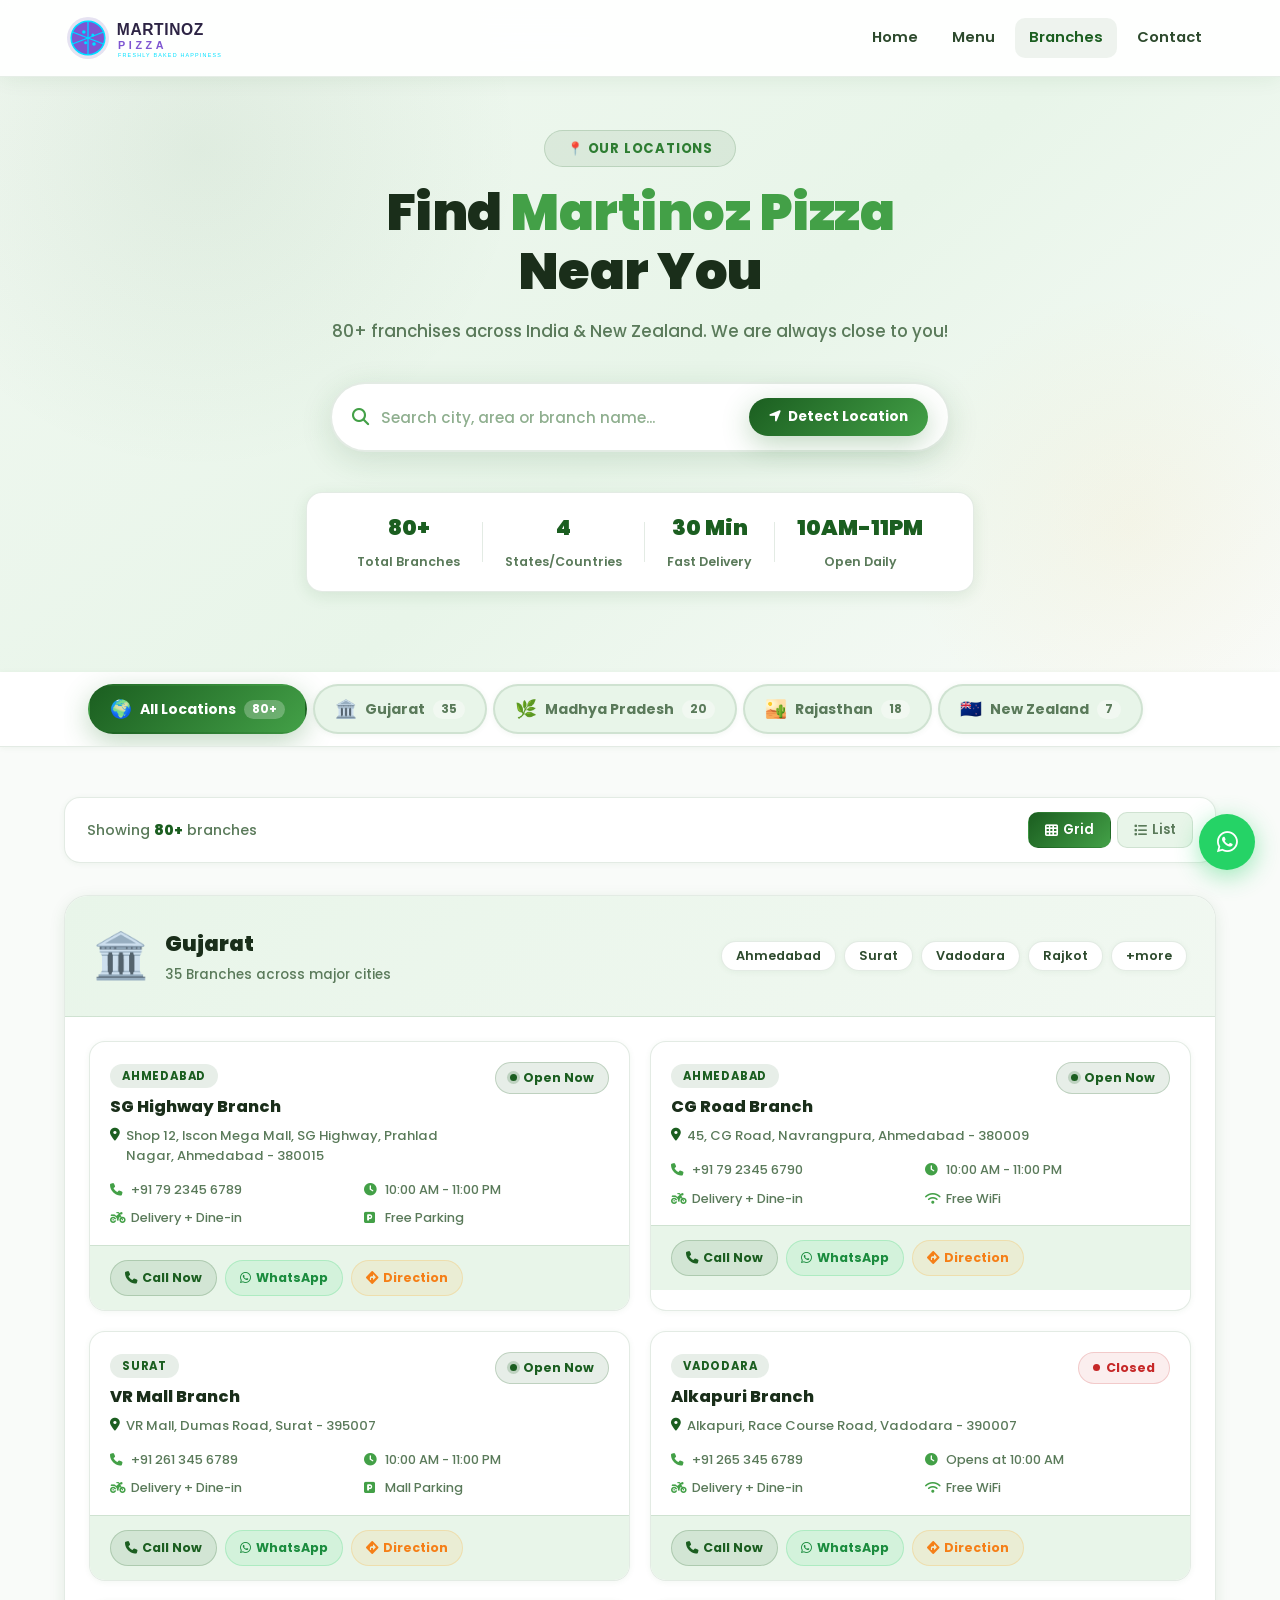
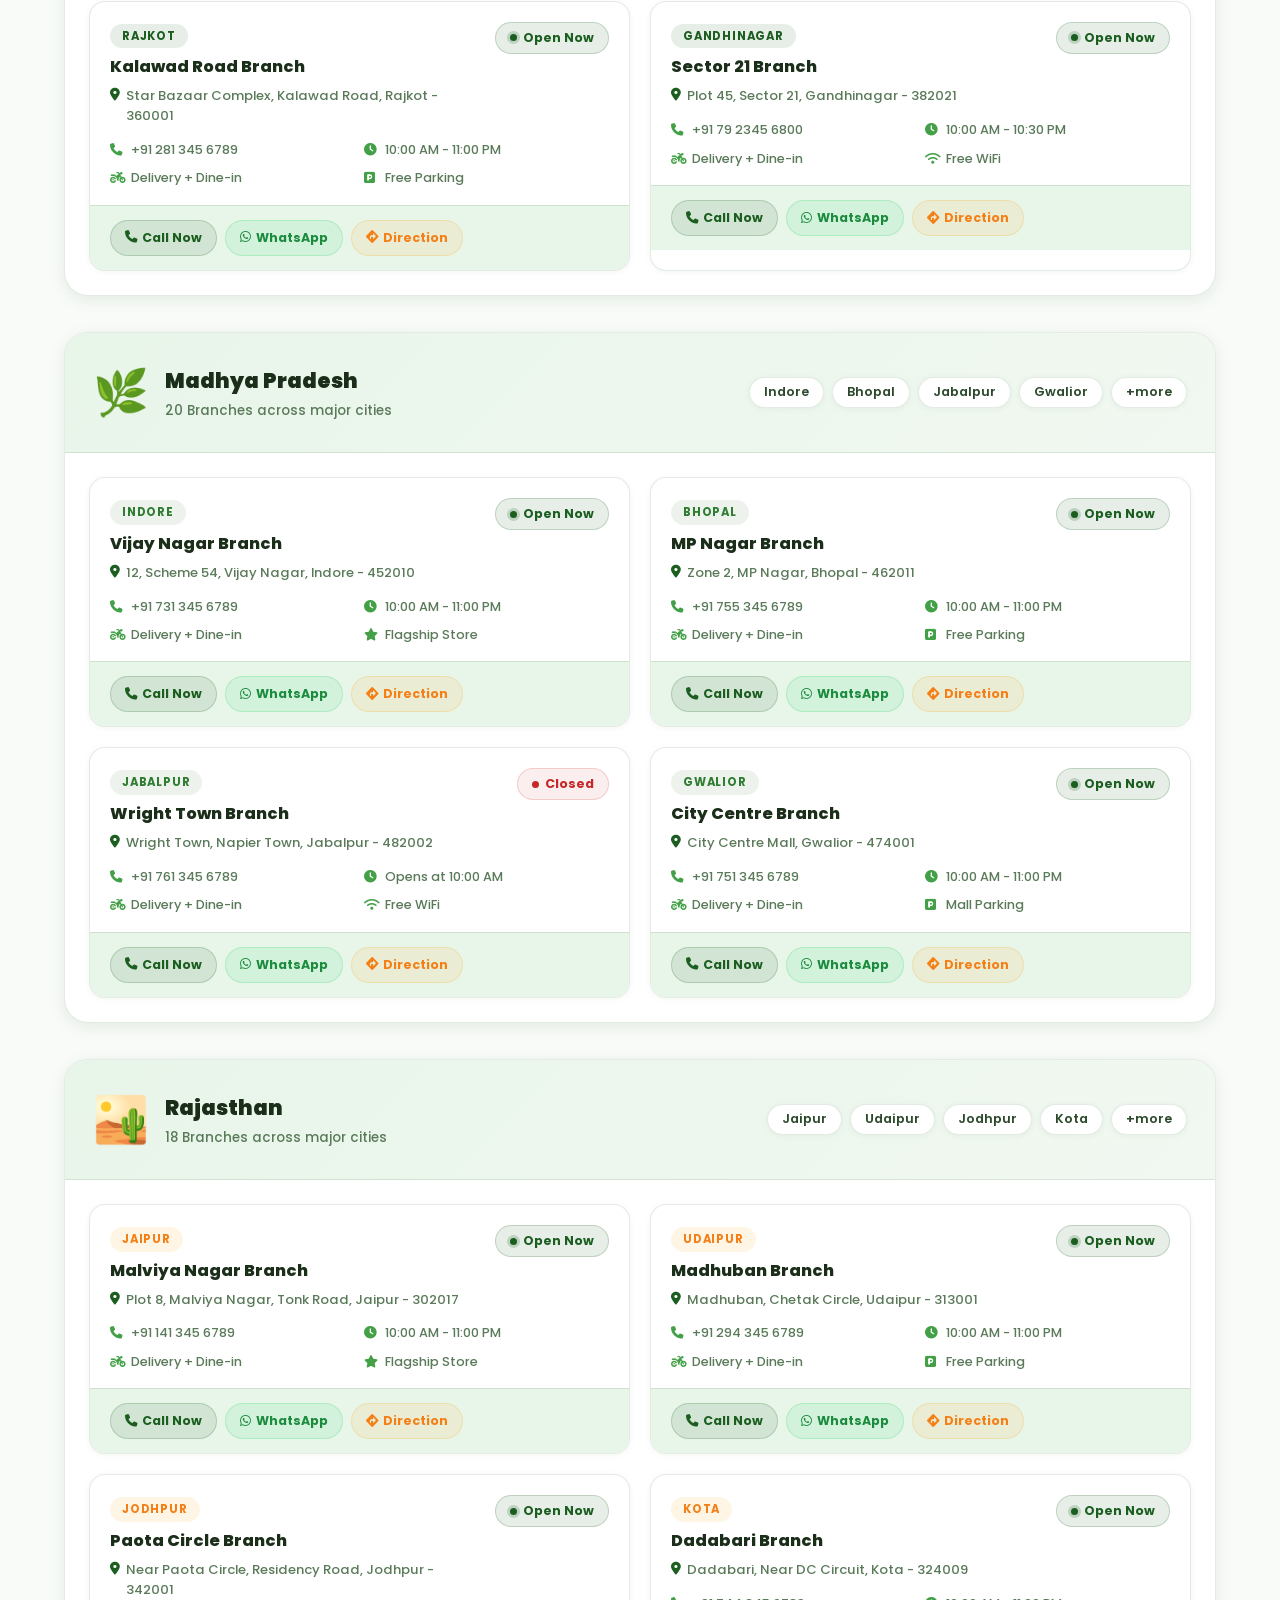
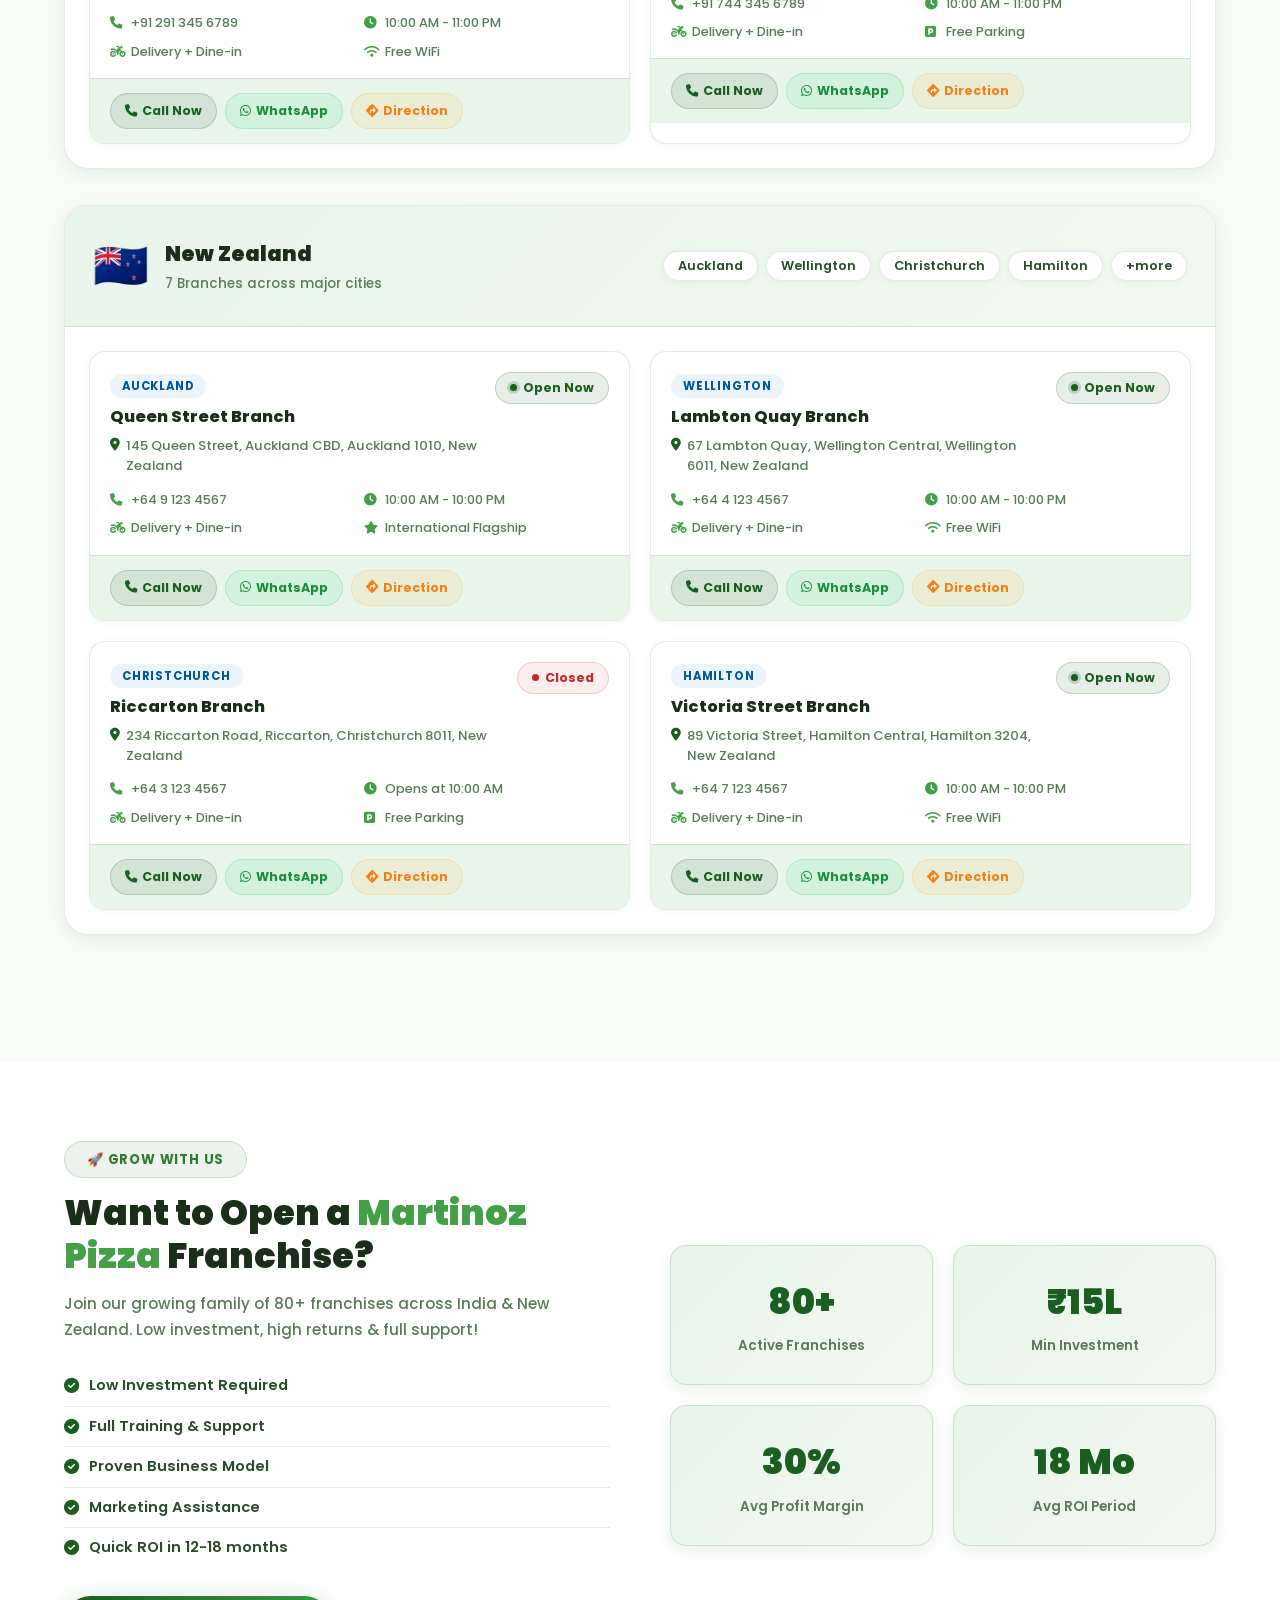
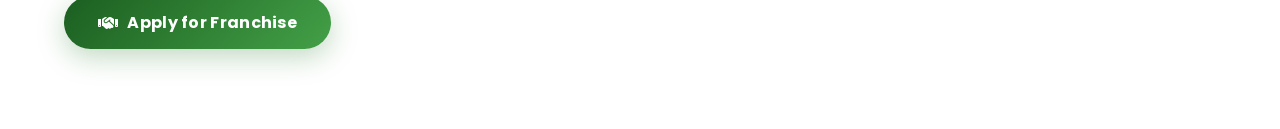
==== commit 86af2239: "order remove" ====
--- a/branches.html
+++ b/branches.html
@@ -92,12 +92,6 @@
             <li><a href="menu.html">Menu</a></li>
             <li><a href="branches.html" class="active">Branches</a></li>
             <li><a href="contact.html">Contact</a></li>
-            <li>
-                <a href="menu.html" class="btn-order">
-                    <i class="fas fa-shopping-cart"></i>
-                    Order Now
-                </a>
-            </li>
         </ul>
 
         <!-- HAMBURGER -->
@@ -302,9 +296,7 @@
                            target="_blank" class="bcf-btn direction">
                             <i class="fas fa-directions"></i> Direction
                         </a>
-                        <a href="menu.html" class="bcf-btn order">
-                            <i class="fas fa-shopping-cart"></i> Order
-                        </a>
+                          
                     </div>
                 </div>
 
@@ -358,9 +350,7 @@
                            target="_blank" class="bcf-btn direction">
                             <i class="fas fa-directions"></i> Direction
                         </a>
-                        <a href="menu.html" class="bcf-btn order">
-                            <i class="fas fa-shopping-cart"></i> Order
-                        </a>
+                          
                     </div>
                 </div>
 
@@ -414,9 +404,7 @@
                            target="_blank" class="bcf-btn direction">
                             <i class="fas fa-directions"></i> Direction
                         </a>
-                        <a href="menu.html" class="bcf-btn order">
-                            <i class="fas fa-shopping-cart"></i> Order
-                        </a>
+                          
                     </div>
                 </div>
 
@@ -470,9 +458,7 @@
                            target="_blank" class="bcf-btn direction">
                             <i class="fas fa-directions"></i> Direction
                         </a>
-                        <a href="menu.html" class="bcf-btn order">
-                            <i class="fas fa-shopping-cart"></i> Order
-                        </a>
+                          
                     </div>
                 </div>
 
@@ -526,9 +512,7 @@
                            target="_blank" class="bcf-btn direction">
                             <i class="fas fa-directions"></i> Direction
                         </a>
-                        <a href="menu.html" class="bcf-btn order">
-                            <i class="fas fa-shopping-cart"></i> Order
-                        </a>
+                          
                     </div>
                 </div>
 
@@ -582,9 +566,7 @@
                            target="_blank" class="bcf-btn direction">
                             <i class="fas fa-directions"></i> Direction
                         </a>
-                        <a href="menu.html" class="bcf-btn order">
-                            <i class="fas fa-shopping-cart"></i> Order
-                        </a>
+                          
                     </div>
                 </div>
 
@@ -662,9 +644,7 @@
                            target="_blank" class="bcf-btn direction">
                             <i class="fas fa-directions"></i> Direction
                         </a>
-                        <a href="menu.html" class="bcf-btn order">
-                            <i class="fas fa-shopping-cart"></i> Order
-                        </a>
+                          
                     </div>
                 </div>
 
@@ -718,9 +698,7 @@
                            target="_blank" class="bcf-btn direction">
                             <i class="fas fa-directions"></i> Direction
                         </a>
-                        <a href="menu.html" class="bcf-btn order">
-                            <i class="fas fa-shopping-cart"></i> Order
-                        </a>
+                          
                     </div>
                 </div>
 
@@ -774,9 +752,7 @@
                            target="_blank" class="bcf-btn direction">
                             <i class="fas fa-directions"></i> Direction
                         </a>
-                        <a href="menu.html" class="bcf-btn order">
-                            <i class="fas fa-shopping-cart"></i> Order
-                        </a>
+                          
                     </div>
                 </div>
 
@@ -829,9 +805,7 @@
                            target="_blank" class="bcf-btn direction">
                             <i class="fas fa-directions"></i> Direction
                         </a>
-                        <a href="menu.html" class="bcf-btn order">
-                            <i class="fas fa-shopping-cart"></i> Order
-                        </a>
+                          
                     </div>
                 </div>
 
@@ -909,9 +883,7 @@
                            target="_blank" class="bcf-btn direction">
                             <i class="fas fa-directions"></i> Direction
                         </a>
-                        <a href="menu.html" class="bcf-btn order">
-                            <i class="fas fa-shopping-cart"></i> Order
-                        </a>
+                          
                     </div>
                 </div>
 
@@ -965,9 +937,7 @@
                            target="_blank" class="bcf-btn direction">
                             <i class="fas fa-directions"></i> Direction
                         </a>
-                        <a href="menu.html" class="bcf-btn order">
-                            <i class="fas fa-shopping-cart"></i> Order
-                        </a>
+                          
                     </div>
                 </div>
 
@@ -1021,9 +991,7 @@
                            target="_blank" class="bcf-btn direction">
                             <i class="fas fa-directions"></i> Direction
                         </a>
-                        <a href="menu.html" class="bcf-btn order">
-                            <i class="fas fa-shopping-cart"></i> Order
-                        </a>
+                          
                     </div>
                 </div>
 
@@ -1077,9 +1045,7 @@
                            target="_blank" class="bcf-btn direction">
                             <i class="fas fa-directions"></i> Direction
                         </a>
-                        <a href="menu.html" class="bcf-btn order">
-                            <i class="fas fa-shopping-cart"></i> Order
-                        </a>
+                          
                     </div>
                 </div>
 
@@ -1157,9 +1123,7 @@
                            target="_blank" class="bcf-btn direction">
                             <i class="fas fa-directions"></i> Direction
                         </a>
-                        <a href="menu.html" class="bcf-btn order">
-                            <i class="fas fa-shopping-cart"></i> Order
-                        </a>
+                          
                     </div>
                 </div>
 
@@ -1213,9 +1177,7 @@
                            target="_blank" class="bcf-btn direction">
                             <i class="fas fa-directions"></i> Direction
                         </a>
-                        <a href="menu.html" class="bcf-btn order">
-                            <i class="fas fa-shopping-cart"></i> Order
-                        </a>
+                          
                     </div>
                 </div>
 
@@ -1269,9 +1231,7 @@
                            target="_blank" class="bcf-btn direction">
                             <i class="fas fa-directions"></i> Direction
                         </a>
-                        <a href="menu.html" class="bcf-btn order">
-                            <i class="fas fa-shopping-cart"></i> Order
-                        </a>
+                          
                     </div>
                 </div>
 
@@ -1325,9 +1285,7 @@
                            target="_blank" class="bcf-btn direction">
                             <i class="fas fa-directions"></i> Direction
                         </a>
-                        <a href="menu.html" class="bcf-btn order">
-                            <i class="fas fa-shopping-cart"></i> Order
-                        </a>
+                          
                     </div>
                 </div>
 
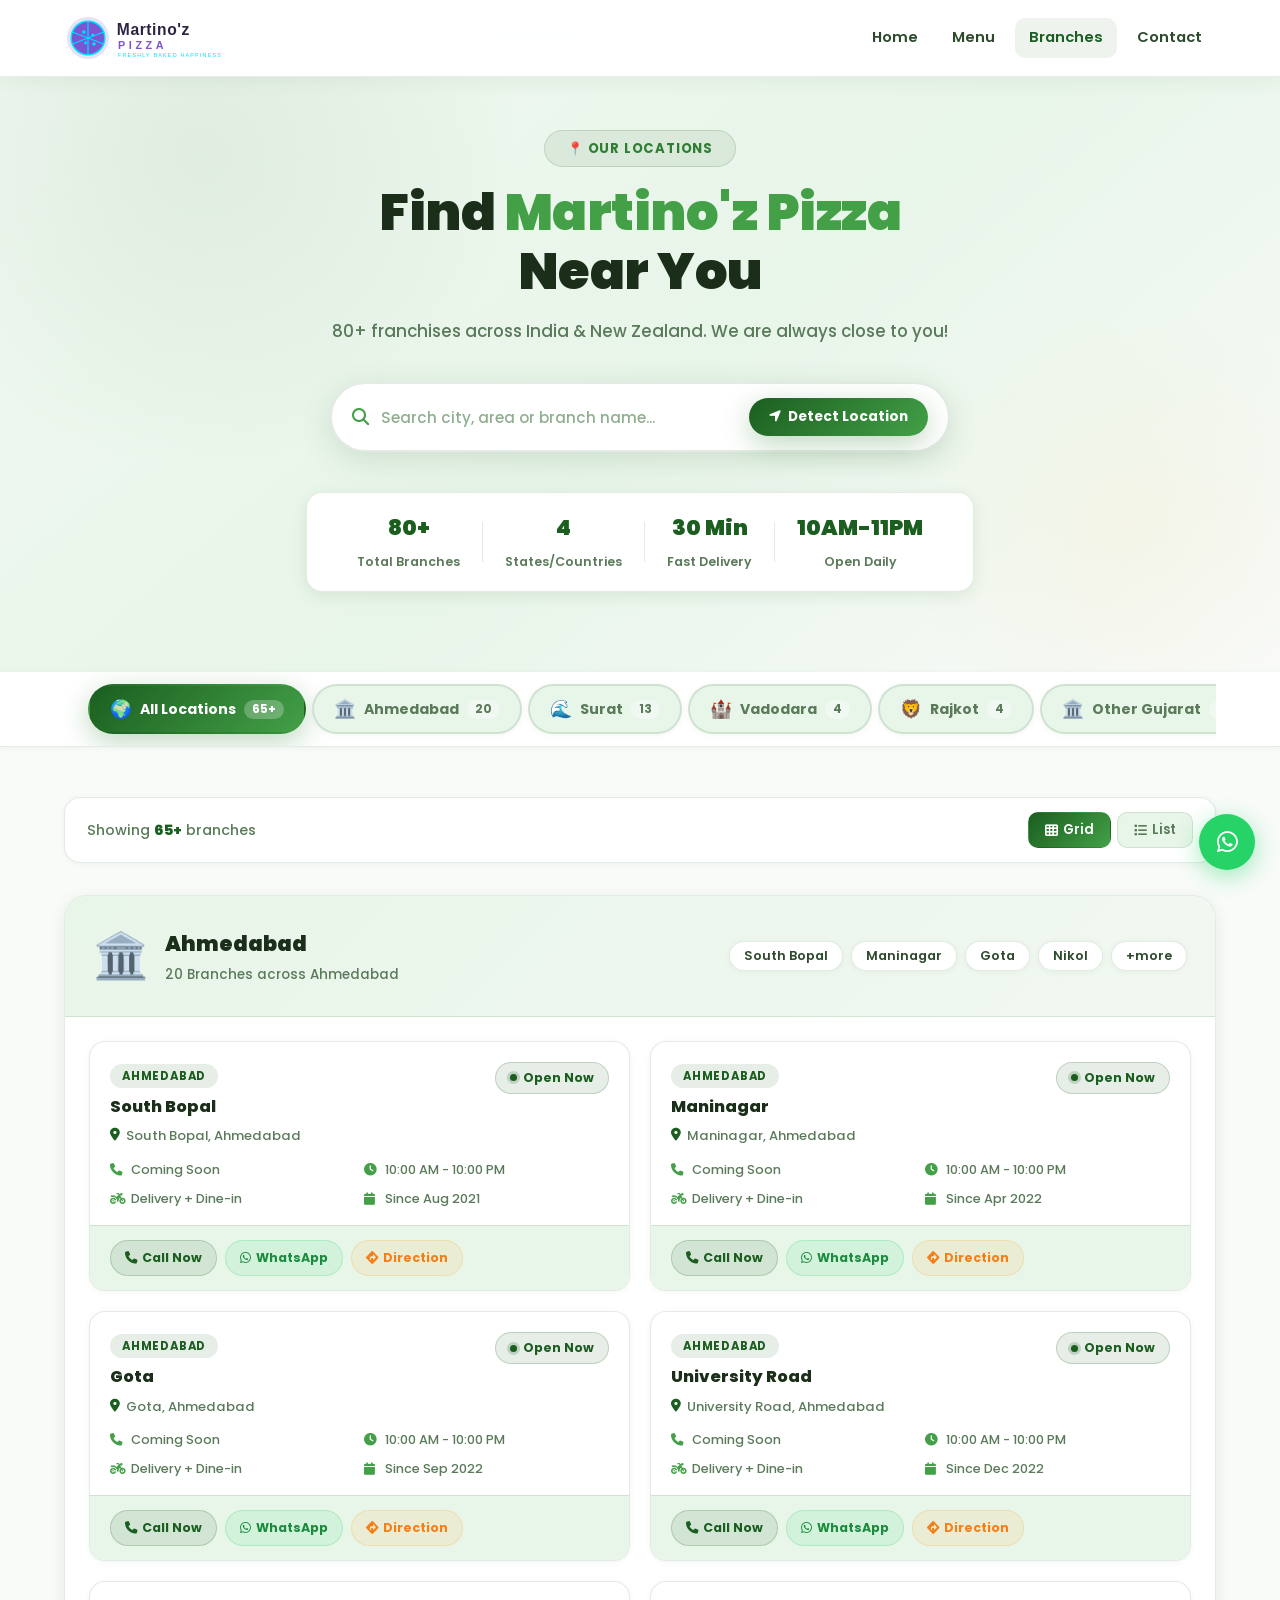
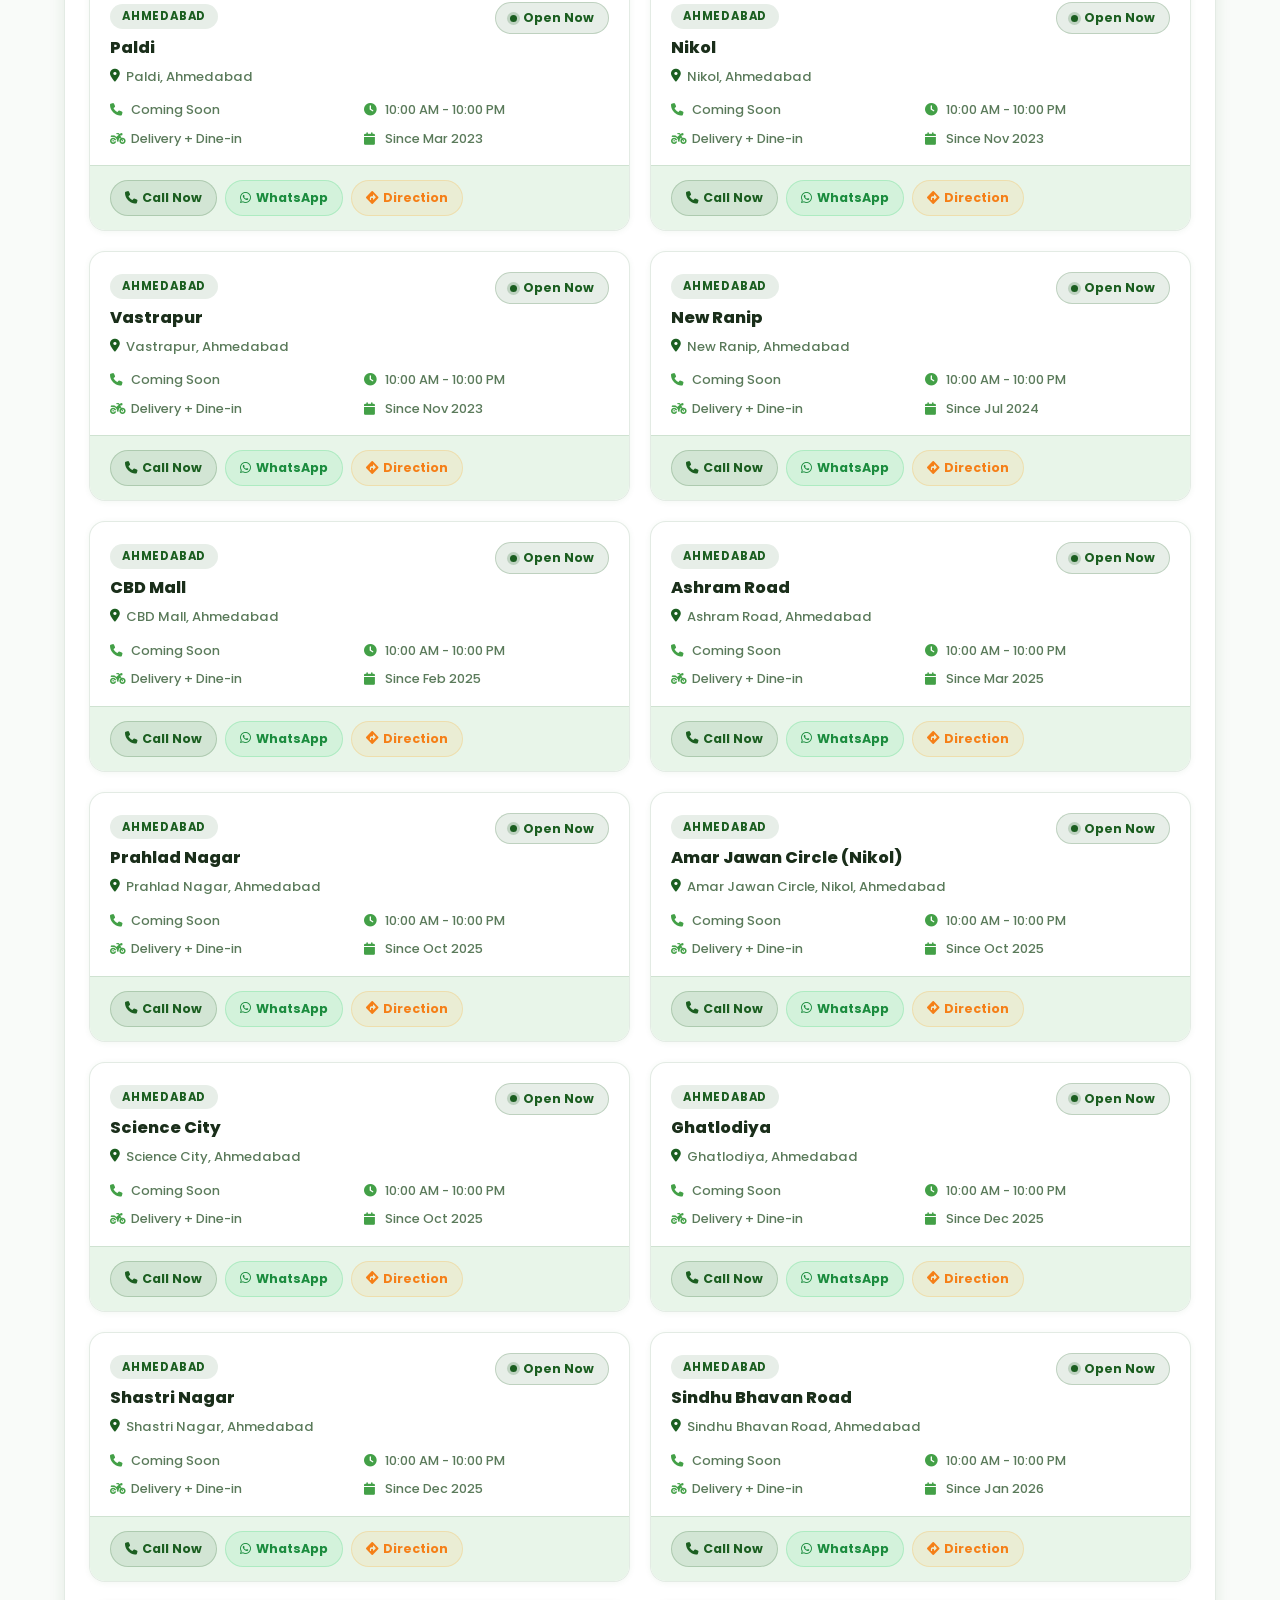
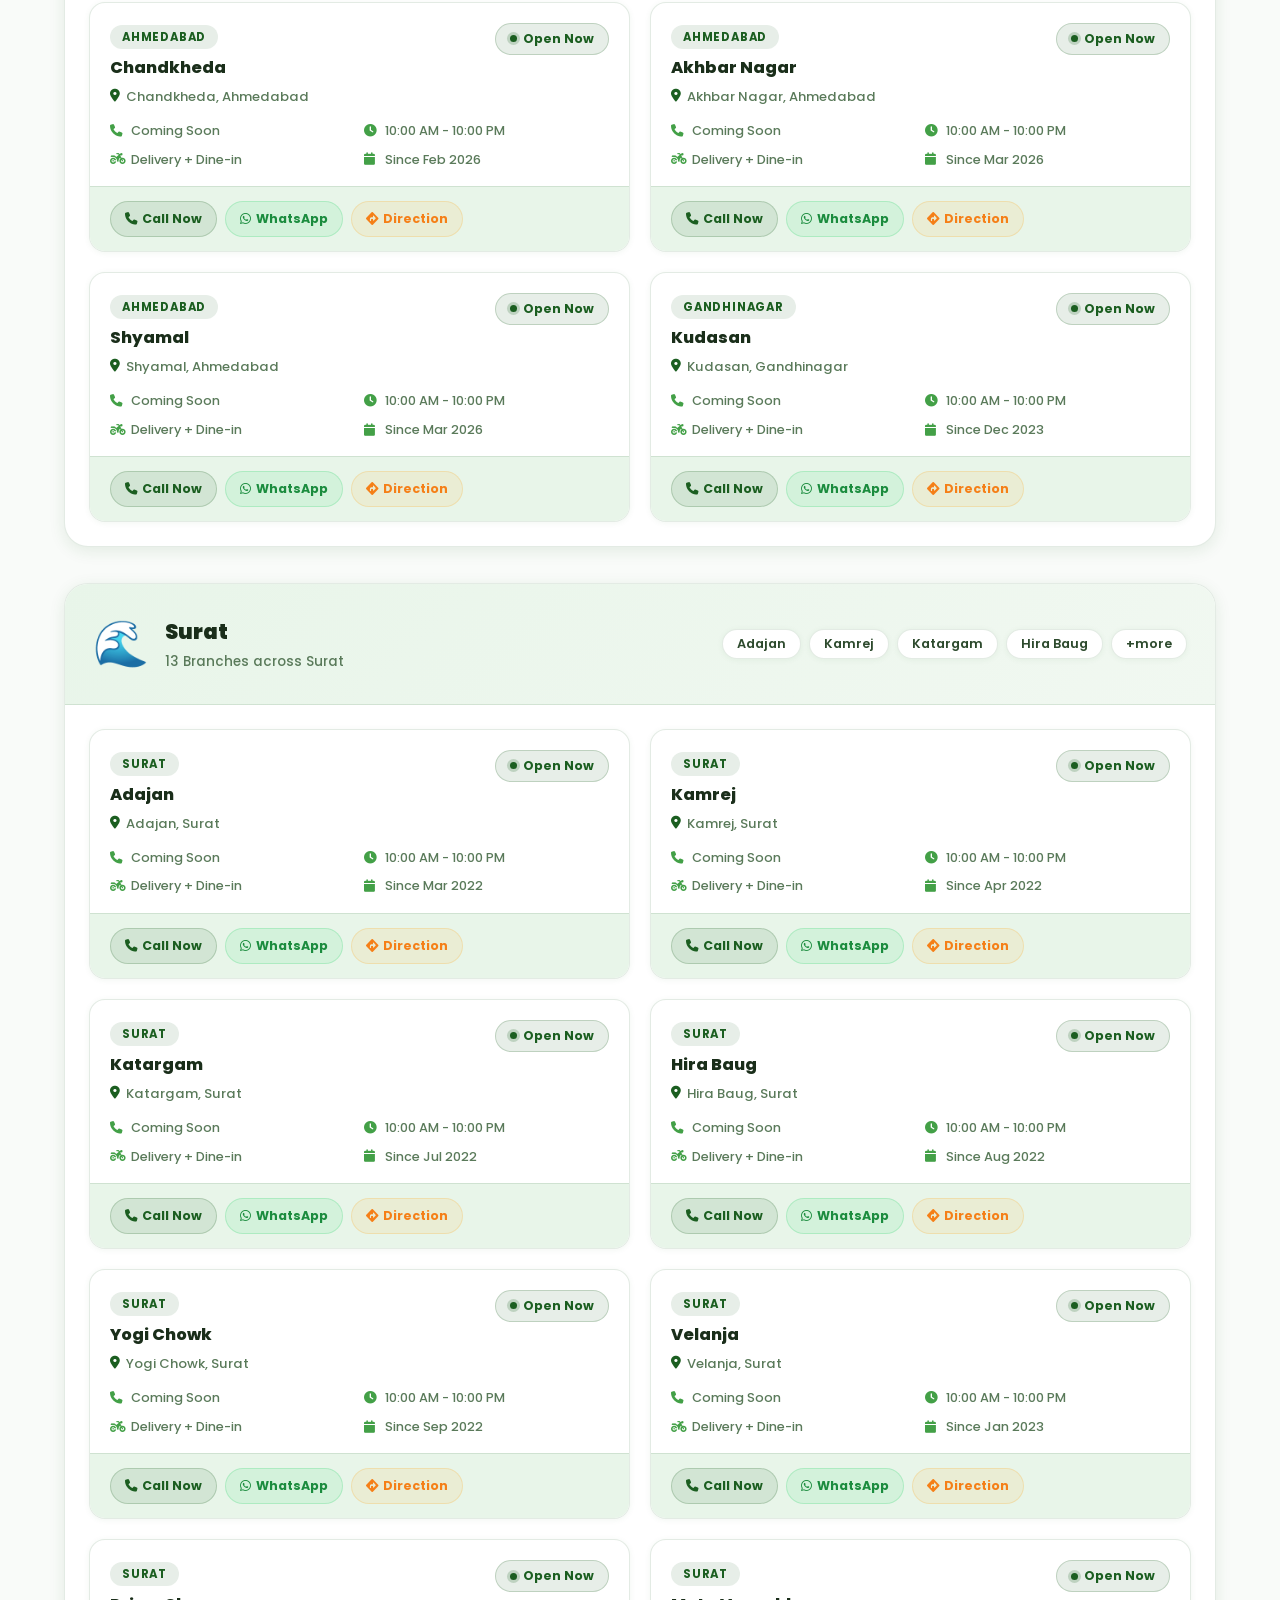
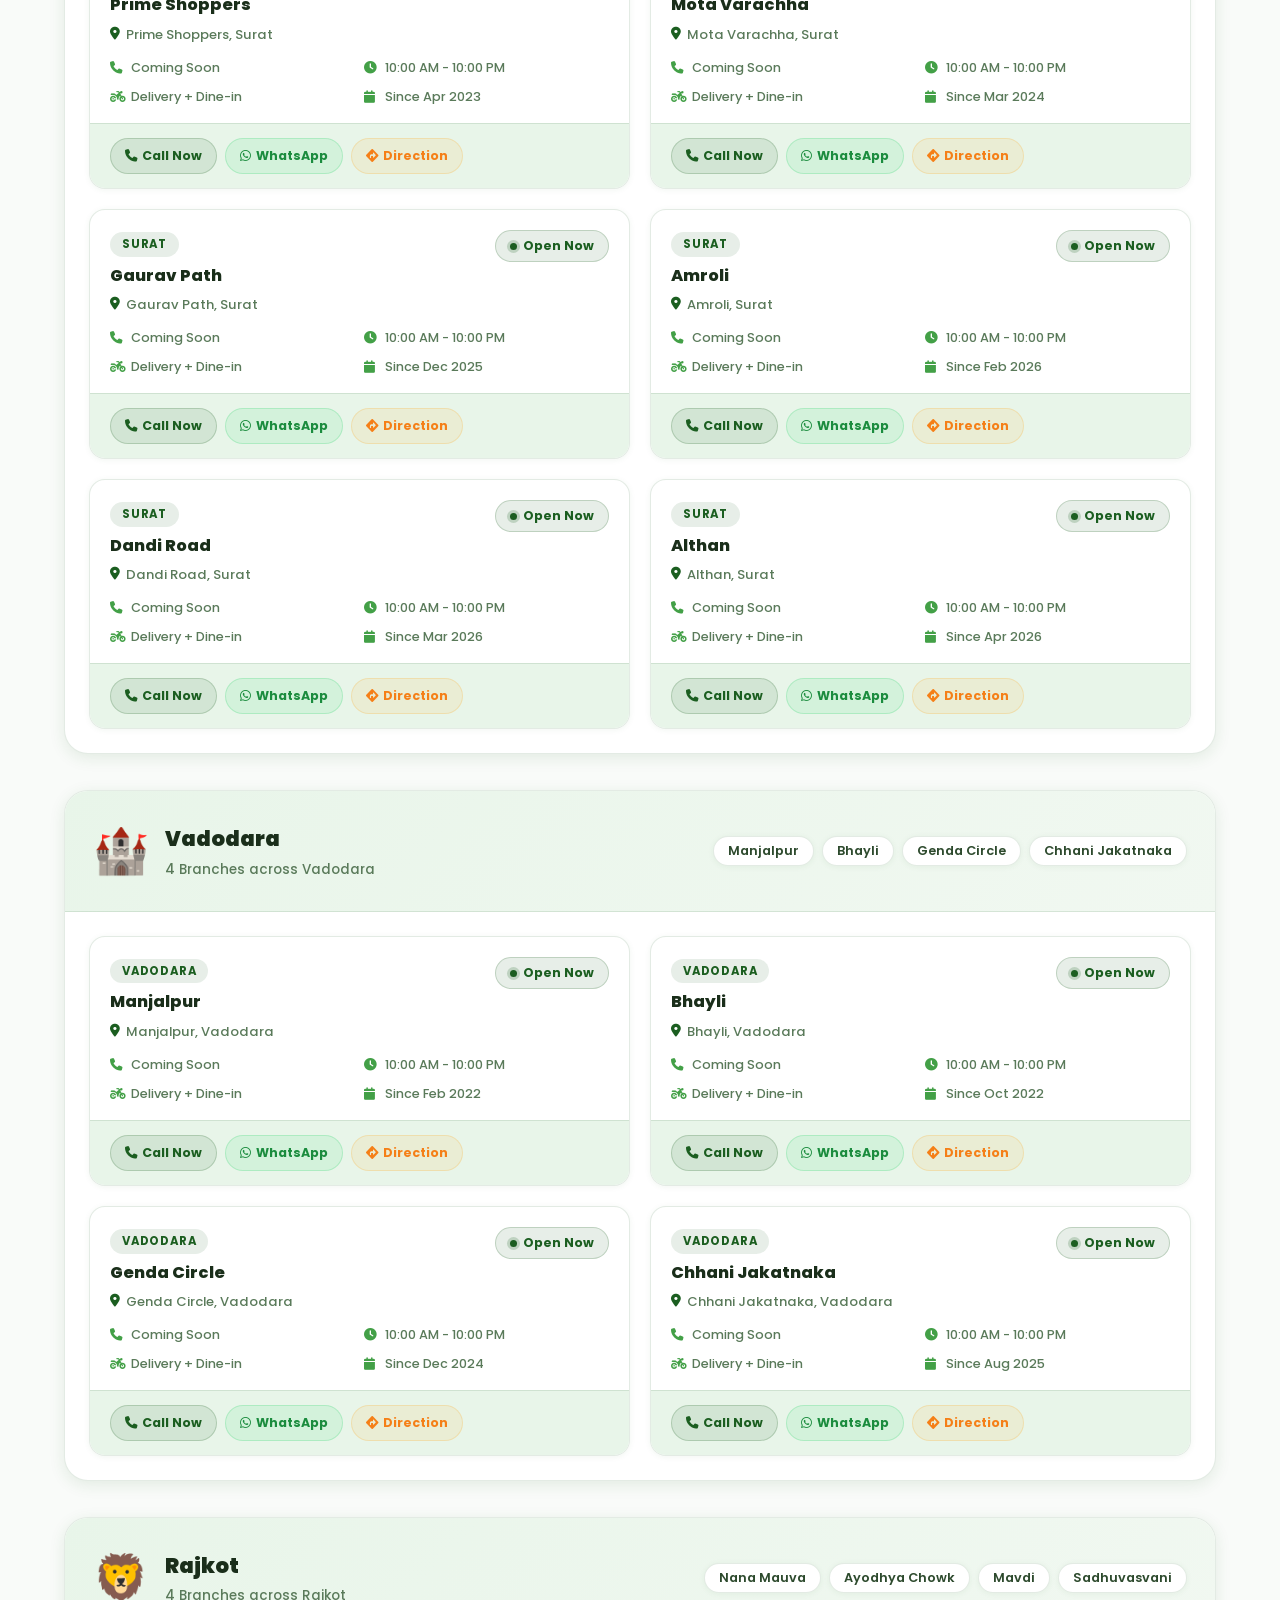
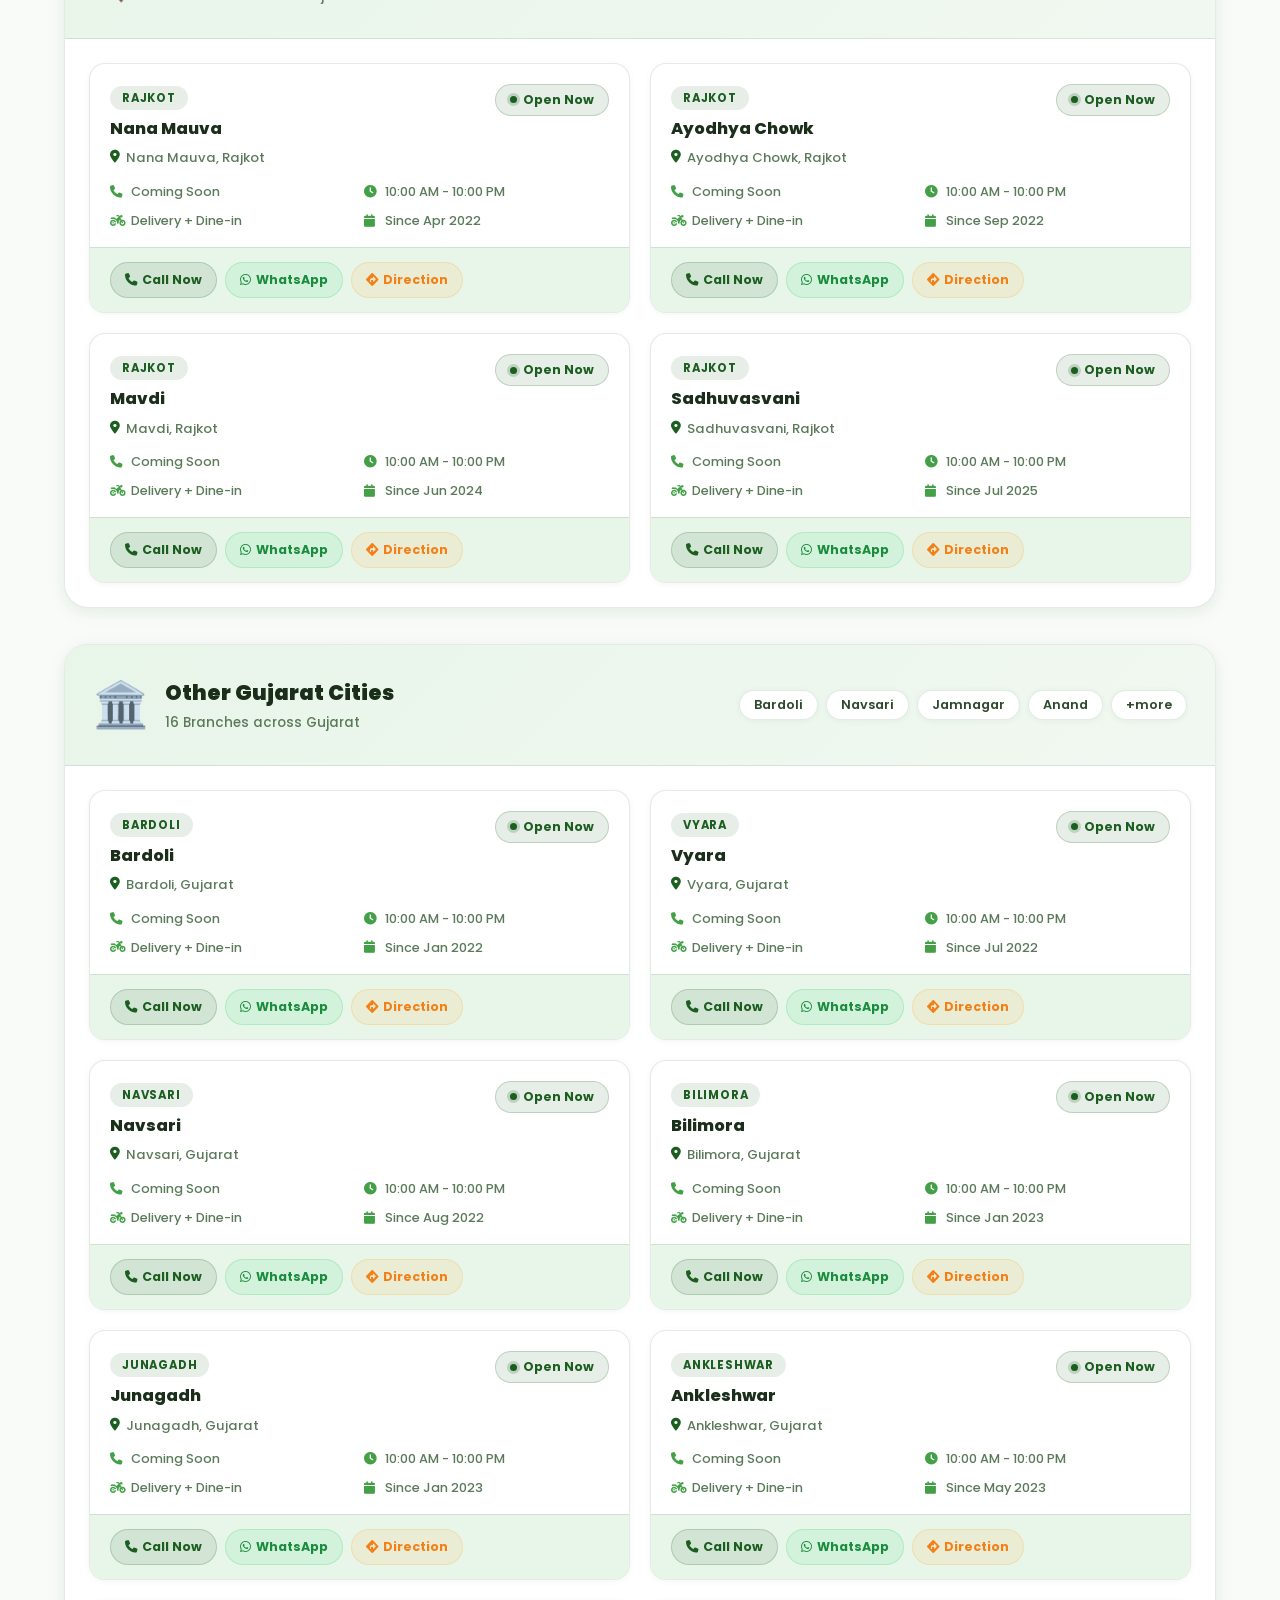
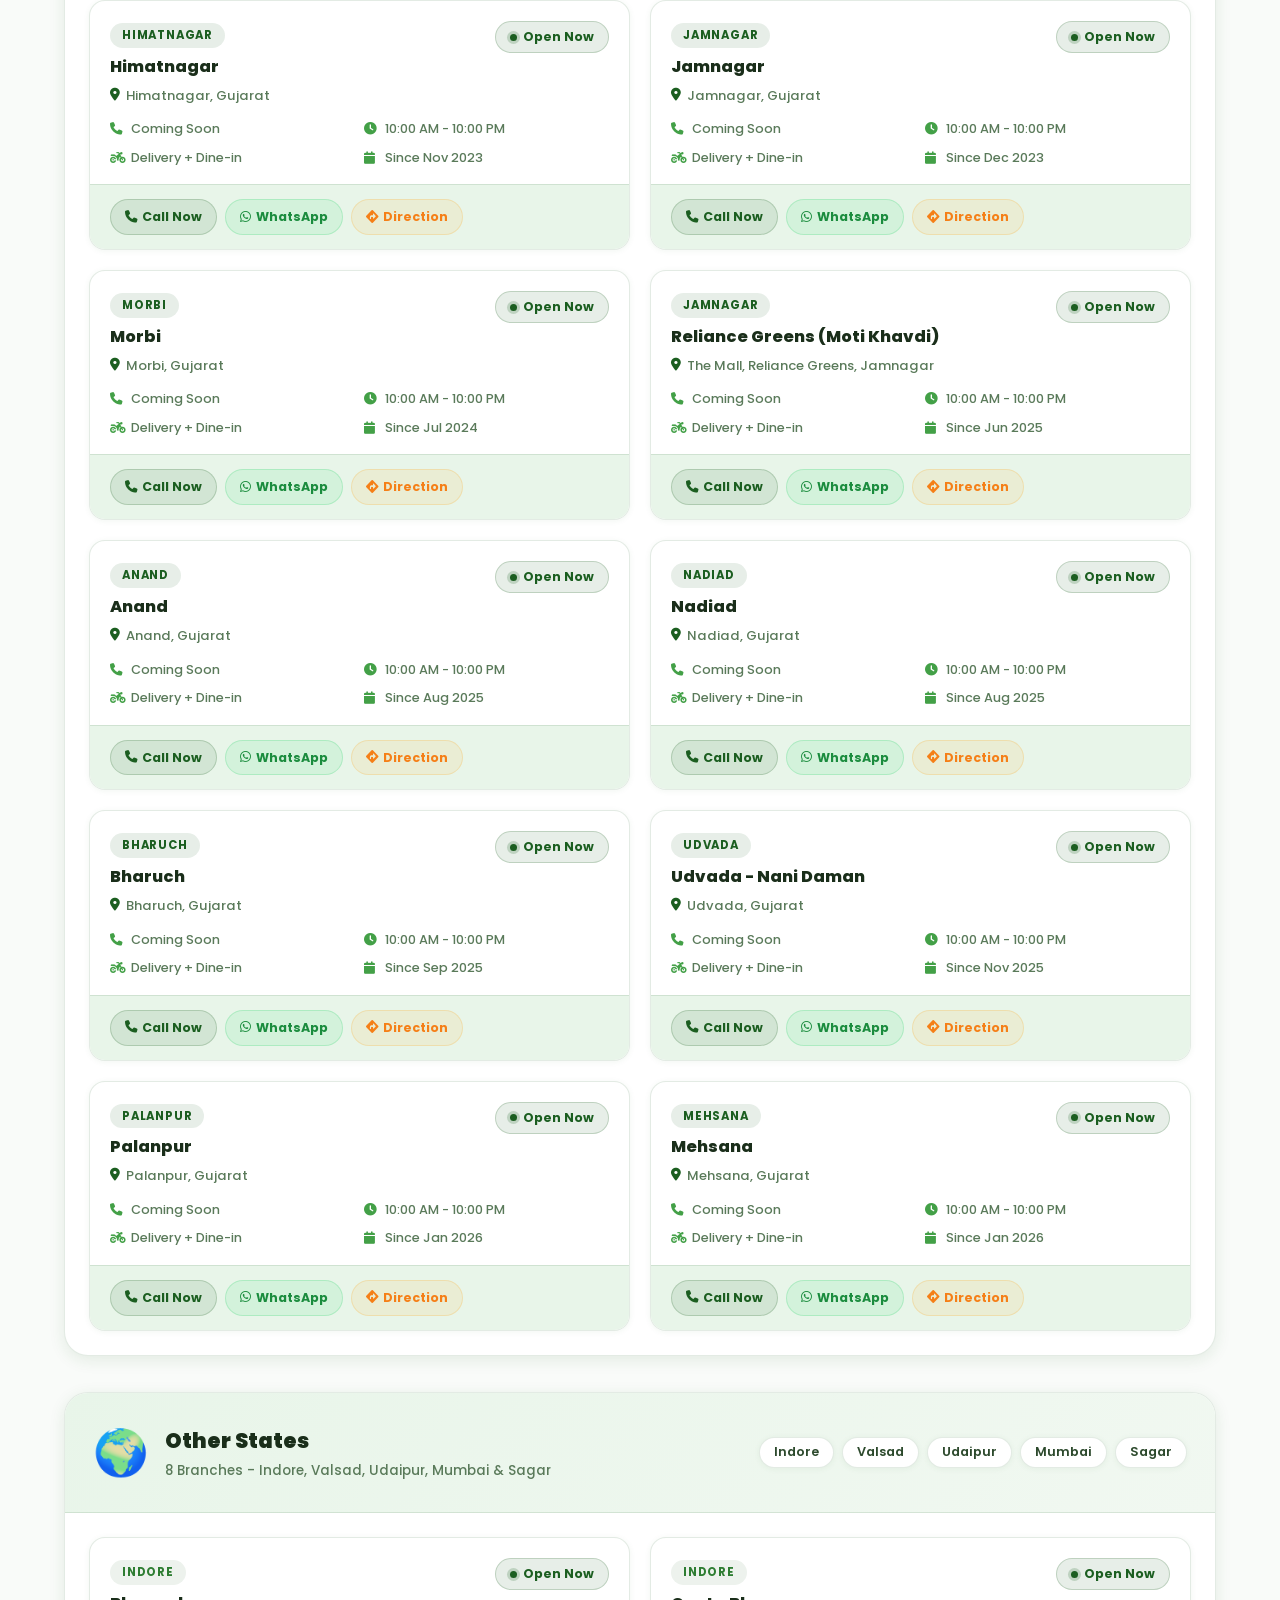
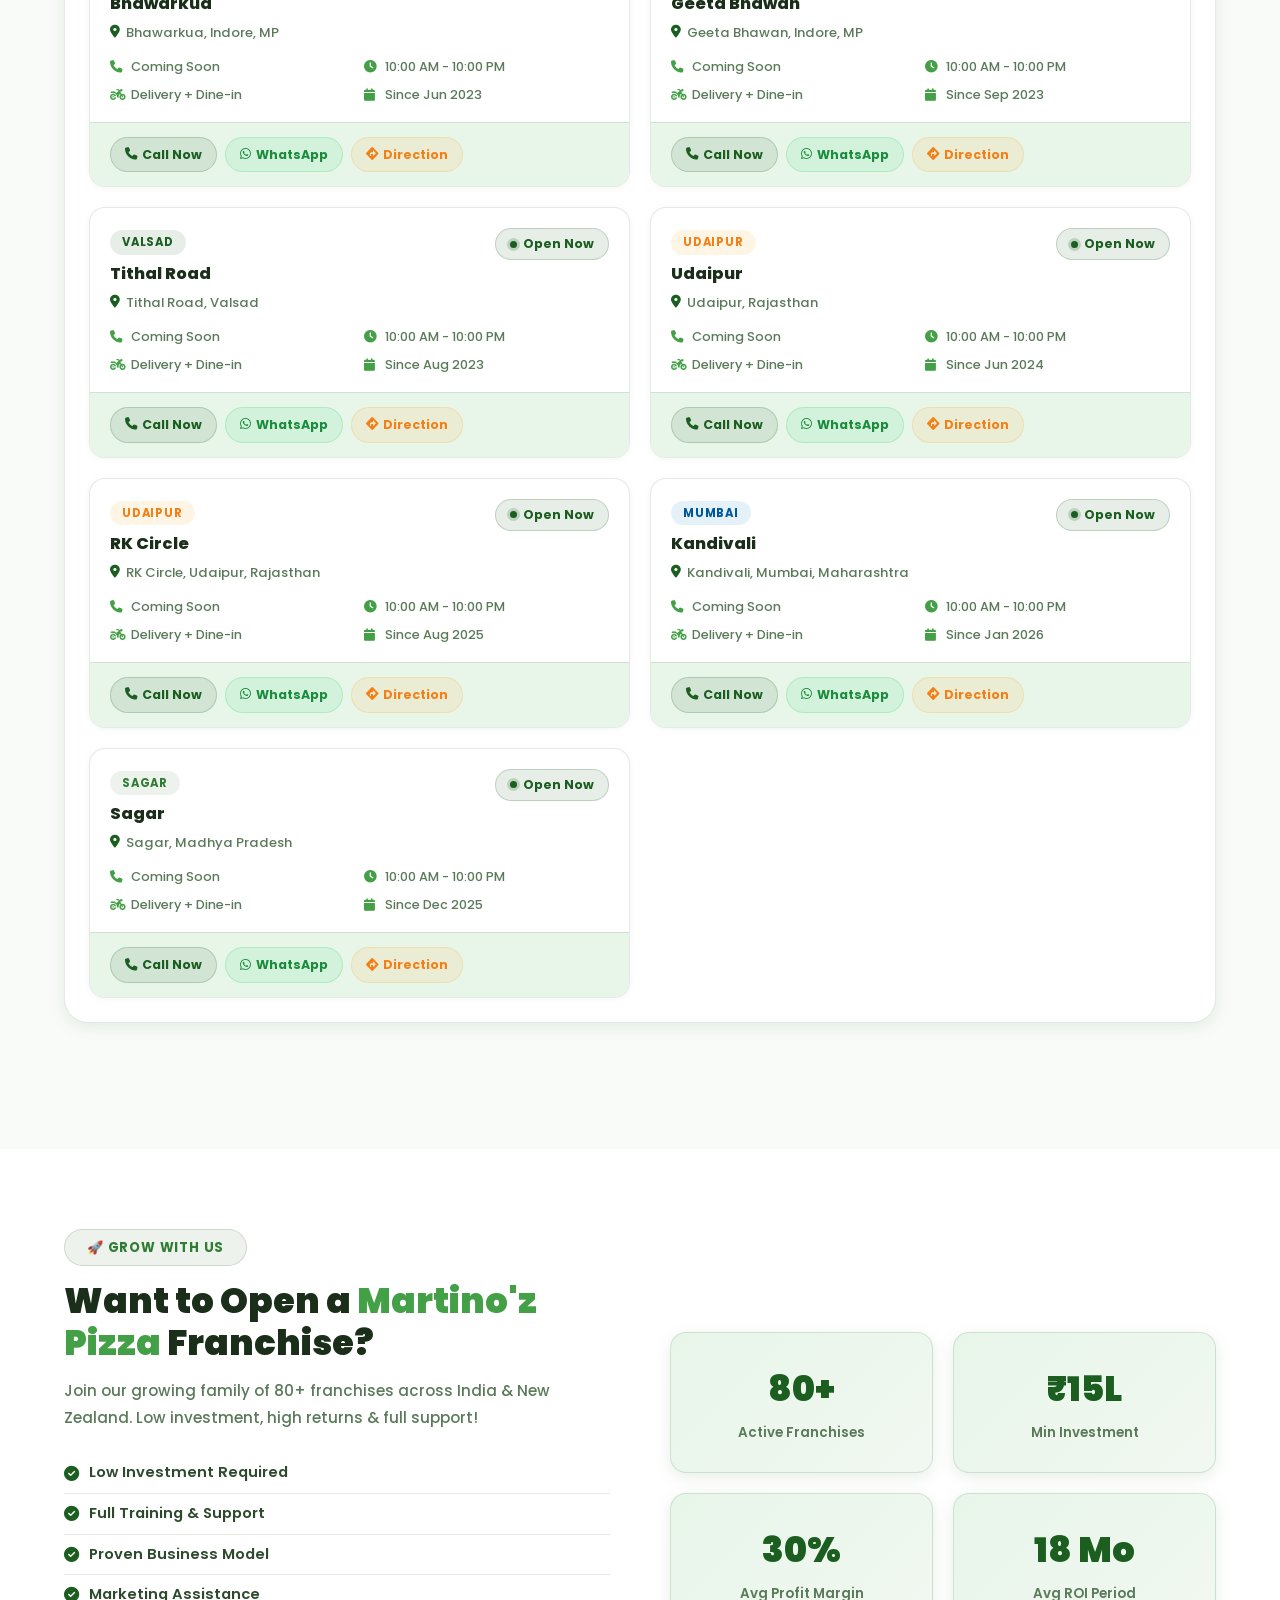
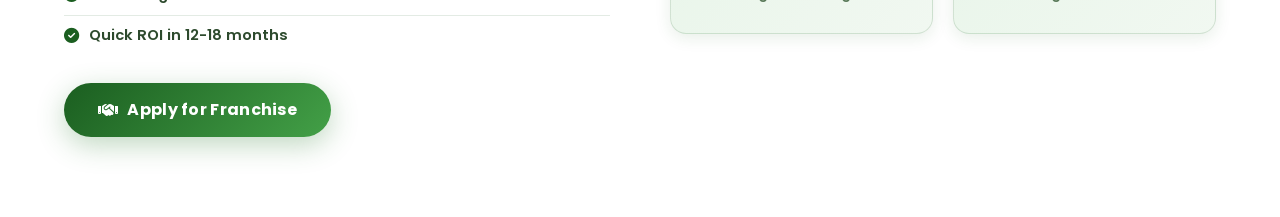
==== commit 59fc7e92: "animation stop" ====
--- a/branches.html
+++ b/branches.html
@@ -3,8 +3,8 @@
 <head>
     <meta charset="UTF-8">
     <meta name="viewport" content="width=device-width, initial-scale=1.0">
-    <meta name="description" content="Find Martinoz Pizza near you - 80+ branches across Gujarat, MP, Rajasthan & New Zealand">
-    <title>Our Branches - Martinoz Pizza</title>
+    <meta name="description" content="Find Martino'z Pizza near you - 80+ branches across Gujarat, MP, Rajasthan & New Zealand">
+    <title>Our Branches - Martino'z Pizza</title>
 
     <!-- CSS -->
     <link rel="stylesheet" href="css/style.css">
@@ -16,8 +16,8 @@
     <link rel="icon" href="data:image/svg+xml,<svg xmlns='http://www.w3.org/2000/svg' viewBox='0 0 100 100'><text y='.9em' font-size='90'>🍕</text></svg>">
 
     <!-- OG META -->
-    <meta property="og:title" content="Martinoz Pizza - Our Branches">
-    <meta property="og:description" content="Find 80+ Martinoz Pizza branches near you!">
+    <meta property="og:title" content="Martino'z Pizza - Our Branches">
+    <meta property="og:description" content="Find 80+ Martino'z Pizza branches near you!">
     <meta property="og:image" content="images/logo.png">
     <meta property="og:type" content="website">
 </head>
@@ -74,7 +74,7 @@
                 <text x="88" y="35"
                       font-family="Arial Black, sans-serif"
                       font-size="26" font-weight="900"
-                      fill="#1A2E1A" letter-spacing="1">MARTINOZ</text>
+                      fill="#1A2E1A" letter-spacing="1">Martino'z</text>
                 <text x="90" y="58"
                       font-family="Arial Black, sans-serif"
                       font-size="18" font-weight="900"
@@ -110,7 +110,7 @@
 
             <span class="section-tag">📍 Our Locations</span>
 
-            <h1>Find <span class="highlight">Martinoz Pizza</span>
+            <h1>Find <span class="highlight">Martino'z Pizza</span>
                 <br>Near You</h1>
 
             <p>80+ franchises across India & New Zealand.
@@ -168,35 +168,49 @@
                     onclick="filterRegion('all', this)">
                 <span class="rtab-icon">🌍</span>
                 <span class="rtab-text">All Locations</span>
-                <span class="rtab-count">80+</span>
+                <span class="rtab-count">65+</span>
             </button>
             <button class="region-tab"
-                    data-region="gujarat"
-                    onclick="filterRegion('gujarat', this)">
+                    data-region="ahmedabad"
+                    onclick="filterRegion('ahmedabad', this)">
                 <span class="rtab-icon">🏛️</span>
-                <span class="rtab-text">Gujarat</span>
-                <span class="rtab-count">35</span>
-            </button>
-            <button class="region-tab"
-                    data-region="mp"
-                    onclick="filterRegion('mp', this)">
-                <span class="rtab-icon">🌿</span>
-                <span class="rtab-text">Madhya Pradesh</span>
+                <span class="rtab-text">Ahmedabad</span>
                 <span class="rtab-count">20</span>
             </button>
             <button class="region-tab"
-                    data-region="rajasthan"
-                    onclick="filterRegion('rajasthan', this)">
-                <span class="rtab-icon">🏜️</span>
-                <span class="rtab-text">Rajasthan</span>
-                <span class="rtab-count">18</span>
+                    data-region="surat"
+                    onclick="filterRegion('surat', this)">
+                <span class="rtab-icon">🌊</span>
+                <span class="rtab-text">Surat</span>
+                <span class="rtab-count">13</span>
             </button>
             <button class="region-tab"
-                    data-region="nz"
-                    onclick="filterRegion('nz', this)">
-                <span class="rtab-icon">🇳🇿</span>
-                <span class="rtab-text">New Zealand</span>
-                <span class="rtab-count">7</span>
+                    data-region="vadodara"
+                    onclick="filterRegion('vadodara', this)">
+                <span class="rtab-icon">🏰</span>
+                <span class="rtab-text">Vadodara</span>
+                <span class="rtab-count">4</span>
+            </button>
+            <button class="region-tab"
+                    data-region="rajkot"
+                    onclick="filterRegion('rajkot', this)">
+                <span class="rtab-icon">🦁</span>
+                <span class="rtab-text">Rajkot</span>
+                <span class="rtab-count">4</span>
+            </button>
+            <button class="region-tab"
+                    data-region="other-gujarat"
+                    onclick="filterRegion('other-gujarat', this)">
+                <span class="rtab-icon">🏛️</span>
+                <span class="rtab-text">Other Gujarat</span>
+                <span class="rtab-count">16</span>
+            </button>
+            <button class="region-tab"
+                    data-region="other"
+                    onclick="filterRegion('other', this)">
+                <span class="rtab-icon">🌍</span>
+                <span class="rtab-text">Other States</span>
+                <span class="rtab-count">8</span>
             </button>
         </div>
     </div>
@@ -209,7 +223,7 @@
         <!-- RESULT BAR -->
         <div class="result-bar">
             <p id="resultCount">
-                Showing <strong>80+</strong> branches
+                Showing <strong>65+</strong> branches
             </p>
             <div class="view-toggle">
                 <button class="vt-btn active"
@@ -225,40 +239,38 @@
             </div>
         </div>
 
-        <!-- ===== GUJARAT ===== -->
-        <div class="state-section" id="section-gujarat" data-region="gujarat">
+        <!-- ===== AHMEDABAD ===== -->
+        <div class="state-section" id="section-ahmedabad" data-region="ahmedabad">
             <div class="state-header">
                 <div class="state-title">
                     <span class="state-flag">🏛️</span>
                     <div>
-                        <h2>Gujarat</h2>
-                        <p>35 Branches across major cities</p>
+                        <h2>Ahmedabad</h2>
+                        <p>20 Branches across Ahmedabad</p>
                     </div>
                 </div>
                 <div class="state-cities">
-                    <span>Ahmedabad</span>
-                    <span>Surat</span>
-                    <span>Vadodara</span>
-                    <span>Rajkot</span>
+                    <span>South Bopal</span>
+                    <span>Maninagar</span>
+                    <span>Gota</span>
+                    <span>Nikol</span>
                     <span>+more</span>
                 </div>
             </div>
-
-            <div class="branches-grid" id="gujarat-grid">
-
-                <!-- Ahmedabad 1 -->
+            <div class="branches-grid">
+
+                <!-- 1. South Bopal -->
                 <div class="branch-card-full"
-                     data-region="gujarat"
+                     data-region="ahmedabad"
                      data-city="ahmedabad"
-                     data-name="Martinoz Pizza Ahmedabad SG Highway">
+                     data-name="Martinoz Pizza South Bopal Ahmedabad">
                     <div class="bcf-top">
                         <div class="bcf-info">
                             <div class="bcf-city-tag">Ahmedabad</div>
-                            <h3>SG Highway Branch</h3>
+                            <h3>South Bopal</h3>
                             <p class="bcf-address">
                                 <i class="fas fa-map-marker-alt"></i>
-                                Shop 12, Iscon Mega Mall, SG Highway,
-                                Prahlad Nagar, Ahmedabad - 380015
+                                South Bopal, Ahmedabad
                             </p>
                         </div>
                         <div class="bcf-status open">
@@ -269,50 +281,48 @@
                     <div class="bcf-details">
                         <div class="bcf-detail-item">
                             <i class="fas fa-phone"></i>
-                            <span>+91 79 2345 6789</span>
+                            <span>Coming Soon</span>
                         </div>
                         <div class="bcf-detail-item">
                             <i class="fas fa-clock"></i>
-                            <span>10:00 AM - 11:00 PM</span>
+                            <span>10:00 AM - 10:00 PM</span>
                         </div>
                         <div class="bcf-detail-item">
                             <i class="fas fa-motorcycle"></i>
                             <span>Delivery + Dine-in</span>
                         </div>
                         <div class="bcf-detail-item">
-                            <i class="fas fa-parking"></i>
-                            <span>Free Parking</span>
-                        </div>
-                    </div>
-                    <div class="bcf-actions">
-                        <a href="tel:+917923456789" class="bcf-btn call">
+                            <i class="fas fa-calendar"></i>
+                            <span>Since Aug 2021</span>
+                        </div>
+                    </div>
+                    <div class="bcf-actions">
+                        <a href="tel:#" class="bcf-btn call">
                             <i class="fas fa-phone"></i> Call Now
                         </a>
-                        <a href="https://wa.me/917923456789"
+                        <a href="https://wa.me/#"
                            target="_blank" class="bcf-btn whatsapp">
                             <i class="fab fa-whatsapp"></i> WhatsApp
                         </a>
-                        <a href="https://maps.google.com/?q=SG+Highway+Ahmedabad"
+                        <a href="https://maps.google.com/?q=South+Bopal+Ahmedabad"
                            target="_blank" class="bcf-btn direction">
                             <i class="fas fa-directions"></i> Direction
                         </a>
-                          
-                    </div>
-                </div>
-
-                <!-- Ahmedabad 2 -->
+                    </div>
+                </div>
+
+                <!-- 2. Maninagar -->
                 <div class="branch-card-full"
-                     data-region="gujarat"
+                     data-region="ahmedabad"
                      data-city="ahmedabad"
-                     data-name="Martinoz Pizza CG Road Ahmedabad">
+                     data-name="Martinoz Pizza Maninagar Ahmedabad">
                     <div class="bcf-top">
                         <div class="bcf-info">
                             <div class="bcf-city-tag">Ahmedabad</div>
-                            <h3>CG Road Branch</h3>
+                            <h3>Maninagar</h3>
                             <p class="bcf-address">
                                 <i class="fas fa-map-marker-alt"></i>
-                                45, CG Road, Navrangpura,
-                                Ahmedabad - 380009
+                                Maninagar, Ahmedabad
                             </p>
                         </div>
                         <div class="bcf-status open">
@@ -323,50 +333,48 @@
                     <div class="bcf-details">
                         <div class="bcf-detail-item">
                             <i class="fas fa-phone"></i>
-                            <span>+91 79 2345 6790</span>
+                            <span>Coming Soon</span>
                         </div>
                         <div class="bcf-detail-item">
                             <i class="fas fa-clock"></i>
-                            <span>10:00 AM - 11:00 PM</span>
+                            <span>10:00 AM - 10:00 PM</span>
                         </div>
                         <div class="bcf-detail-item">
                             <i class="fas fa-motorcycle"></i>
                             <span>Delivery + Dine-in</span>
                         </div>
                         <div class="bcf-detail-item">
-                            <i class="fas fa-wifi"></i>
-                            <span>Free WiFi</span>
-                        </div>
-                    </div>
-                    <div class="bcf-actions">
-                        <a href="tel:+917923456790" class="bcf-btn call">
+                            <i class="fas fa-calendar"></i>
+                            <span>Since Apr 2022</span>
+                        </div>
+                    </div>
+                    <div class="bcf-actions">
+                        <a href="tel:#" class="bcf-btn call">
                             <i class="fas fa-phone"></i> Call Now
                         </a>
-                        <a href="https://wa.me/917923456790"
+                        <a href="https://wa.me/#"
                            target="_blank" class="bcf-btn whatsapp">
                             <i class="fab fa-whatsapp"></i> WhatsApp
                         </a>
-                        <a href="https://maps.google.com/?q=CG+Road+Ahmedabad"
+                        <a href="https://maps.google.com/?q=Maninagar+Ahmedabad"
                            target="_blank" class="bcf-btn direction">
                             <i class="fas fa-directions"></i> Direction
                         </a>
-                          
-                    </div>
-                </div>
-
-                <!-- Surat -->
+                    </div>
+                </div>
+
+                <!-- 3. Gota -->
                 <div class="branch-card-full"
-                     data-region="gujarat"
-                     data-city="surat"
-                     data-name="Martinoz Pizza Surat VR Mall">
-                    <div class="bcf-top">
-                        <div class="bcf-info">
-                            <div class="bcf-city-tag">Surat</div>
-                            <h3>VR Mall Branch</h3>
+                     data-region="ahmedabad"
+                     data-city="ahmedabad"
+                     data-name="Martinoz Pizza Gota Ahmedabad">
+                    <div class="bcf-top">
+                        <div class="bcf-info">
+                            <div class="bcf-city-tag">Ahmedabad</div>
+                            <h3>Gota</h3>
                             <p class="bcf-address">
                                 <i class="fas fa-map-marker-alt"></i>
-                                VR Mall, Dumas Road,
-                                Surat - 395007
+                                Gota, Ahmedabad
                             </p>
                         </div>
                         <div class="bcf-status open">
@@ -377,104 +385,48 @@
                     <div class="bcf-details">
                         <div class="bcf-detail-item">
                             <i class="fas fa-phone"></i>
-                            <span>+91 261 345 6789</span>
+                            <span>Coming Soon</span>
                         </div>
                         <div class="bcf-detail-item">
                             <i class="fas fa-clock"></i>
-                            <span>10:00 AM - 11:00 PM</span>
+                            <span>10:00 AM - 10:00 PM</span>
                         </div>
                         <div class="bcf-detail-item">
                             <i class="fas fa-motorcycle"></i>
                             <span>Delivery + Dine-in</span>
                         </div>
                         <div class="bcf-detail-item">
-                            <i class="fas fa-parking"></i>
-                            <span>Mall Parking</span>
-                        </div>
-                    </div>
-                    <div class="bcf-actions">
-                        <a href="tel:+912613456789" class="bcf-btn call">
+                            <i class="fas fa-calendar"></i>
+                            <span>Since Sep 2022</span>
+                        </div>
+                    </div>
+                    <div class="bcf-actions">
+                        <a href="tel:#" class="bcf-btn call">
                             <i class="fas fa-phone"></i> Call Now
                         </a>
-                        <a href="https://wa.me/912613456789"
+                        <a href="https://wa.me/#"
                            target="_blank" class="bcf-btn whatsapp">
                             <i class="fab fa-whatsapp"></i> WhatsApp
                         </a>
-                        <a href="https://maps.google.com/?q=VR+Mall+Surat"
+                        <a href="https://maps.google.com/?q=Gota+Ahmedabad"
                            target="_blank" class="bcf-btn direction">
                             <i class="fas fa-directions"></i> Direction
                         </a>
-                          
-                    </div>
-                </div>
-
-                <!-- Vadodara -->
+                    </div>
+                </div>
+
+                <!-- 4. University Road -->
                 <div class="branch-card-full"
-                     data-region="gujarat"
-                     data-city="vadodara"
-                     data-name="Martinoz Pizza Vadodara Alkapuri">
-                    <div class="bcf-top">
-                        <div class="bcf-info">
-                            <div class="bcf-city-tag">Vadodara</div>
-                            <h3>Alkapuri Branch</h3>
+                     data-region="ahmedabad"
+                     data-city="ahmedabad"
+                     data-name="Martinoz Pizza University Road Ahmedabad">
+                    <div class="bcf-top">
+                        <div class="bcf-info">
+                            <div class="bcf-city-tag">Ahmedabad</div>
+                            <h3>University Road</h3>
                             <p class="bcf-address">
                                 <i class="fas fa-map-marker-alt"></i>
-                                Alkapuri, Race Course Road,
-                                Vadodara - 390007
-                            </p>
-                        </div>
-                        <div class="bcf-status closed">
-                            <span class="status-dot"></span>
-                            Closed
-                        </div>
-                    </div>
-                    <div class="bcf-details">
-                        <div class="bcf-detail-item">
-                            <i class="fas fa-phone"></i>
-                            <span>+91 265 345 6789</span>
-                        </div>
-                        <div class="bcf-detail-item">
-                            <i class="fas fa-clock"></i>
-                            <span>Opens at 10:00 AM</span>
-                        </div>
-                        <div class="bcf-detail-item">
-                            <i class="fas fa-motorcycle"></i>
-                            <span>Delivery + Dine-in</span>
-                        </div>
-                        <div class="bcf-detail-item">
-                            <i class="fas fa-wifi"></i>
-                            <span>Free WiFi</span>
-                        </div>
-                    </div>
-                    <div class="bcf-actions">
-                        <a href="tel:+912653456789" class="bcf-btn call">
-                            <i class="fas fa-phone"></i> Call Now
-                        </a>
-                        <a href="https://wa.me/912653456789"
-                           target="_blank" class="bcf-btn whatsapp">
-                            <i class="fab fa-whatsapp"></i> WhatsApp
-                        </a>
-                        <a href="https://maps.google.com/?q=Alkapuri+Vadodara"
-                           target="_blank" class="bcf-btn direction">
-                            <i class="fas fa-directions"></i> Direction
-                        </a>
-                          
-                    </div>
-                </div>
-
-                <!-- Rajkot -->
-                <div class="branch-card-full"
-                     data-region="gujarat"
-                     data-city="rajkot"
-                     data-name="Martinoz Pizza Rajkot Kalawad Road">
-                    <div class="bcf-top">
-                        <div class="bcf-info">
-                            <div class="bcf-city-tag">Rajkot</div>
-                            <h3>Kalawad Road Branch</h3>
-                            <p class="bcf-address">
-                                <i class="fas fa-map-marker-alt"></i>
-                                Star Bazaar Complex, Kalawad Road,
-                                Rajkot - 360001
+                                University Road, Ahmedabad
                             </p>
                         </div>
                         <div class="bcf-status open">
@@ -485,50 +437,48 @@
                     <div class="bcf-details">
                         <div class="bcf-detail-item">
                             <i class="fas fa-phone"></i>
-                            <span>+91 281 345 6789</span>
+                            <span>Coming Soon</span>
                         </div>
                         <div class="bcf-detail-item">
                             <i class="fas fa-clock"></i>
-                            <span>10:00 AM - 11:00 PM</span>
+                            <span>10:00 AM - 10:00 PM</span>
                         </div>
                         <div class="bcf-detail-item">
                             <i class="fas fa-motorcycle"></i>
                             <span>Delivery + Dine-in</span>
                         </div>
                         <div class="bcf-detail-item">
-                            <i class="fas fa-parking"></i>
-                            <span>Free Parking</span>
-                        </div>
-                    </div>
-                    <div class="bcf-actions">
-                        <a href="tel:+912813456789" class="bcf-btn call">
+                            <i class="fas fa-calendar"></i>
+                            <span>Since Dec 2022</span>
+                        </div>
+                    </div>
+                    <div class="bcf-actions">
+                        <a href="tel:#" class="bcf-btn call">
                             <i class="fas fa-phone"></i> Call Now
                         </a>
-                        <a href="https://wa.me/912813456789"
+                        <a href="https://wa.me/#"
                            target="_blank" class="bcf-btn whatsapp">
                             <i class="fab fa-whatsapp"></i> WhatsApp
                         </a>
-                        <a href="https://maps.google.com/?q=Kalawad+Road+Rajkot"
+                        <a href="https://maps.google.com/?q=University+Road+Ahmedabad"
                            target="_blank" class="bcf-btn direction">
                             <i class="fas fa-directions"></i> Direction
                         </a>
-                          
-                    </div>
-                </div>
-
-                <!-- Gandhinagar -->
+                    </div>
+                </div>
+
+                <!-- 5. Paldi -->
                 <div class="branch-card-full"
-                     data-region="gujarat"
-                     data-city="gandhinagar"
-                     data-name="Martinoz Pizza Gandhinagar Sector 21">
-                    <div class="bcf-top">
-                        <div class="bcf-info">
-                            <div class="bcf-city-tag">Gandhinagar</div>
-                            <h3>Sector 21 Branch</h3>
+                     data-region="ahmedabad"
+                     data-city="ahmedabad"
+                     data-name="Martinoz Pizza Paldi Ahmedabad">
+                    <div class="bcf-top">
+                        <div class="bcf-info">
+                            <div class="bcf-city-tag">Ahmedabad</div>
+                            <h3>Paldi</h3>
                             <p class="bcf-address">
                                 <i class="fas fa-map-marker-alt"></i>
-                                Plot 45, Sector 21,
-                                Gandhinagar - 382021
+                                Paldi, Ahmedabad
                             </p>
                         </div>
                         <div class="bcf-status open">
@@ -539,74 +489,48 @@
                     <div class="bcf-details">
                         <div class="bcf-detail-item">
                             <i class="fas fa-phone"></i>
-                            <span>+91 79 2345 6800</span>
+                            <span>Coming Soon</span>
                         </div>
                         <div class="bcf-detail-item">
                             <i class="fas fa-clock"></i>
-                            <span>10:00 AM - 10:30 PM</span>
+                            <span>10:00 AM - 10:00 PM</span>
                         </div>
                         <div class="bcf-detail-item">
                             <i class="fas fa-motorcycle"></i>
                             <span>Delivery + Dine-in</span>
                         </div>
                         <div class="bcf-detail-item">
-                            <i class="fas fa-wifi"></i>
-                            <span>Free WiFi</span>
-                        </div>
-                    </div>
-                    <div class="bcf-actions">
-                        <a href="tel:+917923456800" class="bcf-btn call">
+                            <i class="fas fa-calendar"></i>
+                            <span>Since Mar 2023</span>
+                        </div>
+                    </div>
+                    <div class="bcf-actions">
+                        <a href="tel:#" class="bcf-btn call">
                             <i class="fas fa-phone"></i> Call Now
                         </a>
-                        <a href="https://wa.me/917923456800"
+                        <a href="https://wa.me/#"
                            target="_blank" class="bcf-btn whatsapp">
                             <i class="fab fa-whatsapp"></i> WhatsApp
                         </a>
-                        <a href="https://maps.google.com/?q=Sector+21+Gandhinagar"
+                        <a href="https://maps.google.com/?q=Paldi+Ahmedabad"
                            target="_blank" class="bcf-btn direction">
                             <i class="fas fa-directions"></i> Direction
                         </a>
-                          
-                    </div>
-                </div>
-
-            </div>
-        </div>
-
-        <!-- ===== MADHYA PRADESH ===== -->
-        <div class="state-section" id="section-mp" data-region="mp">
-            <div class="state-header">
-                <div class="state-title">
-                    <span class="state-flag">🌿</span>
-                    <div>
-                        <h2>Madhya Pradesh</h2>
-                        <p>20 Branches across major cities</p>
-                    </div>
-                </div>
-                <div class="state-cities">
-                    <span>Indore</span>
-                    <span>Bhopal</span>
-                    <span>Jabalpur</span>
-                    <span>Gwalior</span>
-                    <span>+more</span>
-                </div>
-            </div>
-
-            <div class="branches-grid" id="mp-grid">
-
-                <!-- Indore -->
+                    </div>
+                </div>
+
+                <!-- 6. Nikol -->
                 <div class="branch-card-full"
-                     data-region="mp"
-                     data-city="indore"
-                     data-name="Martinoz Pizza Indore Vijay Nagar">
-                    <div class="bcf-top">
-                        <div class="bcf-info">
-                            <div class="bcf-city-tag mp">Indore</div>
-                            <h3>Vijay Nagar Branch</h3>
+                     data-region="ahmedabad"
+                     data-city="ahmedabad"
+                     data-name="Martinoz Pizza Nikol Ahmedabad">
+                    <div class="bcf-top">
+                        <div class="bcf-info">
+                            <div class="bcf-city-tag">Ahmedabad</div>
+                            <h3>Nikol</h3>
                             <p class="bcf-address">
                                 <i class="fas fa-map-marker-alt"></i>
-                                12, Scheme 54, Vijay Nagar,
-                                Indore - 452010
+                                Nikol, Ahmedabad
                             </p>
                         </div>
                         <div class="bcf-status open">
@@ -617,50 +541,48 @@
                     <div class="bcf-details">
                         <div class="bcf-detail-item">
                             <i class="fas fa-phone"></i>
-                            <span>+91 731 345 6789</span>
+                            <span>Coming Soon</span>
                         </div>
                         <div class="bcf-detail-item">
                             <i class="fas fa-clock"></i>
-                            <span>10:00 AM - 11:00 PM</span>
+                            <span>10:00 AM - 10:00 PM</span>
                         </div>
                         <div class="bcf-detail-item">
                             <i class="fas fa-motorcycle"></i>
                             <span>Delivery + Dine-in</span>
                         </div>
                         <div class="bcf-detail-item">
-                            <i class="fas fa-star"></i>
-                            <span>Flagship Store</span>
-                        </div>
-                    </div>
-                    <div class="bcf-actions">
-                        <a href="tel:+917313456789" class="bcf-btn call">
+                            <i class="fas fa-calendar"></i>
+                            <span>Since Nov 2023</span>
+                        </div>
+                    </div>
+                    <div class="bcf-actions">
+                        <a href="tel:#" class="bcf-btn call">
                             <i class="fas fa-phone"></i> Call Now
                         </a>
-                        <a href="https://wa.me/917313456789"
+                        <a href="https://wa.me/#"
                            target="_blank" class="bcf-btn whatsapp">
                             <i class="fab fa-whatsapp"></i> WhatsApp
                         </a>
-                        <a href="https://maps.google.com/?q=Vijay+Nagar+Indore"
+                        <a href="https://maps.google.com/?q=Nikol+Ahmedabad"
                            target="_blank" class="bcf-btn direction">
                             <i class="fas fa-directions"></i> Direction
                         </a>
-                          
-                    </div>
-                </div>
-
-                <!-- Bhopal -->
+                    </div>
+                </div>
+
+                <!-- 7. Vastrapur -->
                 <div class="branch-card-full"
-                     data-region="mp"
-                     data-city="bhopal"
-                     data-name="Martinoz Pizza Bhopal MP Nagar">
-                    <div class="bcf-top">
-                        <div class="bcf-info">
-                            <div class="bcf-city-tag mp">Bhopal</div>
-                            <h3>MP Nagar Branch</h3>
+                     data-region="ahmedabad"
+                     data-city="ahmedabad"
+                     data-name="Martinoz Pizza Vastrapur Ahmedabad">
+                    <div class="bcf-top">
+                        <div class="bcf-info">
+                            <div class="bcf-city-tag">Ahmedabad</div>
+                            <h3>Vastrapur</h3>
                             <p class="bcf-address">
                                 <i class="fas fa-map-marker-alt"></i>
-                                Zone 2, MP Nagar,
-                                Bhopal - 462011
+                                Vastrapur, Ahmedabad
                             </p>
                         </div>
                         <div class="bcf-status open">
@@ -671,103 +593,48 @@
                     <div class="bcf-details">
                         <div class="bcf-detail-item">
                             <i class="fas fa-phone"></i>
-                            <span>+91 755 345 6789</span>
+                            <span>Coming Soon</span>
                         </div>
                         <div class="bcf-detail-item">
                             <i class="fas fa-clock"></i>
-                            <span>10:00 AM - 11:00 PM</span>
+                            <span>10:00 AM - 10:00 PM</span>
                         </div>
                         <div class="bcf-detail-item">
                             <i class="fas fa-motorcycle"></i>
                             <span>Delivery + Dine-in</span>
                         </div>
                         <div class="bcf-detail-item">
-                            <i class="fas fa-parking"></i>
-                            <span>Free Parking</span>
-                        </div>
-                    </div>
-                    <div class="bcf-actions">
-                        <a href="tel:+917553456789" class="bcf-btn call">
+                            <i class="fas fa-calendar"></i>
+                            <span>Since Nov 2023</span>
+                        </div>
+                    </div>
+                    <div class="bcf-actions">
+                        <a href="tel:#" class="bcf-btn call">
                             <i class="fas fa-phone"></i> Call Now
                         </a>
-                        <a href="https://wa.me/917553456789"
+                        <a href="https://wa.me/#"
                            target="_blank" class="bcf-btn whatsapp">
                             <i class="fab fa-whatsapp"></i> WhatsApp
                         </a>
-                        <a href="https://maps.google.com/?q=MP+Nagar+Bhopal"
+                        <a href="https://maps.google.com/?q=Vastrapur+Ahmedabad"
                            target="_blank" class="bcf-btn direction">
                             <i class="fas fa-directions"></i> Direction
                         </a>
-                          
-                    </div>
-                </div>
-
-                <!-- Jabalpur -->
+                    </div>
+                </div>
+
+                <!-- 8. New Ranip -->
                 <div class="branch-card-full"
-                     data-region="mp"
-                     data-city="jabalpur"
-                     data-name="Martinoz Pizza Jabalpur Wright Town">
-                    <div class="bcf-top">
-                        <div class="bcf-info">
-                            <div class="bcf-city-tag mp">Jabalpur</div>
-                            <h3>Wright Town Branch</h3>
+                     data-region="ahmedabad"
+                     data-city="ahmedabad"
+                     data-name="Martinoz Pizza New Ranip Ahmedabad">
+                    <div class="bcf-top">
+                        <div class="bcf-info">
+                            <div class="bcf-city-tag">Ahmedabad</div>
+                            <h3>New Ranip</h3>
                             <p class="bcf-address">
                                 <i class="fas fa-map-marker-alt"></i>
-                                Wright Town, Napier Town,
-                                Jabalpur - 482002
-                            </p>
-                        </div>
-                        <div class="bcf-status closed">
-                            <span class="status-dot"></span>
-                            Closed
-                        </div>
-                    </div>
-                    <div class="bcf-details">
-                        <div class="bcf-detail-item">
-                            <i class="fas fa-phone"></i>
-                            <span>+91 761 345 6789</span>
-                        </div>
-                        <div class="bcf-detail-item">
-                            <i class="fas fa-clock"></i>
-                            <span>Opens at 10:00 AM</span>
-                        </div>
-                        <div class="bcf-detail-item">
-                            <i class="fas fa-motorcycle"></i>
-                            <span>Delivery + Dine-in</span>
-                        </div>
-                        <div class="bcf-detail-item">
-                            <i class="fas fa-wifi"></i>
-                            <span>Free WiFi</span>
-                        </div>
-                    </div>
-                    <div class="bcf-actions">
-                        <a href="tel:+917613456789" class="bcf-btn call">
-                            <i class="fas fa-phone"></i> Call Now
-                        </a>
-                        <a href="https://wa.me/917613456789"
-                           target="_blank" class="bcf-btn whatsapp">
-                            <i class="fab fa-whatsapp"></i> WhatsApp
-                        </a>
-                        <a href="https://maps.google.com/?q=Wright+Town+Jabalpur"
-                           target="_blank" class="bcf-btn direction">
-                            <i class="fas fa-directions"></i> Direction
-                        </a>
-                          
-                    </div>
-                </div>
-
-                <!-- Gwalior -->
-                <div class="branch-card-full"
-                     data-region="mp"
-                     data-city="gwalior"
-                     data-name="Martinoz Pizza Gwalior City Centre">
-                    <div class="bcf-top">
-                        <div class="bcf-info">
-                            <div class="bcf-city-tag mp">Gwalior</div>
-                            <h3>City Centre Branch</h3>
-                            <p class="bcf-address">
-                                <i class="fas fa-map-marker-alt"></i>
-                                City Centre Mall, Gwalior - 474001
+                                New Ranip, Ahmedabad
                             </p>
                         </div>
                         <div class="bcf-status open">
@@ -778,74 +645,48 @@
                     <div class="bcf-details">
                         <div class="bcf-detail-item">
                             <i class="fas fa-phone"></i>
-                            <span>+91 751 345 6789</span>
+                            <span>Coming Soon</span>
                         </div>
                         <div class="bcf-detail-item">
                             <i class="fas fa-clock"></i>
-                            <span>10:00 AM - 11:00 PM</span>
+                            <span>10:00 AM - 10:00 PM</span>
                         </div>
                         <div class="bcf-detail-item">
                             <i class="fas fa-motorcycle"></i>
                             <span>Delivery + Dine-in</span>
                         </div>
                         <div class="bcf-detail-item">
-                            <i class="fas fa-parking"></i>
-                            <span>Mall Parking</span>
-                        </div>
-                    </div>
-                    <div class="bcf-actions">
-                        <a href="tel:+917513456789" class="bcf-btn call">
+                            <i class="fas fa-calendar"></i>
+                            <span>Since Jul 2024</span>
+                        </div>
+                    </div>
+                    <div class="bcf-actions">
+                        <a href="tel:#" class="bcf-btn call">
                             <i class="fas fa-phone"></i> Call Now
                         </a>
-                        <a href="https://wa.me/917513456789"
+                        <a href="https://wa.me/#"
                            target="_blank" class="bcf-btn whatsapp">
                             <i class="fab fa-whatsapp"></i> WhatsApp
                         </a>
-                        <a href="https://maps.google.com/?q=City+Centre+Gwalior"
+                        <a href="https://maps.google.com/?q=New+Ranip+Ahmedabad"
                            target="_blank" class="bcf-btn direction">
                             <i class="fas fa-directions"></i> Direction
                         </a>
-                          
-                    </div>
-                </div>
-
-            </div>
-        </div>
-
-        <!-- ===== RAJASTHAN ===== -->
-        <div class="state-section" id="section-rajasthan" data-region="rajasthan">
-            <div class="state-header">
-                <div class="state-title">
-                    <span class="state-flag">🏜️</span>
-                    <div>
-                        <h2>Rajasthan</h2>
-                        <p>18 Branches across major cities</p>
-                    </div>
-                </div>
-                <div class="state-cities">
-                    <span>Jaipur</span>
-                    <span>Udaipur</span>
-                    <span>Jodhpur</span>
-                    <span>Kota</span>
-                    <span>+more</span>
-                </div>
-            </div>
-
-            <div class="branches-grid" id="rajasthan-grid">
-
-                <!-- Jaipur -->
+                    </div>
+                </div>
+
+                <!-- 9. CBD Mall -->
                 <div class="branch-card-full"
-                     data-region="rajasthan"
-                     data-city="jaipur"
-                     data-name="Martinoz Pizza Jaipur Malviya Nagar">
-                    <div class="bcf-top">
-                        <div class="bcf-info">
-                            <div class="bcf-city-tag raj">Jaipur</div>
-                            <h3>Malviya Nagar Branch</h3>
+                     data-region="ahmedabad"
+                     data-city="ahmedabad"
+                     data-name="Martinoz Pizza CBD Mall Ahmedabad">
+                    <div class="bcf-top">
+                        <div class="bcf-info">
+                            <div class="bcf-city-tag">Ahmedabad</div>
+                            <h3>CBD Mall</h3>
                             <p class="bcf-address">
                                 <i class="fas fa-map-marker-alt"></i>
-                                Plot 8, Malviya Nagar, Tonk Road,
-                                Jaipur - 302017
+                                CBD Mall, Ahmedabad
                             </p>
                         </div>
                         <div class="bcf-status open">
@@ -856,50 +697,48 @@
                     <div class="bcf-details">
                         <div class="bcf-detail-item">
                             <i class="fas fa-phone"></i>
-                            <span>+91 141 345 6789</span>
+                            <span>Coming Soon</span>
                         </div>
                         <div class="bcf-detail-item">
                             <i class="fas fa-clock"></i>
-                            <span>10:00 AM - 11:00 PM</span>
+                            <span>10:00 AM - 10:00 PM</span>
                         </div>
                         <div class="bcf-detail-item">
                             <i class="fas fa-motorcycle"></i>
                             <span>Delivery + Dine-in</span>
                         </div>
                         <div class="bcf-detail-item">
-                            <i class="fas fa-star"></i>
-                            <span>Flagship Store</span>
-                        </div>
-                    </div>
-                    <div class="bcf-actions">
-                        <a href="tel:+911413456789" class="bcf-btn call">
+                            <i class="fas fa-calendar"></i>
+                            <span>Since Feb 2025</span>
+                        </div>
+                    </div>
+                    <div class="bcf-actions">
+                        <a href="tel:#" class="bcf-btn call">
                             <i class="fas fa-phone"></i> Call Now
                         </a>
-                        <a href="https://wa.me/911413456789"
+                        <a href="https://wa.me/#"
                            target="_blank" class="bcf-btn whatsapp">
                             <i class="fab fa-whatsapp"></i> WhatsApp
                         </a>
-                        <a href="https://maps.google.com/?q=Malviya+Nagar+Jaipur"
+                        <a href="https://maps.google.com/?q=CBD+Mall+Ahmedabad"
                            target="_blank" class="bcf-btn direction">
                             <i class="fas fa-directions"></i> Direction
                         </a>
-                          
-                    </div>
-                </div>
-
-                <!-- Udaipur -->
+                    </div>
+                </div>
+
+                <!-- 10. Ashram Road -->
                 <div class="branch-card-full"
-                     data-region="rajasthan"
-                     data-city="udaipur"
-                     data-name="Martinoz Pizza Udaipur Madhuban">
-                    <div class="bcf-top">
-                        <div class="bcf-info">
-                            <div class="bcf-city-tag raj">Udaipur</div>
-                            <h3>Madhuban Branch</h3>
+                     data-region="ahmedabad"
+                     data-city="ahmedabad"
+                     data-name="Martinoz Pizza Ashram Road Ahmedabad">
+                    <div class="bcf-top">
+                        <div class="bcf-info">
+                            <div class="bcf-city-tag">Ahmedabad</div>
+                            <h3>Ashram Road</h3>
                             <p class="bcf-address">
                                 <i class="fas fa-map-marker-alt"></i>
-                                Madhuban, Chetak Circle,
-                                Udaipur - 313001
+                                Ashram Road, Ahmedabad
                             </p>
                         </div>
                         <div class="bcf-status open">
@@ -910,50 +749,48 @@
                     <div class="bcf-details">
                         <div class="bcf-detail-item">
                             <i class="fas fa-phone"></i>
-                            <span>+91 294 345 6789</span>
+                            <span>Coming Soon</span>
                         </div>
                         <div class="bcf-detail-item">
                             <i class="fas fa-clock"></i>
-                            <span>10:00 AM - 11:00 PM</span>
+                            <span>10:00 AM - 10:00 PM</span>
                         </div>
                         <div class="bcf-detail-item">
                             <i class="fas fa-motorcycle"></i>
                             <span>Delivery + Dine-in</span>
                         </div>
                         <div class="bcf-detail-item">
-                            <i class="fas fa-parking"></i>
-                            <span>Free Parking</span>
-                        </div>
-                    </div>
-                    <div class="bcf-actions">
-                        <a href="tel:+912943456789" class="bcf-btn call">
+                            <i class="fas fa-calendar"></i>
+                            <span>Since Mar 2025</span>
+                        </div>
+                    </div>
+                    <div class="bcf-actions">
+                        <a href="tel:#" class="bcf-btn call">
                             <i class="fas fa-phone"></i> Call Now
                         </a>
-                        <a href="https://wa.me/912943456789"
+                        <a href="https://wa.me/#"
                            target="_blank" class="bcf-btn whatsapp">
                             <i class="fab fa-whatsapp"></i> WhatsApp
                         </a>
-                        <a href="https://maps.google.com/?q=Madhuban+Udaipur"
+                        <a href="https://maps.google.com/?q=Ashram+Road+Ahmedabad"
                            target="_blank" class="bcf-btn direction">
                             <i class="fas fa-directions"></i> Direction
                         </a>
-                          
-                    </div>
-                </div>
-
-                <!-- Jodhpur -->
+                    </div>
+                </div>
+
+                <!-- 11. Prahlad Nagar -->
                 <div class="branch-card-full"
-                     data-region="rajasthan"
-                     data-city="jodhpur"
-                     data-name="Martinoz Pizza Jodhpur Paota Circle">
-                    <div class="bcf-top">
-                        <div class="bcf-info">
-                            <div class="bcf-city-tag raj">Jodhpur</div>
-                            <h3>Paota Circle Branch</h3>
+                     data-region="ahmedabad"
+                     data-city="ahmedabad"
+                     data-name="Martinoz Pizza Prahlad Nagar Ahmedabad">
+                    <div class="bcf-top">
+                        <div class="bcf-info">
+                            <div class="bcf-city-tag">Ahmedabad</div>
+                            <h3>Prahlad Nagar</h3>
                             <p class="bcf-address">
                                 <i class="fas fa-map-marker-alt"></i>
-                                Near Paota Circle, Residency Road,
-                                Jodhpur - 342001
+                                Prahlad Nagar, Ahmedabad
                             </p>
                         </div>
                         <div class="bcf-status open">
@@ -964,50 +801,48 @@
                     <div class="bcf-details">
                         <div class="bcf-detail-item">
                             <i class="fas fa-phone"></i>
-                            <span>+91 291 345 6789</span>
+                            <span>Coming Soon</span>
                         </div>
                         <div class="bcf-detail-item">
                             <i class="fas fa-clock"></i>
-                            <span>10:00 AM - 11:00 PM</span>
+                            <span>10:00 AM - 10:00 PM</span>
                         </div>
                         <div class="bcf-detail-item">
                             <i class="fas fa-motorcycle"></i>
                             <span>Delivery + Dine-in</span>
                         </div>
                         <div class="bcf-detail-item">
-                            <i class="fas fa-wifi"></i>
-                            <span>Free WiFi</span>
-                        </div>
-                    </div>
-                    <div class="bcf-actions">
-                        <a href="tel:+912913456789" class="bcf-btn call">
+                            <i class="fas fa-calendar"></i>
+                            <span>Since Oct 2025</span>
+                        </div>
+                    </div>
+                    <div class="bcf-actions">
+                        <a href="tel:#" class="bcf-btn call">
                             <i class="fas fa-phone"></i> Call Now
                         </a>
-                        <a href="https://wa.me/912913456789"
+                        <a href="https://wa.me/#"
                            target="_blank" class="bcf-btn whatsapp">
                             <i class="fab fa-whatsapp"></i> WhatsApp
                         </a>
-                        <a href="https://maps.google.com/?q=Paota+Circle+Jodhpur"
+                        <a href="https://maps.google.com/?q=Prahlad+Nagar+Ahmedabad"
                            target="_blank" class="bcf-btn direction">
                             <i class="fas fa-directions"></i> Direction
                         </a>
-                          
-                    </div>
-                </div>
-
-                <!-- Kota -->
+                    </div>
+                </div>
+
+                <!-- 12. Amar Jawan Circle (Nikol) -->
                 <div class="branch-card-full"
-                     data-region="rajasthan"
-                     data-city="kota"
-                     data-name="Martinoz Pizza Kota Dadabari">
-                    <div class="bcf-top">
-                        <div class="bcf-info">
-                            <div class="bcf-city-tag raj">Kota</div>
-                            <h3>Dadabari Branch</h3>
+                     data-region="ahmedabad"
+                     data-city="ahmedabad"
+                     data-name="Martinoz Pizza Amar Jawan Circle Nikol Ahmedabad">
+                    <div class="bcf-top">
+                        <div class="bcf-info">
+                            <div class="bcf-city-tag">Ahmedabad</div>
+                            <h3>Amar Jawan Circle (Nikol)</h3>
                             <p class="bcf-address">
                                 <i class="fas fa-map-marker-alt"></i>
-                                Dadabari, Near DC Circuit,
-                                Kota - 324009
+                                Amar Jawan Circle, Nikol, Ahmedabad
                             </p>
                         </div>
                         <div class="bcf-status open">
@@ -1018,74 +853,48 @@
                     <div class="bcf-details">
                         <div class="bcf-detail-item">
                             <i class="fas fa-phone"></i>
-                            <span>+91 744 345 6789</span>
+                            <span>Coming Soon</span>
                         </div>
                         <div class="bcf-detail-item">
                             <i class="fas fa-clock"></i>
-                            <span>10:00 AM - 11:00 PM</span>
+                            <span>10:00 AM - 10:00 PM</span>
                         </div>
                         <div class="bcf-detail-item">
                             <i class="fas fa-motorcycle"></i>
                             <span>Delivery + Dine-in</span>
                         </div>
                         <div class="bcf-detail-item">
-                            <i class="fas fa-parking"></i>
-                            <span>Free Parking</span>
-                        </div>
-                    </div>
-                    <div class="bcf-actions">
-                        <a href="tel:+917443456789" class="bcf-btn call">
+                            <i class="fas fa-calendar"></i>
+                            <span>Since Oct 2025</span>
+                        </div>
+                    </div>
+                    <div class="bcf-actions">
+                        <a href="tel:#" class="bcf-btn call">
                             <i class="fas fa-phone"></i> Call Now
                         </a>
-                        <a href="https://wa.me/917443456789"
+                        <a href="https://wa.me/#"
                            target="_blank" class="bcf-btn whatsapp">
                             <i class="fab fa-whatsapp"></i> WhatsApp
                         </a>
-                        <a href="https://maps.google.com/?q=Dadabari+Kota"
+                        <a href="https://maps.google.com/?q=Amar+Jawan+Circle+Nikol+Ahmedabad"
                            target="_blank" class="bcf-btn direction">
                             <i class="fas fa-directions"></i> Direction
                         </a>
-                          
-                    </div>
-                </div>
-
-            </div>
-        </div>
-
-        <!-- ===== NEW ZEALAND ===== -->
-        <div class="state-section" id="section-nz" data-region="nz">
-            <div class="state-header">
-                <div class="state-title">
-                    <span class="state-flag">🇳🇿</span>
-                    <div>
-                        <h2>New Zealand</h2>
-                        <p>7 Branches across major cities</p>
-                    </div>
-                </div>
-                <div class="state-cities">
-                    <span>Auckland</span>
-                    <span>Wellington</span>
-                    <span>Christchurch</span>
-                    <span>Hamilton</span>
-                    <span>+more</span>
-                </div>
-            </div>
-
-            <div class="branches-grid" id="nz-grid">
-
-                <!-- Auckland -->
+                    </div>
+                </div>
+
+                <!-- 13. Science City -->
                 <div class="branch-card-full"
-                     data-region="nz"
-                     data-city="auckland"
-                     data-name="Martinoz Pizza Auckland Queen Street">
-                    <div class="bcf-top">
-                        <div class="bcf-info">
-                            <div class="bcf-city-tag nz">Auckland</div>
-                            <h3>Queen Street Branch</h3>
+                     data-region="ahmedabad"
+                     data-city="ahmedabad"
+                     data-name="Martinoz Pizza Science City Ahmedabad">
+                    <div class="bcf-top">
+                        <div class="bcf-info">
+                            <div class="bcf-city-tag">Ahmedabad</div>
+                            <h3>Science City</h3>
                             <p class="bcf-address">
                                 <i class="fas fa-map-marker-alt"></i>
-                                145 Queen Street, Auckland CBD,
-                                Auckland 1010, New Zealand
+                                Science City, Ahmedabad
                             </p>
                         </div>
                         <div class="bcf-status open">
@@ -1096,7 +905,7 @@
                     <div class="bcf-details">
                         <div class="bcf-detail-item">
                             <i class="fas fa-phone"></i>
-                            <span>+64 9 123 4567</span>
+                            <span>Coming Soon</span>
                         </div>
                         <div class="bcf-detail-item">
                             <i class="fas fa-clock"></i>
@@ -1107,39 +916,37 @@
                             <span>Delivery + Dine-in</span>
                         </div>
                         <div class="bcf-detail-item">
-                            <i class="fas fa-star"></i>
-                            <span>International Flagship</span>
-                        </div>
-                    </div>
-                    <div class="bcf-actions">
-                        <a href="tel:+6491234567" class="bcf-btn call">
+                            <i class="fas fa-calendar"></i>
+                            <span>Since Oct 2025</span>
+                        </div>
+                    </div>
+                    <div class="bcf-actions">
+                        <a href="tel:#" class="bcf-btn call">
                             <i class="fas fa-phone"></i> Call Now
                         </a>
-                        <a href="https://wa.me/6491234567"
+                        <a href="https://wa.me/#"
                            target="_blank" class="bcf-btn whatsapp">
                             <i class="fab fa-whatsapp"></i> WhatsApp
                         </a>
-                        <a href="https://maps.google.com/?q=Queen+Street+Auckland"
+                        <a href="https://maps.google.com/?q=Science+City+Ahmedabad"
                            target="_blank" class="bcf-btn direction">
                             <i class="fas fa-directions"></i> Direction
                         </a>
-                          
-                    </div>
-                </div>
-
-                <!-- Wellington -->
+                    </div>
+                </div>
+
+                <!-- 14. Ghatlodiya -->
                 <div class="branch-card-full"
-                     data-region="nz"
-                     data-city="wellington"
-                     data-name="Martinoz Pizza Wellington Lambton Quay">
-                    <div class="bcf-top">
-                        <div class="bcf-info">
-                            <div class="bcf-city-tag nz">Wellington</div>
-                            <h3>Lambton Quay Branch</h3>
+                     data-region="ahmedabad"
+                     data-city="ahmedabad"
+                     data-name="Martinoz Pizza Ghatlodiya Ahmedabad">
+                    <div class="bcf-top">
+                        <div class="bcf-info">
+                            <div class="bcf-city-tag">Ahmedabad</div>
+                            <h3>Ghatlodiya</h3>
                             <p class="bcf-address">
                                 <i class="fas fa-map-marker-alt"></i>
-                                67 Lambton Quay, Wellington Central,
-                                Wellington 6011, New Zealand
+                                Ghatlodiya, Ahmedabad
                             </p>
                         </div>
                         <div class="bcf-status open">
@@ -1150,7 +957,7 @@
                     <div class="bcf-details">
                         <div class="bcf-detail-item">
                             <i class="fas fa-phone"></i>
-                            <span>+64 4 123 4567</span>
+                            <span>Coming Soon</span>
                         </div>
                         <div class="bcf-detail-item">
                             <i class="fas fa-clock"></i>
@@ -1161,93 +968,37 @@
                             <span>Delivery + Dine-in</span>
                         </div>
                         <div class="bcf-detail-item">
-                            <i class="fas fa-wifi"></i>
-                            <span>Free WiFi</span>
-                        </div>
-                    </div>
-                    <div class="bcf-actions">
-                        <a href="tel:+6441234567" class="bcf-btn call">
+                            <i class="fas fa-calendar"></i>
+                            <span>Since Dec 2025</span>
+                        </div>
+                    </div>
+                    <div class="bcf-actions">
+                        <a href="tel:#" class="bcf-btn call">
                             <i class="fas fa-phone"></i> Call Now
                         </a>
-                        <a href="https://wa.me/6441234567"
+                        <a href="https://wa.me/#"
                            target="_blank" class="bcf-btn whatsapp">
                             <i class="fab fa-whatsapp"></i> WhatsApp
                         </a>
-                        <a href="https://maps.google.com/?q=Lambton+Quay+Wellington"
+                        <a href="https://maps.google.com/?q=Ghatlodiya+Ahmedabad"
                            target="_blank" class="bcf-btn direction">
                             <i class="fas fa-directions"></i> Direction
                         </a>
-                          
-                    </div>
-                </div>
-
-                <!-- Christchurch -->
+                    </div>
+                </div>
+
+                <!-- 15. Shastri Nagar -->
                 <div class="branch-card-full"
-                     data-region="nz"
-                     data-city="christchurch"
-                     data-name="Martinoz Pizza Christchurch Riccarton">
-                    <div class="bcf-top">
-                        <div class="bcf-info">
-                            <div class="bcf-city-tag nz">Christchurch</div>
-                            <h3>Riccarton Branch</h3>
+                     data-region="ahmedabad"
+                     data-city="ahmedabad"
+                     data-name="Martinoz Pizza Shastri Nagar Ahmedabad">
+                    <div class="bcf-top">
+                        <div class="bcf-info">
+                            <div class="bcf-city-tag">Ahmedabad</div>
+                            <h3>Shastri Nagar</h3>
                             <p class="bcf-address">
                                 <i class="fas fa-map-marker-alt"></i>
-                                234 Riccarton Road, Riccarton,
-                                Christchurch 8011, New Zealand
-                            </p>
-                        </div>
-                        <div class="bcf-status closed">
-                            <span class="status-dot"></span>
-                            Closed
-                        </div>
-                    </div>
-                    <div class="bcf-details">
-                        <div class="bcf-detail-item">
-                            <i class="fas fa-phone"></i>
-                            <span>+64 3 123 4567</span>
-                        </div>
-                        <div class="bcf-detail-item">
-                            <i class="fas fa-clock"></i>
-                            <span>Opens at 10:00 AM</span>
-                        </div>
-                        <div class="bcf-detail-item">
-                            <i class="fas fa-motorcycle"></i>
-                            <span>Delivery + Dine-in</span>
-                        </div>
-                        <div class="bcf-detail-item">
-                            <i class="fas fa-parking"></i>
-                            <span>Free Parking</span>
-                        </div>
-                    </div>
-                    <div class="bcf-actions">
-                        <a href="tel:+6431234567" class="bcf-btn call">
-                            <i class="fas fa-phone"></i> Call Now
-                        </a>
-                        <a href="https://wa.me/6431234567"
-                           target="_blank" class="bcf-btn whatsapp">
-                            <i class="fab fa-whatsapp"></i> WhatsApp
-                        </a>
-                        <a href="https://maps.google.com/?q=Riccarton+Christchurch"
-                           target="_blank" class="bcf-btn direction">
-                            <i class="fas fa-directions"></i> Direction
-                        </a>
-                          
-                    </div>
-                </div>
-
-                <!-- Hamilton -->
-                <div class="branch-card-full"
-                     data-region="nz"
-                     data-city="hamilton"
-                     data-name="Martinoz Pizza Hamilton Victoria Street">
-                    <div class="bcf-top">
-                        <div class="bcf-info">
-                            <div class="bcf-city-tag nz">Hamilton</div>
-                            <h3>Victoria Street Branch</h3>
-                            <p class="bcf-address">
-                                <i class="fas fa-map-marker-alt"></i>
-                                89 Victoria Street, Hamilton Central,
-                                Hamilton 3204, New Zealand
+                                Shastri Nagar, Ahmedabad
                             </p>
                         </div>
                         <div class="bcf-status open">
@@ -1258,7 +1009,7 @@
                     <div class="bcf-details">
                         <div class="bcf-detail-item">
                             <i class="fas fa-phone"></i>
-                            <span>+64 7 123 4567</span>
+                            <span>Coming Soon</span>
                         </div>
                         <div class="bcf-detail-item">
                             <i class="fas fa-clock"></i>
@@ -1269,23 +1020,1376 @@
                             <span>Delivery + Dine-in</span>
                         </div>
                         <div class="bcf-detail-item">
-                            <i class="fas fa-wifi"></i>
-                            <span>Free WiFi</span>
-                        </div>
-                    </div>
-                    <div class="bcf-actions">
-                        <a href="tel:+6471234567" class="bcf-btn call">
+                            <i class="fas fa-calendar"></i>
+                            <span>Since Dec 2025</span>
+                        </div>
+                    </div>
+                    <div class="bcf-actions">
+                        <a href="tel:#" class="bcf-btn call">
                             <i class="fas fa-phone"></i> Call Now
                         </a>
-                        <a href="https://wa.me/6471234567"
+                        <a href="https://wa.me/#"
                            target="_blank" class="bcf-btn whatsapp">
                             <i class="fab fa-whatsapp"></i> WhatsApp
                         </a>
-                        <a href="https://maps.google.com/?q=Victoria+Street+Hamilton+NZ"
+                        <a href="https://maps.google.com/?q=Shastri+Nagar+Ahmedabad"
                            target="_blank" class="bcf-btn direction">
                             <i class="fas fa-directions"></i> Direction
                         </a>
-                          
+                    </div>
+                </div>
+
+                <!-- 16. Sindhu Bhavan Road -->
+                <div class="branch-card-full"
+                     data-region="ahmedabad"
+                     data-city="ahmedabad"
+                     data-name="Martinoz Pizza Sindhu Bhavan Road Ahmedabad">
+                    <div class="bcf-top">
+                        <div class="bcf-info">
+                            <div class="bcf-city-tag">Ahmedabad</div>
+                            <h3>Sindhu Bhavan Road</h3>
+                            <p class="bcf-address">
+                                <i class="fas fa-map-marker-alt"></i>
+                                Sindhu Bhavan Road, Ahmedabad
+                            </p>
+                        </div>
+                        <div class="bcf-status open">
+                            <span class="status-dot"></span>
+                            Open Now
+                        </div>
+                    </div>
+                    <div class="bcf-details">
+                        <div class="bcf-detail-item">
+                            <i class="fas fa-phone"></i>
+                            <span>Coming Soon</span>
+                        </div>
+                        <div class="bcf-detail-item">
+                            <i class="fas fa-clock"></i>
+                            <span>10:00 AM - 10:00 PM</span>
+                        </div>
+                        <div class="bcf-detail-item">
+                            <i class="fas fa-motorcycle"></i>
+                            <span>Delivery + Dine-in</span>
+                        </div>
+                        <div class="bcf-detail-item">
+                            <i class="fas fa-calendar"></i>
+                            <span>Since Jan 2026</span>
+                        </div>
+                    </div>
+                    <div class="bcf-actions">
+                        <a href="tel:#" class="bcf-btn call">
+                            <i class="fas fa-phone"></i> Call Now
+                        </a>
+                        <a href="https://wa.me/#"
+                           target="_blank" class="bcf-btn whatsapp">
+                            <i class="fab fa-whatsapp"></i> WhatsApp
+                        </a>
+                        <a href="https://maps.google.com/?q=Sindhu+Bhavan+Road+Ahmedabad"
+                           target="_blank" class="bcf-btn direction">
+                            <i class="fas fa-directions"></i> Direction
+                        </a>
+                    </div>
+                </div>
+
+                <!-- 17. Chandkheda -->
+                <div class="branch-card-full"
+                     data-region="ahmedabad"
+                     data-city="ahmedabad"
+                     data-name="Martinoz Pizza Chandkheda Ahmedabad">
+                    <div class="bcf-top">
+                        <div class="bcf-info">
+                            <div class="bcf-city-tag">Ahmedabad</div>
+                            <h3>Chandkheda</h3>
+                            <p class="bcf-address">
+                                <i class="fas fa-map-marker-alt"></i>
+                                Chandkheda, Ahmedabad
+                            </p>
+                        </div>
+                        <div class="bcf-status open">
+                            <span class="status-dot"></span>
+                            Open Now
+                        </div>
+                    </div>
+                    <div class="bcf-details">
+                        <div class="bcf-detail-item">
+                            <i class="fas fa-phone"></i>
+                            <span>Coming Soon</span>
+                        </div>
+                        <div class="bcf-detail-item">
+                            <i class="fas fa-clock"></i>
+                            <span>10:00 AM - 10:00 PM</span>
+                        </div>
+                        <div class="bcf-detail-item">
+                            <i class="fas fa-motorcycle"></i>
+                            <span>Delivery + Dine-in</span>
+                        </div>
+                        <div class="bcf-detail-item">
+                            <i class="fas fa-calendar"></i>
+                            <span>Since Feb 2026</span>
+                        </div>
+                    </div>
+                    <div class="bcf-actions">
+                        <a href="tel:#" class="bcf-btn call">
+                            <i class="fas fa-phone"></i> Call Now
+                        </a>
+                        <a href="https://wa.me/#"
+                           target="_blank" class="bcf-btn whatsapp">
+                            <i class="fab fa-whatsapp"></i> WhatsApp
+                        </a>
+                        <a href="https://maps.google.com/?q=Chandkheda+Ahmedabad"
+                           target="_blank" class="bcf-btn direction">
+                            <i class="fas fa-directions"></i> Direction
+                        </a>
+                    </div>
+                </div>
+
+                <!-- 18. Akhbar Nagar -->
+                <div class="branch-card-full"
+                     data-region="ahmedabad"
+                     data-city="ahmedabad"
+                     data-name="Martinoz Pizza Akhbar Nagar Ahmedabad">
+                    <div class="bcf-top">
+                        <div class="bcf-info">
+                            <div class="bcf-city-tag">Ahmedabad</div>
+                            <h3>Akhbar Nagar</h3>
+                            <p class="bcf-address">
+                                <i class="fas fa-map-marker-alt"></i>
+                                Akhbar Nagar, Ahmedabad
+                            </p>
+                        </div>
+                        <div class="bcf-status open">
+                            <span class="status-dot"></span>
+                            Open Now
+                        </div>
+                    </div>
+                    <div class="bcf-details">
+                        <div class="bcf-detail-item">
+                            <i class="fas fa-phone"></i>
+                            <span>Coming Soon</span>
+                        </div>
+                        <div class="bcf-detail-item">
+                            <i class="fas fa-clock"></i>
+                            <span>10:00 AM - 10:00 PM</span>
+                        </div>
+                        <div class="bcf-detail-item">
+                            <i class="fas fa-motorcycle"></i>
+                            <span>Delivery + Dine-in</span>
+                        </div>
+                        <div class="bcf-detail-item">
+                            <i class="fas fa-calendar"></i>
+                            <span>Since Mar 2026</span>
+                        </div>
+                    </div>
+                    <div class="bcf-actions">
+                        <a href="tel:#" class="bcf-btn call">
+                            <i class="fas fa-phone"></i> Call Now
+                        </a>
+                        <a href="https://wa.me/#"
+                           target="_blank" class="bcf-btn whatsapp">
+                            <i class="fab fa-whatsapp"></i> WhatsApp
+                        </a>
+                        <a href="https://maps.google.com/?q=Akhbar+Nagar+Ahmedabad"
+                           target="_blank" class="bcf-btn direction">
+                            <i class="fas fa-directions"></i> Direction
+                        </a>
+                    </div>
+                </div>
+
+                <!-- 19. Shyamal -->
+                <div class="branch-card-full"
+                     data-region="ahmedabad"
+                     data-city="ahmedabad"
+                     data-name="Martinoz Pizza Shyamal Ahmedabad">
+                    <div class="bcf-top">
+                        <div class="bcf-info">
+                            <div class="bcf-city-tag">Ahmedabad</div>
+                            <h3>Shyamal</h3>
+                            <p class="bcf-address">
+                                <i class="fas fa-map-marker-alt"></i>
+                                Shyamal, Ahmedabad
+                            </p>
+                        </div>
+                        <div class="bcf-status open">
+                            <span class="status-dot"></span>
+                            Open Now
+                        </div>
+                    </div>
+                    <div class="bcf-details">
+                        <div class="bcf-detail-item">
+                            <i class="fas fa-phone"></i>
+                            <span>Coming Soon</span>
+                        </div>
+                        <div class="bcf-detail-item">
+                            <i class="fas fa-clock"></i>
+                            <span>10:00 AM - 10:00 PM</span>
+                        </div>
+                        <div class="bcf-detail-item">
+                            <i class="fas fa-motorcycle"></i>
+                            <span>Delivery + Dine-in</span>
+                        </div>
+                        <div class="bcf-detail-item">
+                            <i class="fas fa-calendar"></i>
+                            <span>Since Mar 2026</span>
+                        </div>
+                    </div>
+                    <div class="bcf-actions">
+                        <a href="tel:#" class="bcf-btn call">
+                            <i class="fas fa-phone"></i> Call Now
+                        </a>
+                        <a href="https://wa.me/#"
+                           target="_blank" class="bcf-btn whatsapp">
+                            <i class="fab fa-whatsapp"></i> WhatsApp
+                        </a>
+                        <a href="https://maps.google.com/?q=Shyamal+Ahmedabad"
+                           target="_blank" class="bcf-btn direction">
+                            <i class="fas fa-directions"></i> Direction
+                        </a>
+                    </div>
+                </div>
+
+                <!-- 20. Kudasan (Gandhinagar - nearby Ahmedabad) -->
+                <div class="branch-card-full"
+                     data-region="ahmedabad"
+                     data-city="gandhinagar"
+                     data-name="Martinoz Pizza Kudasan Gandhinagar">
+                    <div class="bcf-top">
+                        <div class="bcf-info">
+                            <div class="bcf-city-tag">Gandhinagar</div>
+                            <h3>Kudasan</h3>
+                            <p class="bcf-address">
+                                <i class="fas fa-map-marker-alt"></i>
+                                Kudasan, Gandhinagar
+                            </p>
+                        </div>
+                        <div class="bcf-status open">
+                            <span class="status-dot"></span>
+                            Open Now
+                        </div>
+                    </div>
+                    <div class="bcf-details">
+                        <div class="bcf-detail-item">
+                            <i class="fas fa-phone"></i>
+                            <span>Coming Soon</span>
+                        </div>
+                        <div class="bcf-detail-item">
+                            <i class="fas fa-clock"></i>
+                            <span>10:00 AM - 10:00 PM</span>
+                        </div>
+                        <div class="bcf-detail-item">
+                            <i class="fas fa-motorcycle"></i>
+                            <span>Delivery + Dine-in</span>
+                        </div>
+                        <div class="bcf-detail-item">
+                            <i class="fas fa-calendar"></i>
+                            <span>Since Dec 2023</span>
+                        </div>
+                    </div>
+                    <div class="bcf-actions">
+                        <a href="tel:#" class="bcf-btn call">
+                            <i class="fas fa-phone"></i> Call Now
+                        </a>
+                        <a href="https://wa.me/#"
+                           target="_blank" class="bcf-btn whatsapp">
+                            <i class="fab fa-whatsapp"></i> WhatsApp
+                        </a>
+                        <a href="https://maps.google.com/?q=Kudasan+Gandhinagar"
+                           target="_blank" class="bcf-btn direction">
+                            <i class="fas fa-directions"></i> Direction
+                        </a>
+                    </div>
+                </div>
+
+            </div>
+        </div>
+
+        <!-- ===== SURAT ===== -->
+        <div class="state-section" id="section-surat" data-region="surat">
+            <div class="state-header">
+                <div class="state-title">
+                    <span class="state-flag">🌊</span>
+                    <div>
+                        <h2>Surat</h2>
+                        <p>13 Branches across Surat</p>
+                    </div>
+                </div>
+                <div class="state-cities">
+                    <span>Adajan</span>
+                    <span>Kamrej</span>
+                    <span>Katargam</span>
+                    <span>Hira Baug</span>
+                    <span>+more</span>
+                </div>
+            </div>
+            <div class="branches-grid">
+
+                <!-- Adajan -->
+                <div class="branch-card-full" data-region="surat" data-city="surat" data-name="Martinoz Pizza Adajan Surat">
+                    <div class="bcf-top">
+                        <div class="bcf-info">
+                            <div class="bcf-city-tag">Surat</div>
+                            <h3>Adajan</h3>
+                            <p class="bcf-address"><i class="fas fa-map-marker-alt"></i> Adajan, Surat</p>
+                        </div>
+                        <div class="bcf-status open"><span class="status-dot"></span>Open Now</div>
+                    </div>
+                    <div class="bcf-details">
+                        <div class="bcf-detail-item"><i class="fas fa-phone"></i><span>Coming Soon</span></div>
+                        <div class="bcf-detail-item"><i class="fas fa-clock"></i><span>10:00 AM - 10:00 PM</span></div>
+                        <div class="bcf-detail-item"><i class="fas fa-motorcycle"></i><span>Delivery + Dine-in</span></div>
+                        <div class="bcf-detail-item"><i class="fas fa-calendar"></i><span>Since Mar 2022</span></div>
+                    </div>
+                    <div class="bcf-actions">
+                        <a href="tel:#" class="bcf-btn call"><i class="fas fa-phone"></i> Call Now</a>
+                        <a href="https://wa.me/#" target="_blank" class="bcf-btn whatsapp"><i class="fab fa-whatsapp"></i> WhatsApp</a>
+                        <a href="https://maps.google.com/?q=Adajan+Surat" target="_blank" class="bcf-btn direction"><i class="fas fa-directions"></i> Direction</a>
+                    </div>
+                </div>
+
+                <!-- Kamrej -->
+                <div class="branch-card-full" data-region="surat" data-city="surat" data-name="Martinoz Pizza Kamrej Surat">
+                    <div class="bcf-top">
+                        <div class="bcf-info">
+                            <div class="bcf-city-tag">Surat</div>
+                            <h3>Kamrej</h3>
+                            <p class="bcf-address"><i class="fas fa-map-marker-alt"></i> Kamrej, Surat</p>
+                        </div>
+                        <div class="bcf-status open"><span class="status-dot"></span>Open Now</div>
+                    </div>
+                    <div class="bcf-details">
+                        <div class="bcf-detail-item"><i class="fas fa-phone"></i><span>Coming Soon</span></div>
+                        <div class="bcf-detail-item"><i class="fas fa-clock"></i><span>10:00 AM - 10:00 PM</span></div>
+                        <div class="bcf-detail-item"><i class="fas fa-motorcycle"></i><span>Delivery + Dine-in</span></div>
+                        <div class="bcf-detail-item"><i class="fas fa-calendar"></i><span>Since Apr 2022</span></div>
+                    </div>
+                    <div class="bcf-actions">
+                        <a href="tel:#" class="bcf-btn call"><i class="fas fa-phone"></i> Call Now</a>
+                        <a href="https://wa.me/#" target="_blank" class="bcf-btn whatsapp"><i class="fab fa-whatsapp"></i> WhatsApp</a>
+                        <a href="https://maps.google.com/?q=Kamrej+Surat" target="_blank" class="bcf-btn direction"><i class="fas fa-directions"></i> Direction</a>
+                    </div>
+                </div>
+
+                <!-- Katargam -->
+                <div class="branch-card-full" data-region="surat" data-city="surat" data-name="Martinoz Pizza Katargam Surat">
+                    <div class="bcf-top">
+                        <div class="bcf-info">
+                            <div class="bcf-city-tag">Surat</div>
+                            <h3>Katargam</h3>
+                            <p class="bcf-address"><i class="fas fa-map-marker-alt"></i> Katargam, Surat</p>
+                        </div>
+                        <div class="bcf-status open"><span class="status-dot"></span>Open Now</div>
+                    </div>
+                    <div class="bcf-details">
+                        <div class="bcf-detail-item"><i class="fas fa-phone"></i><span>Coming Soon</span></div>
+                        <div class="bcf-detail-item"><i class="fas fa-clock"></i><span>10:00 AM - 10:00 PM</span></div>
+                        <div class="bcf-detail-item"><i class="fas fa-motorcycle"></i><span>Delivery + Dine-in</span></div>
+                        <div class="bcf-detail-item"><i class="fas fa-calendar"></i><span>Since Jul 2022</span></div>
+                    </div>
+                    <div class="bcf-actions">
+                        <a href="tel:#" class="bcf-btn call"><i class="fas fa-phone"></i> Call Now</a>
+                        <a href="https://wa.me/#" target="_blank" class="bcf-btn whatsapp"><i class="fab fa-whatsapp"></i> WhatsApp</a>
+                        <a href="https://maps.google.com/?q=Katargam+Surat" target="_blank" class="bcf-btn direction"><i class="fas fa-directions"></i> Direction</a>
+                    </div>
+                </div>
+
+                <!-- Hira Baug -->
+                <div class="branch-card-full" data-region="surat" data-city="surat" data-name="Martinoz Pizza Hira Baug Surat">
+                    <div class="bcf-top">
+                        <div class="bcf-info">
+                            <div class="bcf-city-tag">Surat</div>
+                            <h3>Hira Baug</h3>
+                            <p class="bcf-address"><i class="fas fa-map-marker-alt"></i> Hira Baug, Surat</p>
+                        </div>
+                        <div class="bcf-status open"><span class="status-dot"></span>Open Now</div>
+                    </div>
+                    <div class="bcf-details">
+                        <div class="bcf-detail-item"><i class="fas fa-phone"></i><span>Coming Soon</span></div>
+                        <div class="bcf-detail-item"><i class="fas fa-clock"></i><span>10:00 AM - 10:00 PM</span></div>
+                        <div class="bcf-detail-item"><i class="fas fa-motorcycle"></i><span>Delivery + Dine-in</span></div>
+                        <div class="bcf-detail-item"><i class="fas fa-calendar"></i><span>Since Aug 2022</span></div>
+                    </div>
+                    <div class="bcf-actions">
+                        <a href="tel:#" class="bcf-btn call"><i class="fas fa-phone"></i> Call Now</a>
+                        <a href="https://wa.me/#" target="_blank" class="bcf-btn whatsapp"><i class="fab fa-whatsapp"></i> WhatsApp</a>
+                        <a href="https://maps.google.com/?q=Hira+Baug+Surat" target="_blank" class="bcf-btn direction"><i class="fas fa-directions"></i> Direction</a>
+                    </div>
+                </div>
+
+                <!-- Yogi Chowk -->
+                <div class="branch-card-full" data-region="surat" data-city="surat" data-name="Martinoz Pizza Yogi Chowk Surat">
+                    <div class="bcf-top">
+                        <div class="bcf-info">
+                            <div class="bcf-city-tag">Surat</div>
+                            <h3>Yogi Chowk</h3>
+                            <p class="bcf-address"><i class="fas fa-map-marker-alt"></i> Yogi Chowk, Surat</p>
+                        </div>
+                        <div class="bcf-status open"><span class="status-dot"></span>Open Now</div>
+                    </div>
+                    <div class="bcf-details">
+                        <div class="bcf-detail-item"><i class="fas fa-phone"></i><span>Coming Soon</span></div>
+                        <div class="bcf-detail-item"><i class="fas fa-clock"></i><span>10:00 AM - 10:00 PM</span></div>
+                        <div class="bcf-detail-item"><i class="fas fa-motorcycle"></i><span>Delivery + Dine-in</span></div>
+                        <div class="bcf-detail-item"><i class="fas fa-calendar"></i><span>Since Sep 2022</span></div>
+                    </div>
+                    <div class="bcf-actions">
+                        <a href="tel:#" class="bcf-btn call"><i class="fas fa-phone"></i> Call Now</a>
+                        <a href="https://wa.me/#" target="_blank" class="bcf-btn whatsapp"><i class="fab fa-whatsapp"></i> WhatsApp</a>
+                        <a href="https://maps.google.com/?q=Yogi+Chowk+Surat" target="_blank" class="bcf-btn direction"><i class="fas fa-directions"></i> Direction</a>
+                    </div>
+                </div>
+
+                <!-- Velanja -->
+                <div class="branch-card-full" data-region="surat" data-city="surat" data-name="Martinoz Pizza Velanja Surat">
+                    <div class="bcf-top">
+                        <div class="bcf-info">
+                            <div class="bcf-city-tag">Surat</div>
+                            <h3>Velanja</h3>
+                            <p class="bcf-address"><i class="fas fa-map-marker-alt"></i> Velanja, Surat</p>
+                        </div>
+                        <div class="bcf-status open"><span class="status-dot"></span>Open Now</div>
+                    </div>
+                    <div class="bcf-details">
+                        <div class="bcf-detail-item"><i class="fas fa-phone"></i><span>Coming Soon</span></div>
+                        <div class="bcf-detail-item"><i class="fas fa-clock"></i><span>10:00 AM - 10:00 PM</span></div>
+                        <div class="bcf-detail-item"><i class="fas fa-motorcycle"></i><span>Delivery + Dine-in</span></div>
+                        <div class="bcf-detail-item"><i class="fas fa-calendar"></i><span>Since Jan 2023</span></div>
+                    </div>
+                    <div class="bcf-actions">
+                        <a href="tel:#" class="bcf-btn call"><i class="fas fa-phone"></i> Call Now</a>
+                        <a href="https://wa.me/#" target="_blank" class="bcf-btn whatsapp"><i class="fab fa-whatsapp"></i> WhatsApp</a>
+                        <a href="https://maps.google.com/?q=Velanja+Surat" target="_blank" class="bcf-btn direction"><i class="fas fa-directions"></i> Direction</a>
+                    </div>
+                </div>
+
+                <!-- Prime Shoppers -->
+                <div class="branch-card-full" data-region="surat" data-city="surat" data-name="Martinoz Pizza Prime Shoppers Surat">
+                    <div class="bcf-top">
+                        <div class="bcf-info">
+                            <div class="bcf-city-tag">Surat</div>
+                            <h3>Prime Shoppers</h3>
+                            <p class="bcf-address"><i class="fas fa-map-marker-alt"></i> Prime Shoppers, Surat</p>
+                        </div>
+                        <div class="bcf-status open"><span class="status-dot"></span>Open Now</div>
+                    </div>
+                    <div class="bcf-details">
+                        <div class="bcf-detail-item"><i class="fas fa-phone"></i><span>Coming Soon</span></div>
+                        <div class="bcf-detail-item"><i class="fas fa-clock"></i><span>10:00 AM - 10:00 PM</span></div>
+                        <div class="bcf-detail-item"><i class="fas fa-motorcycle"></i><span>Delivery + Dine-in</span></div>
+                        <div class="bcf-detail-item"><i class="fas fa-calendar"></i><span>Since Apr 2023</span></div>
+                    </div>
+                    <div class="bcf-actions">
+                        <a href="tel:#" class="bcf-btn call"><i class="fas fa-phone"></i> Call Now</a>
+                        <a href="https://wa.me/#" target="_blank" class="bcf-btn whatsapp"><i class="fab fa-whatsapp"></i> WhatsApp</a>
+                        <a href="https://maps.google.com/?q=Prime+Shoppers+Surat" target="_blank" class="bcf-btn direction"><i class="fas fa-directions"></i> Direction</a>
+                    </div>
+                </div>
+
+                <!-- Mota Varachha -->
+                <div class="branch-card-full" data-region="surat" data-city="surat" data-name="Martinoz Pizza Mota Varachha Surat">
+                    <div class="bcf-top">
+                        <div class="bcf-info">
+                            <div class="bcf-city-tag">Surat</div>
+                            <h3>Mota Varachha</h3>
+                            <p class="bcf-address"><i class="fas fa-map-marker-alt"></i> Mota Varachha, Surat</p>
+                        </div>
+                        <div class="bcf-status open"><span class="status-dot"></span>Open Now</div>
+                    </div>
+                    <div class="bcf-details">
+                        <div class="bcf-detail-item"><i class="fas fa-phone"></i><span>Coming Soon</span></div>
+                        <div class="bcf-detail-item"><i class="fas fa-clock"></i><span>10:00 AM - 10:00 PM</span></div>
+                        <div class="bcf-detail-item"><i class="fas fa-motorcycle"></i><span>Delivery + Dine-in</span></div>
+                        <div class="bcf-detail-item"><i class="fas fa-calendar"></i><span>Since Mar 2024</span></div>
+                    </div>
+                    <div class="bcf-actions">
+                        <a href="tel:#" class="bcf-btn call"><i class="fas fa-phone"></i> Call Now</a>
+                        <a href="https://wa.me/#" target="_blank" class="bcf-btn whatsapp"><i class="fab fa-whatsapp"></i> WhatsApp</a>
+                        <a href="https://maps.google.com/?q=Mota+Varachha+Surat" target="_blank" class="bcf-btn direction"><i class="fas fa-directions"></i> Direction</a>
+                    </div>
+                </div>
+
+                <!-- Gaurav Path -->
+                <div class="branch-card-full" data-region="surat" data-city="surat" data-name="Martinoz Pizza Gaurav Path Surat">
+                    <div class="bcf-top">
+                        <div class="bcf-info">
+                            <div class="bcf-city-tag">Surat</div>
+                            <h3>Gaurav Path</h3>
+                            <p class="bcf-address"><i class="fas fa-map-marker-alt"></i> Gaurav Path, Surat</p>
+                        </div>
+                        <div class="bcf-status open"><span class="status-dot"></span>Open Now</div>
+                    </div>
+                    <div class="bcf-details">
+                        <div class="bcf-detail-item"><i class="fas fa-phone"></i><span>Coming Soon</span></div>
+                        <div class="bcf-detail-item"><i class="fas fa-clock"></i><span>10:00 AM - 10:00 PM</span></div>
+                        <div class="bcf-detail-item"><i class="fas fa-motorcycle"></i><span>Delivery + Dine-in</span></div>
+                        <div class="bcf-detail-item"><i class="fas fa-calendar"></i><span>Since Dec 2025</span></div>
+                    </div>
+                    <div class="bcf-actions">
+                        <a href="tel:#" class="bcf-btn call"><i class="fas fa-phone"></i> Call Now</a>
+                        <a href="https://wa.me/#" target="_blank" class="bcf-btn whatsapp"><i class="fab fa-whatsapp"></i> WhatsApp</a>
+                        <a href="https://maps.google.com/?q=Gaurav+Path+Surat" target="_blank" class="bcf-btn direction"><i class="fas fa-directions"></i> Direction</a>
+                    </div>
+                </div>
+
+                <!-- Amroli -->
+                <div class="branch-card-full" data-region="surat" data-city="surat" data-name="Martinoz Pizza Amroli Surat">
+                    <div class="bcf-top">
+                        <div class="bcf-info">
+                            <div class="bcf-city-tag">Surat</div>
+                            <h3>Amroli</h3>
+                            <p class="bcf-address"><i class="fas fa-map-marker-alt"></i> Amroli, Surat</p>
+                        </div>
+                        <div class="bcf-status open"><span class="status-dot"></span>Open Now</div>
+                    </div>
+                    <div class="bcf-details">
+                        <div class="bcf-detail-item"><i class="fas fa-phone"></i><span>Coming Soon</span></div>
+                        <div class="bcf-detail-item"><i class="fas fa-clock"></i><span>10:00 AM - 10:00 PM</span></div>
+                        <div class="bcf-detail-item"><i class="fas fa-motorcycle"></i><span>Delivery + Dine-in</span></div>
+                        <div class="bcf-detail-item"><i class="fas fa-calendar"></i><span>Since Feb 2026</span></div>
+                    </div>
+                    <div class="bcf-actions">
+                        <a href="tel:#" class="bcf-btn call"><i class="fas fa-phone"></i> Call Now</a>
+                        <a href="https://wa.me/#" target="_blank" class="bcf-btn whatsapp"><i class="fab fa-whatsapp"></i> WhatsApp</a>
+                        <a href="https://maps.google.com/?q=Amroli+Surat" target="_blank" class="bcf-btn direction"><i class="fas fa-directions"></i> Direction</a>
+                    </div>
+                </div>
+
+                <!-- Dandi Road -->
+                <div class="branch-card-full" data-region="surat" data-city="surat" data-name="Martinoz Pizza Dandi Road Surat">
+                    <div class="bcf-top">
+                        <div class="bcf-info">
+                            <div class="bcf-city-tag">Surat</div>
+                            <h3>Dandi Road</h3>
+                            <p class="bcf-address"><i class="fas fa-map-marker-alt"></i> Dandi Road, Surat</p>
+                        </div>
+                        <div class="bcf-status open"><span class="status-dot"></span>Open Now</div>
+                    </div>
+                    <div class="bcf-details">
+                        <div class="bcf-detail-item"><i class="fas fa-phone"></i><span>Coming Soon</span></div>
+                        <div class="bcf-detail-item"><i class="fas fa-clock"></i><span>10:00 AM - 10:00 PM</span></div>
+                        <div class="bcf-detail-item"><i class="fas fa-motorcycle"></i><span>Delivery + Dine-in</span></div>
+                        <div class="bcf-detail-item"><i class="fas fa-calendar"></i><span>Since Mar 2026</span></div>
+                    </div>
+                    <div class="bcf-actions">
+                        <a href="tel:#" class="bcf-btn call"><i class="fas fa-phone"></i> Call Now</a>
+                        <a href="https://wa.me/#" target="_blank" class="bcf-btn whatsapp"><i class="fab fa-whatsapp"></i> WhatsApp</a>
+                        <a href="https://maps.google.com/?q=Dandi+Road+Surat" target="_blank" class="bcf-btn direction"><i class="fas fa-directions"></i> Direction</a>
+                    </div>
+                </div>
+
+                <!-- Althan -->
+                <div class="branch-card-full" data-region="surat" data-city="surat" data-name="Martinoz Pizza Althan Surat">
+                    <div class="bcf-top">
+                        <div class="bcf-info">
+                            <div class="bcf-city-tag">Surat</div>
+                            <h3>Althan</h3>
+                            <p class="bcf-address"><i class="fas fa-map-marker-alt"></i> Althan, Surat</p>
+                        </div>
+                        <div class="bcf-status open"><span class="status-dot"></span>Open Now</div>
+                    </div>
+                    <div class="bcf-details">
+                        <div class="bcf-detail-item"><i class="fas fa-phone"></i><span>Coming Soon</span></div>
+                        <div class="bcf-detail-item"><i class="fas fa-clock"></i><span>10:00 AM - 10:00 PM</span></div>
+                        <div class="bcf-detail-item"><i class="fas fa-motorcycle"></i><span>Delivery + Dine-in</span></div>
+                        <div class="bcf-detail-item"><i class="fas fa-calendar"></i><span>Since Apr 2026</span></div>
+                    </div>
+                    <div class="bcf-actions">
+                        <a href="tel:#" class="bcf-btn call"><i class="fas fa-phone"></i> Call Now</a>
+                        <a href="https://wa.me/#" target="_blank" class="bcf-btn whatsapp"><i class="fab fa-whatsapp"></i> WhatsApp</a>
+                        <a href="https://maps.google.com/?q=Althan+Surat" target="_blank" class="bcf-btn direction"><i class="fas fa-directions"></i> Direction</a>
+                    </div>
+                </div>
+
+            </div>
+        </div>
+
+        <!-- ===== VADODARA ===== -->
+        <div class="state-section" id="section-vadodara" data-region="vadodara">
+            <div class="state-header">
+                <div class="state-title">
+                    <span class="state-flag">🏰</span>
+                    <div>
+                        <h2>Vadodara</h2>
+                        <p>4 Branches across Vadodara</p>
+                    </div>
+                </div>
+                <div class="state-cities">
+                    <span>Manjalpur</span>
+                    <span>Bhayli</span>
+                    <span>Genda Circle</span>
+                    <span>Chhani Jakatnaka</span>
+                </div>
+            </div>
+            <div class="branches-grid">
+
+                <div class="branch-card-full" data-region="vadodara" data-city="vadodara" data-name="Martinoz Pizza Manjalpur Vadodara">
+                    <div class="bcf-top">
+                        <div class="bcf-info">
+                            <div class="bcf-city-tag">Vadodara</div>
+                            <h3>Manjalpur</h3>
+                            <p class="bcf-address"><i class="fas fa-map-marker-alt"></i> Manjalpur, Vadodara</p>
+                        </div>
+                        <div class="bcf-status open"><span class="status-dot"></span>Open Now</div>
+                    </div>
+                    <div class="bcf-details">
+                        <div class="bcf-detail-item"><i class="fas fa-phone"></i><span>Coming Soon</span></div>
+                        <div class="bcf-detail-item"><i class="fas fa-clock"></i><span>10:00 AM - 10:00 PM</span></div>
+                        <div class="bcf-detail-item"><i class="fas fa-motorcycle"></i><span>Delivery + Dine-in</span></div>
+                        <div class="bcf-detail-item"><i class="fas fa-calendar"></i><span>Since Feb 2022</span></div>
+                    </div>
+                    <div class="bcf-actions">
+                        <a href="tel:#" class="bcf-btn call"><i class="fas fa-phone"></i> Call Now</a>
+                        <a href="https://wa.me/#" target="_blank" class="bcf-btn whatsapp"><i class="fab fa-whatsapp"></i> WhatsApp</a>
+                        <a href="https://maps.google.com/?q=Manjalpur+Vadodara" target="_blank" class="bcf-btn direction"><i class="fas fa-directions"></i> Direction</a>
+                    </div>
+                </div>
+
+                <div class="branch-card-full" data-region="vadodara" data-city="vadodara" data-name="Martinoz Pizza Bhayli Vadodara">
+                    <div class="bcf-top">
+                        <div class="bcf-info">
+                            <div class="bcf-city-tag">Vadodara</div>
+                            <h3>Bhayli</h3>
+                            <p class="bcf-address"><i class="fas fa-map-marker-alt"></i> Bhayli, Vadodara</p>
+                        </div>
+                        <div class="bcf-status open"><span class="status-dot"></span>Open Now</div>
+                    </div>
+                    <div class="bcf-details">
+                        <div class="bcf-detail-item"><i class="fas fa-phone"></i><span>Coming Soon</span></div>
+                        <div class="bcf-detail-item"><i class="fas fa-clock"></i><span>10:00 AM - 10:00 PM</span></div>
+                        <div class="bcf-detail-item"><i class="fas fa-motorcycle"></i><span>Delivery + Dine-in</span></div>
+                        <div class="bcf-detail-item"><i class="fas fa-calendar"></i><span>Since Oct 2022</span></div>
+                    </div>
+                    <div class="bcf-actions">
+                        <a href="tel:#" class="bcf-btn call"><i class="fas fa-phone"></i> Call Now</a>
+                        <a href="https://wa.me/#" target="_blank" class="bcf-btn whatsapp"><i class="fab fa-whatsapp"></i> WhatsApp</a>
+                        <a href="https://maps.google.com/?q=Bhayli+Vadodara" target="_blank" class="bcf-btn direction"><i class="fas fa-directions"></i> Direction</a>
+                    </div>
+                </div>
+
+                <div class="branch-card-full" data-region="vadodara" data-city="vadodara" data-name="Martinoz Pizza Genda Circle Vadodara">
+                    <div class="bcf-top">
+                        <div class="bcf-info">
+                            <div class="bcf-city-tag">Vadodara</div>
+                            <h3>Genda Circle</h3>
+                            <p class="bcf-address"><i class="fas fa-map-marker-alt"></i> Genda Circle, Vadodara</p>
+                        </div>
+                        <div class="bcf-status open"><span class="status-dot"></span>Open Now</div>
+                    </div>
+                    <div class="bcf-details">
+                        <div class="bcf-detail-item"><i class="fas fa-phone"></i><span>Coming Soon</span></div>
+                        <div class="bcf-detail-item"><i class="fas fa-clock"></i><span>10:00 AM - 10:00 PM</span></div>
+                        <div class="bcf-detail-item"><i class="fas fa-motorcycle"></i><span>Delivery + Dine-in</span></div>
+                        <div class="bcf-detail-item"><i class="fas fa-calendar"></i><span>Since Dec 2024</span></div>
+                    </div>
+                    <div class="bcf-actions">
+                        <a href="tel:#" class="bcf-btn call"><i class="fas fa-phone"></i> Call Now</a>
+                        <a href="https://wa.me/#" target="_blank" class="bcf-btn whatsapp"><i class="fab fa-whatsapp"></i> WhatsApp</a>
+                        <a href="https://maps.google.com/?q=Genda+Circle+Vadodara" target="_blank" class="bcf-btn direction"><i class="fas fa-directions"></i> Direction</a>
+                    </div>
+                </div>
+
+                <div class="branch-card-full" data-region="vadodara" data-city="vadodara" data-name="Martinoz Pizza Chhani Jakatnaka Vadodara">
+                    <div class="bcf-top">
+                        <div class="bcf-info">
+                            <div class="bcf-city-tag">Vadodara</div>
+                            <h3>Chhani Jakatnaka</h3>
+                            <p class="bcf-address"><i class="fas fa-map-marker-alt"></i> Chhani Jakatnaka, Vadodara</p>
+                        </div>
+                        <div class="bcf-status open"><span class="status-dot"></span>Open Now</div>
+                    </div>
+                    <div class="bcf-details">
+                        <div class="bcf-detail-item"><i class="fas fa-phone"></i><span>Coming Soon</span></div>
+                        <div class="bcf-detail-item"><i class="fas fa-clock"></i><span>10:00 AM - 10:00 PM</span></div>
+                        <div class="bcf-detail-item"><i class="fas fa-motorcycle"></i><span>Delivery + Dine-in</span></div>
+                        <div class="bcf-detail-item"><i class="fas fa-calendar"></i><span>Since Aug 2025</span></div>
+                    </div>
+                    <div class="bcf-actions">
+                        <a href="tel:#" class="bcf-btn call"><i class="fas fa-phone"></i> Call Now</a>
+                        <a href="https://wa.me/#" target="_blank" class="bcf-btn whatsapp"><i class="fab fa-whatsapp"></i> WhatsApp</a>
+                        <a href="https://maps.google.com/?q=Chhani+Jakatnaka+Vadodara" target="_blank" class="bcf-btn direction"><i class="fas fa-directions"></i> Direction</a>
+                    </div>
+                </div>
+
+            </div>
+        </div>
+
+        <!-- ===== RAJKOT ===== -->
+        <div class="state-section" id="section-rajkot" data-region="rajkot">
+            <div class="state-header">
+                <div class="state-title">
+                    <span class="state-flag">🦁</span>
+                    <div>
+                        <h2>Rajkot</h2>
+                        <p>4 Branches across Rajkot</p>
+                    </div>
+                </div>
+                <div class="state-cities">
+                    <span>Nana Mauva</span>
+                    <span>Ayodhya Chowk</span>
+                    <span>Mavdi</span>
+                    <span>Sadhuvasvani</span>
+                </div>
+            </div>
+            <div class="branches-grid">
+
+                <div class="branch-card-full" data-region="rajkot" data-city="rajkot" data-name="Martinoz Pizza Nana Mauva Rajkot">
+                    <div class="bcf-top">
+                        <div class="bcf-info">
+                            <div class="bcf-city-tag">Rajkot</div>
+                            <h3>Nana Mauva</h3>
+                            <p class="bcf-address"><i class="fas fa-map-marker-alt"></i> Nana Mauva, Rajkot</p>
+                        </div>
+                        <div class="bcf-status open"><span class="status-dot"></span>Open Now</div>
+                    </div>
+                    <div class="bcf-details">
+                        <div class="bcf-detail-item"><i class="fas fa-phone"></i><span>Coming Soon</span></div>
+                        <div class="bcf-detail-item"><i class="fas fa-clock"></i><span>10:00 AM - 10:00 PM</span></div>
+                        <div class="bcf-detail-item"><i class="fas fa-motorcycle"></i><span>Delivery + Dine-in</span></div>
+                        <div class="bcf-detail-item"><i class="fas fa-calendar"></i><span>Since Apr 2022</span></div>
+                    </div>
+                    <div class="bcf-actions">
+                        <a href="tel:#" class="bcf-btn call"><i class="fas fa-phone"></i> Call Now</a>
+                        <a href="https://wa.me/#" target="_blank" class="bcf-btn whatsapp"><i class="fab fa-whatsapp"></i> WhatsApp</a>
+                        <a href="https://maps.google.com/?q=Nana+Mauva+Rajkot" target="_blank" class="bcf-btn direction"><i class="fas fa-directions"></i> Direction</a>
+                    </div>
+                </div>
+
+                <div class="branch-card-full" data-region="rajkot" data-city="rajkot" data-name="Martinoz Pizza Ayodhya Chowk Rajkot">
+                    <div class="bcf-top">
+                        <div class="bcf-info">
+                            <div class="bcf-city-tag">Rajkot</div>
+                            <h3>Ayodhya Chowk</h3>
+                            <p class="bcf-address"><i class="fas fa-map-marker-alt"></i> Ayodhya Chowk, Rajkot</p>
+                        </div>
+                        <div class="bcf-status open"><span class="status-dot"></span>Open Now</div>
+                    </div>
+                    <div class="bcf-details">
+                        <div class="bcf-detail-item"><i class="fas fa-phone"></i><span>Coming Soon</span></div>
+                        <div class="bcf-detail-item"><i class="fas fa-clock"></i><span>10:00 AM - 10:00 PM</span></div>
+                        <div class="bcf-detail-item"><i class="fas fa-motorcycle"></i><span>Delivery + Dine-in</span></div>
+                        <div class="bcf-detail-item"><i class="fas fa-calendar"></i><span>Since Sep 2022</span></div>
+                    </div>
+                    <div class="bcf-actions">
+                        <a href="tel:#" class="bcf-btn call"><i class="fas fa-phone"></i> Call Now</a>
+                        <a href="https://wa.me/#" target="_blank" class="bcf-btn whatsapp"><i class="fab fa-whatsapp"></i> WhatsApp</a>
+                        <a href="https://maps.google.com/?q=Ayodhya+Chowk+Rajkot" target="_blank" class="bcf-btn direction"><i class="fas fa-directions"></i> Direction</a>
+                    </div>
+                </div>
+
+                <div class="branch-card-full" data-region="rajkot" data-city="rajkot" data-name="Martinoz Pizza Mavdi Rajkot">
+                    <div class="bcf-top">
+                        <div class="bcf-info">
+                            <div class="bcf-city-tag">Rajkot</div>
+                            <h3>Mavdi</h3>
+                            <p class="bcf-address"><i class="fas fa-map-marker-alt"></i> Mavdi, Rajkot</p>
+                        </div>
+                        <div class="bcf-status open"><span class="status-dot"></span>Open Now</div>
+                    </div>
+                    <div class="bcf-details">
+                        <div class="bcf-detail-item"><i class="fas fa-phone"></i><span>Coming Soon</span></div>
+                        <div class="bcf-detail-item"><i class="fas fa-clock"></i><span>10:00 AM - 10:00 PM</span></div>
+                        <div class="bcf-detail-item"><i class="fas fa-motorcycle"></i><span>Delivery + Dine-in</span></div>
+                        <div class="bcf-detail-item"><i class="fas fa-calendar"></i><span>Since Jun 2024</span></div>
+                    </div>
+                    <div class="bcf-actions">
+                        <a href="tel:#" class="bcf-btn call"><i class="fas fa-phone"></i> Call Now</a>
+                        <a href="https://wa.me/#" target="_blank" class="bcf-btn whatsapp"><i class="fab fa-whatsapp"></i> WhatsApp</a>
+                        <a href="https://maps.google.com/?q=Mavdi+Rajkot" target="_blank" class="bcf-btn direction"><i class="fas fa-directions"></i> Direction</a>
+                    </div>
+                </div>
+
+                <div class="branch-card-full" data-region="rajkot" data-city="rajkot" data-name="Martinoz Pizza Sadhuvasvani Rajkot">
+                    <div class="bcf-top">
+                        <div class="bcf-info">
+                            <div class="bcf-city-tag">Rajkot</div>
+                            <h3>Sadhuvasvani</h3>
+                            <p class="bcf-address"><i class="fas fa-map-marker-alt"></i> Sadhuvasvani, Rajkot</p>
+                        </div>
+                        <div class="bcf-status open"><span class="status-dot"></span>Open Now</div>
+                    </div>
+                    <div class="bcf-details">
+                        <div class="bcf-detail-item"><i class="fas fa-phone"></i><span>Coming Soon</span></div>
+                        <div class="bcf-detail-item"><i class="fas fa-clock"></i><span>10:00 AM - 10:00 PM</span></div>
+                        <div class="bcf-detail-item"><i class="fas fa-motorcycle"></i><span>Delivery + Dine-in</span></div>
+                        <div class="bcf-detail-item"><i class="fas fa-calendar"></i><span>Since Jul 2025</span></div>
+                    </div>
+                    <div class="bcf-actions">
+                        <a href="tel:#" class="bcf-btn call"><i class="fas fa-phone"></i> Call Now</a>
+                        <a href="https://wa.me/#" target="_blank" class="bcf-btn whatsapp"><i class="fab fa-whatsapp"></i> WhatsApp</a>
+                        <a href="https://maps.google.com/?q=Sadhuvasvani+Rajkot" target="_blank" class="bcf-btn direction"><i class="fas fa-directions"></i> Direction</a>
+                    </div>
+                </div>
+
+            </div>
+        </div>
+
+        <!-- ===== OTHER GUJARAT ===== -->
+        <div class="state-section" id="section-other-gujarat" data-region="other-gujarat">
+            <div class="state-header">
+                <div class="state-title">
+                    <span class="state-flag">🏛️</span>
+                    <div>
+                        <h2>Other Gujarat Cities</h2>
+                        <p>16 Branches across Gujarat</p>
+                    </div>
+                </div>
+                <div class="state-cities">
+                    <span>Bardoli</span>
+                    <span>Navsari</span>
+                    <span>Jamnagar</span>
+                    <span>Anand</span>
+                    <span>+more</span>
+                </div>
+            </div>
+            <div class="branches-grid">
+
+                <!-- Bardoli -->
+                <div class="branch-card-full" data-region="other-gujarat" data-city="bardoli" data-name="Martinoz Pizza Bardoli">
+                    <div class="bcf-top">
+                        <div class="bcf-info">
+                            <div class="bcf-city-tag">Bardoli</div>
+                            <h3>Bardoli</h3>
+                            <p class="bcf-address"><i class="fas fa-map-marker-alt"></i> Bardoli, Gujarat</p>
+                        </div>
+                        <div class="bcf-status open"><span class="status-dot"></span>Open Now</div>
+                    </div>
+                    <div class="bcf-details">
+                        <div class="bcf-detail-item"><i class="fas fa-phone"></i><span>Coming Soon</span></div>
+                        <div class="bcf-detail-item"><i class="fas fa-clock"></i><span>10:00 AM - 10:00 PM</span></div>
+                        <div class="bcf-detail-item"><i class="fas fa-motorcycle"></i><span>Delivery + Dine-in</span></div>
+                        <div class="bcf-detail-item"><i class="fas fa-calendar"></i><span>Since Jan 2022</span></div>
+                    </div>
+                    <div class="bcf-actions">
+                        <a href="tel:#" class="bcf-btn call"><i class="fas fa-phone"></i> Call Now</a>
+                        <a href="https://wa.me/#" target="_blank" class="bcf-btn whatsapp"><i class="fab fa-whatsapp"></i> WhatsApp</a>
+                        <a href="https://maps.google.com/?q=Bardoli+Gujarat" target="_blank" class="bcf-btn direction"><i class="fas fa-directions"></i> Direction</a>
+                    </div>
+                </div>
+
+                <!-- Vyara -->
+                <div class="branch-card-full" data-region="other-gujarat" data-city="vyara" data-name="Martinoz Pizza Vyara">
+                    <div class="bcf-top">
+                        <div class="bcf-info">
+                            <div class="bcf-city-tag">Vyara</div>
+                            <h3>Vyara</h3>
+                            <p class="bcf-address"><i class="fas fa-map-marker-alt"></i> Vyara, Gujarat</p>
+                        </div>
+                        <div class="bcf-status open"><span class="status-dot"></span>Open Now</div>
+                    </div>
+                    <div class="bcf-details">
+                        <div class="bcf-detail-item"><i class="fas fa-phone"></i><span>Coming Soon</span></div>
+                        <div class="bcf-detail-item"><i class="fas fa-clock"></i><span>10:00 AM - 10:00 PM</span></div>
+                        <div class="bcf-detail-item"><i class="fas fa-motorcycle"></i><span>Delivery + Dine-in</span></div>
+                        <div class="bcf-detail-item"><i class="fas fa-calendar"></i><span>Since Jul 2022</span></div>
+                    </div>
+                    <div class="bcf-actions">
+                        <a href="tel:#" class="bcf-btn call"><i class="fas fa-phone"></i> Call Now</a>
+                        <a href="https://wa.me/#" target="_blank" class="bcf-btn whatsapp"><i class="fab fa-whatsapp"></i> WhatsApp</a>
+                        <a href="https://maps.google.com/?q=Vyara+Gujarat" target="_blank" class="bcf-btn direction"><i class="fas fa-directions"></i> Direction</a>
+                    </div>
+                </div>
+
+                <!-- Navsari -->
+                <div class="branch-card-full" data-region="other-gujarat" data-city="navsari" data-name="Martinoz Pizza Navsari">
+                    <div class="bcf-top">
+                        <div class="bcf-info">
+                            <div class="bcf-city-tag">Navsari</div>
+                            <h3>Navsari</h3>
+                            <p class="bcf-address"><i class="fas fa-map-marker-alt"></i> Navsari, Gujarat</p>
+                        </div>
+                        <div class="bcf-status open"><span class="status-dot"></span>Open Now</div>
+                    </div>
+                    <div class="bcf-details">
+                        <div class="bcf-detail-item"><i class="fas fa-phone"></i><span>Coming Soon</span></div>
+                        <div class="bcf-detail-item"><i class="fas fa-clock"></i><span>10:00 AM - 10:00 PM</span></div>
+                        <div class="bcf-detail-item"><i class="fas fa-motorcycle"></i><span>Delivery + Dine-in</span></div>
+                        <div class="bcf-detail-item"><i class="fas fa-calendar"></i><span>Since Aug 2022</span></div>
+                    </div>
+                    <div class="bcf-actions">
+                        <a href="tel:#" class="bcf-btn call"><i class="fas fa-phone"></i> Call Now</a>
+                        <a href="https://wa.me/#" target="_blank" class="bcf-btn whatsapp"><i class="fab fa-whatsapp"></i> WhatsApp</a>
+                        <a href="https://maps.google.com/?q=Navsari+Gujarat" target="_blank" class="bcf-btn direction"><i class="fas fa-directions"></i> Direction</a>
+                    </div>
+                </div>
+
+                <!-- Bilimora -->
+                <div class="branch-card-full" data-region="other-gujarat" data-city="bilimora" data-name="Martinoz Pizza Bilimora">
+                    <div class="bcf-top">
+                        <div class="bcf-info">
+                            <div class="bcf-city-tag">Bilimora</div>
+                            <h3>Bilimora</h3>
+                            <p class="bcf-address"><i class="fas fa-map-marker-alt"></i> Bilimora, Gujarat</p>
+                        </div>
+                        <div class="bcf-status open"><span class="status-dot"></span>Open Now</div>
+                    </div>
+                    <div class="bcf-details">
+                        <div class="bcf-detail-item"><i class="fas fa-phone"></i><span>Coming Soon</span></div>
+                        <div class="bcf-detail-item"><i class="fas fa-clock"></i><span>10:00 AM - 10:00 PM</span></div>
+                        <div class="bcf-detail-item"><i class="fas fa-motorcycle"></i><span>Delivery + Dine-in</span></div>
+                        <div class="bcf-detail-item"><i class="fas fa-calendar"></i><span>Since Jan 2023</span></div>
+                    </div>
+                    <div class="bcf-actions">
+                        <a href="tel:#" class="bcf-btn call"><i class="fas fa-phone"></i> Call Now</a>
+                        <a href="https://wa.me/#" target="_blank" class="bcf-btn whatsapp"><i class="fab fa-whatsapp"></i> WhatsApp</a>
+                        <a href="https://maps.google.com/?q=Bilimora+Gujarat" target="_blank" class="bcf-btn direction"><i class="fas fa-directions"></i> Direction</a>
+                    </div>
+                </div>
+
+                <!-- Junagadh -->
+                <div class="branch-card-full" data-region="other-gujarat" data-city="junagadh" data-name="Martinoz Pizza Junagadh">
+                    <div class="bcf-top">
+                        <div class="bcf-info">
+                            <div class="bcf-city-tag">Junagadh</div>
+                            <h3>Junagadh</h3>
+                            <p class="bcf-address"><i class="fas fa-map-marker-alt"></i> Junagadh, Gujarat</p>
+                        </div>
+                        <div class="bcf-status open"><span class="status-dot"></span>Open Now</div>
+                    </div>
+                    <div class="bcf-details">
+                        <div class="bcf-detail-item"><i class="fas fa-phone"></i><span>Coming Soon</span></div>
+                        <div class="bcf-detail-item"><i class="fas fa-clock"></i><span>10:00 AM - 10:00 PM</span></div>
+                        <div class="bcf-detail-item"><i class="fas fa-motorcycle"></i><span>Delivery + Dine-in</span></div>
+                        <div class="bcf-detail-item"><i class="fas fa-calendar"></i><span>Since Jan 2023</span></div>
+                    </div>
+                    <div class="bcf-actions">
+                        <a href="tel:#" class="bcf-btn call"><i class="fas fa-phone"></i> Call Now</a>
+                        <a href="https://wa.me/#" target="_blank" class="bcf-btn whatsapp"><i class="fab fa-whatsapp"></i> WhatsApp</a>
+                        <a href="https://maps.google.com/?q=Junagadh+Gujarat" target="_blank" class="bcf-btn direction"><i class="fas fa-directions"></i> Direction</a>
+                    </div>
+                </div>
+
+                <!-- Ankleshwar -->
+                <div class="branch-card-full" data-region="other-gujarat" data-city="ankleshwar" data-name="Martinoz Pizza Ankleshwar">
+                    <div class="bcf-top">
+                        <div class="bcf-info">
+                            <div class="bcf-city-tag">Ankleshwar</div>
+                            <h3>Ankleshwar</h3>
+                            <p class="bcf-address"><i class="fas fa-map-marker-alt"></i> Ankleshwar, Gujarat</p>
+                        </div>
+                        <div class="bcf-status open"><span class="status-dot"></span>Open Now</div>
+                    </div>
+                    <div class="bcf-details">
+                        <div class="bcf-detail-item"><i class="fas fa-phone"></i><span>Coming Soon</span></div>
+                        <div class="bcf-detail-item"><i class="fas fa-clock"></i><span>10:00 AM - 10:00 PM</span></div>
+                        <div class="bcf-detail-item"><i class="fas fa-motorcycle"></i><span>Delivery + Dine-in</span></div>
+                        <div class="bcf-detail-item"><i class="fas fa-calendar"></i><span>Since May 2023</span></div>
+                    </div>
+                    <div class="bcf-actions">
+                        <a href="tel:#" class="bcf-btn call"><i class="fas fa-phone"></i> Call Now</a>
+                        <a href="https://wa.me/#" target="_blank" class="bcf-btn whatsapp"><i class="fab fa-whatsapp"></i> WhatsApp</a>
+                        <a href="https://maps.google.com/?q=Ankleshwar+Gujarat" target="_blank" class="bcf-btn direction"><i class="fas fa-directions"></i> Direction</a>
+                    </div>
+                </div>
+
+                <!-- Himatnagar -->
+                <div class="branch-card-full" data-region="other-gujarat" data-city="himatnagar" data-name="Martinoz Pizza Himatnagar">
+                    <div class="bcf-top">
+                        <div class="bcf-info">
+                            <div class="bcf-city-tag">Himatnagar</div>
+                            <h3>Himatnagar</h3>
+                            <p class="bcf-address"><i class="fas fa-map-marker-alt"></i> Himatnagar, Gujarat</p>
+                        </div>
+                        <div class="bcf-status open"><span class="status-dot"></span>Open Now</div>
+                    </div>
+                    <div class="bcf-details">
+                        <div class="bcf-detail-item"><i class="fas fa-phone"></i><span>Coming Soon</span></div>
+                        <div class="bcf-detail-item"><i class="fas fa-clock"></i><span>10:00 AM - 10:00 PM</span></div>
+                        <div class="bcf-detail-item"><i class="fas fa-motorcycle"></i><span>Delivery + Dine-in</span></div>
+                        <div class="bcf-detail-item"><i class="fas fa-calendar"></i><span>Since Nov 2023</span></div>
+                    </div>
+                    <div class="bcf-actions">
+                        <a href="tel:#" class="bcf-btn call"><i class="fas fa-phone"></i> Call Now</a>
+                        <a href="https://wa.me/#" target="_blank" class="bcf-btn whatsapp"><i class="fab fa-whatsapp"></i> WhatsApp</a>
+                        <a href="https://maps.google.com/?q=Himatnagar+Gujarat" target="_blank" class="bcf-btn direction"><i class="fas fa-directions"></i> Direction</a>
+                    </div>
+                </div>
+
+                <!-- Jamnagar -->
+                <div class="branch-card-full" data-region="other-gujarat" data-city="jamnagar" data-name="Martinoz Pizza Jamnagar">
+                    <div class="bcf-top">
+                        <div class="bcf-info">
+                            <div class="bcf-city-tag">Jamnagar</div>
+                            <h3>Jamnagar</h3>
+                            <p class="bcf-address"><i class="fas fa-map-marker-alt"></i> Jamnagar, Gujarat</p>
+                        </div>
+                        <div class="bcf-status open"><span class="status-dot"></span>Open Now</div>
+                    </div>
+                    <div class="bcf-details">
+                        <div class="bcf-detail-item"><i class="fas fa-phone"></i><span>Coming Soon</span></div>
+                        <div class="bcf-detail-item"><i class="fas fa-clock"></i><span>10:00 AM - 10:00 PM</span></div>
+                        <div class="bcf-detail-item"><i class="fas fa-motorcycle"></i><span>Delivery + Dine-in</span></div>
+                        <div class="bcf-detail-item"><i class="fas fa-calendar"></i><span>Since Dec 2023</span></div>
+                    </div>
+                    <div class="bcf-actions">
+                        <a href="tel:#" class="bcf-btn call"><i class="fas fa-phone"></i> Call Now</a>
+                        <a href="https://wa.me/#" target="_blank" class="bcf-btn whatsapp"><i class="fab fa-whatsapp"></i> WhatsApp</a>
+                        <a href="https://maps.google.com/?q=Jamnagar+Gujarat" target="_blank" class="bcf-btn direction"><i class="fas fa-directions"></i> Direction</a>
+                    </div>
+                </div>
+
+                <!-- Morbi -->
+                <div class="branch-card-full" data-region="other-gujarat" data-city="morbi" data-name="Martinoz Pizza Morbi">
+                    <div class="bcf-top">
+                        <div class="bcf-info">
+                            <div class="bcf-city-tag">Morbi</div>
+                            <h3>Morbi</h3>
+                            <p class="bcf-address"><i class="fas fa-map-marker-alt"></i> Morbi, Gujarat</p>
+                        </div>
+                        <div class="bcf-status open"><span class="status-dot"></span>Open Now</div>
+                    </div>
+                    <div class="bcf-details">
+                        <div class="bcf-detail-item"><i class="fas fa-phone"></i><span>Coming Soon</span></div>
+                        <div class="bcf-detail-item"><i class="fas fa-clock"></i><span>10:00 AM - 10:00 PM</span></div>
+                        <div class="bcf-detail-item"><i class="fas fa-motorcycle"></i><span>Delivery + Dine-in</span></div>
+                        <div class="bcf-detail-item"><i class="fas fa-calendar"></i><span>Since Jul 2024</span></div>
+                    </div>
+                    <div class="bcf-actions">
+                        <a href="tel:#" class="bcf-btn call"><i class="fas fa-phone"></i> Call Now</a>
+                        <a href="https://wa.me/#" target="_blank" class="bcf-btn whatsapp"><i class="fab fa-whatsapp"></i> WhatsApp</a>
+                        <a href="https://maps.google.com/?q=Morbi+Gujarat" target="_blank" class="bcf-btn direction"><i class="fas fa-directions"></i> Direction</a>
+                    </div>
+                </div>
+
+                <!-- Reliance Greens Jamnagar -->
+                <div class="branch-card-full" data-region="other-gujarat" data-city="jamnagar" data-name="Martinoz Pizza Reliance Greens Jamnagar">
+                    <div class="bcf-top">
+                        <div class="bcf-info">
+                            <div class="bcf-city-tag">Jamnagar</div>
+                            <h3>Reliance Greens (Moti Khavdi)</h3>
+                            <p class="bcf-address"><i class="fas fa-map-marker-alt"></i> The Mall, Reliance Greens, Jamnagar</p>
+                        </div>
+                        <div class="bcf-status open"><span class="status-dot"></span>Open Now</div>
+                    </div>
+                    <div class="bcf-details">
+                        <div class="bcf-detail-item"><i class="fas fa-phone"></i><span>Coming Soon</span></div>
+                        <div class="bcf-detail-item"><i class="fas fa-clock"></i><span>10:00 AM - 10:00 PM</span></div>
+                        <div class="bcf-detail-item"><i class="fas fa-motorcycle"></i><span>Delivery + Dine-in</span></div>
+                        <div class="bcf-detail-item"><i class="fas fa-calendar"></i><span>Since Jun 2025</span></div>
+                    </div>
+                    <div class="bcf-actions">
+                        <a href="tel:#" class="bcf-btn call"><i class="fas fa-phone"></i> Call Now</a>
+                        <a href="https://wa.me/#" target="_blank" class="bcf-btn whatsapp"><i class="fab fa-whatsapp"></i> WhatsApp</a>
+                        <a href="https://maps.google.com/?q=Reliance+Greens+Jamnagar" target="_blank" class="bcf-btn direction"><i class="fas fa-directions"></i> Direction</a>
+                    </div>
+                </div>
+
+                <!-- Anand -->
+                <div class="branch-card-full" data-region="other-gujarat" data-city="anand" data-name="Martinoz Pizza Anand">
+                    <div class="bcf-top">
+                        <div class="bcf-info">
+                            <div class="bcf-city-tag">Anand</div>
+                            <h3>Anand</h3>
+                            <p class="bcf-address"><i class="fas fa-map-marker-alt"></i> Anand, Gujarat</p>
+                        </div>
+                        <div class="bcf-status open"><span class="status-dot"></span>Open Now</div>
+                    </div>
+                    <div class="bcf-details">
+                        <div class="bcf-detail-item"><i class="fas fa-phone"></i><span>Coming Soon</span></div>
+                        <div class="bcf-detail-item"><i class="fas fa-clock"></i><span>10:00 AM - 10:00 PM</span></div>
+                        <div class="bcf-detail-item"><i class="fas fa-motorcycle"></i><span>Delivery + Dine-in</span></div>
+                        <div class="bcf-detail-item"><i class="fas fa-calendar"></i><span>Since Aug 2025</span></div>
+                    </div>
+                    <div class="bcf-actions">
+                        <a href="tel:#" class="bcf-btn call"><i class="fas fa-phone"></i> Call Now</a>
+                        <a href="https://wa.me/#" target="_blank" class="bcf-btn whatsapp"><i class="fab fa-whatsapp"></i> WhatsApp</a>
+                        <a href="https://maps.google.com/?q=Anand+Gujarat" target="_blank" class="bcf-btn direction"><i class="fas fa-directions"></i> Direction</a>
+                    </div>
+                </div>
+
+                <!-- Nadiad -->
+                <div class="branch-card-full" data-region="other-gujarat" data-city="nadiad" data-name="Martinoz Pizza Nadiad">
+                    <div class="bcf-top">
+                        <div class="bcf-info">
+                            <div class="bcf-city-tag">Nadiad</div>
+                            <h3>Nadiad</h3>
+                            <p class="bcf-address"><i class="fas fa-map-marker-alt"></i> Nadiad, Gujarat</p>
+                        </div>
+                        <div class="bcf-status open"><span class="status-dot"></span>Open Now</div>
+                    </div>
+                    <div class="bcf-details">
+                        <div class="bcf-detail-item"><i class="fas fa-phone"></i><span>Coming Soon</span></div>
+                        <div class="bcf-detail-item"><i class="fas fa-clock"></i><span>10:00 AM - 10:00 PM</span></div>
+                        <div class="bcf-detail-item"><i class="fas fa-motorcycle"></i><span>Delivery + Dine-in</span></div>
+                        <div class="bcf-detail-item"><i class="fas fa-calendar"></i><span>Since Aug 2025</span></div>
+                    </div>
+                    <div class="bcf-actions">
+                        <a href="tel:#" class="bcf-btn call"><i class="fas fa-phone"></i> Call Now</a>
+                        <a href="https://wa.me/#" target="_blank" class="bcf-btn whatsapp"><i class="fab fa-whatsapp"></i> WhatsApp</a>
+                        <a href="https://maps.google.com/?q=Nadiad+Gujarat" target="_blank" class="bcf-btn direction"><i class="fas fa-directions"></i> Direction</a>
+                    </div>
+                </div>
+
+                <!-- Bharuch -->
+                <div class="branch-card-full" data-region="other-gujarat" data-city="bharuch" data-name="Martinoz Pizza Bharuch">
+                    <div class="bcf-top">
+                        <div class="bcf-info">
+                            <div class="bcf-city-tag">Bharuch</div>
+                            <h3>Bharuch</h3>
+                            <p class="bcf-address"><i class="fas fa-map-marker-alt"></i> Bharuch, Gujarat</p>
+                        </div>
+                        <div class="bcf-status open"><span class="status-dot"></span>Open Now</div>
+                    </div>
+                    <div class="bcf-details">
+                        <div class="bcf-detail-item"><i class="fas fa-phone"></i><span>Coming Soon</span></div>
+                        <div class="bcf-detail-item"><i class="fas fa-clock"></i><span>10:00 AM - 10:00 PM</span></div>
+                        <div class="bcf-detail-item"><i class="fas fa-motorcycle"></i><span>Delivery + Dine-in</span></div>
+                        <div class="bcf-detail-item"><i class="fas fa-calendar"></i><span>Since Sep 2025</span></div>
+                    </div>
+                    <div class="bcf-actions">
+                        <a href="tel:#" class="bcf-btn call"><i class="fas fa-phone"></i> Call Now</a>
+                        <a href="https://wa.me/#" target="_blank" class="bcf-btn whatsapp"><i class="fab fa-whatsapp"></i> WhatsApp</a>
+                        <a href="https://maps.google.com/?q=Bharuch+Gujarat" target="_blank" class="bcf-btn direction"><i class="fas fa-directions"></i> Direction</a>
+                    </div>
+                </div>
+
+                <!-- Udvada -->
+                <div class="branch-card-full" data-region="other-gujarat" data-city="udvada" data-name="Martinoz Pizza Udvada Nani Daman">
+                    <div class="bcf-top">
+                        <div class="bcf-info">
+                            <div class="bcf-city-tag">Udvada</div>
+                            <h3>Udvada - Nani Daman</h3>
+                            <p class="bcf-address"><i class="fas fa-map-marker-alt"></i> Udvada, Gujarat</p>
+                        </div>
+                        <div class="bcf-status open"><span class="status-dot"></span>Open Now</div>
+                    </div>
+                    <div class="bcf-details">
+                        <div class="bcf-detail-item"><i class="fas fa-phone"></i><span>Coming Soon</span></div>
+                        <div class="bcf-detail-item"><i class="fas fa-clock"></i><span>10:00 AM - 10:00 PM</span></div>
+                        <div class="bcf-detail-item"><i class="fas fa-motorcycle"></i><span>Delivery + Dine-in</span></div>
+                        <div class="bcf-detail-item"><i class="fas fa-calendar"></i><span>Since Nov 2025</span></div>
+                    </div>
+                    <div class="bcf-actions">
+                        <a href="tel:#" class="bcf-btn call"><i class="fas fa-phone"></i> Call Now</a>
+                        <a href="https://wa.me/#" target="_blank" class="bcf-btn whatsapp"><i class="fab fa-whatsapp"></i> WhatsApp</a>
+                        <a href="https://maps.google.com/?q=Udvada+Gujarat" target="_blank" class="bcf-btn direction"><i class="fas fa-directions"></i> Direction</a>
+                    </div>
+                </div>
+
+                <!-- Palanpur -->
+                <div class="branch-card-full" data-region="other-gujarat" data-city="palanpur" data-name="Martinoz Pizza Palanpur">
+                    <div class="bcf-top">
+                        <div class="bcf-info">
+                            <div class="bcf-city-tag">Palanpur</div>
+                            <h3>Palanpur</h3>
+                            <p class="bcf-address"><i class="fas fa-map-marker-alt"></i> Palanpur, Gujarat</p>
+                        </div>
+                        <div class="bcf-status open"><span class="status-dot"></span>Open Now</div>
+                    </div>
+                    <div class="bcf-details">
+                        <div class="bcf-detail-item"><i class="fas fa-phone"></i><span>Coming Soon</span></div>
+                        <div class="bcf-detail-item"><i class="fas fa-clock"></i><span>10:00 AM - 10:00 PM</span></div>
+                        <div class="bcf-detail-item"><i class="fas fa-motorcycle"></i><span>Delivery + Dine-in</span></div>
+                        <div class="bcf-detail-item"><i class="fas fa-calendar"></i><span>Since Jan 2026</span></div>
+                    </div>
+                    <div class="bcf-actions">
+                        <a href="tel:#" class="bcf-btn call"><i class="fas fa-phone"></i> Call Now</a>
+                        <a href="https://wa.me/#" target="_blank" class="bcf-btn whatsapp"><i class="fab fa-whatsapp"></i> WhatsApp</a>
+                        <a href="https://maps.google.com/?q=Palanpur+Gujarat" target="_blank" class="bcf-btn direction"><i class="fas fa-directions"></i> Direction</a>
+                    </div>
+                </div>
+
+                <!-- Mehsana -->
+                <div class="branch-card-full" data-region="other-gujarat" data-city="mehsana" data-name="Martinoz Pizza Mehsana">
+                    <div class="bcf-top">
+                        <div class="bcf-info">
+                            <div class="bcf-city-tag">Mehsana</div>
+                            <h3>Mehsana</h3>
+                            <p class="bcf-address"><i class="fas fa-map-marker-alt"></i> Mehsana, Gujarat</p>
+                        </div>
+                        <div class="bcf-status open"><span class="status-dot"></span>Open Now</div>
+                    </div>
+                    <div class="bcf-details">
+                        <div class="bcf-detail-item"><i class="fas fa-phone"></i><span>Coming Soon</span></div>
+                        <div class="bcf-detail-item"><i class="fas fa-clock"></i><span>10:00 AM - 10:00 PM</span></div>
+                        <div class="bcf-detail-item"><i class="fas fa-motorcycle"></i><span>Delivery + Dine-in</span></div>
+                        <div class="bcf-detail-item"><i class="fas fa-calendar"></i><span>Since Jan 2026</span></div>
+                    </div>
+                    <div class="bcf-actions">
+                        <a href="tel:#" class="bcf-btn call"><i class="fas fa-phone"></i> Call Now</a>
+                        <a href="https://wa.me/#" target="_blank" class="bcf-btn whatsapp"><i class="fab fa-whatsapp"></i> WhatsApp</a>
+                        <a href="https://maps.google.com/?q=Mehsana+Gujarat" target="_blank" class="bcf-btn direction"><i class="fas fa-directions"></i> Direction</a>
+                    </div>
+                </div>
+
+            </div>
+        </div>
+
+        <!-- ===== OTHER STATES ===== -->
+        <div class="state-section" id="section-other" data-region="other">
+            <div class="state-header">
+                <div class="state-title">
+                    <span class="state-flag">🌍</span>
+                    <div>
+                        <h2>Other States</h2>
+                        <p>8 Branches - Indore, Valsad, Udaipur, Mumbai & Sagar</p>
+                    </div>
+                </div>
+                <div class="state-cities">
+                    <span>Indore</span>
+                    <span>Valsad</span>
+                    <span>Udaipur</span>
+                    <span>Mumbai</span>
+                    <span>Sagar</span>
+                </div>
+            </div>
+            <div class="branches-grid">
+
+                <!-- Bhawarkua Indore -->
+                <div class="branch-card-full" data-region="other" data-city="indore" data-name="Martinoz Pizza Bhawarkua Indore">
+                    <div class="bcf-top">
+                        <div class="bcf-info">
+                            <div class="bcf-city-tag mp">Indore</div>
+                            <h3>Bhawarkua</h3>
+                            <p class="bcf-address"><i class="fas fa-map-marker-alt"></i> Bhawarkua, Indore, MP</p>
+                        </div>
+                        <div class="bcf-status open"><span class="status-dot"></span>Open Now</div>
+                    </div>
+                    <div class="bcf-details">
+                        <div class="bcf-detail-item"><i class="fas fa-phone"></i><span>Coming Soon</span></div>
+                        <div class="bcf-detail-item"><i class="fas fa-clock"></i><span>10:00 AM - 10:00 PM</span></div>
+                        <div class="bcf-detail-item"><i class="fas fa-motorcycle"></i><span>Delivery + Dine-in</span></div>
+                        <div class="bcf-detail-item"><i class="fas fa-calendar"></i><span>Since Jun 2023</span></div>
+                    </div>
+                    <div class="bcf-actions">
+                        <a href="tel:#" class="bcf-btn call"><i class="fas fa-phone"></i> Call Now</a>
+                        <a href="https://wa.me/#" target="_blank" class="bcf-btn whatsapp"><i class="fab fa-whatsapp"></i> WhatsApp</a>
+                        <a href="https://maps.google.com/?q=Bhawarkua+Indore" target="_blank" class="bcf-btn direction"><i class="fas fa-directions"></i> Direction</a>
+                    </div>
+                </div>
+
+                <!-- Geeta Bhawan Indore -->
+                <div class="branch-card-full" data-region="other" data-city="indore" data-name="Martinoz Pizza Geeta Bhawan Indore">
+                    <div class="bcf-top">
+                        <div class="bcf-info">
+                            <div class="bcf-city-tag mp">Indore</div>
+                            <h3>Geeta Bhawan</h3>
+                            <p class="bcf-address"><i class="fas fa-map-marker-alt"></i> Geeta Bhawan, Indore, MP</p>
+                        </div>
+                        <div class="bcf-status open"><span class="status-dot"></span>Open Now</div>
+                    </div>
+                    <div class="bcf-details">
+                        <div class="bcf-detail-item"><i class="fas fa-phone"></i><span>Coming Soon</span></div>
+                        <div class="bcf-detail-item"><i class="fas fa-clock"></i><span>10:00 AM - 10:00 PM</span></div>
+                        <div class="bcf-detail-item"><i class="fas fa-motorcycle"></i><span>Delivery + Dine-in</span></div>
+                        <div class="bcf-detail-item"><i class="fas fa-calendar"></i><span>Since Sep 2023</span></div>
+                    </div>
+                    <div class="bcf-actions">
+                        <a href="tel:#" class="bcf-btn call"><i class="fas fa-phone"></i> Call Now</a>
+                        <a href="https://wa.me/#" target="_blank" class="bcf-btn whatsapp"><i class="fab fa-whatsapp"></i> WhatsApp</a>
+                        <a href="https://maps.google.com/?q=Geeta+Bhawan+Indore" target="_blank" class="bcf-btn direction"><i class="fas fa-directions"></i> Direction</a>
+                    </div>
+                </div>
+
+                <!-- Tithal Road Valsad -->
+                <div class="branch-card-full" data-region="other" data-city="valsad" data-name="Martinoz Pizza Tithal Road Valsad">
+                    <div class="bcf-top">
+                        <div class="bcf-info">
+                            <div class="bcf-city-tag">Valsad</div>
+                            <h3>Tithal Road</h3>
+                            <p class="bcf-address"><i class="fas fa-map-marker-alt"></i> Tithal Road, Valsad</p>
+                        </div>
+                        <div class="bcf-status open"><span class="status-dot"></span>Open Now</div>
+                    </div>
+                    <div class="bcf-details">
+                        <div class="bcf-detail-item"><i class="fas fa-phone"></i><span>Coming Soon</span></div>
+                        <div class="bcf-detail-item"><i class="fas fa-clock"></i><span>10:00 AM - 10:00 PM</span></div>
+                        <div class="bcf-detail-item"><i class="fas fa-motorcycle"></i><span>Delivery + Dine-in</span></div>
+                        <div class="bcf-detail-item"><i class="fas fa-calendar"></i><span>Since Aug 2023</span></div>
+                    </div>
+                    <div class="bcf-actions">
+                        <a href="tel:#" class="bcf-btn call"><i class="fas fa-phone"></i> Call Now</a>
+                        <a href="https://wa.me/#" target="_blank" class="bcf-btn whatsapp"><i class="fab fa-whatsapp"></i> WhatsApp</a>
+                        <a href="https://maps.google.com/?q=Tithal+Road+Valsad" target="_blank" class="bcf-btn direction"><i class="fas fa-directions"></i> Direction</a>
+                    </div>
+                </div>
+
+                <!-- Udaipur -->
+                <div class="branch-card-full" data-region="other" data-city="udaipur" data-name="Martinoz Pizza Udaipur">
+                    <div class="bcf-top">
+                        <div class="bcf-info">
+                            <div class="bcf-city-tag raj">Udaipur</div>
+                            <h3>Udaipur</h3>
+                            <p class="bcf-address"><i class="fas fa-map-marker-alt"></i> Udaipur, Rajasthan</p>
+                        </div>
+                        <div class="bcf-status open"><span class="status-dot"></span>Open Now</div>
+                    </div>
+                    <div class="bcf-details">
+                        <div class="bcf-detail-item"><i class="fas fa-phone"></i><span>Coming Soon</span></div>
+                        <div class="bcf-detail-item"><i class="fas fa-clock"></i><span>10:00 AM - 10:00 PM</span></div>
+                        <div class="bcf-detail-item"><i class="fas fa-motorcycle"></i><span>Delivery + Dine-in</span></div>
+                        <div class="bcf-detail-item"><i class="fas fa-calendar"></i><span>Since Jun 2024</span></div>
+                    </div>
+                    <div class="bcf-actions">
+                        <a href="tel:#" class="bcf-btn call"><i class="fas fa-phone"></i> Call Now</a>
+                        <a href="https://wa.me/#" target="_blank" class="bcf-btn whatsapp"><i class="fab fa-whatsapp"></i> WhatsApp</a>
+                        <a href="https://maps.google.com/?q=Udaipur+Rajasthan" target="_blank" class="bcf-btn direction"><i class="fas fa-directions"></i> Direction</a>
+                    </div>
+                </div>
+
+                <!-- RK Circle Udaipur -->
+                <div class="branch-card-full" data-region="other" data-city="udaipur" data-name="Martinoz Pizza RK Circle Udaipur">
+                    <div class="bcf-top">
+                        <div class="bcf-info">
+                            <div class="bcf-city-tag raj">Udaipur</div>
+                            <h3>RK Circle</h3>
+                            <p class="bcf-address"><i class="fas fa-map-marker-alt"></i> RK Circle, Udaipur, Rajasthan</p>
+                        </div>
+                        <div class="bcf-status open"><span class="status-dot"></span>Open Now</div>
+                    </div>
+                    <div class="bcf-details">
+                        <div class="bcf-detail-item"><i class="fas fa-phone"></i><span>Coming Soon</span></div>
+                        <div class="bcf-detail-item"><i class="fas fa-clock"></i><span>10:00 AM - 10:00 PM</span></div>
+                        <div class="bcf-detail-item"><i class="fas fa-motorcycle"></i><span>Delivery + Dine-in</span></div>
+                        <div class="bcf-detail-item"><i class="fas fa-calendar"></i><span>Since Aug 2025</span></div>
+                    </div>
+                    <div class="bcf-actions">
+                        <a href="tel:#" class="bcf-btn call"><i class="fas fa-phone"></i> Call Now</a>
+                        <a href="https://wa.me/#" target="_blank" class="bcf-btn whatsapp"><i class="fab fa-whatsapp"></i> WhatsApp</a>
+                        <a href="https://maps.google.com/?q=RK+Circle+Udaipur" target="_blank" class="bcf-btn direction"><i class="fas fa-directions"></i> Direction</a>
+                    </div>
+                </div>
+
+                <!-- Kandivali Mumbai -->
+                <div class="branch-card-full" data-region="other" data-city="mumbai" data-name="Martinoz Pizza Kandivali Mumbai">
+                    <div class="bcf-top">
+                        <div class="bcf-info">
+                            <div class="bcf-city-tag" style="background:rgba(2,119,189,0.10);color:#01579B;">Mumbai</div>
+                            <h3>Kandivali</h3>
+                            <p class="bcf-address"><i class="fas fa-map-marker-alt"></i> Kandivali, Mumbai, Maharashtra</p>
+                        </div>
+                        <div class="bcf-status open"><span class="status-dot"></span>Open Now</div>
+                    </div>
+                    <div class="bcf-details">
+                        <div class="bcf-detail-item"><i class="fas fa-phone"></i><span>Coming Soon</span></div>
+                        <div class="bcf-detail-item"><i class="fas fa-clock"></i><span>10:00 AM - 10:00 PM</span></div>
+                        <div class="bcf-detail-item"><i class="fas fa-motorcycle"></i><span>Delivery + Dine-in</span></div>
+                        <div class="bcf-detail-item"><i class="fas fa-calendar"></i><span>Since Jan 2026</span></div>
+                    </div>
+                    <div class="bcf-actions">
+                        <a href="tel:#" class="bcf-btn call"><i class="fas fa-phone"></i> Call Now</a>
+                        <a href="https://wa.me/#" target="_blank" class="bcf-btn whatsapp"><i class="fab fa-whatsapp"></i> WhatsApp</a>
+                        <a href="https://maps.google.com/?q=Kandivali+Mumbai" target="_blank" class="bcf-btn direction"><i class="fas fa-directions"></i> Direction</a>
+                    </div>
+                </div>
+
+                <!-- Sagar MP -->
+                <div class="branch-card-full" data-region="other" data-city="sagar" data-name="Martinoz Pizza Sagar">
+                    <div class="bcf-top">
+                        <div class="bcf-info">
+                            <div class="bcf-city-tag mp">Sagar</div>
+                            <h3>Sagar</h3>
+                            <p class="bcf-address"><i class="fas fa-map-marker-alt"></i> Sagar, Madhya Pradesh</p>
+                        </div>
+                        <div class="bcf-status open"><span class="status-dot"></span>Open Now</div>
+                    </div>
+                    <div class="bcf-details">
+                        <div class="bcf-detail-item"><i class="fas fa-phone"></i><span>Coming Soon</span></div>
+                        <div class="bcf-detail-item"><i class="fas fa-clock"></i><span>10:00 AM - 10:00 PM</span></div>
+                        <div class="bcf-detail-item"><i class="fas fa-motorcycle"></i><span>Delivery + Dine-in</span></div>
+                        <div class="bcf-detail-item"><i class="fas fa-calendar"></i><span>Since Dec 2025</span></div>
+                    </div>
+                    <div class="bcf-actions">
+                        <a href="tel:#" class="bcf-btn call"><i class="fas fa-phone"></i> Call Now</a>
+                        <a href="https://wa.me/#" target="_blank" class="bcf-btn whatsapp"><i class="fab fa-whatsapp"></i> WhatsApp</a>
+                        <a href="https://maps.google.com/?q=Sagar+Madhya+Pradesh" target="_blank" class="bcf-btn direction"><i class="fas fa-directions"></i> Direction</a>
                     </div>
                 </div>
 
@@ -1308,6 +2412,24 @@
     </div>
 </section>
 
+        <!-- NO RESULTS -->
+        <div class="no-branch-results"
+             id="noBranchResults"
+             style="display:none">
+            <span>📍</span>
+            <h3>No branches found!</h3>
+            <p>Try searching a different city or area</p>
+            <button onclick="resetSearch()" class="btn-primary">
+                <i class="fas fa-redo"></i>
+                Show All Branches
+            </button>
+        </div>
+
+    </div>
+</section>
+
+
+
 <!-- ========== FRANCHISE CTA ========== -->
 <section class="franchise-cta">
     <div class="container">
@@ -1317,7 +2439,7 @@
             <div class="fcta-text">
                 <span class="section-tag">🚀 Grow With Us</span>
                 <h2>Want to Open a
-                    <span class="highlight">Martinoz Pizza</span>
+                    <span class="highlight">Martino'z Pizza</span>
                     Franchise?
                 </h2>
                 <p>Join our growing family of 80+ franchises across
@@ -1376,7 +2498,7 @@
 </section>
 
 <!-- ========== WHATSAPP ========== -->
-<a href="https://wa.me/1234567890?text=Hi! I want to know about Martinoz Pizza branches"
+<a href="https://wa.me/1234567890?text=Hi! I want to know about Martino'z Pizza branches"
    class="whatsapp-float"
    target="_blank"
    aria-label="WhatsApp">
--- a/css/style.css
+++ b/css/style.css
@@ -2015,6 +2015,432 @@
 .logo-fallback {
     display: flex; align-items: center; gap: 10px;
     font-size: 1.4rem; font-weight: 800; color: var(--text-main);
+}
+
+/* ========== UPCOMING STORES SLIDER ========== */
+.upcoming-stores {
+    padding: 90px 0;
+    background: var(--bg-white);
+    position: relative;
+}
+
+/* Strip */
+.upcoming-strip {
+    display: flex;
+    align-items: center;
+    justify-content: center;
+    background: var(--gradient);
+    border-radius: var(--radius);
+    padding: 14px 28px;
+    margin-bottom: 48px;
+    box-shadow: var(--shadow-green);
+    flex-wrap: wrap;
+    gap: 0;
+}
+
+.strip-item {
+    display: flex;
+    align-items: center;
+    gap: 8px;
+    color: white;
+    font-size: 0.9rem;
+    font-weight: 700;
+    padding: 4px 22px;
+}
+
+.strip-item i { opacity: 0.85; }
+
+.strip-divider {
+    width: 1px;
+    height: 28px;
+    background: rgba(255,255,255,0.30);
+    flex-shrink: 0;
+}
+
+/* Slider Wrapper */
+.upcoming-slider-wrap {
+    position: relative;
+    display: flex;
+    align-items: center;
+    gap: 14px;
+}
+
+.upcoming-slider-window {
+    overflow: hidden;
+    width: 100%;
+    border-radius: var(--radius);
+}
+
+.upcoming-slider-track {
+    display: flex;
+    gap: 20px;
+    transition: transform 0.55s cubic-bezier(0.4, 0, 0.2, 1);
+    will-change: transform;
+}
+
+/* Slide Card */
+.store-slide-card {
+    flex: 0 0 calc(25% - 15px);
+    min-width: calc(25% - 15px);
+    background: var(--bg-white);
+    border: 1px solid var(--border);
+    border-radius: var(--radius);
+    overflow: hidden;
+    box-shadow: var(--shadow-sm);
+    transition: var(--transition);
+    position: relative;
+}
+
+.store-slide-card::before {
+    content: '';
+    position: absolute;
+    bottom: 0; left: 0; right: 0;
+    height: 3px;
+    background: var(--gradient);
+    transform: scaleX(0);
+    transition: var(--transition);
+    z-index: 2;
+}
+
+.store-slide-card:hover {
+    transform: translateY(-6px);
+    box-shadow: var(--shadow-green);
+    border-color: var(--border-hover);
+}
+
+.store-slide-card:hover::before {
+    transform: scaleX(1);
+}
+
+/* Card Image */
+.store-slide-img {
+    position: relative;
+    height: 170px;
+    overflow: hidden;
+}
+
+.store-slide-img img {
+    width: 100%;
+    height: 100%;
+    object-fit: cover;
+    transition: transform 0.5s ease;
+    filter: brightness(0.88);
+}
+
+.store-slide-card:hover .store-slide-img img {
+    transform: scale(1.08);
+    filter: brightness(0.95);
+}
+
+.store-badge {
+    position: absolute;
+    top: 12px; right: 12px;
+    background: var(--gradient);
+    color: white;
+    padding: 5px 14px;
+    border-radius: var(--radius-full);
+    font-size: 0.72rem;
+    font-weight: 700;
+    display: flex;
+    align-items: center;
+    gap: 5px;
+    box-shadow: var(--shadow-green);
+    animation: pulse-store 2s ease infinite;
+}
+
+@keyframes pulse-store {
+    0%, 100% { box-shadow: var(--shadow-green); }
+    50% { box-shadow: 0 0 0 5px rgba(27,94,32,0.12); }
+}
+
+/* Card Info */
+.store-slide-info {
+    padding: 18px;
+}
+
+.store-region {
+    font-size: 0.70rem;
+    color: var(--primary-bright);
+    font-weight: 700;
+    text-transform: uppercase;
+    letter-spacing: 1px;
+    margin-bottom: 5px;
+}
+
+.store-slide-info h3 {
+    font-size: 1.05rem;
+    font-weight: 800;
+    color: var(--text-main);
+    margin-bottom: 8px;
+}
+
+.store-slide-info p {
+    font-size: 0.82rem;
+    color: var(--text-gray);
+    display: flex;
+    align-items: center;
+    gap: 6px;
+    margin-bottom: 10px;
+    font-weight: 500;
+}
+
+.store-slide-info p i {
+    color: var(--primary);
+    font-size: 0.78rem;
+}
+
+.store-date {
+    display: inline-flex;
+    align-items: center;
+    gap: 6px;
+    background: rgba(27,94,32,0.08);
+    border: 1px solid rgba(27,94,32,0.15);
+    padding: 4px 12px;
+    border-radius: var(--radius-full);
+    font-size: 0.76rem;
+    font-weight: 700;
+    color: var(--primary);
+    margin-bottom: 14px;
+}
+
+.store-date i { font-size: 0.72rem; }
+
+/* Notify Button */
+.store-notify-btn {
+    width: 100%;
+    padding: 9px 14px;
+    background: var(--gradient);
+    color: white;
+    border: none;
+    border-radius: var(--radius-full);
+    font-family: 'Poppins', sans-serif;
+    font-size: 0.82rem;
+    font-weight: 700;
+    cursor: pointer;
+    display: flex;
+    align-items: center;
+    justify-content: center;
+    gap: 6px;
+    transition: var(--transition);
+    box-shadow: var(--shadow-green);
+}
+
+.store-notify-btn:hover {
+    transform: translateY(-2px);
+    box-shadow: 0 8px 22px rgba(27,94,32,0.40);
+}
+
+.store-notify-btn.notified {
+    background: linear-gradient(135deg, #43A047, #66BB6A);
+    cursor: default;
+}
+
+/* Nav Buttons */
+.upcoming-nav {
+    width: 46px;
+    height: 46px;
+    border: 2px solid var(--border);
+    border-radius: 50%;
+    background: var(--bg-white);
+    color: var(--text-sub);
+    cursor: pointer;
+    font-size: 1rem;
+    display: flex;
+    align-items: center;
+    justify-content: center;
+    transition: var(--transition);
+    flex-shrink: 0;
+    box-shadow: var(--shadow-sm);
+}
+
+.upcoming-nav:hover {
+    background: var(--gradient);
+    border-color: transparent;
+    color: white;
+    box-shadow: var(--shadow-green);
+    transform: scale(1.08);
+}
+
+/* Dots */
+.upcoming-dots {
+    display: flex;
+    justify-content: center;
+    gap: 8px;
+    margin-top: 28px;
+}
+
+.upcoming-dot {
+    width: 8px;
+    height: 8px;
+    border-radius: 50%;
+    background: rgba(27,94,32,0.18);
+    border: none;
+    cursor: pointer;
+    transition: var(--transition);
+    padding: 0;
+}
+
+.upcoming-dot.active {
+    width: 28px;
+    border-radius: var(--radius-full);
+    background: var(--gradient);
+}
+
+/* ========== NOTIFY POPUP ========== */
+.notify-backdrop {
+    position: fixed;
+    inset: 0;
+    background: rgba(10,31,10,0.50);
+    z-index: 3000;
+    display: none;
+    transition: opacity 0.3s ease;
+}
+
+.notify-popup {
+    position: fixed;
+    top: 50%; left: 50%;
+    transform: translate(-50%, -50%) scale(0.85);
+    z-index: 3001;
+    background: var(--bg-white);
+    border-radius: var(--radius-lg);
+    padding: 40px 36px;
+    width: 90%;
+    max-width: 420px;
+    box-shadow: var(--shadow-xl);
+    border: 1px solid var(--border);
+    display: none;
+    opacity: 0;
+    transition: all 0.35s cubic-bezier(0.34, 1.56, 0.64, 1);
+    text-align: center;
+}
+
+.notify-popup.active {
+    transform: translate(-50%, -50%) scale(1);
+    opacity: 1;
+}
+
+.notify-close {
+    position: absolute;
+    top: 14px; right: 14px;
+    background: var(--bg-light);
+    border: 1px solid var(--border);
+    color: var(--text-gray);
+    width: 32px; height: 32px;
+    border-radius: 50%;
+    cursor: pointer;
+    font-size: 0.9rem;
+    display: flex;
+    align-items: center;
+    justify-content: center;
+    transition: var(--transition);
+    font-weight: 700;
+}
+
+.notify-close:hover {
+    background: var(--primary);
+    color: white;
+}
+
+.notify-icon {
+    font-size: 3rem;
+    margin-bottom: 12px;
+    animation: bounce 1s ease infinite;
+}
+
+@keyframes bounce {
+    0%,100% { transform: translateY(0); }
+    50% { transform: translateY(-8px); }
+}
+
+.notify-popup h3 {
+    font-size: 1.4rem;
+    font-weight: 900;
+    color: var(--text-main);
+    margin-bottom: 8px;
+}
+
+.notify-popup #notifyCity {
+    color: var(--text-gray);
+    font-size: 0.9rem;
+    margin-bottom: 22px;
+    line-height: 1.6;
+    font-weight: 500;
+}
+
+.notify-popup form {
+    display: flex;
+    flex-direction: column;
+    gap: 12px;
+}
+
+.notify-popup input {
+    width: 100%;
+    padding: 12px 16px;
+    background: var(--bg-light);
+    border: 1.5px solid var(--border);
+    border-radius: var(--radius-sm);
+    font-family: 'Poppins', sans-serif;
+    font-size: 0.9rem;
+    color: var(--text-main);
+    outline: none;
+    transition: var(--transition);
+    font-weight: 500;
+}
+
+.notify-popup input:focus {
+    border-color: var(--primary-bright);
+    background: var(--bg-white);
+    box-shadow: 0 0 0 3px rgba(27,94,32,0.08);
+}
+
+.notify-popup input::placeholder { color: var(--text-light); }
+
+.notify-submit {
+    width: 100%;
+    padding: 13px;
+    background: var(--gradient);
+    color: white;
+    border: none;
+    border-radius: var(--radius-full);
+    font-family: 'Poppins', sans-serif;
+    font-size: 1rem;
+    font-weight: 800;
+    cursor: pointer;
+    display: flex;
+    align-items: center;
+    justify-content: center;
+    gap: 8px;
+    box-shadow: var(--shadow-green);
+    transition: var(--transition);
+    margin-top: 4px;
+}
+
+.notify-submit:hover {
+    transform: translateY(-2px);
+    box-shadow: 0 10px 28px rgba(27,94,32,0.45);
+}
+
+/* ========== RESPONSIVE ========== */
+@media (max-width: 992px) {
+    .store-slide-card {
+        flex: 0 0 calc(50% - 10px);
+        min-width: calc(50% - 10px);
+    }
+    .upcoming-strip { gap: 8px; }
+    .strip-divider { display: none; }
+}
+
+@media (max-width: 576px) {
+    .store-slide-card {
+        flex: 0 0 100%;
+        min-width: 100%;
+    }
+    .upcoming-nav { display: none; }
+    .upcoming-strip {
+        flex-direction: column;
+        gap: 6px;
+        text-align: center;
+    }
 }
 
 /* ========== RESPONSIVE ========== */
